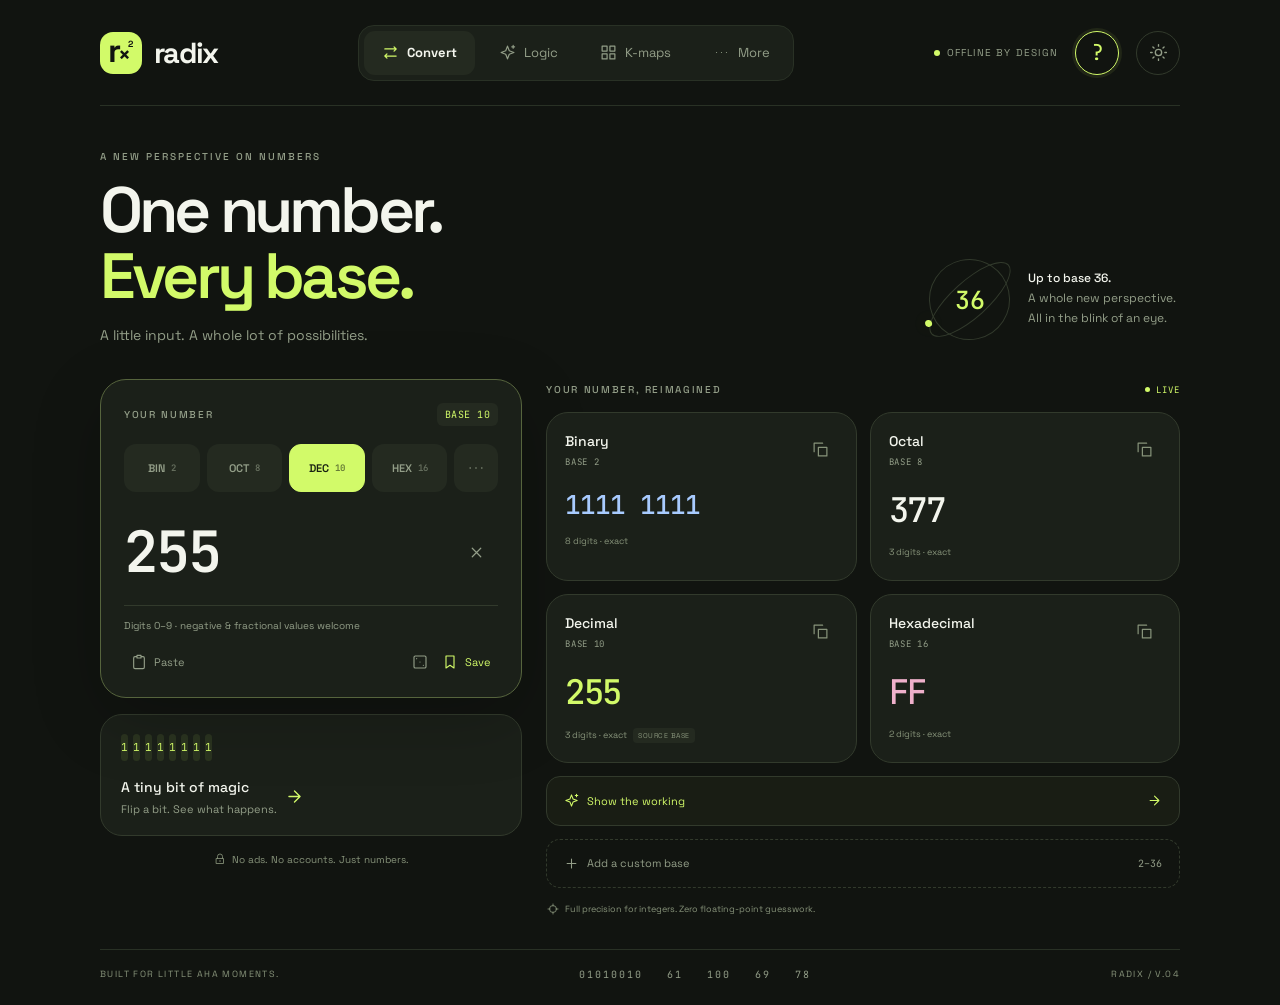
==== web/index.html @ ac9b625f "Radix 6.0.0 (code 6): builder, float lab, XP/leaderboard, live sim, widget, share, Drive sync, ES, 1" ====
<!DOCTYPE html>
<html lang="en" data-theme="dark">
<head>
<meta charset="UTF-8">
<meta name="viewport" content="width=device-width, initial-scale=1, viewport-fit=cover">
<meta name="theme-color" content="#111410">
<meta name="description" content="One number. Every base. Radix is a fast, offline-first converter for bases 2–36, with exact integer arithmetic, saved numbers, and an interactive bit lab.">
<title>Radix — One number. Every base.</title>
<link rel="icon" href="data:image/svg+xml,%3Csvg xmlns='http://www.w3.org/2000/svg' viewBox='0 0 64 64'%3E%3Crect width='64' height='64' rx='18' fill='%23D2FA69'/%3E%3Ctext x='14' y='46' font-family='sans-serif' font-size='38' font-weight='bold' fill='%23111410'%3Er%3C/text%3E%3Ctext x='33' y='46' font-family='sans-serif' font-size='25' fill='%23111410'%3E×%3C/text%3E%3C/svg%3E">
<style>
@font-face{font-family:'Space Grotesk';src:url([data-uri]) format('truetype');font-weight:100 900;font-style:normal;font-display:swap;}
@font-face{font-family:'JetBrains Mono';src:url([data-uri]) format('truetype');font-weight:100 900;font-style:normal;font-display:swap;}
:root { color-scheme:dark; --bg:#111410; --surface:#1b2019; --surface2:#242a20; --line:#323a2c; --line-soft:#293125; --ink:#f3f5ed; --muted:#939e88; --dim:#87937a; --lime:#d2fa69; --accent:#d2fa69; --blue:#a8cbff; --pink:#efb0cb; --error:#ffaaa7; --shadow:0 20px 70px #0003; }
html[data-theme="light"] { color-scheme:light; --bg:#f4f5ed; --surface:#fff; --surface2:#ecefe4; --line:#d9dfce; --line-soft:#e3e8da; --ink:#1a2116; --muted:#67715d; --dim:#68745b; --accent:#52710d; --blue:#355f9c; --pink:#9f3d6a; --error:#b3261e; --shadow:0 20px 70px #23330b0a; }
* { box-sizing:border-box; }
html { scroll-behavior:smooth; }
body { margin:0; background:var(--bg); color:var(--ink); font-family:'Space Grotesk',sans-serif; -webkit-font-smoothing:antialiased; }
button,input { font:inherit; }
button { cursor:pointer; -webkit-tap-highlight-color:transparent; }
button:disabled { cursor:default; opacity:.38; }
button, a, input, summary { outline-offset:4px; }
button:focus-visible,input:focus-visible,summary:focus-visible { outline:2px solid var(--accent); }
button { color:inherit; }
::selection { background:var(--lime); color:#111410; }
svg { width:20px; height:20px; flex-shrink:0; vertical-align:middle; }
.mono { font-family:'JetBrains Mono',monospace; }
.shell { max-width:1160px; margin:auto; padding:0 40px; }
.topbar { min-height:106px; display:flex; align-items:center; justify-content:space-between; gap:24px; border-bottom:1px solid var(--line-soft); }
.brand { display:flex; align-items:center; gap:12px; color:var(--ink); text-decoration:none; border:0; background:none; padding:0; }
.logo { width:42px; height:42px; background:var(--lime); color:#111410; border-radius:13px; display:flex; align-items:center; justify-content:center; position:relative; }
.logo>span { font-weight:700; font-size:33px; line-height:1; letter-spacing:-3px; transform:translate(-2px,-1px); }
.logo small { font-size:21px; letter-spacing:-1px; }
.logo sup { position:absolute; right:9px; top:6px; font-size:9px; font-weight:700; }
.wordmark { font-size:29px; font-weight:700; letter-spacing:-1.7px; }
.topnav { display:flex; gap:6px; padding:5px; background:var(--surface); border:1px solid var(--line-soft); border-radius:16px; }
.nav-btn { min-height:44px; border:0; background:none; color:var(--muted); border-radius:11px; padding:0 18px; display:flex; align-items:center; gap:8px; font-size:13px; }
.nav-btn svg { width:17px; height:17px; }
.nav-btn.active { background:var(--surface2); color:var(--ink); font-weight:700; }
.nav-btn.active svg { color:var(--accent); }
.saved-count { display:none; font-size:9px; line-height:16px; min-width:16px; padding:0 3px; border-radius:5px; background:var(--line); }
.top-actions { display:flex; align-items:center; gap:17px; }
.offline { color:var(--muted); font-size:10px; letter-spacing:1.2px; display:flex; align-items:center; gap:7px; }
.dot { width:6px; height:6px; border-radius:50%; background:var(--accent); flex-shrink:0; }
.icon-btn { display:inline-flex; align-items:center; justify-content:center; width:44px; height:44px; padding:0; border:1px solid var(--line); border-radius:50%; background:none; color:var(--muted); transition:background .15s,color .15s; }
.icon-btn:hover:not(:disabled) { background:var(--surface2); color:var(--ink); }
.icon-btn svg { width:19px; height:19px; }
.hero { display:flex; align-items:flex-end; justify-content:space-between; gap:32px; padding:44px 0 31px; }
.eyebrow { color:var(--muted); font-size:10px; letter-spacing:2px; font-weight:500; margin:0 0 14px; }
h1 { font-size:clamp(44px,5vw,64px); font-weight:600; line-height:1.035; letter-spacing:-3.8px; margin:0; }
h1 .accent { color:var(--accent); }
.hero-copy { font-size:14px; color:var(--muted); line-height:1.65; margin:15px 0 0; }
.hero-side { display:flex; align-items:center; gap:18px; padding:0 4px 8px 0; }
.orbit { width:81px; height:81px; border:1px solid var(--line); border-radius:50%; display:grid; place-items:center; position:relative; transform:rotate(-12deg); }
.orbit:before { content:''; width:102px; height:35px; border:1px solid var(--line); border-radius:50%; position:absolute; transform:rotate(-30deg); }
.orbit:after { content:''; width:7px; height:7px; background:var(--accent); border-radius:50%; position:absolute; left:-9px; top:51px; box-shadow:0 0 20px #d2fa6920; }
.orbit span { font-family:'JetBrains Mono',monospace; font-size:25px; color:var(--accent); font-weight:500; transform:rotate(12deg); }
.hero-side-copy { font-size:12px; color:var(--muted); line-height:1.65; }
.hero-side-copy strong { color:var(--ink); font-weight:500; }
.workspace { display:grid; grid-template-columns: minmax(0,.8fr) minmax(0,1.2fr); gap:24px; align-items:start; }
.source-stack { min-width:0; }
.source-card { background:var(--surface); border:1px solid #56643d; border-radius:26px; padding:23px 23px 13px; box-shadow:var(--shadow); position:relative; overflow:hidden; }
html[data-theme="light"] .source-card { border-color:#b1c879; }
.label-row { display:flex; justify-content:space-between; align-items:center; gap:8px; }
.section-label { font-size:10px; letter-spacing:1.65px; color:var(--muted); font-weight:500; }
.base-label { color:var(--accent); font-family:'JetBrains Mono',monospace; font-size:10px; letter-spacing:.5px; background:var(--surface2); padding:5px 8px; border-radius:6px; }
.base-chips { display:flex; gap:7px; margin-top:18px; }
.base-chip { flex:1; min-width:0; min-height:48px; border:1px solid transparent; background:var(--surface2); border-radius:12px; display:flex; align-items:center; justify-content:center; gap:6px; color:var(--muted); font-size:11px; font-weight:600; }
.base-chip small { font-family:'JetBrains Mono',monospace; font-size:9px; opacity:.6; }
.base-chip:hover { border-color:var(--line); color:var(--ink); }
.base-chip.selected { background:var(--lime); color:#182012; border-color:var(--lime); }
.base-chip.more { flex:0 0 44px; }
.base-chip.more svg { width:20px; }
.input-row { display:flex; align-items:center; gap:10px; min-height:105px; margin-top:8px; }
.number-input { width:100%; min-width:0; border:0; background:none; color:var(--ink); font-family:'JetBrains Mono',monospace; font-size:57px; font-weight:600; letter-spacing:-2px; outline:none; padding:9px 0; line-height:1.2; border-radius:4px; }
.number-input:focus-visible { outline:none; }
.input-row:focus-within { box-shadow:0 1px 0 var(--accent); }
.number-input::placeholder { font-size:25px; letter-spacing:-1px; color:var(--dim); font-weight:400; }
.input-row .icon-btn { border:0; flex-shrink:0; }
.input-row .icon-btn svg { width:17px; }
.editing-results { display:none; gap:8px; overflow-x:auto; padding-top:12px; scrollbar-width:none; }
.quick-result { flex:0 0 128px; min-height:69px; border:0; border-radius:12px; background:var(--surface2); padding:10px; text-align:left; }
.quick-top { display:flex; align-items:center; justify-content:space-between; color:var(--muted); font-family:'JetBrains Mono',monospace; font-size:9px; }
.quick-top svg { width:12px; height:12px; }
.quick-value { display:block; font-family:'JetBrains Mono',monospace; font-size:19px; margin-top:7px; white-space:nowrap; overflow-x:auto; color:var(--ink); }
.quick-result.binary .quick-value { color:var(--blue); }
.quick-result.hex .quick-value { color:var(--pink); }
.quick-result.decimal .quick-value { color:var(--accent); }
.input-help { border-top:1px solid var(--line); padding-top:12px; color:var(--muted); font-size:10px; line-height:1.55; min-height:29px; }
.input-help.error { color:var(--error); }
.source-footer { display:flex; align-items:center; justify-content:space-between; gap:8px; margin-top:6px; }
.quiet-btn { display:inline-flex; align-items:center; justify-content:center; gap:7px; background:none; border:0; border-radius:10px; color:var(--muted); padding:0 7px; min-height:44px; font-size:11px; }
.quiet-btn svg { width:16px; height:16px; }
.quiet-btn:hover:not(:disabled) { color:var(--ink); background:var(--surface2); }
.quiet-btn.primary { color:var(--accent); }
.footer-right { display:flex; align-items:center; }
.teaser { width:100%; border:1px solid var(--line); border-radius:22px; margin-top:16px; padding:19px 20px; background:var(--surface); text-align:left; display:flex; flex-direction:column; gap:17px; transition:border-color .2s,transform .2s; }
.teaser:hover { border-color:var(--accent); transform:translateY(-2px); }
.mini-bits { display:flex; gap:5px; }
.mini-bit { flex:1; height:27px; border-radius:5px; display:grid; place-items:center; color:var(--muted); background:var(--surface2); font-family:'JetBrains Mono',monospace; font-size:11px; }
.mini-bit.on { color:var(--accent); background:color-mix(in srgb,var(--accent) 9%,var(--surface)); }
.teaser-bottom { display:flex; align-items:center; justify-content:space-between; gap:8px; }
.teaser strong { font-size:14px; font-weight:500; display:block; }
.teaser p { margin:6px 0 0; font-size:11px; color:var(--muted); }
.teaser-bottom>svg { width:19px; height:19px; color:var(--accent); }
.trust-note { display:flex; align-items:center; justify-content:center; gap:6px; font-size:10px; color:var(--dim); margin:17px 0 0; }
.trust-note svg { width:12px; height:12px; }
.results-wrap { min-width:0; }
.results-heading { display:flex; align-items:center; justify-content:space-between; gap:8px; margin:2px 0 13px; min-height:18px; }
.live-label { display:flex; align-items:center; gap:6px; color:var(--accent); font-family:'JetBrains Mono',monospace; font-size:9px; letter-spacing:1px; }
.live-label .dot { width:5px; height:5px; }
.live-label.waiting { color:var(--dim); }
.live-label.waiting .dot { background:var(--dim); }
.results-grid { display:grid; grid-template-columns:repeat(2,minmax(0,1fr)); gap:13px; }
.result-card { border:1px solid var(--line); border-radius:22px; background:var(--surface); padding:15px 18px 18px; min-width:0; position:relative; overflow:hidden; min-height:169px; }
.result-card.custom { margin-top:10px; min-height:150px; }
.card-header { display:flex; align-items:center; justify-content:space-between; gap:5px; }
.card-name { font-size:14px; font-weight:500; }
.card-base { font-family:'JetBrains Mono',monospace; font-size:9px; color:var(--muted); letter-spacing:.65px; margin-top:6px; }
.copy-btn { border:0; width:44px; height:44px; border-radius:12px; margin-right:-5px; color:var(--dim); }
.copy-btn svg { width:17px; height:17px; }
.result-number { margin-top:16px; padding-bottom:2px; color:var(--ink); font-family:'JetBrains Mono',monospace; font-size:34px; font-weight:500; letter-spacing:-1.5px; line-height:1.3; white-space:nowrap; overflow-x:auto; scrollbar-width:thin; scrollbar-color:var(--line) transparent; }
.result-number.long { font-size:26px; letter-spacing:-1.1px; }
.result-number.very-long { font-size:23px; }
.binary .result-number { color:var(--blue); }
.decimal .result-number { color:var(--accent); }
.hex .result-number { color:var(--pink); }
.result-meta { font-size:9px; color:var(--dim); margin-top:12px; display:flex; align-items:center; gap:6px; }
.result-meta .approx { color:var(--pink); }
.same-input { font-size:7px; letter-spacing:.5px; padding:3px 5px; background:var(--surface2); border-radius:4px; }
.custom-btn { width:100%; min-height:49px; background:none; border:1px dashed var(--line); border-radius:14px; display:flex; align-items:center; justify-content:space-between; gap:10px; padding:0 17px; color:var(--muted); margin-top:13px; font-size:11px; }
.custom-btn:hover { color:var(--accent); border-color:var(--accent); }
.custom-btn>span:first-child { display:flex; align-items:center; gap:8px; }
.custom-btn svg { width:15px; height:15px; }
.custom-btn .mono { font-size:10px; }
.custom-controls { display:flex; align-items:center; justify-content:space-between; margin-top:6px; }
.custom-controls .quiet-btn { min-height:38px; }
.precision-note { color:var(--dim); font-size:9px; line-height:1.6; margin:14px 1px 0; display:flex; align-items:center; gap:6px; }
.precision-note svg { width:12px; height:12px; }
.page-footer { margin:33px 0 24px; padding-top:18px; border-top:1px solid var(--line-soft); display:flex; justify-content:space-between; align-items:center; color:var(--dim); font-size:9px; letter-spacing:1.4px; gap:20px; }
.page-footer .footer-digits { letter-spacing:2px; font-size:10px; color:var(--muted); }
.mobile-nav { display:none; }
.toast { position:fixed; bottom:25px; left:50%; z-index:30; transform:translate(-50%,16px); max-width:calc(100% - 40px); background:var(--lime); color:#111410; padding:14px 20px; border-radius:15px; font-size:12px; font-weight:500; display:flex; align-items:center; gap:9px; box-shadow:0 10px 40px #0004; opacity:0; pointer-events:none; transition:opacity .18s,transform .18s; }
.toast.show { opacity:1; transform:translate(-50%,0); }
.toast svg { width:17px; height:17px; }
.dialog { background:var(--surface); color:var(--ink); width:min(480px,calc(100% - 32px)); border:1px solid var(--line); border-radius:26px; padding:25px; box-shadow:0 40px 130px #0007; max-height:88dvh; }
.dialog::backdrop { background:#060905b5; backdrop-filter:blur(7px); }
.dialog-head { display:flex; align-items:center; justify-content:space-between; gap:15px; }
.dialog h2 { margin:0; font-size:23px; font-weight:500; letter-spacing:-.6px; }
.dialog-head .icon-btn { flex-shrink:0; border:0; }
.dialog p { color:var(--muted); font-size:12px; line-height:1.6; margin:8px 0 20px; }
.base-grid { display:grid; grid-template-columns:repeat(5,minmax(0,1fr)); gap:8px; overflow-y:auto; max-height:60dvh; padding:4px; margin:-4px; }
.grid-base { background:var(--surface2); border:1px solid transparent; border-radius:12px; min-height:54px; display:flex; flex-direction:column; align-items:center; justify-content:center; gap:3px; }
.grid-base .mono { font-size:16px; }
.grid-base small { color:var(--muted); font-size:8px; }
.grid-base:hover { border-color:var(--accent); }
.grid-base.selected { background:var(--lime); color:#111410; }
.grid-base.selected small { color:#45512b; }
.empty-state { border:1px solid var(--line); border-radius:26px; background:var(--surface); padding:56px 24px; text-align:center; }
.empty-state .empty-icon { width:73px; height:73px; border-radius:22px; background:var(--surface2); color:var(--accent); display:grid; place-items:center; margin:0 auto 22px; }
.empty-icon svg { width:30px; height:30px; }
.empty-state h2 { font-weight:500; font-size:25px; letter-spacing:-1px; margin:0; }
.empty-state p { font-size:13px; line-height:1.7; color:var(--muted); margin:12px 0 24px; }
.solid-btn { display:inline-flex; align-items:center; justify-content:center; gap:10px; min-height:48px; border:0; border-radius:14px; background:var(--lime); color:#111410; padding:0 21px; font-size:12px; font-weight:600; }
.solid-btn svg { width:16px; height:16px; }
.solid-btn:hover { filter:brightness(1.06); }
.saved-list { display:grid; grid-template-columns:repeat(2,minmax(0,1fr)); gap:16px; margin-top:18px; }
.saved-card { background:var(--surface); border:1px solid var(--line); border-radius:22px; padding:19px 22px; min-width:0; }
.saved-card .saved-top { display:flex; align-items:center; justify-content:space-between; }
.saved-card .saved-base { color:var(--accent); font-size:11px; }
.saved-card .saved-value { font-family:'JetBrains Mono',monospace; font-size:29px; overflow:auto; white-space:nowrap; margin:7px 0 14px; }
.saved-card .saved-bottom { display:flex; align-items:center; justify-content:space-between; color:var(--dim); font-size:10px; }
.saved-card .icon-btn { border:0; }
.bit-workspace { display:grid; grid-template-columns:minmax(0,1.15fr) minmax(0,.85fr); gap:22px; }
.bit-panel { background:var(--surface); border:1px solid var(--line); border-radius:26px; padding:26px; }
.bits { display:grid; grid-template-columns:repeat(8,minmax(0,1fr)); gap:7px; margin-top:24px; }
.bit-col { min-width:0; text-align:center; }
.bit-btn { width:100%; min-height:63px; border:1px solid var(--line); border-radius:11px; background:var(--surface2); color:var(--dim); font-family:'JetBrains Mono',monospace; font-size:26px; transition:background .15s,color .15s,transform .12s; }
.bit-btn.on { background:var(--lime); border-color:var(--lime); color:#111410; }
.bit-btn:active { transform:scale(.94); }
.bit-weight { display:block; color:var(--dim); font-family:'JetBrains Mono',monospace; font-size:9px; margin-top:8px; }
.bit-actions { display:flex; justify-content:space-between; border-bottom:1px solid var(--line); margin-top:12px; padding-bottom:6px; }
.bit-answer { display:flex; align-items:flex-end; gap:10px; margin-top:19px; }
.bit-answer .big-number { font-family:'JetBrains Mono',monospace; font-size:76px; font-weight:500; line-height:1.1; letter-spacing:-5px; color:var(--accent); }
.bit-answer .answer-label { font-size:13px; color:var(--muted); padding-bottom:10px; }
.bit-other { margin-left:auto; display:flex; flex-direction:column; gap:8px; padding-bottom:12px; color:var(--muted); font-family:'JetBrains Mono',monospace; font-size:13px; text-align:right; }
.bit-formula { color:var(--muted); font-family:'JetBrains Mono',monospace; font-size:11px; line-height:1.8; margin:17px 0 22px; overflow-wrap:anywhere; }
.bit-panel .solid-btn { width:100%; }
.lessons { padding-top:2px; }
.lessons>.section-label { display:block; padding:0 2px 17px; }
.lesson { background:var(--surface); border:1px solid var(--line); border-radius:19px; padding:0 18px; margin-bottom:12px; }
.lesson summary { display:flex; gap:12px; align-items:center; min-height:76px; cursor:pointer; font-size:13px; list-style:none; }
.lesson summary::-webkit-details-marker { display:none; }
.lesson summary .mono { color:var(--accent); font-size:16px; width:28px; flex-shrink:0; }
.lesson summary .lesson-title { flex:1; }
.lesson summary svg { width:17px; height:17px; color:var(--muted); }
.lesson[open] summary svg { transform:rotate(180deg); }
.lesson p { color:var(--muted); font-size:12px; line-height:1.8; margin:0 0 21px; }
.lesson-tip { padding:7px 4px; color:var(--dim); font-size:11px; line-height:1.8; }
.sr-only { position:absolute; width:1px; height:1px; padding:0; margin:-1px; overflow:hidden; clip:rect(0,0,0,0); white-space:nowrap; border:0; }
@media(min-width:1450px) { .shell { max-width:1280px; } h1 { font-size:72px; } .hero { padding-top:55px; padding-bottom:39px; } .source-card { padding:27px 27px 15px; } .number-input { font-size:65px; } .input-row { min-height:125px; } .result-card { min-height:180px; } }
@media(max-width:900px) { .shell { padding:0 25px; } .top-actions { gap:10px; } .offline { display:none; } .hero { padding-top:33px; } .workspace { gap:18px; grid-template-columns:minmax(0,.9fr) minmax(0,1.1fr); } .source-card { padding:18px 18px 10px; } .base-chips { gap:5px; } .base-chip { font-size:10px; gap:3px; } .base-chip small { display:none; } .result-card { padding:12px 13px 16px; } .card-name { font-size:12px; } .result-number { font-size:28px; } .result-number.long { font-size:21px; } .same-input { display:none; } .bit-workspace { grid-template-columns:1fr; } .bits { gap:10px; } .bit-btn { min-height:74px; } }
@media(max-width:660px) {
 .shell { padding:0 20px; } .topbar { min-height:82px; border:0; } .wordmark { font-size:28px; } .logo { width:38px; height:38px; border-radius:12px; } .logo>span { font-size:29px; } .logo small { font-size:19px; } .logo sup { right:8px; top:5px; }
 .topnav { display:none; } .offline { display:flex; font-size:9px; letter-spacing:0; gap:5px; } .top-actions { gap:12px; } .top-actions .icon-btn { width:44px; height:44px; }
 .hero { padding:17px 0 24px; display:block; } .eyebrow { font-size:9px; letter-spacing:1.6px; margin-bottom:11px; } h1 { font-size:46px; letter-spacing:-2.6px; line-height:1.02; } .hero-copy { font-size:12px; margin-top:12px; } .hero-side { display:none; }
 body.is-editing .hero { display:none; } body.is-editing .workspace { margin-top:17px; } body.is-editing .editing-results { display:flex; }
 .workspace { grid-template-columns:1fr; gap:24px; } .source-card { padding:19px 19px 9px; border-radius:23px; } .base-chips { gap:6px; margin-top:14px; } .base-chip { font-size:11px; } .base-chip small { display:block; font-size:8px; } .base-chip.more { flex-basis:44px; } .input-row { min-height:87px; margin-top:6px; } .number-input { font-size:49px; }
 .teaser { display:none; } .trust-note { display:none; } .results-heading { margin-bottom:12px; } .section-label { font-size:9px; letter-spacing:1.35px; } .results-grid { gap:10px; } .result-card { min-height:154px; border-radius:19px; padding:11px 13px 14px; } .card-name { font-size:12px; } .card-base { font-size:8px; margin-top:4px; } .result-number { font-size:30px; margin-top:14px; } .result-number.long { font-size:21px; letter-spacing:-.8px; } .result-number.very-long { font-size:20px; } .result-meta { font-size:8px; margin-top:11px; } .copy-btn { width:44px; height:44px; margin-right:-8px; } .copy-btn svg { width:15px; height:15px; } .same-input { display:none; }
 .custom-btn { min-height:48px; } .precision-note { font-size:9px; line-height:1.8; } .page-footer { margin:26px 0 104px; font-size:8px; letter-spacing:1px; } .page-footer .footer-digits { display:none; }
 .mobile-nav { display:flex; position:fixed; left:0; right:0; bottom:0; z-index:15; background:var(--bg); border-top:1px solid var(--line); justify-content:space-evenly; gap:5px; padding:9px 14px calc(9px + env(safe-area-inset-bottom)); } .mobile-nav .nav-btn { flex:1; min-height:49px; justify-content:center; padding:0 5px; font-size:11px; border-radius:14px; } .mobile-nav .nav-btn svg { width:18px; height:18px; } .toast { bottom:calc(86px + env(safe-area-inset-bottom)); font-size:11px; padding:13px 16px; }
 .saved-list { grid-template-columns:1fr; } .empty-state { padding:40px 20px; } .empty-state h2 { font-size:22px; } .empty-state p { font-size:12px; } .dialog { padding:20px; } .dialog h2 { font-size:21px; }
 .bit-panel { padding:19px; border-radius:23px; } .bits { grid-template-columns:repeat(4,minmax(0,1fr)); gap:14px 8px; margin-top:20px; } .bit-btn { min-height:57px; font-size:25px; } .bit-weight { margin-top:6px; } .bit-answer .big-number { font-size:66px; letter-spacing:-4px; } .bit-answer .answer-label { font-size:11px; } .bit-other { font-size:11px; } .bit-formula { font-size:10px; } .bit-actions .quiet-btn { font-size:10px; padding:0 2px; } .bit-workspace { gap:24px; } .lesson summary { min-height:68px; }
}
@media(max-width:350px) { .shell { padding:0 14px; } .offline { display:none; } h1 { font-size:42px; } .source-card { padding-left:15px; padding-right:15px; } .base-chip small { display:none; } .result-number.long { font-size:19px; } .result-card { padding-left:11px; } }
@media(prefers-reduced-motion:reduce) { *,*::before,*::after { animation:none!important; transition:none!important; scroll-behavior:auto!important; } }
.student-badge{border:1px solid var(--line);background:var(--surface);border-radius:20px;padding:21px 25px;color:var(--accent);font-size:28px;letter-spacing:-1px;transform:rotate(-5deg)}.student-badge span{display:block;color:var(--muted);font-family:'Space Grotesk',sans-serif;font-size:9px;letter-spacing:2px;margin-top:8px;text-align:center}.kmap-workspace{display:grid;grid-template-columns:minmax(0,1.1fr) minmax(0,.9fr);gap:24px;align-items:start}.kmap-panel{background:var(--surface);border:1px solid var(--line);border-radius:26px;padding:24px;min-width:0}.k-controls{display:flex;gap:13px;justify-content:space-between;margin-top:16px}.k-tabs{display:flex;gap:6px;flex:1}.k-tabs button{flex:1;background:var(--surface2);color:var(--muted);border:1px solid transparent;border-radius:12px;min-height:49px;padding:5px 10px;font-size:16px;font-family:'JetBrains Mono',monospace}.k-tabs button small{display:block;font-size:8px;font-family:'Space Grotesk',sans-serif;margin-top:4px}.k-tabs button.selected{background:var(--lime);color:#111410}.k-tabs.forms{flex:0 0 130px}.k-tabs.forms button{font-family:'Space Grotesk',sans-serif;font-size:11px;font-weight:600}.k-rule{font-size:11px;line-height:1.7;color:var(--muted);margin:14px 0 5px}.k-inputs{border-bottom:1px solid var(--line);padding-bottom:12px}.k-inputs summary{font-size:11px;color:var(--accent);cursor:pointer;list-style:none;min-height:44px;display:flex;align-items:center;justify-content:space-between;gap:8px}.k-inputs summary::-webkit-details-marker{display:none}.k-inputs summary svg{width:16px;height:16px}.k-inputs[open] summary svg{transform:rotate(180deg)}.k-inputs label{display:block;color:var(--muted);font-size:11px;margin:13px 0 8px}.list-input{width:100%;border:1px solid var(--line);background:var(--bg);color:var(--ink);min-height:46px;padding:10px 13px;border-radius:11px;font-size:15px}.k-inputs p{font-size:10px;line-height:1.7;color:var(--muted);margin:10px 0 5px}.k-input-error:empty{display:none}.k-input-error{color:var(--error);font-size:12px;line-height:1.8;padding-top:12px}.k-answer{display:flex;align-items:center;justify-content:space-between;gap:15px;padding:18px 0 4px}.k-answer.paused{color:var(--muted);font-size:13px}.k-answer>div{min-width:0;flex:1}.k-expression{color:var(--accent);font-size:31px;font-weight:500;letter-spacing:-1.3px;white-space:nowrap;overflow-x:auto;padding:9px 0 2px;scrollbar-width:thin}.k-answer .icon-btn{flex-shrink:0;border:0}.k-answer-meta{font-size:9px;color:var(--muted);margin:8px 0 20px}.k-grid-wrap{margin-top:18px}.k-map{display:grid;grid-template-columns:32px repeat(var(--columns),minmax(0,1fr));gap:7px}.k-axis{color:var(--muted);font-family:'JetBrains Mono',monospace;font-size:9px;display:grid;place-items:center}.k-col-label,.k-row-label{font-size:12px;color:var(--muted);display:grid;place-items:center;min-height:28px}.k-cell{min-width:0;min-height:83px;border:1px solid var(--line);border-radius:12px;background:var(--surface2);color:var(--ink);display:flex;align-items:center;flex-direction:column;justify-content:center;gap:4px;position:relative;overflow:hidden;padding:7px 1px}.k-cell:hover:not(:disabled){background:color-mix(in srgb,var(--accent) 8%,var(--surface2))}.k-cell .k-index{font-size:9px;color:var(--muted)}.k-cell strong{font-size:29px;font-weight:500;line-height:1.05}.k-cell.one strong{color:var(--accent)}.k-cell.dc strong{color:var(--pink)}.k-cell .k-members{font-size:8px;color:var(--muted);line-height:12px;min-height:12px}.k-outline{position:absolute;pointer-events:none;border:1.5px solid;border-radius:9px}.k-cell.chosen{border:2px solid var(--accent);background:color-mix(in srgb,var(--accent) 15%,var(--surface2))}.k-map-footer{display:flex;align-items:center;justify-content:space-between;font-size:10px;color:var(--muted);margin:7px 0}.k-tools{display:flex;gap:8px}.k-tools .custom-btn{margin-top:0;justify-content:center;min-width:0;padding:0 6px;border-style:solid}.k-tools .custom-btn svg{width:15px}.k-learning{min-width:0;padding-top:5px}.solution-note{color:var(--muted);font-size:11px;line-height:1.8;margin:12px 0 14px}.group-filter{display:flex;align-items:center;gap:6px;flex-wrap:wrap;margin:0 0 13px}.group-pill{border:1px solid var(--group-color);background:none;color:var(--ink);border-radius:10px;padding:7px 12px;min-height:40px;font-size:11px}.group-pill.selected{background:var(--surface2);border-width:2px}.group-detail{border:1px solid color-mix(in srgb,var(--group-color) 65%,var(--line));background:var(--surface);border-radius:18px;margin:0 0 11px;padding:0 17px}.group-detail summary{display:flex;align-items:center;gap:11px;min-height:65px;cursor:pointer;list-style:none}.group-detail summary::-webkit-details-marker{display:none}.group-detail summary .mono{font-size:17px;flex:1}.group-detail summary svg{width:16px;height:16px;color:var(--muted)}.group-detail[open] summary svg{transform:rotate(180deg)}.group-number{font-family:'JetBrains Mono',monospace;font-size:11px;color:var(--group-color)}.group-detail p{font-size:10px;line-height:1.8;color:var(--muted);margin:0 0 12px}.group-detail ul{padding:0 0 0 16px;margin:8px 0 14px;font-size:12px;line-height:1.9;color:var(--muted)}.group-empty{font-size:12px;color:var(--muted);line-height:1.8;padding:15px 0 22px}.rule-list{font-size:12px;line-height:1.9;color:var(--muted);padding:0 0 15px 18px;margin:0}.exercise-hint{border:1px solid var(--line);background:var(--surface2);border-radius:19px;padding:19px;margin:0 0 21px}.exercise-hint h3{font-size:19px;font-weight:500;letter-spacing:-.5px;margin:10px 0}.exercise-hint p{color:var(--muted);font-size:12px;line-height:1.8;margin:7px 0 0}.exercise-hint .exercise-lesson{color:var(--accent);border-top:1px solid var(--line);padding-top:10px;margin-top:13px}.manual-panel{background:var(--surface2);border-radius:15px;padding:14px;margin-top:12px}.manual-panel p{font-size:11px;line-height:1.8;color:var(--muted);margin:0 0 10px}.manual-panel>div{display:flex;align-items:center;gap:10px}.manual-panel .mono{font-size:11px;flex:1}.manual-panel .solid-btn{min-height:44px;padding:0 13px;font-size:11px}.manual-panel .group-feedback{margin-top:13px}.manual-panel .group-feedback.valid{color:var(--accent)}.manual-panel .group-feedback.invalid{color:var(--error)}.student-table{width:100%;border-collapse:collapse;margin-top:16px;font-size:11px}.student-table td,.student-table th{border-bottom:1px solid var(--line);text-align:left;padding:9px 6px}.student-table th{color:var(--muted);font-size:10px;font-weight:400}.example-list{display:flex;flex-direction:column;gap:8px}.example-list button{border:1px solid var(--line);border-radius:14px;background:var(--surface2);display:flex;align-items:center;gap:14px;text-align:left;min-height:66px;padding:12px}.example-list button:hover{border-color:var(--accent)}.example-number{color:var(--accent);font-size:16px}.example-list button>span:nth-child(2){flex:1}.example-list strong{font-size:12px;font-weight:500;display:block}.example-list small{font-size:9px;color:var(--muted);display:block;margin-top:5px}.example-list svg{width:16px;height:16px;color:var(--muted)}.working-dialog{width:min(760px,calc(100% - 30px));padding:27px}.work-target{display:flex;align-items:center;gap:12px;flex-wrap:wrap;margin-top:13px}.work-target label{font-size:11px;color:var(--muted)}.work-target select{min-height:44px;border:1px solid var(--line);border-radius:11px;background:var(--surface2);color:var(--ink);padding:8px 12px;font-size:12px;max-width:100%}.work-target .quiet-btn{margin-left:auto}.work-answer{border:1px solid var(--line);background:var(--surface2);border-radius:19px;padding:18px 20px;margin-top:17px}.work-answer .mono{font-size:31px;color:var(--accent);white-space:nowrap;overflow-x:auto;letter-spacing:-1px;padding:9px 0}.work-answer small{font-size:11px;color:var(--muted)}.work-section{padding-top:20px}.work-section h3{font-size:19px;letter-spacing:-.5px;font-weight:500;margin:0 0 12px;display:flex;align-items:center;gap:9px}.work-section h3>span{color:var(--accent);font-family:'JetBrains Mono',monospace;font-size:12px;padding-right:4px}.work-section p{font-size:12px;line-height:1.85;color:var(--muted);margin:10px 0 13px;overflow-wrap:anywhere}.work-section p strong{color:var(--ink);font-weight:500}.work-lines{padding:13px;background:var(--surface2);border-radius:12px;overflow-x:auto;font-size:11px;line-height:1.9;color:var(--ink);white-space:nowrap;scrollbar-width:thin}.extra-steps summary{color:var(--accent);cursor:pointer;padding:9px 0}.work-warning{color:var(--pink);font-size:12px;line-height:1.8;padding:16px 0 0}.working-btn{border-style:solid;color:var(--accent);background:color-mix(in srgb,var(--accent) 4%,var(--bg));min-height:50px;margin-top:13px}.student-copy-working{width:100%;justify-content:center;margin:0 0 17px}.k-truth[hidden]{display:none}
@media(max-width:900px){.kmap-workspace{grid-template-columns:minmax(0,1.1fr) minmax(0,.9fr);gap:18px}.kmap-panel{padding:19px}.k-controls{gap:8px;flex-wrap:wrap}.k-tabs.forms{flex:1}.k-tabs button small{font-size:8px}.k-cell{min-height:77px}.topnav .nav-btn{padding-left:12px;padding-right:12px}}
@media(max-width:660px){.student-badge{display:none}.kmap-workspace{grid-template-columns:1fr;gap:23px}.kmap-panel{padding:17px;border-radius:22px}.k-controls{display:block;margin-top:13px}.k-tabs.forms{margin-top:8px}.k-tabs.forms button{min-height:43px}.k-answer-meta{font-size:9px}.k-expression{font-size:27px}.k-map{grid-template-columns:28px repeat(var(--columns),minmax(0,1fr));gap:6px}.k-cell{min-height:76px;border-radius:10px}.k-cell strong{font-size:26px}.k-learning{padding-top:0}.kmap-panel .label-row .section-label{font-size:8px;letter-spacing:.9px}.kmap-panel .label-row .quiet-btn{font-size:10px}.working-dialog{padding:20px}.working-dialog h2{font-size:21px}.work-target{gap:7px}.work-target label{display:none}.work-target .quiet-btn{font-size:10px;padding:0 3px}.work-target select{font-size:11px;flex:1;min-width:0}.work-answer .mono{font-size:27px}.work-section h3{font-size:17px}.work-lines{font-size:10px}.work-section p{font-size:11px}.mobile-nav .nav-btn{flex-direction:column;gap:3px;font-size:9px;min-height:51px}.mobile-nav .nav-btn svg{width:17px;height:17px}.mobile-nav .saved-count{display:none!important}}

.logic-hero{padding-top:29px;padding-bottom:23px}.logic-hero h1{font-size:clamp(37px,4.6vw,59px)}.logic-tabs{display:flex;gap:7px;padding:6px;background:var(--surface);border:1px solid var(--line);border-radius:16px;max-width:620px}.logic-tabs button{flex:1;min-height:48px;border:0;border-radius:11px;color:var(--muted);background:none;font-size:13px;font-weight:500}.logic-tabs button.selected{color:#111410;background:var(--lime)}.logic-picker{margin:17px 0;display:flex;align-items:center;gap:18px}.logic-picker label{font-size:11px;color:var(--muted)}.logic-picker select,.logic-kmap select{min-height:48px;max-width:100%;padding:10px 15px;background:var(--surface);border:1px solid var(--line);border-radius:13px;color:var(--ink);font-size:15px;min-width:220px}.logic-workspace{display:grid;grid-template-columns:minmax(0,1.05fr) minmax(0,.95fr);gap:24px;align-items:start}.logic-board,.logic-table-card{background:var(--surface);border:1px solid var(--line);border-radius:24px;padding:23px;min-width:0}.logic-table-card{margin-bottom:17px}.logic-table-card h2{font-weight:500;letter-spacing:-.7px;font-size:23px;margin:0}.logic-description{font-size:12px;color:var(--muted);line-height:1.8;margin:0 0 15px}.arity-controls{display:flex;gap:7px;margin-bottom:15px}.arity-controls button{flex:1;min-height:48px;border:1px solid var(--line);border-radius:11px;background:var(--surface2);color:var(--muted);font-size:11px}.arity-controls button.selected{border:1px solid var(--accent);color:var(--accent)}.logic-inputs{display:flex;flex-wrap:wrap;gap:8px}.logic-bit{flex:0 0 62px;min-height:67px;padding:9px;border:1px solid var(--line);background:var(--surface2);border-radius:13px;color:var(--ink);display:flex;flex-direction:column;align-items:center;gap:5px}.logic-bit span{font-family:'JetBrains Mono',monospace;font-size:10px}.logic-bit strong{font-family:'JetBrains Mono',monospace;font-weight:500;font-size:27px;line-height:1}.logic-bit.on{background:var(--lime);color:#111410;border-color:var(--lime)}.logic-outputs{display:flex;flex-wrap:wrap;gap:23px;margin:23px 0 6px}.logic-outputs>div{display:flex;flex-direction:column;gap:5px}.logic-outputs span{font-size:10px;font-family:'JetBrains Mono',monospace;color:var(--muted)}.logic-outputs strong{font-family:'JetBrains Mono',monospace;font-size:36px;font-weight:500;color:var(--accent)}.logic-outputs strong.unknown{color:var(--pink)}.diagram-pan{width:100%;max-width:100%;overflow-x:auto;overscroll-behavior:contain;padding:5px 0;margin:10px 0;scrollbar-width:thin;scrollbar-color:var(--line) transparent}.diagram-pan svg{width:min(100%,360px);height:auto;display:block;margin:auto}.diagram-pan.expanded svg{width:auto;max-width:none;margin:0;min-width:100%;height:auto}.diagram-mode{margin-top:10px;min-height:48px}.logic-formula{font-size:13px;line-height:1.9;color:var(--accent);padding-top:13px;border-top:1px solid var(--line);overflow-wrap:anywhere}.logic-explanation p{font-size:12px;color:var(--muted);line-height:1.85;margin:12px 0 0}.logic-subnote{font-size:11px;line-height:1.8;color:var(--muted);margin:11px 0}.logic-error{border:1px solid color-mix(in srgb,var(--error) 40%,var(--line));color:var(--error);background:var(--surface2);border-radius:12px;padding:12px;font-size:12px;line-height:1.8}.clock-controls{padding-top:17px}.clock-controls>.mono{font-size:13px;color:var(--accent)}.clock-controls>.mono span{font-size:10px;color:var(--muted)}.clock-controls>div:last-child{display:flex;gap:7px;margin-top:11px}.clock-controls button{flex:1;min-height:49px;border-radius:12px;border:1px solid var(--line);color:var(--ink);background:var(--surface2);font-size:12px;display:flex;gap:6px;align-items:center;justify-content:center}.clock-controls button svg{width:15px;height:15px}.clock-controls button.pulse{background:var(--lime);color:#111410;border-color:var(--lime)}.clock-controls button:disabled{opacity:.3;cursor:not-allowed}.logic-insights{min-width:0}.logic-table-pan{overflow-x:auto;overscroll-behavior:contain;margin-top:15px;scrollbar-width:thin}.truth-table{border-collapse:collapse;width:100%;font-family:'JetBrains Mono',monospace;white-space:nowrap;text-align:center;font-size:12px}.truth-table td,.truth-table th{padding:10px 12px;border-bottom:1px solid var(--line)}.truth-table th{font-weight:400;font-size:10px;color:var(--muted);padding-top:7px;padding-bottom:11px}.truth-table tr.current td{background:var(--surface2);color:var(--accent)}.truth-table tr.current td:first-child{border-left:2px solid var(--accent)}.table-pager{display:flex;align-items:center;justify-content:space-between;margin-top:7px;gap:9px}.table-pager>.mono{font-size:11px;color:var(--muted)}.copy-table{margin-top:10px;min-height:48px;width:100%;color:var(--accent)}.logic-kmap{border-top:1px solid var(--line);padding-top:7px}.logic-kmap label{font-size:10px;color:var(--muted);margin-right:9px}.logic-kmap select{font-size:11px;min-width:0}.logic-kmap .custom-btn{border-style:solid;justify-content:space-between;font-size:12px}.logic-model-note{font-size:10px;line-height:1.85;color:var(--muted);margin:15px 0 0}.more-grid{display:grid;grid-template-columns:repeat(3,minmax(0,1fr));gap:16px}.more-card{display:flex;align-items:center;gap:18px;min-height:120px;border:1px solid var(--line);border-radius:22px;background:var(--surface);color:var(--ink);padding:23px;text-align:left}.more-card:hover{border-color:var(--accent)}.more-card svg{width:27px;height:27px;color:var(--accent)}.more-card>span{flex:1;display:flex;flex-direction:column;gap:8px}.more-card strong{font-size:16px;font-weight:500}.more-card small{font-size:11px;color:var(--muted);line-height:1.6}.library-back{display:inline-flex;align-items:center;gap:8px;min-height:48px;margin-top:16px;color:var(--accent)}.new-helper{color:var(--accent);border-color:var(--accent);box-shadow:0 0 0 3px color-mix(in srgb,var(--accent) 8%,transparent)}.help-dialog{width:min(780px,calc(100% - 28px))}.start-tour{width:100%;justify-content:center;min-height:51px;margin-bottom:18px}.helper-cards{display:grid;grid-template-columns:1fr 1fr;gap:14px}.helper-card{min-width:0;background:var(--surface2);border:1px solid var(--line);border-radius:18px;padding:18px}.helper-card h3{display:flex;align-items:baseline;gap:9px;font-size:17px;font-weight:500;letter-spacing:-.3px;margin:0 0 10px;line-height:1.45}.helper-card h3 .mono{font-size:11px;color:var(--accent)}.helper-card p{font-size:11px;line-height:1.85;color:var(--muted);margin:8px 0 0}.helper-visual{overflow:hidden;min-height:112px;display:flex;align-items:center;justify-content:center}.helper-visual svg{width:100%;max-height:177px;height:auto}.helper-visual pre{font-size:12px;line-height:1.7;margin:9px 0;color:var(--accent)}.helper-number{font-size:27px;color:var(--accent);display:flex;align-items:center;gap:7px}.helper-number small{font-size:9px;color:var(--muted)}.helper-number span{padding:0 7px;color:var(--muted)}.helper-map{display:grid;grid-template-columns:1fr 1fr;gap:7px;width:180px;padding:10px}.helper-map span{display:grid;place-items:center;min-height:41px;border:1px solid var(--accent);border-radius:9px;color:var(--accent);font-size:23px}.helper-links{display:flex;gap:12px;font-size:14px;color:var(--accent)}.visual-tour{position:fixed;inset:0;z-index:200;touch-action:manipulation}.tour-spotlight{position:fixed;border:2px solid var(--lime);border-radius:15px;box-shadow:0 0 0 9999px #000c;pointer-events:none;transition:none}.tour-card{position:fixed;left:50%;bottom:max(16px,env(safe-area-inset-bottom));transform:translateX(-50%);width:min(480px,calc(100% - 28px));border:1px solid color-mix(in srgb,var(--accent) 65%,var(--line));border-radius:22px;background:var(--surface);padding:21px;box-shadow:0 16px 65px #0006;max-height:calc(100dvh - 90px);overflow-y:auto}.tour-card.above{top:max(65px,env(safe-area-inset-top));bottom:auto}.tour-card .section-label{color:var(--accent);font-size:9px;letter-spacing:1.1px}.tour-card h2{font-size:25px;font-weight:500;letter-spacing:-.7px;line-height:1.2;margin:8px 0 0}.tour-card p{font-size:12px;line-height:1.85;color:var(--muted);margin:13px 0 18px}.tour-progress{display:flex;gap:4px;margin:0 0 17px}.tour-progress span{flex:1;height:3px;background:var(--line);border-radius:3px}.tour-progress span.done{background:var(--accent)}.tour-actions{display:flex;gap:10px}.tour-actions button{flex:1;min-height:48px;border:1px solid var(--line);background:var(--surface2);color:var(--ink);border-radius:12px;font-size:12px}.tour-actions button:last-child{background:var(--lime);color:#111410;border-color:var(--lime)}.tour-actions button:disabled{opacity:.3}.dialog-description,#dialog-description{overflow-wrap:anywhere}
@media(max-width:900px){.logic-workspace{gap:17px}.logic-board,.logic-table-card{padding:18px}.logic-picker{flex-wrap:wrap;gap:7px}.logic-picker label{width:100%}.more-grid{grid-template-columns:1fr}.more-card{min-height:90px;padding:18px}.helper-card{padding:15px}}
@media(max-width:660px){.logic-workspace{grid-template-columns:1fr}.logic-hero{padding-top:23px;padding-bottom:22px}.logic-hero h1{font-size:38px;letter-spacing:-1.8px}.logic-hero .hero-copy{font-size:12px}.logic-tabs{gap:3px;padding:5px}.logic-tabs button{font-size:10px;padding:0 4px;min-height:48px}.logic-picker select{width:100%;font-size:15px;min-width:0}.logic-picker label{font-size:10px}.logic-board,.logic-table-card{padding:16px;border-radius:21px}.logic-inputs{gap:8px}.logic-bit{flex:0 0 calc((100% - 24px)/4);min-width:54px;min-height:64px;padding:9px 3px}.logic-bit strong{font-size:25px}.logic-outputs{gap:22px;margin-top:18px}.logic-outputs strong{font-size:31px}.logic-table-card h2{font-size:21px}.truth-table td,.truth-table th{padding-left:10px;padding-right:10px}.logic-model-note{font-size:10px}.logic-explanation p{font-size:12px}.logic-formula{font-size:12px}.clock-controls button{font-size:11px}.logic-kmap label{display:block;margin-bottom:5px}.logic-kmap select{width:100%}.helper-cards{grid-template-columns:1fr}.help-dialog{padding:19px}.help-dialog h2{font-size:23px}.helper-card{padding:17px}.helper-visual svg{max-height:180px}.top-actions{gap:8px}.top-actions .icon-btn{width:44px;height:44px}.tour-card{padding:17px;max-height:calc(100dvh - 80px)}.tour-card h2{font-size:22px}.tour-card p{font-size:12px;line-height:1.75;margin:10px 0 13px}.tour-card .quiet-btn{font-size:11px;padding:0 4px}.tour-progress{margin-bottom:13px}.tour-card.above{top:58px}.more-card strong{font-size:15px}}
@media(prefers-reduced-motion:reduce){.visual-tour *{transition:none!important}}

/* Radix 4: locally contained, keyboard/touch-friendly study tools. */
.study-workspace{display:grid;grid-template-columns:minmax(0,1fr) minmax(0,1fr);gap:24px;align-items:start}.study-workspace>*,.study-card{min-width:0}.study-card{border:1px solid var(--line);background:var(--surface);border-radius:24px;padding:23px;margin-bottom:20px}.study-card h2{overflow-wrap:anywhere;font-size:20px;letter-spacing:-.5px;line-height:1.3;margin:0 0 17px}.study-card label:not(.study-switch):not(.backup-file){display:block;font-size:11px;color:var(--muted);margin:13px 0 8px}.study-card .list-input{width:100%;max-width:100%;resize:vertical}.study-options,.study-inline,.study-filters,.study-history{display:flex;flex-wrap:wrap;gap:8px;margin:12px 0}.study-options button,.study-inline button,.study-filters button,.study-history button,.expression-keypad button{min-height:48px;border:1px solid var(--line);background:var(--surface2);color:var(--ink);border-radius:12px;padding:10px 13px;font-size:12px;font-family:inherit;cursor:pointer}.study-options button{flex:1;min-width:65px}.study-options button.selected,.study-filters button.selected,.practice-options button.selected{border-color:var(--accent);color:var(--accent)}.study-inline button,.study-history button{flex:1;min-width:115px}.study-history{margin:17px 0}.study-history button{background:var(--surface)}.study-history [data-logic=save-session]{color:var(--accent)}.expression-keypad{display:flex;flex-wrap:wrap;gap:7px;margin:12px 0}.expression-keypad button{min-width:48px;font-family:'JetBrains Mono',monospace}.study-note{font-size:12px;line-height:1.85;color:var(--muted);overflow-wrap:anywhere;margin:12px 0}.study-error{color:var(--pink)!important}.study-value{padding:12px 0;min-width:0}.study-value>span{display:block;font-size:10px;letter-spacing:1px;color:var(--muted);margin-bottom:8px}.study-value strong{display:block;font-size:25px;line-height:1.6;letter-spacing:-.7px;color:var(--accent);overflow-wrap:anywhere;font-weight:500;min-width:0}.study-feedback{font-size:15px;font-weight:600;line-height:1.65;overflow-wrap:anywhere;margin:14px 0}.success{color:var(--accent)}.study-card .solid-btn,.study-card .custom-btn{width:100%;min-height:48px;margin:12px 0 0;font-size:12px}.study-working{font-size:12px;line-height:1.9;color:var(--muted);padding-left:21px;overflow-wrap:anywhere}.study-working li{margin:10px 0}.study-switch{display:flex;align-items:center;gap:15px;min-height:64px;border-bottom:1px solid var(--line);padding:14px 0;margin:12px 0}.study-switch>span{flex:1;min-width:0}.study-switch strong{font-size:13px;line-height:1.6}.study-switch small{display:block;font-size:11px;line-height:1.7;color:var(--muted);margin-top:5px}.study-switch input{accent-color:var(--accent);width:44px;height:44px;flex-shrink:0;cursor:pointer}.practice-prompt{font-size:18px;line-height:1.65;overflow-wrap:anywhere;margin:16px 0}.practice-options{display:flex;flex-direction:column;gap:10px}.practice-options button{text-align:left;min-height:52px;border:1px solid var(--line);border-radius:13px;background:var(--surface2);color:var(--ink);font:inherit;font-size:13px;padding:13px 16px;line-height:1.6;cursor:pointer;overflow-wrap:anywhere}.study-session-grid{display:grid;grid-template-columns:repeat(2,minmax(0,1fr));gap:20px;margin-top:20px}.study-session-grid .study-card{margin:0}.backup-file{position:relative;cursor:pointer;overflow:hidden;display:flex!important;align-items:center;justify-content:center;min-height:48px}.backup-file input{position:absolute;inset:0;opacity:0;cursor:pointer;width:100%;height:100%}[data-large-controls=true] .logic-bit{min-width:64px;min-height:78px}[data-large-controls=true] .study-options button,[data-large-controls=true] .study-inline button,[data-large-controls=true] .study-filters button,[data-large-controls=true] .study-history button,[data-large-controls=true] .expression-keypad button,[data-large-controls=true] .practice-options button,[data-large-controls=true] .study-card .solid-btn,[data-large-controls=true] .study-card .custom-btn{min-height:60px}.study-card textarea{line-height:1.8}button:disabled{cursor:default}#expr-error:empty{display:none}#backup-result .study-note{margin-bottom:12px}@media(max-width:850px){.study-workspace{grid-template-columns:minmax(0,1fr);gap:0}.study-card{padding:20px}.study-session-grid{grid-template-columns:minmax(0,1fr);gap:15px}}@media(max-width:480px){.study-card{padding:16px;border-radius:21px}.study-value strong{font-size:23px}.study-options{gap:6px}.study-options button{padding:10px 9px;font-size:11px}.rep-widths button{min-width:65px;flex:0}.study-filters button{font-size:11px}.study-switch{gap:10px}.study-history button{min-width:100px;font-size:11px}.expression-keypad button{padding:10px 11px}.practice-prompt{font-size:17px}.study-session-grid .study-card{padding:16px}}@media(prefers-reduced-motion:reduce){*,*::before,*::after{animation-duration:.01ms!important;transition-duration:.01ms!important;scroll-behavior:auto!important}}

#dialog-title{overflow-wrap:anywhere}

</style>
</head>
<body>
<div class="shell">
 <header class="topbar">
  <button class="brand" data-action="nav" data-tab="convert" aria-label="Radix home"><span class="logo" aria-hidden="true"><span>r<small>×</small></span><sup>2</sup></span><span class="wordmark">radix</span></button>
  <nav class="topnav" aria-label="Main navigation"><!-- NAV --></nav>
  <div class="top-actions"><span class="offline"><span class="dot"></span> OFFLINE BY DESIGN</span><button class="icon-btn" id="visual-help-button" data-action="help" aria-label="Open visual helper and app tour"><span class="mono" style="font-size:22px">?</span></button><button class="icon-btn" id="theme-toggle" data-action="theme" aria-label="Switch to light theme"><!-- SUN --></button></div>
 </header>
 <main id="content"></main>
 <footer class="page-footer"><span>BUILT FOR LITTLE AHA MOMENTS.</span><span class="footer-digits mono">01010010 &nbsp; 61 &nbsp; 100 &nbsp; 69 &nbsp; 78</span><span>RADIX / V.04</span></footer>
</div>
<nav class="mobile-nav" aria-label="Mobile navigation"><!-- NAV --></nav>
<div class="toast" id="toast" role="status" aria-live="polite"></div>
<dialog class="dialog" id="base-dialog" aria-labelledby="dialog-title" aria-describedby="dialog-description"><div id="dialog-body"></div></dialog>
<noscript><div style="padding:24px;text-align:center">Enable JavaScript to use Radix. All conversions run locally; no network is required.</div></noscript>
<script>/* Radix: exact, bounded, dependency-free base conversion. */
(() => {
  'use strict';
  const DIGITS = '0123456789ABCDEFGHIJKLMNOPQRSTUVWXYZ';
  const MAX_DIGITS = 256;
  const FRACTION_PLACES = 24;
  const gcd = (a, b) => { a = a < 0n ? -a : a; while (b) [a, b] = [b, a % b]; return a; };
  const rational = (n, d = 1n) => { if (d <= 0n) throw new Error('Denominator must be positive'); const g = gcd(n, d); return { n: n / g, d: d / g }; };
  const integer = (s, base) => { let n = 0n; for (const ch of s) n = n * BigInt(base) + BigInt(DIGITS.indexOf(ch)); return n; };
  function parse(raw, base) {
    const fail = message => ({ kind: 'invalid', message });
    if (!Number.isInteger(base) || base < 2 || base > 36) return fail('Choose a base between 2 and 36.');
    if (raw.length > 600) return fail(`Keep your input to ${MAX_DIGITS} digits or fewer.`);
    let text = raw.trim().replace(/[\s_]/g, '').toUpperCase();
    if (!text) return { kind: 'empty' };
    const negative = text[0] === '-';
    if (/^[+-]/.test(text)) text = text.slice(1);
    if (!text) return fail('Add a number after the sign.');
    const prefix = ({ 2: '0B', 8: '0O', 16: '0X' })[base];
    if (prefix && text.startsWith(prefix)) text = text.slice(2);
    if (!text) return fail('Add digits after the base prefix.');
    const match = /^([0-9A-Z]*)(?:\.([0-9A-Z]*)(?:\(([0-9A-Z]+)\))?)?$/.exec(text);
    if (!match) return fail('Use digits, one point, and (parentheses) for repeating digits.');
    const whole = match[1], fraction = match[2] || '', repeat = match[3] || '';
    const digits = whole + fraction + repeat;
    if (!digits) return fail('Enter at least one digit.');
    if (digits.length > MAX_DIGITS) return fail(`Keep your input to ${MAX_DIGITS} digits or fewer.`);
    const invalid = [...digits].find(ch => DIGITS.indexOf(ch) >= base);
    if (invalid) return fail(`${invalid} isn't a base-${base} digit. Use ${base <= 10 ? `0–${DIGITS[base - 1]}` : `0–9 and A–${DIGITS[base - 1]}`}.`);
    const scale = BigInt(base) ** BigInt(fraction.length);
    let n, d;
    if (repeat) {
      const cycle = BigInt(base) ** BigInt(repeat.length) - 1n;
      d = scale * cycle;
      n = integer(whole, base) * d + integer(fraction, base) * cycle + integer(repeat, base);
    } else {
      d = scale;
      n = integer(whole, base) * d + integer(fraction, base);
    }
    return { kind: 'valid', value: rational(negative ? -n : n, d) };
  }
  function format(value, base, places = FRACTION_PLACES) {
    if (!Number.isInteger(base) || base < 2 || base > 36) throw new RangeError('Base must be 2–36');
    if (!Number.isInteger(places) || places < 1 || places > 256) throw new RangeError('Places must be 1–256');
    const abs = value.n < 0n ? -value.n : value.n;
    const sign = value.n < 0n ? '-' : '';
    const whole = (abs / value.d).toString(base).toUpperCase();
    let remainder = abs % value.d;
    const out = (raw, exact, repeating = false) => ({ raw, exact, repeating, display: raw + (exact ? '' : '…') });
    if (!remainder) return out(sign + whole, true);
    let digits = '', repeatIndex;
    const seen = new Map();
    while (remainder && digits.length < places) {
      if (seen.has(remainder)) { repeatIndex = seen.get(remainder); break; }
      seen.set(remainder, digits.length);
      const expanded = remainder * BigInt(base);
      digits += DIGITS[Number(expanded / value.d)];
      remainder = expanded % value.d;
    }
    if (remainder && repeatIndex === undefined && seen.has(remainder)) repeatIndex = seen.get(remainder);
    if (repeatIndex !== undefined) return out(`${sign}${whole}.${digits.slice(0, repeatIndex)}(${digits.slice(repeatIndex)})`, true, true);
    return out(`${sign}${whole}.${digits}`, remainder === 0n);
  }
  function grouped(output, base) {
    if (base !== 2 && base !== 16) return output.display;
    const [whole, ...tail] = output.raw.split('.');
    const negative = whole.startsWith('-');
    const unsigned = negative ? whole.slice(1) : whole;
    const chunks = unsigned.replace(/\B(?=(?:.{4})+$)/g, ' ');
    return (negative ? '-' : '') + chunks + (tail.length ? '.' + tail.join('.') : '') + (output.exact ? '' : '…');
  }
  const name = base => ({ 2: 'Binary', 8: 'Octal', 10: 'Decimal', 16: 'Hexadecimal' })[base] || `Base ${base}`;
  const shortName = base => ({ 2: 'BIN', 8: 'OCT', 10: 'DEC', 16: 'HEX' })[base] || `B${base}`;
  const digitHint = base => base <= 10 ? `Digits 0–${DIGITS[base - 1]}` : `Digits 0–9, A–${DIGITS[base - 1]}`;
  const engine = { parse, format, grouped, rational, name, shortName, digitHint, MAX_DIGITS, FRACTION_PLACES };
  if (typeof module !== 'undefined' && module.exports) module.exports = engine;
  if (typeof window !== 'undefined') window.RadixEngine = engine;
})();
</script>
<script>/* Exact student engines: rational working + exhaustive-cube Karnaugh minimization. */
(() => {
 'use strict';
 const E = typeof module !== 'undefined' && module.exports ? require('./engine.js') : window.RadixEngine;
 const DIGITS = '0123456789ABCDEFGHIJKLMNOPQRSTUVWXYZ';
 const bitCount = n => { let count=0; while(n) { n &= n-1; count++; } return count; };
 const gray = bits => { if(bits!==1&&bits!==2) throw new RangeError('Use 1 or 2 axis bits'); return Array.from({length:1<<bits},(_,i)=>i^(i>>1)); };
 const rowBits = n => { if(!Number.isInteger(n)||n<2||n>4) throw new RangeError('Use 2–4 variables'); return Math.floor(n/2); };
 const columnBits = n => n-rowBits(n);
 const cellAt = (n,r,c) => { const rows=gray(rowBits(n)),columns=gray(columnBits(n)); if(r<0||r>=rows.length||c<0||c>=columns.length) throw new RangeError('Cell outside map'); return (rows[r]<<columnBits(n))|columns[c]; };
 const binary = (i,n) => i.toString(2).padStart(n,'0');
 const names = n => 'ABCD'.slice(0,n);
 const indices = (cube,n) => Array.from({length:1<<n},(_,i)=>i).filter(i=>cube.members&(1<<i));
 const cubes = {};
 for(let n=2;n<=4;n++) {
  cubes[n]=[];
  for(let mask=0;mask<(1<<n);mask++) for(let bits=0;bits<(1<<n);bits++) {
   if((bits&mask)!==bits) continue;
   let members=0; for(let i=0;i<(1<<n);i++) if((i&mask)===bits) members|=1<<i;
   cubes[n].push({mask,bits,members,literals:bitCount(mask)});
  }
  cubes[n].sort((a,b)=>a.literals-b.literals||a.mask-b.mask||a.bits-b.bits);
 }
 const term = (cube,n,form) => {
  const literals=[];
  for(let i=0;i<n;i++) { const bit=1<<(n-1-i); if(!(cube.mask&bit)) continue; const one=!!(cube.bits&bit); literals.push('ABCD'[i]+(((form==='SOP'&&!one)||(form==='POS'&&one))?"'":'')); }
  return form==='SOP' ? literals.join('')||'1' : literals.join(' + ')||'0';
 };
 const wraps = (cube,n) => {
  const rows=gray(rowBits(n)),cols=gray(columnBits(n)),rs=new Set(),cs=new Set();
  rows.forEach((_,r)=>cols.forEach((_,c)=>{if(cube.members&(1<<cellAt(n,r,c))) {rs.add(r);cs.add(c);} }));
  return (rows.length>2&&rs.size<rows.length&&rs.has(0)&&rs.has(rows.length-1))||(cols.length>2&&cs.size<cols.length&&cs.has(0)&&cs.has(cols.length-1));
 };
 function fromLists(n,text,dc,form='SOP') {
  try {
   rowBits(n); if(!['SOP','POS'].includes(form)) throw Error('Choose SOP or POS.');
   const parse=s=>{ if(s.length>256) throw Error('Keep each list to 256 characters or fewer.'); const tokens=s.trim().split(/[,\s]+/).filter(Boolean); return new Set(tokens.map(t=>{ if(!/^\d+$/.test(t)) throw Error('Use comma-separated cell indices, not ranges or expressions.'); const i=Number(t); if(!Number.isInteger(i)||i<0||i>=(1<<n)) throw Error(`Use cell indices 0–${(1<<n)-1}.`); return i; })); };
   const required=parse(text),ignored=parse(dc),overlap=[...required].filter(i=>ignored.has(i)).sort((a,b)=>a-b);
   if(overlap.length) throw Error(`A required cell cannot also be a don't-care: ${overlap.join(', ')}.`);
   const target=form==='SOP'?1:0;
   return {kind:'valid',cells:Array.from({length:1<<n},(_,i)=>ignored.has(i)?2:required.has(i)?target:1-target)};
  } catch(error) { return {kind:'invalid',message:error.message}; }
 }
 function solve(n,cells,form='SOP') {
  rowBits(n); if(!['SOP','POS'].includes(form)||cells.length!==(1<<n)||cells.some(v=>!Number.isInteger(v)||v<0||v>2)) throw Error('Check dimensions and values.');
  const target=form==='SOP'?1:0; let required=0,forbidden=0;
  cells.forEach((v,i)=>{if(v===target) required|=1<<i; if(v===1-target) forbidden|=1<<i;});
  const finish=(expression,groups,primeCount,note)=>({variables:n,form,expression,groups,primeCount,requiredMask:required,literalCount:groups.reduce((a,g)=>a+g.cube.literals,0),note,
   evaluate:i=>{if(!Number.isInteger(i)||i<0||i>=(1<<n)) throw RangeError('Index outside map'); const found=groups.some(g=>g.cube.members&(1<<i)); return form==='SOP'?found:!found;}});
  if(!required) return finish(form==='SOP'?'0':'1',[],0,cells.every(v=>v===2)?`Every cell is unspecified. ${form==='SOP'?'0':'1'} is a valid simplest choice; the other constant is valid too.`:`There are no required ${target}s. The constant ${form==='SOP'?'0':'1'} satisfies every specified cell.`);
  const eligible=cubes[n].filter(c=>!(c.members&forbidden)&&(c.members&required));
  const primes=eligible.filter(c=>!eligible.some(o=>o.members!==c.members&&(o.members&c.members)===c.members));
  const coverage=primes.map(c=>c.members&required);
  const essential=primes.map((_,p)=>p).filter(p=>cells.some((_,i)=>(required&(1<<i))&&(coverage[p]&(1<<i))&&coverage.filter(c=>c&(1<<i)).length===1));
  let start=0; essential.forEach(p=>start|=coverage[p]);
  let best=null,bestLiterals=Infinity; const visited=new Map();
  function search(covered,chosen,literals) {
   if(covered===required) {
    const sorted=[...chosen].sort((a,b)=>a-b);
    if(!best||sorted.length<best.length||(sorted.length===best.length&&(literals<bestLiterals||(literals===bestLiterals&&sorted.join(',')<best.join(','))))) {best=sorted;bestLiterals=literals;}
    return;
   }
   if(best&&chosen.length>=best.length) return;
   const old=visited.get(covered); if(old&&(old[0]<chosen.length||(old[0]===chosen.length&&old[1]<=literals))) return;
   visited.set(covered,[chosen.length,literals]); const remaining=required&~covered;
   let options=[],fewest=Infinity;
   for(let i=0;i<cells.length;i++) if(remaining&(1<<i)) { const p=coverage.map((_,j)=>j).filter(j=>coverage[j]&(1<<i)); if(p.length<fewest) {fewest=p.length;options=p;} }
   options.sort((a,b)=>bitCount(coverage[b]&remaining)-bitCount(coverage[a]&remaining)||primes[a].literals-primes[b].literals||a-b).forEach(p=>search(covered|coverage[p],[...chosen,p],literals+primes[p].literals));
  }
  search(start,essential,essential.reduce((a,p)=>a+primes[p].literals,0));
  if(!best) throw Error('Cover could not be found');
  const groups=best.map(p=>{const cube=primes[p];return {cube,term:term(cube,n,form),essential:essential.includes(p),wraps:wraps(cube,n),explanation:Array.from({length:n},(_,i)=>{
   const bit=1<<(n-1-i),letter='ABCD'[i]; if(!(cube.mask&bit)) return `${letter} changes inside the group → remove it.`;
   const fixed=(cube.bits&bit)?1:0,literal=letter+(((form==='SOP'&&fixed===0)||(form==='POS'&&fixed===1))?"'":''); return `${letter} stays ${fixed} → ${literal}.`;
  })};}).sort((a,b)=>a.term<b.term?-1:a.term>b.term?1:0);
  const expression=form==='SOP'?groups.map(g=>g.term).join(' + '):groups.some(g=>g.term==='0')?'0':groups.map(g=>`(${g.term})`).join('');
  return finish(expression,groups,primes.length,`Exact minimum: fewest ${form==='SOP'?'product terms':'sum clauses'}, then fewest literals. Other equally minimal covers may exist.`);
 }
 function checkGroup(n,cells,list,form='SOP') {
  if(!Number.isInteger(n)||n<2||n>4||cells.length!==(1<<n)||cells.some(v=>!Number.isInteger(v)||v<0||v>2)) return {valid:false,message:'Check the map dimensions and values.'};
  const selected=[...new Set(list)],target=form==='SOP'?1:0;
  if(!selected.length) return {valid:false,message:'Select at least one cell.'};
  if(selected.some(i=>!Number.isInteger(i)||i<0||i>=cells.length)) return {valid:false,message:'A selected index is outside this map.'};
  if(selected.length&(selected.length-1)) return {valid:false,message:'Groups must have a power-of-two size: 1, 2, 4, 8 or 16.'};
  if(selected.some(i=>cells[i]===1-target)) return {valid:false,message:`${form} groups cannot contain a ${1-target}.`};
  if(!selected.some(i=>cells[i]===target)) return {valid:false,message:`A useful group must cover a required ${target}, not only don't-cares.`};
  const members=selected.reduce((a,i)=>a|(1<<i),0),cube=cubes[n].find(c=>c.members===members);
  if(!cube) return {valid:false,message:'Use adjacent Gray-code rectangles. Diagonal-only groups are not valid; opposite edges can touch.'};
  const canGrow=cubes[n].some(c=>c.members!==members&&(c.members&members)===members&&indices(c,n).every(i=>cells[i]!==1-target));
  return {valid:true,cube,message:`Valid ${selected.length}-cell group → ${form==='POS'?'('+term(cube,n,form)+')':term(cube,n,form)}. ${wraps(cube,n)?'Opposite edges are adjacent. ':''}${canGrow?'It can grow into a larger valid group.':'It is already a maximal group.'}`};
 }
 const ex=(id,title,n,ones,dc=[],form='SOP',hint='',lesson='')=>({id,title,variables:n,ones,dc,form,hint,lesson,cells:()=>Array.from({length:1<<n},(_,i)=>dc.includes(i)?2:ones.includes(i)?1:0)});
 const range=(a,b)=>Array.from({length:b-a+1},(_,i)=>a+i);
 const exercises=[
  ex('or','Overlapping pairs',2,[1,2,3],[],'SOP','Pairs may share a cell. Cover every 1.','Overlap is allowed; m3 belongs to both useful pairs.'),
  ex('and','One isolated 1',2,[3],[],'SOP','A group of one is legal when it cannot expand.','Both variables stay 1, giving AB.'),
  ex('xor','Do not group diagonals',2,[1,2],[],'SOP','The two 1s differ in two bits.','Diagonal cells do not touch. Keep two one-cell terms.'),
  ex('xnor','The other diagonal',2,[0,3],[],'SOP','Corners in a 2×2 map are not all mutually adjacent.','A two-cell diagonal is not a Gray-code rectangle.'),
  ex('pair','Drop a changing variable',2,[0,1],[],'SOP','A stays 0; B changes.','The changing B disappears; A=0 contributes A\'.'),
  ex('all-one','The constant-one map',2,[0,1,2,3],[],'SOP','Use the whole map as one group.','All variables change, leaving F=1.'),
  ex('all-zero','No required 1s',2,[],[],'SOP','A SOP needs no products when there are no 1s.','The simplest function is F=0.'),
  ex('dc-pair','Use a helpful don\'t-care',2,[1],[3],'SOP','An X can enlarge the group, but need not be used.','The pair m1,m3 simplifies to B.'),
  ex('wrap-three','Three-variable edge wrap',3,[0,2],[],'SOP','Columns 00 and 10 are neighbors across the edge.','The outer pair gives A\'C\'.'),
  ex('row-three','A whole row',3,[0,1,2,3],[],'SOP','B and C both vary within this row.','Only A=0 remains: A\'.'),
  ex('column-three','An odd-index pattern',3,[1,3,5,7],[],'SOP','Read binary indices; C is the least significant bit.','C stays 1, so the answer is C.'),
  ex('three-ones','Three is not a group size',3,[0,1,3],[],'SOP','Cover three 1s using overlapping power-of-two groups.','Use two pairs; never draw a group of three.'),
  ex('parity','No adjacent 1s',3,[1,2,4,7],[],'SOP','Every possible pair would include a 0.','Four isolated cells need four product terms.'),
  ex('dc-four','Grow to four with Xs',3,[1,3],[5,7],'SOP','The two Xs can complete the C=1 group.','C alone covers the required 1s without covering any required 0.'),
  ex('corners','Four corners are adjacent',4,[0,2,8,10],[],'SOP','Wrap horizontally and vertically at the same time.','The four corners give B\'D\', not four separate terms.'),
  ex('octet','An eight-cell group',4,range(0,7),[],'SOP','Three variables change; A stays 0.','The largest group is eight cells, giving A\'.'),
  ex('row-four','Read Gray-code rows',4,[4,5,6,7],[],'SOP','Row AB=01 contains these four minterms.','CD vary; AB=01 leaves A\'B.'),
  ex('column-four','Four Gray-code rows',4,[1,5,9,13],[],'SOP','Column CD=01 spans all rows.','A and B vanish, leaving C\'D.'),
  ex('overlap-four','Three overlapping groups',4,[0,1,2,3,4,5,8,9],[],'SOP','A cell may be used in several maximal groups.','Overlapping four-cell groups cover all 1s with three terms.'),
  ex('dc-octet','An X-assisted octet',4,[1,3,7,11,15],[5,9,13],'SOP','Don\'t-cares complete all odd-index cells.','Use the eight-cell D=1 group.'),
  ex('pos-or','POS groups zeroes',2,[1,2,3],[],'POS','Group the lone 0, not the three 1s.','A=0 and B=0 produce the sum clause (A+B).'),
  ex('pos-complement','POS complement rule',2,[0,2],[],'POS','B stays 1 in the zero group.','For POS, fixed 1 becomes complemented: (B\').'),
  ex('pos-corners','POS corner wrapping',4,range(0,15).filter(i=>![0,2,8,10].includes(i)),[],'POS','The zeroes are the four corners; B and D stay 0.','Fixed 0 is uncomplemented in POS: (B+D).'),
  ex('all-x','All don\'t-cares',2,[],range(0,3),'SOP','No input combination imposes a required output.','Either constant is valid; the SOP solver chooses 0 and POS chooses 1.')
 ];
 function working(raw,from,to) {
  const p=E.parse(raw,from); if(p.kind!=='valid') throw Error(p.message||'Enter a number first.');
  if(!Number.isInteger(to)||to<2||to>36) throw Error('Choose a target base from 2 to 36.');
  const value=p.value; let text=raw.trim().replace(/[\s_]/g,'').toUpperCase().replace(/^[+-]/,'');
  const prefix=({2:'0B',8:'0O',16:'0X'})[from]; if(prefix&&text.startsWith(prefix)) text=text.slice(2);
  const match=/^([0-9A-Z]*)(?:\.([0-9A-Z]*)(?:\(([0-9A-Z]+)\))?)?$/.exec(text),whole=match[1]||'0',fraction=match[2]||'',repeat=match[3]||'';
  const b=BigInt(from),t=BigInt(to),number=s=>[...s].reduce((a,c)=>a*b+BigInt(DIGITS.indexOf(c)),0n);
  const places=[];
  [...whole].forEach((digit,i)=>{const digitValue=DIGITS.indexOf(digit),exponent=whole.length-1-i; places.push({digit,digitValue,exponent,n:BigInt(digitValue)*b**BigInt(exponent),d:1n});});
  [...fraction].forEach((digit,i)=>places.push({digit,digitValue:DIGITS.indexOf(digit),exponent:-(i+1),n:BigInt(DIGITS.indexOf(digit)),d:b**BigInt(i+1)}));
  const repeatContribution=repeat?E.rational(number(repeat),b**BigInt(fraction.length)*(b**BigInt(repeat.length)-1n)):null;
  const repeatFormula=repeatContribution?`${repeat} (base ${from}) / [${from}^${fraction.length} × (${from}^${repeat.length} − 1)] = ${repeatContribution.n}/${repeatContribution.d}`:null;
  const abs=value.n<0n?-value.n:value.n,integer=abs/value.d,divisions=[]; let current=integer;
  do {const q=current/t,r=Number(current%t);divisions.push({dividend:current,base:to,quotient:q,remainder:r,digit:DIGITS[r]});current=q;} while(current);
  const multiplications=[],seen=new Map(); let remainder=abs%value.d;
  while(remainder&&multiplications.length<24&&!seen.has(remainder)) {seen.set(remainder,multiplications.length);const expanded=remainder*t,q=Number(expanded/value.d),after=expanded%value.d; multiplications.push({before:remainder,denominator:value.d,base:to,digitValue:q,digit:DIGITS[q],after});remainder=after;}
  const cycleStart=remainder&&seen.has(remainder)?seen.get(remainder):null,shortcut=[];
  if(!repeat&&from===2&&[8,16].includes(to)) {
   const width=to===8?3:4,padded=whole.padStart(Math.ceil(whole.length/width)*width,'0');
   shortcut.push(`Binary shortcut: group ${width} bits at a time around the point. Pad the INTEGER on the LEFT; pad the FRACTION on the RIGHT.`);
   for(let i=0;i<padded.length;i+=width) {const g=padded.slice(i,i+width);shortcut.push(`Integer ${g} → ${DIGITS[parseInt(g,2)]}`);}
   const f=fraction.padEnd(Math.ceil(fraction.length/width)*width,'0');for(let i=0;i<f.length;i+=width) {const g=f.slice(i,i+width);shortcut.push(`Fraction ${g} → ${DIGITS[parseInt(g,2)]}`);}
  } else if(!repeat&&[8,16].includes(from)&&to===2) {
   const width=from===8?3:4;shortcut.push(`Binary shortcut: each base-${from} digit represents exactly ${width} bits. Keep the point in place.`);
   [...whole].forEach(c=>shortcut.push(`Integer ${c} → ${DIGITS.indexOf(c).toString(2).padStart(width,'0')}`)); [...fraction].forEach(c=>shortcut.push(`Fraction ${c} → ${DIGITS.indexOf(c).toString(2).padStart(width,'0')}`));
  }
  const report={input:raw,from,to,value,places,repeatContribution,repeatFormula,integer,divisions,multiplications,cycleStart,remaining:remainder,result:E.format(value,to),shortcut,
   negative:value.n<0n,ratio:value.d===1n?String(value.n):`${value.n}/${value.d}`,reversedRemainders:[...divisions].reverse().map(s=>s.digit).join(''),fractionalDigits:multiplications.map(s=>s.digit).join('')};
  report.text=()=>[
   `${raw} (base ${from}) → ${report.result.display} (base ${to})`,
   '1. Expand the source place values (work on the magnitude).',
   ...places.map(s=>`${s.digit} (${s.digitValue}) × ${from}^${s.exponent} = ${s.d===1n?s.n:s.n+'/'+s.d}`),
   ...(repeatFormula?['Repeating tail: '+repeatFormula]:[]),`Exact value: ${report.ratio}; decimal: ${E.format(value,10).display}`,
   `2. Divide the integer part by ${to}. Read remainders BOTTOM TO TOP.`,
   ...divisions.map(s=>`${s.dividend} ÷ ${to} = ${s.quotient}, remainder ${s.remainder} (${s.digit})`),`Integer digits: ${report.reversedRemainders}`,
   ...(multiplications.length?[`3. Multiply the fractional remainder by ${to}. Read digits TOP TO BOTTOM.`,...multiplications.map((s,i)=>`${i+1}. ${s.before}/${s.denominator} × ${to} = ${s.digitValue} + ${s.after}/${s.denominator} → ${s.digit}`),cycleStart!==null?`The remainder repeats: the cycle starts at fractional step ${cycleStart+1}. Put those digits in parentheses.`:remainder?'Stopped at 24 fractional places. The ellipsis means truncated/approximate, not exact.':'The remainder is zero: the fraction terminates exactly.']:[]),
   ...(report.negative?["Restore the minus sign. This is signed-magnitude notation, NOT two's complement."]:[]),...shortcut,
   `Answer: ${report.result.display} (base ${to}) — ${report.result.exact?'exact':'approximate'}`
  ].join('\n'); return report;
 }
 const K={solve,fromLists,checkGroup,gray,rowBits,columnBits,cellAt,binary,names,term,indices,exercises,bitCount};
 if(typeof module!=='undefined'&&module.exports) module.exports={K,working};
 if(typeof window!=='undefined') {window.RadixKMap=K;window.RadixWorking=working;}
})();
</script>
<script>/* Generated by tools/build-logic-catalog.py. */
(()=>{const catalog={"gates":[{"id":"AND","title":"AND","description":"All inputs must be 1.","formula":"Y = A \u00b7 B","lesson":"An AND gate only outputs 1 when every input is 1."},{"id":"OR","title":"OR","description":"At least one input is 1.","formula":"Y = A + B","lesson":"OR is inclusive: both inputs at 1 still produce 1."},{"id":"NOT","title":"NOT","description":"Reverse one input.","formula":"Y = A\u2032","lesson":"The small output bubble means inversion. NOT has exactly one input."},{"id":"NAND","title":"NAND","description":"Invert the AND result.","formula":"Y = (A \u00b7 B)\u2032","lesson":"NAND is universal: combinations of NAND gates can implement any Boolean function."},{"id":"NOR","title":"NOR","description":"Invert the OR result.","formula":"Y = (A + B)\u2032","lesson":"NOR is universal. Its output is 1 only when all inputs are 0."},{"id":"XOR","title":"XOR","description":"An odd number of inputs is 1.","formula":"Y = A \u2295 B","lesson":"For two inputs XOR means different. With 3 or 4 inputs, it means ODD parity\u2014not exactly one 1."},{"id":"XNOR","title":"XNOR","description":"An even number of inputs is 1.","formula":"Y = A \u2299 B","lesson":"For two inputs XNOR means equal. With 3 or 4 inputs, it means EVEN parity\u2014not that all inputs are equal."},{"id":"BUFFER","title":"BUFFER","description":"Keep the input unchanged.","formula":"Y = A","lesson":"A buffer has one input. It preserves the logic value; electrical drive strength is not modeled."}],"circuits":[{"id":"half-adder","title":"Half adder","inputs":["A","B"],"outputs":{"Sum":"s","Carry":"c"},"nodes":[{"id":"s","gate":"XOR","refs":["A","B"]},{"id":"c","gate":"AND","refs":["A","B"]}],"formula":["Sum = A \u2295 B","Carry = A \u00b7 B"],"lesson":["Adds two one-bit values. It has no carry-in.","Read Carry:Sum as a two-bit number; 1 + 1 = 10\u2082, not a single output of 2."]},{"id":"full-adder","title":"Full adder","inputs":["A","B","Cin"],"outputs":{"Sum":"s","Cout":"c"},"nodes":[{"id":"x","gate":"XOR","refs":["A","B"]},{"id":"s","gate":"XOR","refs":["x","Cin"]},{"id":"a","gate":"AND","refs":["A","B"]},{"id":"b","gate":"AND","refs":["x","Cin"]},{"id":"c","gate":"OR","refs":["a","b"]}],"formula":["Sum = A \u2295 B \u2295 Cin","Cout = AB + Cin(A \u2295 B)"],"lesson":["Includes a carry-in, so three one-bit values are added.","Cout:Sum represents A + B + Cin. Connect Cout to the next stage\u2019s Cin for a ripple adder."]},{"id":"half-subtractor","title":"Half subtractor","inputs":["A","B"],"outputs":{"Diff":"d","Borrow":"b"},"nodes":[{"id":"n","gate":"NOT","refs":["A"]},{"id":"d","gate":"XOR","refs":["A","B"]},{"id":"b","gate":"AND","refs":["n","B"]}],"formula":["Diff = A \u2295 B","Borrow = A\u2032B"],"lesson":["Subtracts B from A. Operand order matters.","When A=0 and B=1, Diff=1 with Borrow=1. This is binary subtraction, not an ordinary negative output bit."]},{"id":"full-subtractor","title":"Full subtractor","inputs":["A","B","Bin"],"outputs":{"Diff":"d","Bout":"b"},"nodes":[{"id":"x","gate":"XOR","refs":["A","B"]},{"id":"d","gate":"XOR","refs":["x","Bin"]},{"id":"na","gate":"NOT","refs":["A"]},{"id":"nx","gate":"NOT","refs":["x"]},{"id":"p","gate":"AND","refs":["na","B"]},{"id":"q","gate":"AND","refs":["nx","Bin"]},{"id":"b","gate":"OR","refs":["p","q"]}],"formula":["Diff = A \u2295 B \u2295 Bin","Bout = A\u2032B + (A \u2295 B)\u2032Bin"],"lesson":["Computes A \u2212 B \u2212 Bin.","Bout indicates that the next higher stage must supply a borrow; Diff = (A \u2212 B \u2212 Bin) mod 2."]},{"id":"mux-2","title":"2:1 multiplexer","inputs":["D0","D1","S"],"outputs":{"Y":"y"},"nodes":[{"id":"ns","gate":"NOT","refs":["S"]},{"id":"a","gate":"AND","refs":["D0","ns"]},{"id":"b","gate":"AND","refs":["D1","S"]},{"id":"y","gate":"OR","refs":["a","b"]}],"formula":["Y = S\u2032D0 + SD1"],"lesson":["A multiplexer selects one data input, not one output.","S=0 selects D0; S=1 selects D1. Changing an unselected input does not affect Y."]},{"id":"mux-4","title":"4:1 multiplexer","inputs":["D0","D1","D2","D3","S1","S0"],"outputs":{"Y":"y"},"nodes":[{"id":"n1","gate":"NOT","refs":["S1"]},{"id":"n0","gate":"NOT","refs":["S0"]},{"id":"p0","gate":"AND","refs":["D0","n1","n0"]},{"id":"p1","gate":"AND","refs":["D1","n1","S0"]},{"id":"p2","gate":"AND","refs":["D2","S1","n0"]},{"id":"p3","gate":"AND","refs":["D3","S1","S0"]},{"id":"y","gate":"OR","refs":["p0","p1","p2","p3"]}],"formula":["Y = D[2S1 + S0]"],"lesson":["S1 is the most significant select bit. 00/01/10/11 select D0/D1/D2/D3.","There are six independent inputs, so the full truth table has 64 rows."]},{"id":"demux-2","title":"1:2 demultiplexer","inputs":["D","S"],"outputs":{"Y0":"a","Y1":"b"},"nodes":[{"id":"ns","gate":"NOT","refs":["S"]},{"id":"a","gate":"AND","refs":["D","ns"]},{"id":"b","gate":"AND","refs":["D","S"]}],"formula":["Y0 = DS\u2032","Y1 = DS"],"lesson":["Routes one data input to one selected output.","The unselected output is 0. It is not a multiplexer with reversed labels."]},{"id":"decoder-2","title":"2:4 decoder + enable","inputs":["A","B","EN"],"outputs":{"Y0":"p0","Y1":"p1","Y2":"p2","Y3":"p3"},"nodes":[{"id":"na","gate":"NOT","refs":["A"]},{"id":"nb","gate":"NOT","refs":["B"]},{"id":"p0","gate":"AND","refs":["EN","na","nb"]},{"id":"p1","gate":"AND","refs":["EN","na","B"]},{"id":"p2","gate":"AND","refs":["EN","A","nb"]},{"id":"p3","gate":"AND","refs":["EN","A","B"]}],"formula":["EN=0: all outputs 0","EN=1: Y[2A + B] = 1"],"lesson":["Active-high one-hot outputs. A is the MSB.","When disabled no output is asserted; this differs from a decoder without an enable input."]},{"id":"encoder-4","title":"4:2 priority encoder","inputs":["D3","D2","D1","D0"],"outputs":{"Y1":"y1","Y0":"y0","Valid":"v"},"nodes":[{"id":"n2","gate":"NOT","refs":["D2"]},{"id":"p","gate":"AND","refs":["D1","n2"]},{"id":"y1","gate":"OR","refs":["D3","D2"]},{"id":"y0","gate":"OR","refs":["D3","p"]},{"id":"v","gate":"OR","refs":["D3","D2","D1","D0"]}],"formula":["D3 > D2 > D1 > D0","Y1Y0 = highest asserted input index"],"lesson":["Unlike a basic one-hot encoder, multiple active inputs are allowed: the highest index wins.","Valid distinguishes D0=1 (code 00) from no active input (code 00, Valid=0)."]},{"id":"compare-1","title":"1-bit magnitude comparator","inputs":["A","B"],"outputs":{"LT":"l","EQ":"e","GT":"g"},"nodes":[{"id":"na","gate":"NOT","refs":["A"]},{"id":"nb","gate":"NOT","refs":["B"]},{"id":"l","gate":"AND","refs":["na","B"]},{"id":"e","gate":"XNOR","refs":["A","B"]},{"id":"g","gate":"AND","refs":["A","nb"]}],"formula":["LT = A\u2032B","EQ = A \u2299 B","GT = AB\u2032"],"lesson":["Compares unsigned one-bit values.","Exactly one of LT/EQ/GT is 1 for every valid input."]},{"id":"compare-2","title":"2-bit magnitude comparator","inputs":["A1","A0","B1","B0"],"outputs":{"LT":"l","EQ":"e","GT":"g"},"nodes":[{"id":"e1","gate":"XNOR","refs":["A1","B1"]},{"id":"e0","gate":"XNOR","refs":["A0","B0"]},{"id":"na1","gate":"NOT","refs":["A1"]},{"id":"nb1","gate":"NOT","refs":["B1"]},{"id":"na0","gate":"NOT","refs":["A0"]},{"id":"nb0","gate":"NOT","refs":["B0"]},{"id":"lp","gate":"AND","refs":["na1","B1"]},{"id":"lq","gate":"AND","refs":["e1","na0","B0"]},{"id":"gp","gate":"AND","refs":["A1","nb1"]},{"id":"gq","gate":"AND","refs":["e1","A0","nb0"]},{"id":"l","gate":"OR","refs":["lp","lq"]},{"id":"g","gate":"OR","refs":["gp","gq"]},{"id":"e","gate":"AND","refs":["e1","e0"]}],"formula":["Compare A1 vs B1 first","If equal, compare A0 vs B0"],"lesson":["Unsigned values A=2A1+A0 and B=2B1+B0.","The least-significant comparison only matters when the most-significant bits match."]},{"id":"ripple-4","title":"4-bit ripple-carry adder","inputs":["A3","A2","A1","A0","B3","B2","B1","B0","Cin"],"outputs":{"S3":"s3","S2":"s2","S1":"s1","S0":"s0","Cout":"c3"},"nodes":[{"id":"x0","gate":"XOR","refs":["A0","B0"]},{"id":"s0","gate":"XOR","refs":["x0","Cin"]},{"id":"a0","gate":"AND","refs":["A0","B0"]},{"id":"b0","gate":"AND","refs":["x0","Cin"]},{"id":"c0","gate":"OR","refs":["a0","b0"]},{"id":"x1","gate":"XOR","refs":["A1","B1"]},{"id":"s1","gate":"XOR","refs":["x1","c0"]},{"id":"a1","gate":"AND","refs":["A1","B1"]},{"id":"b1","gate":"AND","refs":["x1","c0"]},{"id":"c1","gate":"OR","refs":["a1","b1"]},{"id":"x2","gate":"XOR","refs":["A2","B2"]},{"id":"s2","gate":"XOR","refs":["x2","c1"]},{"id":"a2","gate":"AND","refs":["A2","B2"]},{"id":"b2","gate":"AND","refs":["x2","c1"]},{"id":"c2","gate":"OR","refs":["a2","b2"]},{"id":"x3","gate":"XOR","refs":["A3","B3"]},{"id":"s3","gate":"XOR","refs":["x3","c2"]},{"id":"a3","gate":"AND","refs":["A3","B3"]},{"id":"b3","gate":"AND","refs":["x3","c2"]},{"id":"c3","gate":"OR","refs":["a3","b3"]}],"formula":["Cout:S3S2S1S0 = A + B + Cin"],"lesson":["Four full-adder stages carry from bit 0 toward bit 3.","A3/B3 are the MSBs. S3\u2026S0 is the low four-bit sum; Cout is the fifth bit.","This ideal model has no propagation-delay simulation. The 512-row truth table is paginated."]}],"sequential":[{"id":"SR_NOR","title":"SR latch \u00b7 NOR","inputs":["S","R"],"width":1,"clocked":false,"rule":"10 set \u00b7 01 reset \u00b7 00 hold \u00b7 11 forbidden","lesson":["Active-high, level-sensitive, cross-coupled NOR gates.","During S=R=1, both physical outputs are 0. Releasing to 00 leaves memory indeterminate until a valid set/reset."]},{"id":"SR_NAND","title":"SR latch \u00b7 NAND","inputs":["nS","nR"],"width":1,"clocked":false,"rule":"01 set \u00b7 10 reset \u00b7 11 hold \u00b7 00 forbidden","lesson":["Inputs nS/nR are active-low. A leading n means inversion.","During nS=nR=0 both physical outputs are 1; after release the stored state is indeterminate."]},{"id":"D_LATCH","title":"D latch \u00b7 enable","inputs":["D","EN"],"width":1,"clocked":false,"rule":"EN=1: Q follows D \u00b7 EN=0: hold","lesson":["A transparent latch is NOT an edge-triggered flip-flop.","While EN is high, changing D changes Q immediately. Lower EN to hold the last value."]},{"id":"D_FF","title":"D flip-flop","inputs":["D"],"width":1,"clocked":true,"rule":"On \u2191CLK: Q(next) = D","lesson":["A rising-edge flip-flop samples only a 0\u21921 clock edge.","Changing D while CLK remains high does not update Q. Falling edges do not capture D."]},{"id":"SR_FF","title":"SR flip-flop","inputs":["S","R"],"width":1,"clocked":true,"rule":"On \u2191CLK: set / reset / hold; 11 forbidden","lesson":["The SR inputs are sampled on rising edges, not continuously.","S=R=1 at a rising edge is forbidden; use a valid set/reset to recover."]},{"id":"JK_FF","title":"JK flip-flop","inputs":["J","K"],"width":1,"clocked":true,"rule":"00 hold \u00b7 01 reset \u00b7 10 set \u00b7 11 toggle","lesson":["JK allows the 11 case: it toggles the stored bit.","Q(next) = JQ\u2032 + K\u2032Q on a rising edge. This ideal edge model does not simulate race-around."]},{"id":"T_FF","title":"T flip-flop","inputs":["T"],"width":1,"clocked":true,"rule":"On \u2191CLK: T=0 hold \u00b7 T=1 toggle","lesson":["Q(next) = T \u2295 Q on a rising edge.","Holding CLK high does not repeatedly toggle Q."]},{"id":"COUNTER_3","title":"3-bit up counter","inputs":["EN","RESET"],"width":3,"clocked":true,"rule":"On \u2191CLK: RESET wins; EN counts mod 8","lesson":["Synchronous active-high RESET takes effect only at a rising edge.","EN=0 holds the count. After 111 the count wraps to 000."]},{"id":"SHIFT_4","title":"4-bit shift register","inputs":["D","EN","RESET"],"width":4,"clocked":true,"rule":"On \u2191CLK: RESET wins; EN shifts D into Q0","lesson":["Shift direction is toward Q3: Q3\u2190Q2\u2190Q1\u2190Q0\u2190D.","The earliest serial bit moves toward the MSB. RESET is synchronous, not asynchronous."]},{"id":"RING_4","title":"4-bit ring counter","inputs":["EN","RESET"],"width":4,"clocked":true,"rule":"On \u2191CLK: rotate left \u00b7 RESET loads 0001","lesson":["Starting from 0001: 0001 \u2192 0010 \u2192 0100 \u2192 1000 \u2192 0001.","This demonstration starts and resets one-hot. A real all-zero ring cannot start without initialization."]},{"id":"JOHNSON_4","title":"4-bit Johnson counter","inputs":["EN","RESET"],"width":4,"clocked":true,"rule":"On \u2191CLK: shift inverted Q3 into Q0","lesson":["Starting from 0000: 0000 \u2192 0001 \u2192 0011 \u2192 0111 \u2192 1111 \u2192 1110 \u2192 1100 \u2192 1000 \u2192 0000.","The four-bit twisted-ring counter has eight states in its initialized cycle. RESET is synchronous."]}]};if(typeof module!=="undefined"&&module.exports)module.exports=catalog;if(typeof window!=="undefined")window.RadixLogicCatalog=catalog;})();
</script>
<script>/* Ideal Boolean/edge models; no propagation delay, analog voltage or metastability. */
(()=>{'use strict';
 const catalog=typeof module!=='undefined'&&module.exports?require('./logic-catalog.js'):window.RadixLogicCatalog;
 const need=(condition,text)=>{if(!condition)throw Error(text);};
 function gate(kind,inputs){need(catalog.gates.some(g=>g.id===kind),'Unknown gate');need(Array.isArray(inputs)&&inputs.every(x=>typeof x==='boolean')&&inputs.length>=1&&inputs.length<=4&&(['NOT','BUFFER'].includes(kind)===(inputs.length===1)),'NOT/BUFFER need one input; other gates need 2–4');switch(kind){case 'AND':return inputs.every(Boolean);case 'OR':return inputs.some(Boolean);case 'NOT':return !inputs[0];case 'BUFFER':return inputs[0];case 'NAND':return !inputs.every(Boolean);case 'NOR':return !inputs.some(Boolean);case 'XOR':return inputs.filter(Boolean).length%2===1;case 'XNOR':return inputs.filter(Boolean).length%2===0;}}
 function bits(code,width){need(Number.isInteger(width)&&width>=1&&width<=9&&Number.isInteger(code)&&code>=0&&code<(1<<width),'Invalid bit vector');return Array.from({length:width},(_,i)=>!!(code&(1<<(width-i-1))));}
 const code=inputs=>inputs.reduce((a,b)=>(a<<1)|Number(b),0);
 const binary=(value,width)=>value===null?'X'.repeat(width):value.toString(2).padStart(width,'0');
 function evaluate(circuit,values){need(values.length===circuit.inputs.length&&values.every(x=>typeof x==='boolean'),'Input dimension/type');need(new Set(circuit.inputs).size===circuit.inputs.length,'Duplicate inputs');const signals=Object.fromEntries(circuit.inputs.map((name,i)=>[name,values[i]]));for(const node of circuit.nodes){need(!(node.id in signals),'Duplicate net');const v=node.refs.map(ref=>{need(ref in signals,'Undefined/forward net '+ref);return signals[ref];});signals[node.id]=gate(node.gate,v);}const outputs=Object.fromEntries(Object.entries(circuit.outputs).map(([name,ref])=>{need(ref in signals,'Undefined output');return [name,signals[ref]];}));return {signals,outputs};}
 function initial(s){return {bits:s.id==='RING_4'?1:0,clock:false};}
 function defaultInputs(s){switch(s.id){case 'SR_NAND':case 'JK_FF':return [true,true];case 'D_LATCH':return [true,false];case 'D_FF':case 'T_FF':return [true];case 'COUNTER_3':case 'RING_4':case 'JOHNSON_4':return [true,false];case 'SHIFT_4':return [true,true,false];default:return Array(s.inputs.length).fill(false);}}
 const forbidden=(s,i)=>['SR_NOR','SR_FF'].includes(s.id)?i[0]&&i[1]:s.id==='SR_NAND'?!i[0]&&!i[1]:false;
 function update(s,previous,inputs,clock){need(catalog.sequential.some(x=>x.id===s.id),'Unknown sequential model');need(inputs.length===s.inputs.length&&inputs.every(x=>typeof x==='boolean'),'Input dimension/type');need(previous.bits===null||(Number.isInteger(previous.bits)&&previous.bits>=0&&previous.bits<(1<<s.width)),'State outside width');need(typeof clock==='boolean'&&typeof previous.clock==='boolean','Clock must be Boolean');const nextClock=s.clocked?clock:false;if(s.clocked&&(previous.clock||!clock))return {...previous,clock:nextClock};const q=previous.bits,a=inputs[0],b=inputs[1]||false;const sr=(set,reset)=>set&&reset?null:set?1:reset?0:q;let next=q;switch(s.id){case 'SR_NOR':case 'SR_FF':next=sr(a,b);break;case 'SR_NAND':next=sr(!a,!b);break;case 'D_LATCH':next=b?Number(a):q;break;case 'D_FF':next=Number(a);break;case 'JK_FF':next=a&&b?(q===null?null:q^1):a?1:b?0:q;break;case 'T_FF':next=a?(q===null?null:q^1):q;break;case 'COUNTER_3':next=b?0:a?(q===null?null:(q+1)&7):q;break;case 'SHIFT_4':next=inputs[2]?0:b?(q===null?null:((q<<1)|Number(a))&15):q;break;case 'RING_4':next=b?1:a?(q===null?null:((q<<1)|(q>>3))&15):q;break;case 'JOHNSON_4':next=b?0:a?(q===null?null:((q<<1)|((q>>3)^1))&15):q;break;}return {bits:next,clock:nextClock};}
 function outputs(s,state,inputs){if(s.id==='SR_NOR'&&forbidden(s,inputs))return [0,0];if(s.id==='SR_NAND'&&forbidden(s,inputs))return [1,1];if(s.width===1)return [state.bits,state.bits===null?null:state.bits^1];return Array.from({length:s.width},(_,i)=>state.bits===null?null:(state.bits>>(s.width-1-i))&1);}
 function nextRows(s){return Array.from({length:1<<s.inputs.length},(_,c)=>bits(c,s.inputs.length)).flatMap(inputs=>Array.from({length:1<<s.width},(_,before)=>({inputs,before,after:update(s,{bits:before,clock:false},inputs,true).bits,forbidden:forbidden(s,inputs)})));}
 const api={catalog,gate,bits,code,binary,evaluate,initial,defaultInputs,forbidden,update,outputs,nextRows};if(typeof module!=='undefined'&&module.exports)module.exports=api;if(typeof window!=='undefined')window.RadixLogic=api;
})();
</script>
<script>/* Offline SVG schematics. Pin junctions have dots; crossing wires without dots do not connect. */
(()=>{'use strict';
 const esc=s=>String(s).replace(/[&<>"']/g,c=>({'&':'&amp;','<':'&lt;','>':'&gt;','"':'&quot;',"'":'&#39;'}[c]));
 const tone=v=>v===null?'var(--pink)':v?'var(--accent)':'var(--dim)';
 const text=(x,y,s,size=11,color='var(--muted)',anchor='start')=>`<text x="${x}" y="${y}" fill="${color}" font-family="JetBrains Mono,monospace" font-size="${size}" text-anchor="${anchor}">${esc(s)}</text>`;
 const line=(x1,y1,x2,y2,v)=>`<path d="M${x1} ${y1} H${(x1+x2)/2} V${y2} H${x2}" fill="none" stroke="${tone(v)}" stroke-width="2" ${v===null?'stroke-dasharray="4 3"':''}/>`;
 const dot=(x,y,v)=>`<circle cx="${x}" cy="${y}" r="3" fill="${tone(v)}"/>`;
 function symbol(kind,x,y){const inverted=['NOT','NAND','NOR','XNOR'].includes(kind),family=kind==='NAND'?'AND':['NOR','XOR','XNOR'].includes(kind)?'OR':kind==='NOT'?'BUFFER':kind;let d=family==='AND'?'M0 0 H26 A26 26 0 0 1 26 52 H0 Z':family==='OR'?'M0 0 Q18 26 0 52 Q38 52 60 26 Q38 0 0 0 Z':'M0 0 L52 26 L0 52 Z';return `<g transform="translate(${x} ${y})" fill="var(--surface2)" stroke="var(--ink)" stroke-width="1.8"><path d="${d}"/>${['XOR','XNOR'].includes(kind)?'<path d="M-6 0 Q12 26 -6 52" fill="none"/>':''}${inverted?`<path d="M${family==='OR'?60:52} 26 h2"/><circle cx="${family==='OR'?66:58}" cy="26" r="4" fill="var(--surface)"/>`:''}</g>`;}
 const outX=kind=>['NOR','XNOR'].includes(kind)?70:['NOT','NAND'].includes(kind)?62:kind==='AND'||kind==='BUFFER'?52:60;
 function shell(w,h,title,body,desc='High wires are highlighted; low wires are muted.'){return `<svg xmlns="http://www.w3.org/2000/svg" viewBox="0 0 ${w} ${h}" width="${w}" height="${h}" role="img" aria-label="${esc(title)}"><title>${esc(title)}</title><desc>${esc(desc)}</desc>${body}</svg>`;}
 function gate(kind,values,out){const h=190,n=values.length,x=140,y=68;let s='';values.forEach((v,i)=>{const iy=35+i*(120/Math.max(1,n-1)),py=y+(i+1)*52/(n+1);s+=text(14,iy+4,String.fromCharCode(65+i)) + text(48,iy+4,Number(v),14,tone(v))+line(63,iy,x+(['OR','NOR','XOR','XNOR'].includes(kind)?7:0),py,v);});s+=symbol(kind,x,y)+text(x+24,y+76,kind,10,'var(--muted)','middle');const ox=x+outX(kind);s+=line(ox,y+26,260,y+26,out)+dot(ox,y+26,out)+text(270,y+31,'Y='+Number(out),16,tone(out));return shell(320,h,kind+' gate diagram',s);}
 function layout(c){const depths=Object.fromEntries(c.inputs.map(n=>[n,0]));for(const n of c.nodes)depths[n.id]=1+Math.max(...n.refs.map(r=>depths[r]));const depth=Math.max(...Object.values(depths)),counts={};for(const n of c.nodes)counts[depths[n.id]]=(counts[depths[n.id]]||0)+1;const h=Math.max(240,c.inputs.length*42+30,...Object.values(counts).map(n=>n*88+30)),w=(depth+1)*150+80;const positions={};c.inputs.forEach((n,i)=>positions[n]={x:50,y:30+(i+.5)*(h-60)/c.inputs.length});const used={};for(const n of c.nodes){const d=depths[n.id],i=used[d]||0;used[d]=i+1;positions[n.id]={x:50+d*150,y:30+(i+.5)*(h-60)/counts[d],kind:n.gate};}return {w,h,positions};}
 function circuit(c,result,expanded=false){if(!expanded)return block(c.title,c.inputs,Object.keys(c.outputs),c.inputs.map(n=>Number(result.signals[n])),Object.values(result.outputs).map(Number),false);const {w,h,positions}=layout(c);let wires='',s='';c.nodes.forEach(n=>{const p=positions[n.id];n.refs.forEach((ref,i)=>{const from=positions[ref],fx=from.kind?from.x+outX(from.kind):from.x;const targetY=p.y-26+(i+1)*52/(n.refs.length+1);wires+=line(fx,from.y,p.x+(['OR','NOR','XOR','XNOR'].includes(n.gate)?7:0),targetY,result.signals[ref])+dot(fx,from.y,result.signals[ref]);});s+=symbol(n.gate,p.x,p.y-26)+text(p.x+26,p.y+45,n.gate+' · '+n.id,10,'var(--muted)','middle');});c.inputs.forEach(n=>{const p=positions[n];s+=text(8,p.y+4,n)+text(48,p.y-9,Number(result.signals[n]),11,tone(result.signals[n]));});Object.entries(c.outputs).forEach(([name,ref],i)=>{const from=positions[ref],y=35+(i+.5)*(h-70)/Object.keys(c.outputs).length;wires+=line(from.kind?from.x+outX(from.kind):from.x,from.y,w-60,y,result.outputs[name]);s+=text(w-52,y+4,name+'='+Number(result.outputs[name]),11,tone(result.outputs[name]));});return shell(w,h,c.title+' gate-level circuit',wires+s,'Gate-level implementation. Sweep horizontally to inspect every gate. Only dotted junctions connect crossing wires.');}
 function block(title,ins,outs,ivals,ovals,clocked,clock=false){const w=320,h=Math.max(200,Math.max(ins.length,outs.length+(clocked?1:0))*32+60),top=38,bottom=h-30;let s=`<rect x="122" y="24" width="91" height="${h-49}" rx="12" fill="var(--surface2)" stroke="var(--line)" stroke-width="1.5"/>`;const label=title.replace(' · enable','').replace(' · NOR','').replace(' · NAND','').split(' ');label.reduce((y,word)=>{s+=text(166,y,word,10,'var(--ink)','middle');return y+15;},Math.max(55,h/2-label.length*7));ins.forEach((n,i)=>{const y=top+(i+.5)*(bottom-top-(clocked?40:0))/ins.length;s+=text(10,y+4,n,10)+text(65,y-7,ivals[i]===null?'X':ivals[i],10,tone(ivals[i]))+line(73,y,122,y,ivals[i]);});outs.forEach((n,i)=>{const y=top+(i+.5)*(bottom-top)/outs.length;s+=line(213,y,252,y,ovals[i])+text(260,y+4,n+'='+ (ovals[i]===null?'X':ovals[i]),10,tone(ovals[i]));});if(clocked)s+=line(78,h-49,122,h-49,Number(clock))+`<path d="M122 ${h-55} l9 6 -9 6" stroke="var(--ink)" fill="none" stroke-width="1.5"/>`+text(77,h-45,'CLK↑',9);return shell(w,h,title+' block diagram',s);}
 function sequential(spec,state,inputs,outputs,expanded=false){const labels=spec.width===1?['Q',"Q'"]:Array.from({length:spec.width},(_,i)=>'Q'+(spec.width-1-i));if(expanded&&['SR_NOR','SR_NAND'].includes(spec.id)){const nand=spec.id==='SR_NAND',kind=nand?'NAND':'NOR',topName=nand?'nS':'R',lowName=nand?'nR':'S',topVal=inputs[nand?0:1],lowVal=inputs[nand?1:0];let s='';s+=line(65,52,145+(nand?0:7),48+52/3,topVal)+line(65,164,145+(nand?0:7),160+52/3,lowVal);s+=text(10,56,topName)+text(10,168,lowName);s+=symbol(kind,145,48)+symbol(kind,145,160);const ox=145+outX(kind);s+=`<path d="M${ox} 74 H290 V${160+104/3} H${145+(nand?0:7)}" fill="none" stroke="${tone(outputs[0])}" stroke-width="2"/><path d="M${ox} 186 H310 V${48+104/3} H${145+(nand?0:7)}" fill="none" stroke="${tone(outputs[1])}" stroke-width="2"/>`;s+=line(ox,74,257,74,outputs[0])+line(ox,186,257,186,outputs[1])+dot(ox,74,outputs[0])+dot(ox,186,outputs[1])+text(240,59,'Q='+ (outputs[0]===null?'X':outputs[0]),11,tone(outputs[0]))+text(240,213,"Q'="+(outputs[1]===null?'X':outputs[1]),11,tone(outputs[1]));return shell(330,250,spec.title+' cross-coupled diagram',s,'NOR Q gate is driven by R; NAND Q gate is driven by nS. Feedback wires connect only at dotted junctions.');}return block(spec.title,spec.inputs,labels,inputs.map(Number),outputs,spec.clocked,state.clock);}
 function timing(spec,history){const samples=history.slice(-12),labels=[...(spec.clocked?['CLK']:[]),...spec.inputs,...(spec.width===1?['Q',"Q'"]:Array.from({length:spec.width},(_,i)=>'Q'+(spec.width-i-1)))],w=Math.max(320,60+samples.length*42),h=40+labels.length*42;let s='';for(let r=0;r<labels.length;r++){const name=labels[r],base=40+r*42;s+=text(8,base,name,10);let prev=null;samples.forEach((sample,i)=>{let v;if(name==='CLK')v=Number(sample.clock);else if(spec.inputs.includes(name))v=Number(sample.inputs[spec.inputs.indexOf(name)]);else v=sample.outputs[name==="Q'"?1:name==='Q'?0:spec.width-1-Number(name.slice(1))];const x=53+i*42,y=v===null?base-5:v?base-15:base+4;if(i>0&&prev!==null&&v!==null)s+=`<path d="M${x} ${prev} V${y}" stroke="${tone(v)}" stroke-width="1.6"/>`;s+=`<path d="M${x} ${y} h42" stroke="${tone(v)}" stroke-width="1.8" ${v===null?'stroke-dasharray="3 3"':''}/>`;if(v===null)s+=text(x+15,y-3,'X',9,'var(--pink)');prev=v===null?null:y;if(r===0)s+=text(x+19,15,sample.tick,9,'var(--dim)','middle');});}return shell(w,h,'Discrete timing trace',s,'Each column is an action sample, not real time. Rising clock edges capture flip-flop inputs; X is unknown.');}
 const api={gate,circuit,sequential,timing,layout,symbol,block};if(typeof module!=='undefined'&&module.exports)module.exports=api;if(typeof window!=='undefined')window.RadixDiagrams=api;
})();
</script>
<script>(()=>{const data=[{"id":"gate-and","category":"Gates","tier":0,"title":"Every input matters","prompt":"AND: A=1, B=0. What is Y?","choices":["0","1"],"answer":0,"hint":"AND needs all inputs high.","explanation":"One input is 0, so A·B is 0."},{"id":"gate-or","category":"Gates","tier":0,"title":"At least one","prompt":"OR: A=0, B=0. What is Y?","choices":["1","0"],"answer":1,"hint":"OR needs at least one 1.","explanation":"Neither input is 1, so Y=0."},{"id":"gate-not","category":"Gates","tier":0,"title":"Flip the value","prompt":"NOT: A=1. What is Y?","choices":["0","1"],"answer":0,"hint":"An output bubble means inversion.","explanation":"NOT reverses 1 to 0."},{"id":"gate-nand","category":"Gates","tier":0,"title":"AND, then invert","prompt":"NAND: A=1, B=1. What is Y?","choices":["1","0"],"answer":1,"hint":"First evaluate AND.","explanation":"AND produces 1; NAND inverts it to 0."},{"id":"gate-nor","category":"Gates","tier":0,"title":"OR, then invert","prompt":"NOR: A=0, B=0. What is Y?","choices":["0","1"],"answer":1,"hint":"First evaluate OR.","explanation":"OR produces 0; NOR inverts it to 1."},{"id":"gate-xor","category":"Gates","tier":1,"title":"Odd means one","prompt":"Three-input XOR: A=B=C=1. What is Y?","choices":["0","1"],"answer":1,"hint":"Count the number of 1s, not whether exactly one is high.","explanation":"Three 1s is odd parity, so Y=1. Multi-input XOR is not an exactly-one detector."},{"id":"gate-xnor","category":"Gates","tier":1,"title":"Even means one","prompt":"Four-input XNOR: all four inputs are 1. What is Y?","choices":["1","0"],"answer":0,"hint":"XNOR is the complement of XOR.","explanation":"Four 1s is even parity, so XNOR produces 1."},{"id":"gate-buffer","category":"Gates","tier":0,"title":"Pass it through","prompt":"BUFFER: A=0. What is Y?","choices":["1","0"],"answer":1,"hint":"A buffer does not invert.","explanation":"The output follows its one input: Y=0."},{"id":"comb-half-add","category":"Circuits","tier":0,"title":"Two ones make two","prompt":"Half adder: A=1, B=1. Give Sum, Carry.","choices":["1, 0","0, 1","1, 1","0, 0"],"answer":1,"hint":"Write decimal 2 as a two-bit result.","explanation":"1+1=2=10₂. Sum is the low bit 0; Carry is the high bit 1."},{"id":"comb-full-add","category":"Circuits","tier":1,"title":"Remember carry-in","prompt":"Full adder: A=B=Cin=1. Give Sum, Cout.","choices":["0, 1","1, 0","1, 1","0, 0"],"answer":2,"hint":"The total is 3, not 2.","explanation":"1+1+1=3=11₂: Sum=1 and Cout=1."},{"id":"comb-half-sub","category":"Circuits","tier":1,"title":"Borrow one","prompt":"Half subtractor: A=0, B=1. Give Difference, Borrow.","choices":["1, 1","1, 0","0, 1","0, 0"],"answer":0,"hint":"0−1 needs a borrow from the next position.","explanation":"After borrowing 2, 2−1=1; Difference=1 and Borrow=1."},{"id":"comb-full-sub","category":"Circuits","tier":2,"title":"Borrow-in counts too","prompt":"Full subtractor: A=0, B=1, Bin=1. Give Difference, Bout.","choices":["1, 1","0, 0","1, 0","0, 1"],"answer":3,"hint":"Compute A−B−Bin.","explanation":"0−1−1=−2. At one bit, Difference=0 and Borrow=1."},{"id":"comb-mux","category":"Circuits","tier":1,"title":"Read the selector","prompt":"4:1 MUX: D0=0, D1=0, D2=1, D3=0; S1S0=10. Y?","choices":["0","1"],"answer":1,"hint":"10₂ selects input number 2.","explanation":"The MUX routes D2, which is 1. It does not OR all data inputs."},{"id":"comb-encoder","category":"Circuits","tier":2,"title":"The highest input wins","prompt":"Priority encoder: D3=D2=D1=D0=1. Give Y1Y0 and Valid.","choices":["00 / 1","11 / 1","11 / 0","00 / 0"],"answer":1,"hint":"Priority is D3 > D2 > D1 > D0.","explanation":"D3 wins, so its index is 11₂; at least one input is high, so Valid=1."},{"id":"comb-ripple","category":"Circuits","tier":1,"title":"Keep the fifth bit","prompt":"4-bit adder: 1111 + 0001, Cin=0. Give S3S2S1S0 and Cout.","choices":["1111 / 0","0001 / 1","0000 / 1","0000 / 0"],"answer":2,"hint":"15+1=16 needs five bits.","explanation":"The result is 10000₂. The low four sum bits are 0000 and Cout=1."},{"id":"comb-compare","category":"Circuits","tier":1,"title":"Start at the MSB","prompt":"2-bit comparator: A=10, B=01. Which relation is true?","choices":["A < B","A = B","A > B"],"answer":2,"hint":"10₂ is decimal 2, not decimal ten.","explanation":"A=2 and B=1, so only A>B is high."},{"id":"memory-d-hold","category":"Memory","tier":1,"title":"High is not an edge","prompt":"D flip-flop: Q=1, CLK stays high, D changes to 0. Q next?","choices":["0","1","X"],"answer":1,"hint":"Capture needs a 0→1 transition.","explanation":"No new rising edge occurs. Q holds 1 even though D is now 0."},{"id":"memory-latch","category":"Memory","tier":0,"title":"A latch follows a level","prompt":"D latch: Q=0, EN=1, D becomes 1. Q next?","choices":["0","1","X"],"answer":1,"hint":"An enabled D latch is transparent.","explanation":"EN=1 lets Q follow D immediately. No clock edge is required."},{"id":"memory-jk","category":"Memory","tier":1,"title":"Toggle, do not set","prompt":"JK flip-flop: Q=1, J=K=1 at a rising edge. Q next?","choices":["1","0","X"],"answer":1,"hint":"Both high means toggle.","explanation":"JK=11 toggles Q from 1 to 0. It is valid in this ideal edge model."},{"id":"memory-t","category":"Memory","tier":1,"title":"No second capture","prompt":"T flip-flop: Q=1, T=1, CLK stays high. Q next?","choices":["0","X","1"],"answer":2,"hint":"A high level is not another rising edge.","explanation":"Q remains 1. T toggles only at each new rising edge."},{"id":"memory-sr-nor","category":"Memory","tier":1,"title":"Forbidden does not mean complementary","prompt":"NOR SR latch: S=R=1. What happens?","choices":["Q=1, Q′=0","Q=0, Q′=1","Q=0, Q′=0; memory X","Q=1, Q′=1; memory X"],"answer":2,"hint":"NOR outputs are forced low by a high reset/set input.","explanation":"Both physical outputs are 0; stored memory is indeterminate. Simultaneous release to hold keeps X until valid recovery."},{"id":"memory-sr-nand","category":"Memory","tier":2,"title":"Active-low changes the rule","prompt":"NAND SR latch: nS=nR=0. What happens?","choices":["Q=0, Q′=0; memory X","Q=1, Q′=1; memory X","Q=1, Q′=0","Q=0, Q′=1"],"answer":1,"hint":"A 0 on either NAND input forces its output to 1.","explanation":"Both physical outputs are 1 and stored memory is indeterminate. The active-low hold combination is 11."},{"id":"memory-counter","category":"Memory","tier":1,"title":"Wrap at the width","prompt":"3-bit counter: Q=111, EN=1, RESET=0. After one rising edge?","choices":["000","111","100","X"],"answer":0,"hint":"There are eight states, 0 through 7.","explanation":"The next count is (7+1) mod 8 = 0, so Q=000."},{"id":"memory-shift","category":"Memory","tier":1,"title":"Insert at Q0","prompt":"Shift register: Q3Q2Q1Q0=0110, D=1, EN=1, RESET=0. Next edge?","choices":["1011","1101","0011","0111"],"answer":1,"hint":"Move each bit toward Q3; D enters Q0.","explanation":"Q3←Q2, Q2←Q1, Q1←Q0, Q0←D produces 1101."},{"id":"memory-sr-ff","category":"Memory","tier":2,"title":"Clocked forbidden state","prompt":"SR flip-flop: Q=1, S=R=1 at a rising edge. Q next?","choices":["1","0","X"],"answer":2,"hint":"The forbidden combination is captured on the edge.","explanation":"This ideal SR flip-flop stores unknown X after capturing 11. A valid set/reset edge recovers a known state."},{"id":"memory-ring","category":"Memory","tier":1,"title":"Circulate the one","prompt":"Ring counter: Q=1000, EN=1, RESET=0. Next rising edge?","choices":["0000","0001","0010","1111"],"answer":1,"hint":"The old Q3 bit wraps around to Q0.","explanation":"Rotate 1000 left: the high bit re-enters at Q0, giving 0001."},{"id":"memory-johnson","category":"Memory","tier":2,"title":"Invert the feedback","prompt":"Johnson counter: Q=1111, EN=1, RESET=0. Next rising edge?","choices":["1110","0000","0111","0001"],"answer":0,"hint":"The complemented old Q3 enters Q0.","explanation":"Shift left and insert NOT old Q3 = 0: the next state is 1110."},{"id":"memory-reset","category":"Memory","tier":1,"title":"Reset wins over enable","prompt":"3-bit counter: Q=101, EN=0, RESET=1. After a rising edge?","choices":["101","110","000","X"],"answer":2,"hint":"RESET is synchronous and takes priority over EN.","explanation":"At the edge, RESET=1 clears Q to 000 even though EN=0. Before the edge it would still hold 101."},{"id":"rep-negative","category":"Representations","tier":1,"title":"Not signed magnitude","prompt":"Encode −13 in 8-bit two’s complement.","choices":["10001101","11110010","11110011","00001101"],"answer":2,"hint":"Encode +13, invert every bit, then add 1.","explanation":"+13=00001101; invert→11110010; add 1→11110011. Signed magnitude 10001101 is a different representation."},{"id":"rep-range","category":"Representations","tier":0,"title":"The upper endpoint","prompt":"Largest unsigned 8-bit integer?","choices":["127","128","255","256"],"answer":2,"hint":"There are 2^8 possible words, starting at zero.","explanation":"The range is 0 through 2^8−1 = 255. Signed two’s complement instead ends at 127."},{"id":"rep-gray","category":"Representations","tier":1,"title":"Neighboring codes","prompt":"Gray code for the 4-bit binary word 0100?","choices":["0100","0110","1100","0010"],"answer":1,"hint":"XOR binary with itself shifted right one bit.","explanation":"0100 XOR 0010 = 0110. Gray code is not positional binary."},{"id":"rep-bcd","category":"Representations","tier":0,"title":"One nibble per digit","prompt":"BCD encoding of decimal 12?","choices":["0001 0010","0000 1100","1100 0000","0010 0001"],"answer":0,"hint":"Encode the decimal digits 1 and 2 separately.","explanation":"BCD is 0001 0010. Ordinary binary for decimal 12 is 1100; these are different encodings."},{"id":"expr-demorgan","category":"Expressions","tier":1,"title":"Invert the whole product","prompt":"Which expression equals NOT (A AND B)?","choices":["A′ AND B′","A′ OR B′","A OR B","A AND B"],"answer":1,"hint":"De Morgan changes AND to OR when distributing NOT.","explanation":"NOT (A·B)=A′+B′. Inverting only the variables but keeping AND is incorrect."},{"id":"expr-precedence","category":"Expressions","tier":1,"title":"Multiplication first","prompt":"In A + BC, which operation happens first?","choices":["A OR B","B AND C","A AND B","All are left-to-right"],"answer":1,"hint":"Adjacency is AND and binds more tightly than OR.","explanation":"A + BC means A OR (B AND C), not (A OR B) AND C."},{"id":"expr-xor","category":"Expressions","tier":1,"title":"Different inputs","prompt":"Which equals A XOR B?","choices":["AB + A′B′","A′B + AB′","A+B","AB"],"answer":1,"hint":"XOR is true when the two inputs differ.","explanation":"A′B + AB′ covers 01 and 10 only. AB + A′B′ is XNOR instead."},{"id":"expr-constant","category":"Expressions","tier":0,"title":"One dominates OR","prompt":"Simplify 1 OR (A AND B).","choices":["AB","0","1","A+B"],"answer":2,"hint":"OR with 1 is always high.","explanation":"Every truth-table row is 1. Both SOP and POS reduce to constant 1."},{"id":"base-place","category":"Number bases","tier":0,"title":"Weights, not digits","prompt":"Binary 1011 equals which decimal?","choices":["11","13","10","7"],"answer":0,"hint":"Add the weights 8, 4, 2, 1 where bits are 1.","explanation":"1×8 + 0×4 + 1×2 + 1×1 = 11."},{"id":"base-hex-digit","category":"Number bases","tier":0,"title":"Letters are digits too","prompt":"Hex digit C equals which decimal?","choices":["12","13","11","14"],"answer":0,"hint":"A=10, B=11, C=12.","explanation":"C is the third letter-digit: 12."},{"id":"base-oct-group","category":"Number bases","tier":1,"title":"Three bits at a time","prompt":"Binary 101110 equals which octal?","choices":["56","46","35","72"],"answer":0,"hint":"Group from the right: 101 110.","explanation":"101₂=5 and 110₂=6, so the answer is 56₈."},{"id":"base-hex-group","category":"Number bases","tier":1,"title":"Four bits at a time","prompt":"Binary 1111011 equals which hex?","choices":["7B","FB","3D","E7"],"answer":0,"hint":"Pad left to full nibbles: 0111 1011.","explanation":"0111₂=7 and 1011₂=B, so the answer is 7B₁₆."},{"id":"base-frac","category":"Number bases","tier":2,"title":"Halves, quarters, eighths","prompt":"Binary 0.101 equals which decimal?","choices":["0.625","0.5","0.101","0.75"],"answer":0,"hint":"Fraction weights are 1/2, 1/4, 1/8.","explanation":"0.5 + 0 + 0.125 = 0.625."},{"id":"gh-market","category":"Number bases","tier":0,"title":"Oranges at Makola","prompt":"Adwoa sells 12 oranges at 2 cedis each. The total in binary is?","choices":["11000","10100","11100","10010"],"answer":0,"hint":"First multiply in decimal: 12 × 2.","explanation":"24₁₀ = 16 + 8 = 11000₂."},{"id":"gh-trotro","category":"Number bases","tier":1,"title":"Free seats","prompt":"A trotro has 18 seats and 9 are taken. Free seats in octal?","choices":["11","9","21","10"],"answer":0,"hint":"18 − 9 free seats, then convert.","explanation":"9₁₀ = 1×8 + 1 = 11₈."},{"id":"base-den-hex","category":"Number bases","tier":1,"title":"The byte boundary","prompt":"Decimal 255 in hexadecimal?","choices":["FF","FE","100","EE"],"answer":0,"hint":"Divide by 16: quotient and remainder.","explanation":"255 = 15×16 + 15, so FF₁₆."},{"id":"base-why-hex","category":"Number bases","tier":0,"title":"Why hex exists","prompt":"Why do programmers write FF instead of 11111111?","choices":["Shorter, same bits","Different value","It is decimal","It is text"],"answer":0,"hint":"Count the bits each form carries.","explanation":"One hex digit packs exactly 4 bits, so FF is 11111111 written compactly."},{"id":"exam-base-table","category":"Number bases","tier":2,"title":"Spot the wrong row","prompt":"Which DEC/OCT/HEX row is wrong?","choices":["15 / 17 / F","16 / 20 / 10","9 / 11 / 9","12 / 14 / D"],"answer":3,"hint":"Check each row: 12 decimal is C, not D, in hex.","explanation":"12₁₀ = 14₈ but C₁₆. D₁₆ is 13₁₀, so the last row is wrong."},{"id":"arith-add-bin","category":"Arithmetic","tier":0,"title":"Carry the one","prompt":"1011₂ + 0111₂ = ?","choices":["10010","10001","10100","10000"],"answer":0,"hint":"11 + 7 in decimal, then convert.","explanation":"18₁₀ = 10010₂. The leftmost 1 is the final carry."},{"id":"arith-sub-bin","category":"Arithmetic","tier":1,"title":"Borrow with care","prompt":"1011₂ − 0111₂ = ?","choices":["0100","0011","0101","1000"],"answer":0,"hint":"11 − 7 in decimal, then convert.","explanation":"4₁₀ = 0100₂."},{"id":"arith-add-hex","category":"Arithmetic","tier":1,"title":"Letters add too","prompt":"2A₁₆ + 15₁₆ = ?","choices":["3F","3E","45","40"],"answer":0,"hint":"A=10: 2A is 42, 15 is 21.","explanation":"42 + 21 = 63 = 3F₁₆."},{"id":"arith-sub-oct","category":"Arithmetic","tier":1,"title":"Borrow an eight","prompt":"52₈ − 27₈ = ?","choices":["23","25","31","20"],"answer":0,"hint":"Convert: 42 − 23 in decimal.","explanation":"19₁₀ = 23₈."},{"id":"arith-mul-bin","category":"Arithmetic","tier":2,"title":"Shift and add","prompt":"101₂ × 11₂ = ?","choices":["1111","1011","1101","1110"],"answer":0,"hint":"5 × 3 in decimal, then convert.","explanation":"15₁₀ = 1111₂."},{"id":"arith-div-bin","category":"Arithmetic","tier":2,"title":"Divide the magnitudes","prompt":"1100₂ ÷ 100₂ = ?","choices":["11 rem 0","10 rem 0","11 rem 1","100 rem 0"],"answer":0,"hint":"12 ÷ 4 in decimal.","explanation":"3₁₀ = 11₂ with remainder 0."},{"id":"gh-money-arith","category":"Arithmetic","tier":1,"title":"Change in binary","prompt":"Kwame pays 45 cedis with 18 cedis spent. Change in binary?","choices":["11011","11001","11101","10111"],"answer":0,"hint":"45 − 18 in decimal first.","explanation":"27₁₀ = 16+8+2+1 = 11011₂."},{"id":"arith-carry","category":"Arithmetic","tier":0,"title":"One plus one","prompt":"1 + 1 in binary = ?","choices":["10","1","11","0"],"answer":0,"hint":"Binary has no digit 2.","explanation":"1 + 1 = 10₂: write 0, carry 1."},{"id":"exam-arith-hex","category":"Arithmetic","tier":2,"title":"The famous overflow","prompt":"FF₁₆ + 1 = ?","choices":["100","FF0","FE","1000"],"answer":0,"hint":"255 + 1 needs one more digit.","explanation":"256₁₀ = 100₁₆."},{"id":"arith-borrow","category":"Arithmetic","tier":1,"title":"Borrow across zeros","prompt":"1000₂ − 0001₂ = ?","choices":["0111","0110","1001","1111"],"answer":0,"hint":"8 − 1 in decimal.","explanation":"7₁₀ = 0111₂."},{"id":"law-identity","category":"Laws","tier":0,"title":"Add nothing","prompt":"A + 0 = ?","choices":["A","0","1","A′"],"answer":0,"hint":"OR with 0 never forces a 1.","explanation":"Identity: A + 0 = A."},{"id":"law-null","category":"Laws","tier":0,"title":"Multiply by nothing","prompt":"A · 0 = ?","choices":["0","A","1","A′"],"answer":0,"hint":"AND with 0 never allows a 1.","explanation":"Null law: A · 0 = 0."},{"id":"law-idem","category":"Laws","tier":0,"title":"Same twice","prompt":"A + A = ?","choices":["A","1","0","2A"],"answer":0,"hint":"Repeating an OR term adds no new 1s.","explanation":"Idempotent: A + A = A."},{"id":"law-complement","category":"Laws","tier":1,"title":"Cover everything","prompt":"A + A′ = ?","choices":["1","A","0","A′"],"answer":0,"hint":"One of A, A′ is always 1.","explanation":"Complement: A + A′ = 1."},{"id":"law-absorption","category":"Laws","tier":1,"title":"The vanishing term","prompt":"A + AB = ?","choices":["A","B","A+B","1"],"answer":0,"hint":"Factor: A(1 + B).","explanation":"Absorption: A + AB = A."},{"id":"law-absorption2","category":"Laws","tier":2,"title":"Absorb the other way","prompt":"A(A + B) = ?","choices":["A","AB","A+B","B"],"answer":0,"hint":"Distribute, then absorb.","explanation":"AA + AB = A + AB = A."},{"id":"law-demorgan-or","category":"Laws","tier":1,"title":"Break the bar","prompt":"(A + B)′ = ?","choices":["A′B′","A′+B′","AB","A+B"],"answer":0,"hint":"De Morgan flips OR to AND.","explanation":"(A + B)′ = A′ · B′."},{"id":"law-demorgan-and","category":"Laws","tier":1,"title":"Break the other bar","prompt":"(AB)′ = ?","choices":["A′+B′","A′B′","A+B","AB"],"answer":0,"hint":"De Morgan flips AND to OR.","explanation":"(AB)′ = A′ + B′."},{"id":"law-distributive","category":"Laws","tier":2,"title":"Factor like algebra","prompt":"A(B + C) = ?","choices":["AB+AC","(A+B)(A+C)","A+BC","ABC"],"answer":0,"hint":"AND distributes over OR.","explanation":"A(B + C) = AB + AC."},{"id":"exam-law-simplify","category":"Laws","tier":2,"title":"Factor, then collapse","prompt":"Simplify A′B + AB.","choices":["B","A","A′","1"],"answer":0,"hint":"Factor out B first.","explanation":"B(A′ + A) = B · 1 = B."},{"id":"kmap-gray","category":"K-maps","tier":0,"title":"Neighbors differ once","prompt":"Correct 2-bit Gray order?","choices":["00, 01, 11, 10","00, 01, 10, 11","00, 11, 01, 10","00, 10, 01, 11"],"answer":0,"hint":"Only one bit may change per step.","explanation":"00→01→11→10 changes one bit each step."},{"id":"kmap-group-size","category":"K-maps","tier":0,"title":"Powers of two","prompt":"Legal K-map group sizes?","choices":["1, 2, 4, 8, 16","Any even count","Multiples of 3","Any count"],"answer":0,"hint":"Groups must be powers of two.","explanation":"Only 1, 2, 4, 8 or 16 cells form a valid group."},{"id":"kmap-edges","category":"K-maps","tier":1,"title":"The map is a torus","prompt":"Left and right edges of a K-map…","choices":["touch (wrap around)","never touch","touch only in POS","touch only in 4-var"],"answer":0,"hint":"Gray code makes the edges adjacent.","explanation":"Opposite edges are neighbors, so groups may wrap around."},{"id":"kmap-sop-term","category":"K-maps","tier":1,"title":"Keep the fixed literal","prompt":"SOP group of four with B=1 fixed, rest varying. Term?","choices":["B","B′","1","A"],"answer":0,"hint":"Fixed 1 becomes the plain literal.","explanation":"Only B stays 1 everywhere in the group: term = B."},{"id":"kmap-pos-term","category":"K-maps","tier":2,"title":"POS flips the rule","prompt":"POS group of two zeroes with A=0 fixed. Clause?","choices":["A","A′","0","A+B"],"answer":0,"hint":"In POS, fixed 0 becomes the plain literal.","explanation":"Only A stays 0 on the zeroes: clause = (A)."},{"id":"kmap-xor2","category":"K-maps","tier":1,"title":"The checkerboard","prompt":"2-var map with 1s at m1, m2 simplifies to?","choices":["A⊕B","A⊙B","A+B","AB"],"answer":0,"hint":"The 1s sit on 01 and 10.","explanation":"A′B + AB′ = A ⊕ B."},{"id":"kmap-dontcare","category":"K-maps","tier":1,"title":"Xs are helpers","prompt":"Don’t-care cells…","choices":["may join groups but need no cover","must all be covered","always mean 0","are forbidden"],"answer":0,"hint":"Xs impose no output requirement.","explanation":"Use Xs to enlarge groups; uncovered Xs are fine."},{"id":"exam-kmap-essential","category":"K-maps","tier":2,"title":"Why this group stays","prompt":"A group is essential when…","choices":["it alone covers some required cell","it is the largest","it wraps an edge","it contains no Xs"],"answer":0,"hint":"Remove it: does some 1 lose cover?","explanation":"Essential groups cover a required cell no other maximal group covers."},{"id":"rep-ones","category":"Representations","tier":1,"title":"Flip, do not add","prompt":"One’s complement of 00001101 (8-bit)?","choices":["11110010","11110011","00001101","10001101"],"answer":0,"hint":"Invert every bit; no +1 step.","explanation":"Flipping all bits gives 11110010. Adding 1 would make two’s complement."},{"id":"rep-ones-zero","category":"Representations","tier":2,"title":"Two zeroes","prompt":"8-bit one’s complement: what is 11111111 worth?","choices":["-0","-1","-255","+255"],"answer":0,"hint":"Invert it back to read the magnitude.","explanation":"Inverting gives 00000000 with the sign bit set: negative zero, −0."},{"id":"rep-ones-vs-twos","category":"Representations","tier":1,"title":"Spot the +1","prompt":"One’s vs two’s complement of +5 (4-bit)?","choices":["1010 vs 1011","1011 vs 1010","0101 vs 1010","They match"],"answer":0,"hint":"+5 is 0101; flip for one’s, then +1 for two’s.","explanation":"One’s: 1010. Two’s: 1010 + 1 = 1011."},{"id":"gh-phone-bits","category":"Representations","tier":0,"title":"Bars on a phone","prompt":"Signal bars 0–3 stored in 2 bits. How many patterns?","choices":["4","3","2","8"],"answer":0,"hint":"Two bits count 00 to 11.","explanation":"2 bits hold 2² = 4 patterns: 00, 01, 10, 11."},{"id":"exam-rep-range","category":"Representations","tier":2,"title":"Signed limits","prompt":"8-bit two’s complement range?","choices":["−128…+127","−127…+128","0…255","−255…+255"],"answer":0,"hint":"Half the 256 words go negative.","explanation":"−2⁷ … +(2⁷−1) = −128 … +127."},{"id":"gh-traffic-nand","category":"Gates","tier":1,"title":"Sensors at the junction","prompt":"NAND with A=1, B=0 (traffic sensors). Y?","choices":["1","0","X","Z"],"answer":0,"hint":"AND first, then invert.","explanation":"AND gives 0; NAND inverts to 1."},{"id":"exam-mux-enable","category":"Circuits","tier":2,"title":"Build XOR from a MUX","prompt":"2:1 MUX for F=A′B+AB′. Choose S, D0, D1.","choices":["S=A, D0=B, D1=B′","S=B, D0=A, D1=A′","S=A, D0=A, D1=B","Impossible"],"answer":0,"hint":"F = S′D0 + SD1 must match A′B + AB′.","explanation":"With S=A: A′B + AB′ needs D0=B and D1=B′."},{"id":"exam-counter-states","category":"Memory","tier":1,"title":"Count the states","prompt":"How many states in a 3-bit binary counter?","choices":["8","6","7","3"],"answer":0,"hint":"Three bits count 000 to 111.","explanation":"2³ = 8 states."},{"id":"exam-jk-toggle","category":"Memory","tier":2,"title":"Set, not toggle","prompt":"JK: Q=0, J=1, K=0 at a rising edge. Q next?","choices":["1","0","X","Toggles"],"answer":0,"hint":"J=1, K=0 is the set combination.","explanation":"JK=10 sets Q to 1."},{"id":"exam-expr-nor","category":"Expressions","tier":2,"title":"Count the ones","prompt":"F=(A+B)′ has how many 1s in its 2-var table?","choices":["1","3","2","0"],"answer":0,"hint":"NOR is 1 only when both inputs are 0.","explanation":"Only row 00 gives 1: a single one."},{"id":"float-parts","category":"Floats","tier":0,"title":"Three fields","prompt":"A 32-bit float splits into sign, exponent and fraction. How many bits each?","choices":["1, 8, 23","1, 11, 52","8, 8, 16","1, 7, 24"],"answer":0,"hint":"They must add to 32; the exponent takes 8.","explanation":"Sign 1 + exponent 8 + fraction 23 = 32 bits. (1, 11, 52) is the 64-bit double."},{"id":"float-zero","category":"Floats","tier":0,"title":"All quiet","prompt":"All 32 bits of a float are 0. The value is?","choices":["+0","1.0","NaN","−1.0"],"answer":0,"hint":"Zero exponent plus zero fraction is the zero pattern.","explanation":"All-zero bits mean +0.0."},{"id":"float-sign-bit","category":"Floats","tier":0,"title":"The first bit","prompt":"A float whose sign bit is 1 is…?","choices":["negative","positive","always NaN","always zero"],"answer":0,"hint":"Bit 31 is the sign, not the magnitude.","explanation":"Sign 1 means negative (or −0)."},{"id":"sim-delay","category":"Builder","tier":0,"title":"Nothing is instant","prompt":"Propagation delay means…?","choices":["outputs change a little after inputs","outputs change before inputs","clocks run backwards","wires store charge"],"answer":0,"hint":"Gates need nanoseconds to switch.","explanation":"Every gate output follows its inputs after a small delay."},{"id":"builder-wire","category":"Builder","tier":0,"title":"One driver","prompt":"In the builder, a wire connects…?","choices":["one output to input pins","two outputs together","two probes","inputs to inputs"],"answer":0,"hint":"Signals flow from outputs to inputs.","explanation":"Each wire carries one output signal into input pins; the probe only observes."},{"id":"gh-score","category":"Arithmetic","tier":0,"title":"Derby goals","prompt":"Hearts score 2, Kotoko score 1. Total goals in binary?","choices":["11","10","101","3"],"answer":0,"hint":"2 + 1 goals, then convert.","explanation":"3₁₀ = 11₂."},{"id":"kmap-cells-3var","category":"K-maps","tier":0,"title":"Count the cells","prompt":"A 3-variable K-map has how many cells?","choices":["8","6","4","16"],"answer":0,"hint":"One cell per input combination.","explanation":"2³ = 8 cells."},{"id":"rep-nibble","category":"Representations","tier":0,"title":"Half a byte","prompt":"A nibble is…?","choices":["4 bits","2 bits","8 bits","10 bits"],"answer":0,"hint":"Two nibbles make a byte.","explanation":"A nibble is 4 bits — exactly one hex digit."},{"id":"float-bias","category":"Floats","tier":1,"title":"Shifted by 127","prompt":"Single-precision exponent bias is…?","choices":["127","128","1023","255"],"answer":0,"hint":"Half of 254, rounded down.","explanation":"Bias 127 centers the 1…254 range around 2^0."},{"id":"float-inf","category":"Floats","tier":1,"title":"All ones, empty tail","prompt":"Exponent all 1s, fraction all 0s means…?","choices":["Infinity","The largest normal","Zero","NaN"],"answer":0,"hint":"Zero fraction keeps it infinite; nonzero would be NaN.","explanation":"That pattern is ±Infinity (the sign bit picks which)."},{"id":"float-nan","category":"Floats","tier":1,"title":"All ones, busy tail","prompt":"Exponent all 1s, fraction nonzero means…?","choices":["NaN","Infinity","−0","The smallest normal"],"answer":0,"hint":"A nonzero tail breaks the infinity pattern.","explanation":"That pattern is NaN — the result of 0.0/0.0 or ∞−∞."},{"id":"float-hex-one","category":"Floats","tier":1,"title":"One, exactly","prompt":"1.0 as single-precision hex is…?","choices":["3F800000","3F000000","40000000","00000001"],"answer":0,"hint":"Sign 0, exponent 127, zero fraction.","explanation":"0 01111111 000…0 = 0x3F800000."},{"id":"float-double-bias","category":"Floats","tier":1,"title":"Bigger bias","prompt":"Double-precision (64-bit) exponent bias is…?","choices":["1023","127","2047","511"],"answer":0,"hint":"Half of 2046.","explanation":"Bias 1023 centers the 11-bit exponent range."},{"id":"sim-glitch","category":"Builder","tier":1,"title":"A flicker of wrong","prompt":"A glitch is…?","choices":["a brief wrong pulse from uneven path delays","a broken gate","a slow clock","a floating input"],"answer":0,"hint":"Two paths to one gate can arrive at different times.","explanation":"When paths disagree briefly, the output flickers before settling."},{"id":"builder-nand","category":"Circuits","tier":1,"title":"One gate to rule","prompt":"NAND is called universal because…?","choices":["NOT, AND and OR can all be built from NANDs","it has the most inputs","it never glitches","it needs no power"],"answer":0,"hint":"Tie NAND inputs together and watch.","explanation":"NOT, AND and OR each have a NAND-only construction."},{"id":"builder-xor-set","category":"Builder","tier":1,"title":"What builds XOR?","prompt":"Which gate set can build an XOR?","choices":["AND, OR and NOT","AND gates only","OR gates only","BUFFERs only"],"answer":0,"hint":"XOR needs both AND-shaped and OR-shaped work.","explanation":"A′B + AB′ uses AND, OR and NOT — e.g. the 4-NAND build."},{"id":"gh-kmap-row","category":"K-maps","tier":1,"title":"Kofi shades four","prompt":"Kofi shades 4 cells in a straight row on a 4-var map. How many literals stay?","choices":["2","4","3","1"],"answer":0,"hint":"A group of 4 = 2² kills 2 variables.","explanation":"4 variables − 2 eliminated = a 2-literal term."},{"id":"gh-trotro-change","category":"Arithmetic","tier":1,"title":"Keep the change","prompt":"Trotro fare is 15 cedis; Ama pays 20. Change in binary?","choices":["101","111","1010","100"],"answer":0,"hint":"20 − 15 in decimal first.","explanation":"5₁₀ = 101₂."},{"id":"gh-data-float","category":"Floats","tier":1,"title":"Ama checks 0.1 + 0.2","prompt":"Ama’s phone shows 0.1 + 0.2 = 0.30000000000000004. Why?","choices":["binary floats round 0.1 and 0.2","her phone is broken","addition is broken in binary","0.1 + 0.2 really equals that"],"answer":0,"hint":"0.1 repeats forever in binary.","explanation":"0.1 and 0.2 are stored as nearest floats; their sum shows the rounding."},{"id":"exam-float-01","category":"Floats","tier":2,"title":"The famous comparison","prompt":"In floating point, is 0.1 + 0.2 == 0.3?","choices":["No — rounding breaks it","Yes, always","Only in doubles","Only in singles"],"answer":0,"hint":"Neither 0.1 nor 0.2 is exact in binary.","explanation":"Both round on input, so the sum differs from the rounded 0.3."},{"id":"exam-sim-race","category":"Builder","tier":2,"title":"Neck and neck","prompt":"A race condition means…?","choices":["the result depends on which signal arrives first","two clocks with the same speed","a very fast glitch","two gates sharing one wire"],"answer":0,"hint":"Order of arrival decides the outcome.","explanation":"If the answer changes with arrival order, the circuit has a race."},{"id":"exam-kmap8","category":"K-maps","tier":2,"title":"Eight cells, one literal","prompt":"A group of 8 on a 4-variable map eliminates…?","choices":["3 variables","2 variables","4 variables","8 variables"],"answer":0,"hint":"8 = 2³: three variables vary across the group.","explanation":"Three varying variables drop out, leaving a single literal."},{"id":"exam-twos-overflow","category":"Arithmetic","tier":2,"title":"Seven plus one","prompt":"4-bit two’s complement: 0111 + 0001 = ?","choices":["1000 — that is −8, overflow!","1000 — that is +8","0111 — unchanged","0000 with carry"],"answer":0,"hint":"Positive + positive must stay positive.","explanation":"Bit result 1000 reads as −8: adding positives gave a negative, so it overflowed."},{"id":"exam-setup","category":"Memory","tier":2,"title":"Stable before the edge","prompt":"Setup time means data must be stable…?","choices":["before the clock edge","after the clock edge","only during reset","never — edges fix all"],"answer":0,"hint":"The flip-flop photographs D at the edge.","explanation":"D must hold still for the setup window before the capturing edge."}];if(typeof module!=="undefined"&&module.exports)module.exports=data;if(typeof window!=="undefined")window.RadixPractice=data;})();
</script>
<script>/* Radix 4 pure learning engines. Offline, bounded parsing, BigInt representations, no eval. */
(()=>{'use strict';
const K=typeof window!=='undefined'?window.RadixKMap:require('./student-engines.js').K;
const L=typeof window!=='undefined'?window.RadixLogic:require('./logic-engine.js');
const E=typeof window!=='undefined'?window.RadixEngine:require('./engine.js');
const Q=typeof window!=='undefined'?window.RadixPractice:require('./practice-catalog.js');
const need=(ok,msg)=>{if(!ok)throw Error(msg);};
function parse(source,n){need([2,3,4].includes(n),'Choose 2, 3 or 4 variables.');need(typeof source==='string'&&source.length<=256,'Keep expressions within 256 characters.');need(source.trim(),'Enter an expression using A–D and 0/1.');
 const s=source.toUpperCase(),words=['XNOR','NAND','XOR','NOR','NOT','AND','OR'],ts=[];let at=0;
 const fail=(message,p)=>{throw Error(message+' · position '+(p+1));};
 while(at<s.length){const c=s[at];if(/\s/.test(c)){at++;continue;}const word=words.find(w=>s.startsWith(w,at));let t;if(word)t=word;else if(/[ABCD01()']/.test(c))t=c;else if(c==='′'||c==='’')t="'";else if(c==='!'||c==='~'||c==='¬')t='NOT';else if(c==='+'||c==='|'||c==='∨')t='OR';else if(['*','.','·','&','∧'].includes(c))t='AND';else if(c==='^'||c==='⊕')t='XOR';else if(c==='⊙')t='XNOR';else fail('Use A–D, 0/1, parentheses and Boolean operators',at);ts.push({t,p:at});at+=word?word.length:['&','|'].includes(c)&&s[at+1]===c?2:1;}
 ts.push({t:'END',p:s.length});let i=0,depth=0;
 const token=()=>ts[i],take=()=>ts[i++].t;
 const constant=value=>({kind:'c',evaluate:()=>value,display:()=>value?'1':'0'});
 const variable=index=>({kind:'v',evaluate:code=>!!(code&(1<<(n-index-1))),display:()=>String.fromCharCode(65+index)});
 const not=e=>({kind:'n',evaluate:code=>!e.evaluate(code),display:()=>(e.kind==='c'||e.kind==='v')?e.display()+'′':'('+e.display()+')′'});
 const binary=(op,a,b)=>({kind:'b',evaluate:code=>{const x=a.evaluate(code),y=b.evaluate(code);return op==='AND'?x&&y:op==='NAND'?!(x&&y):op==='OR'?x||y:op==='NOR'?!(x||y):op==='XOR'?x!==y:x===y;},display:()=>op==='AND'?`(${a.display()}·${b.display()})`:op==='OR'?`(${a.display()}+${b.display()})`:op==='XOR'?`(${a.display()}⊕${b.display()})`:op==='XNOR'?`(${a.display()}⊙${b.display()})`:op==='NAND'?`(${a.display()}·${b.display()})′`:`(${a.display()}+${b.display()})′`});
 function primary(){const t=token();if(['0','1'].includes(t.t)){take();return constant(t.t==='1');}if(['A','B','C','D'].includes(t.t)){take();const j=t.t.charCodeAt(0)-65;if(j>=n)fail(`${t.t} needs at least ${j+1} variables`,t.p);return variable(j);}if(t.t==='('){take();const e=or();if(token().t!==')')fail('Close the parenthesis',token().p);take();return e;}fail('Expected a variable, 0/1 or parenthesis',t.p);}
 function unary(){if(++depth>32)fail('Nesting is too deep; use at most 32 levels',token().p);let e;if(token().t==='NOT'){take();e=not(unary());}else e=primary();while(token().t==="'"){take();e=not(e);}depth--;return e;}
 function and(){let e=unary();while(['AND','NAND','A','B','C','D','0','1','(','NOT'].includes(token().t)){const op=['AND','NAND'].includes(token().t)?take():'AND';e=binary(op,e,unary());}return e;}
 function xor(){let e=and();while(['XOR','XNOR'].includes(token().t)){const op=take();e=binary(op,e,and());}return e;}
 function or(){let e=xor();while(['OR','NOR'].includes(token().t)){const op=take();e=binary(op,e,xor());}return e;}
 const ast=or();if(token().t!=='END')fail('Unexpected '+token().t+'; check operators/parentheses',token().p);return ast;
}
const Expression={parse,report:(source,n)=>{const e=parse(source,n),cells=Array.from({length:1<<n},(_,c)=>Number(e.evaluate(c)));return {normalized:e.display(),cells,sop:K.solve(n,cells,'SOP').expression,pos:K.solve(n,cells,'POS').expression};},compare:(left,right,n)=>{const a=parse(left,n),b=parse(right,n),mismatches=Array.from({length:1<<n},(_,c)=>c).filter(c=>a.evaluate(c)!==b.evaluate(c));return {equivalent:mismatches.length===0,mismatches};}};
const widths=[4,8,16,32,64];
const grayEncode=v=>{need(v>=0n,'Use a non-negative word.');return v^(v>>1n);};
const grayDecode=g=>{need(g>=0n&&g<1n<<64n,'Use a Gray word of at most 64 bits.');let out=0n;while(g){out^=g;g>>=1n;}return out;};
const bcd=v=>{need(v>=0n,'BCD needs non-negative decimal digits.');return String(v).split('').map(c=>Number(c).toString(2).padStart(4,'0')).join(' ');};
const Representation={widths,grayEncode,grayDecode,bcd,report:(input,width,signedMode,mode='decimal')=>{
 need(widths.includes(width),'Choose 4, 8, 16, 32 or 64 bits.');need(typeof input==='string'&&input.length<=128,'Keep input within 128 characters.');need(typeof signedMode==='boolean','Choose signed or unsigned.');const text=input.trim(),mod=1n<<BigInt(width),sign=mod>>1n,min=signedMode?-sign:0n,max=signedMode?sign-1n:mod-1n,range=`${min} to ${max}`,steps=[];let v;
 if(mode==='decimal'){need(/^[+-]?[0-9]+$/.test(text),'Enter a whole decimal integer, not a fraction or base prefix.');const d=BigInt(text);need(d>=min&&d<=max,`Out of range: ${width}-bit ${signedMode?'two’s-complement':'unsigned'} values are ${range}. No wrapping was applied.`);v=d<0n?mod+d:d;if(d<0n){const mag=(-d).toString(2).padStart(width,'0');steps.push('Magnitude: '+mag,'Invert every bit: '+mag.split('').map(c=>c==='1'?'0':'1').join(''),'Add 1 at this width: '+v.toString(2).padStart(width,'0'),`Equivalent arithmetic: 2^${width} + (${d}) = ${v}.`);}else steps.push(`Convert ${d} to binary and zero-pad on the left to ${width} bits.`);}
 else if(['bits','gray'].includes(mode)){const digits=text.replace(/[ _]/g,'');need(/^[01]+$/.test(digits),'Use only binary 0/1; spaces and underscores may group digits.');need(digits.length<=width,`The word has ${digits.length} bits; choose a width of at least that size.`);v=BigInt('0b'+digits);if(mode==='gray')v=grayDecode(v);if(digits.length<width)steps.push('Short words are ZERO-padded on the left, not sign-extended. Choose the original width when reading a negative word.');if(mode==='gray')steps.push('Decode Gray with cumulative XOR from the most significant bit. Gray is a code, not positional binary.');}
 else throw Error('Choose Decimal, Binary word or Gray code.');
 const signed=v>=sign?v-mod:v,word=v.toString(2).padStart(width,'0'),selected=signedMode?signed:v,ones=(mod-1n-v).toString(2).padStart(width,'0'),onesSigned=word[0]==='0'?String(v):v===mod-1n?'-0':'-'+String(mod-1n-v);steps.push(`Unsigned: sum the enabled bit weights = ${v}.`,`Two’s complement: ${word[0]==='1'?`MSB is 1: ${v} − 2^${width} = ${signed}`:`MSB is 0: ${signed}`}.`,`One’s complement: invert every bit: ${word} → ${ones}, which reads as ${onesSigned} in one’s complement.${onesSigned==='-0'?' One’s complement has two zeroes: +0 and −0.':''}`,'Gray code = binary XOR (binary shifted right by one).',selected<0n?'BCD here represents non-negative decimal digits only; a negative value has no BCD word in this model.':'BCD gives EACH decimal digit its own 4-bit nibble; it is not ordinary binary.');
 return {width,word,unsigned:String(v),signed:String(signed),hex:v.toString(16).toUpperCase().padStart(Math.ceil(width/4),'0'),gray:grayEncode(v).toString(2).padStart(width,'0'),bcd:selected>=0n?bcd(selected):null,ones,onesSigned,range,steps};
}};
class History{constructor(limit=32){need(Number.isInteger(limit)&&limit>=1&&limit<=128,'Invalid history limit.');this.limit=limit;this.past=[];this.future=[];}get canUndo(){return !!this.past.length;}get canRedo(){return !!this.future.length;}record(before,after){if(JSON.stringify(before)===JSON.stringify(after))return;this.past.push(structClone(before));this.past=this.past.slice(-this.limit);this.future=[];}undo(current){if(!this.canUndo)return null;this.future.push(structClone(current));return this.past.pop();}redo(current){if(!this.canRedo)return null;this.past.push(structClone(current));this.past=this.past.slice(-this.limit);return this.future.pop();}clear(){this.past=[];this.future=[];}}
const structClone=v=>JSON.parse(JSON.stringify(v));
// Parse bounded JSON with duplicate-key detection so Android/browser accept the same envelope.
function readJson(text){need(typeof text==='string'&&new TextEncoder().encode(text).length<=262144,'Backup exceeds 256 KiB.');let i=0,nodes=0;const error=msg=>{throw Error('Invalid backup JSON: '+msg+' at '+(i+1)+'.');},ws=()=>{while(/[ \r\n\t]/.test(text[i]||'~'))i++;};
 function string(){const start=i++;while(i<text.length){const c=text[i++];if(c==='"'){try{return JSON.parse(text.slice(start,i));}catch(_){error('invalid string');}}if(c==='\\'){if(i>=text.length)error('incomplete escape');i++;}else if(c.charCodeAt(0)<32)error('control character in string');}error('unclosed string');}
 function value(depth){need(depth<=16,'Backup JSON is nested too deeply.');need(++nodes<=20000,'Backup JSON has too many values.');ws();const c=text[i];if(c==='"')return string();if(c==='{'){i++;ws();const out=Object.create(null);if(text[i]==='}'){i++;return out;}while(true){ws();if(text[i]!=='"')error('expected object key');const key=string();ws();if(text[i++]!==':')error('expected colon');if(Object.prototype.hasOwnProperty.call(out,key))error('duplicate key');out[key]=value(depth+1);ws();const end=text[i++];if(end==='}')return out;if(end!==',')error('expected comma or closing brace');}}if(c==='['){i++;ws();const out=[];if(text[i]===']'){i++;return out;}while(true){out.push(value(depth+1));ws();const end=text[i++];if(end===']')return out;if(end!==',')error('expected comma or closing bracket');}}for(const [word,val] of [['true',true],['false',false],['null',null]])if(text.startsWith(word,i)){i+=word.length;return val;}const match=text.slice(i).match(/^-?(?:0|[1-9][0-9]*)(?:\.[0-9]+)?(?:[eE][+-]?[0-9]+)?/);if(!match)error('unexpected character');i+=match[0].length;const number=Number(match[0]);if(!Number.isFinite(number))error('number out of range');return number;}
 ws();const out=value(0);ws();if(i!==text.length)error('unexpected trailing text');return out;
}
const obj=(v,name)=>{need(v!==null&&typeof v==='object'&&!Array.isArray(v),name+' must be an object.');return v;};
const list=(v,name,max)=>{need(Array.isArray(v),name+' must be a list.');need(v.length<=max,`${name} has too many entries (maximum ${max}).`);return v;};
const str=(v,name,max)=>{need(typeof v==='string',name+' must be text.');need(v.length<=max,name+' is too long.');return v;};
const bool=(v,name)=>{need(typeof v==='boolean',name+' must be true or false.');return v;};
const int=(v,name,min,max)=>{need(Number.isSafeInteger(v)&&v>=min&&v<=max,name+' is out of range or not an exact integer.');return v;};
const unique=(rows,key,name)=>need(new Set(rows.map(key)).size===rows.length,'Duplicate '+name+'.');
function session(value){const o=obj(value,'Session'),id=str(o.id,'Session ID',64),name=str(o.name,'Session name',40),kind=str(o.kind,'Session kind',16),model=str(o.model,'Session model',32),width=int(o.width,'Session width',1,9),inputs=list(o.inputs,'Session inputs',9).map(v=>bool(v,'Input')),bits=o.bits==null?null:int(o.bits,'Stored state',0,15),clock=bool(o.clock,'Clock');need(/^[A-Za-z0-9_-]{1,64}$/.test(id),'Invalid session ID.');need(name.trim()&&!/[\x00-\x1f]/.test(name),'Give the session a name without control characters.');
 if(kind==='gates'){need(L.catalog.gates.some(g=>g.id===model),'Unknown gate.');need(['NOT','BUFFER'].includes(model)?width===1:[2,3,4].includes(width),'Invalid gate width.');need(inputs.length===width&&bits===null&&!clock,'Invalid gate session state.');}
 else if(kind==='combinational'){const c=L.catalog.circuits.find(c=>c.id===model);need(c,'Unknown circuit.');need(width===c.inputs.length&&inputs.length===c.inputs.length&&bits===null&&!clock,'Invalid combinational session state.');}
 else if(kind==='sequential'){const s=L.catalog.sequential.find(s=>s.id===model);need(s,'Unknown sequential model.');need(width===s.width&&inputs.length===s.inputs.length&&(bits===null||bits<(1<<width))&&(s.clocked||!clock),'Invalid sequential session state.');need(s.clocked||!L.forbidden(s,inputs)||bits===null,'Forbidden latch inputs must have unknown stored memory.');}
 else throw Error('Unknown session kind.');return {id,name,kind,model,width,inputs,bits,clock};
}
function sessions(text){const out=list(readJson(text),'Sessions',24).map(session);unique(out,s=>s.id,'session IDs');return out;}
function progress(text){const ids=list(readJson(text),'Progress',Q.length).map(v=>str(v,'Question ID',64)),allowed=new Set(Q.map(q=>q.id));need(ids.every(id=>allowed.has(id))&&new Set(ids).size===ids.length,'Unknown or duplicate practice question ID.');return ids;}
function decode(text){const o=obj(readJson(text),'Backup');need(o.format==='radix-study'&&int(o.version,'Backup version',1,100)===1,'Unsupported backup format/version. Use a Radix study backup version 1.');const saved=list(o.saved,'Saved conversions',50).map(row=>{const x=obj(row,'Saved conversion'),id=int(x.id,'Save ID',1,Number.MAX_SAFE_INTEGER),input=str(x.input,'Saved input',600),base=int(x.base,'Saved base',2,36);need(E.parse(input,base).kind==='valid','A saved conversion is invalid for its source base.');return {id,input,base};});unique(saved,s=>s.id,'conversion IDs');const ss=list(o.sessions,'Sessions',24).map(session);unique(ss,s=>s.id,'session IDs');const pg=progress(JSON.stringify(o.progress));
 const k=obj(o.kmap,'K-map'),n=int(k.variables,'Variables',2,4),cells=list(k.cells,'Cells',16).map(v=>int(v,'Cell',0,2)),form=str(k.form,'Form',3);need(cells.length===(1<<n)&&['SOP','POS'].includes(form),'Invalid K-map dimensions/form.');
 const ex=obj(o.expression,'Expression lab'),expression={variables:int(ex.variables,'Expression variables',2,4),left:str(ex.left,'Expression',256),right:str(ex.right,'Comparison expression',256)};
 const r=obj(o.representation,'Representation lab'),width=int(r.width,'Bit width',4,64),mode=str(r.mode,'Input mode',16);need(widths.includes(width)&&['decimal','bits','gray'].includes(mode),'Invalid representation width/mode.');const representation={width,signed:bool(r.signed,'Signed mode'),mode,input:str(r.input,'Representation input',128)};
 const st=obj(o.settings,'Settings'),settings={haptics:bool(st.haptics,'Haptics'),largeControls:bool(st.largeControls,'Large controls')};
 const c=obj(o.converter,'Converter'),converter={number:str(c.number,'Current number',600),base:int(c.base,'Source base',2,36),custom:c.custom==null?null:int(c.custom,'Custom base',2,36),bits:int(c.bits,'Bit lab value',0,255),dark:bool(c.dark,'Theme')};
 return {saved,sessions:ss,progress:pg,kmap:{variables:n,cells,form},expression,representation,settings,converter};
}
const Backup={readJson,session,sessions,progress,decode,encode:data=>JSON.stringify({format:'radix-study',version:1,appVersion:'5.0.0',...data},null,2)};
const api={Expression,Representation,History,Backup,clone:structClone};if(typeof module!=='undefined'&&module.exports)module.exports=api;if(typeof window!=='undefined')window.RadixStudy=api;
})();
</script>
<script>(() => {
 'use strict';
 window.RadixStudentUI = function({dialog,icon,esc,toast,manualCopy}) {
  const K=window.RadixKMap,E=window.RadixEngine,W=window.RadixWorking;
  const colors=['#8ab9f4','#eda5c5','#b3d852','#bfa6f2','#e7ba76','#75c7b9','#b7c9f0','#e49d85'];
  const initial={variables:2,cells:[0,1,1,1],form:'SOP'};
  let saved={};try{saved=JSON.parse(localStorage.getItem('radix-kmap-v2')||'{}')||{};}catch(_){}
  const s={...initial,...saved,error:null,terms:'',dc:'',highlight:-1,manual:false,selected:[],check:null,exercise:null,revealed:true};
  if(![2,3,4].includes(s.variables)||!Array.isArray(s.cells)||s.cells.length!==(1<<s.variables)||s.cells.some(v=>![0,1,2].includes(v)))Object.assign(s,initial);
  if(!['SOP','POS'].includes(s.form))s.form='SOP';
  const undo=new window.RadixStudy.History();
  const snapshot=()=>({variables:s.variables,cells:[...s.cells],form:s.form,terms:s.terms,dc:s.dc,error:s.error});
  const apply=v=>{Object.assign(s,v,{manual:false,selected:[],check:null,highlight:-1,exercise:null,revealed:true});persist();};
  let active=false,work=null,workTarget=16;
  function persist(){try{localStorage.setItem('radix-kmap-v2',JSON.stringify({variables:s.variables,cells:s.cells,form:s.form}));}catch(_){}}
  function sync(){s.terms=s.cells.map((v,i)=>v===(s.form==='SOP'?1:0)?i:null).filter(i=>i!==null).join(', ');s.dc=s.cells.map((v,i)=>v===2?i:null).filter(i=>i!==null).join(', ');s.error=null;persist();}
  sync();
  async function copy(text,message){let ok=false;try{await navigator.clipboard.writeText(text);ok=true;}catch(_){const t=document.createElement('textarea');t.value=text;Object.assign(t.style,{position:'fixed',opacity:'0',width:'1px',height:'1px',top:'0',left:'0'});document.body.appendChild(t);t.select();try{ok=document.execCommand('copy');}catch(_){}t.remove();}if(ok)toast(message);else manualCopy(text);}
  function heading(first,second,eyebrow,subtitle){return `<section class="hero student-hero"><div><p class="eyebrow">${eyebrow}</p><h1>${first}<br><span class="accent">${second}</span></h1><p class="hero-copy">${subtitle}</p></div><div class="student-badge mono">2 / 3 / 4<span>VARIABLES</span></div></section>`;}
  function renderKmap(container){
   active=true;document.body.classList.remove('is-editing');
   container.innerHTML=heading('Make logic.','Look simple.','KARNAUGH MAPS, MADE FRIENDLY','Gray-code neighbors. Bigger groups. Smaller expressions.')+`
   <div class="study-history"><button data-student="undo">↶ Undo</button><button data-student="redo">↷ Redo</button></div><div class="kmap-workspace"><section class="kmap-panel">
    <div class="label-row"><span class="section-label">YOUR LOGIC PLAYGROUND</span><button class="quiet-btn primary" data-student="examples">${icon('sparkle')}24 examples</button></div>
    <div class="k-controls"><div class="k-tabs" aria-label="Variable count">${[2,3,4].map(n=>`<button data-student="variables" data-n="${n}" class="${s.variables===n?'selected':''}" aria-pressed="${s.variables===n}">${n}<small>variables</small></button>`).join('')}</div><div class="k-tabs forms" aria-label="Expression form">${['SOP','POS'].map(f=>`<button data-student="form" data-form="${f}" class="${s.form===f?'selected':''}" aria-pressed="${s.form===f}">${f}</button>`).join('')}</div></div>
    <div class="k-rule" id="k-rule"></div>
    <details class="k-inputs"><summary>Edit ${s.form==='SOP'?'minterms (1s)':'maxterms (0s)'} and don't-cares ${icon('down')}</summary><label for="k-terms">${s.form==='SOP'?'Minterms Σm (required 1s)':'Maxterms ΠM (required 0s)'}</label><input id="k-terms" class="list-input mono" value="${esc(s.terms)}" placeholder="e.g. 1, 2, 3" inputmode="text" autocomplete="off" maxlength="256"><label for="k-dc">Don't-cares d (optional Xs)</label><input id="k-dc" class="list-input mono" value="${esc(s.dc)}" placeholder="e.g. 0, 4" inputmode="text" autocomplete="off" maxlength="256"><p>Indices 0–${(1<<s.variables)-1}. A is the most significant bit. Duplicates are ignored; ranges are not supported.</p></details>
    <div id="k-input-error" class="k-input-error" role="status"></div>
    <div id="k-answer"></div><div id="k-grid" class="k-grid-wrap"></div>
    <div class="k-map-footer"><span>Tap: 0 → 1 → X → 0</span><button class="quiet-btn" data-student="reset">Reset to 0</button></div>
    <div class="k-tools"><button class="custom-btn" data-student="manual">${icon('precision')}<span id="manual-label">Check your own group</span></button><button class="custom-btn" data-student="truth">${icon('grid')}Truth table</button></div>
    <div id="k-manual"></div><div id="k-truth" hidden></div>
   </section><aside class="k-learning"><div id="k-exercise"></div><div id="k-groups"></div><details class="lesson" open><summary><span class="mono">01</span><span class="lesson-title">The five grouping rules</span>${icon('down')}</summary><ol class="rule-list"><li>Use Gray order: 00, 01, 11, 10.</li><li>Group 1, 2, 4, 8 or 16 cells, never 3 or 6.</li><li>Groups are rectangles. No diagonal-only pairs.</li><li>Opposite edges touch. Four corners can make one group.</li><li>Groups may overlap. Xs are optional, not required outputs.</li></ol></details><p class="lesson-tip">SOP: fixed 0 → A', fixed 1 → A.<br>POS: fixed 0 → A, fixed 1 → A'.<br>+ means OR, adjacency means AND, ' means NOT.</p></aside></div>`;
   ['k-terms','k-dc'].forEach(id=>document.getElementById(id).addEventListener('input',()=>{
    const before=snapshot();s.terms=document.getElementById('k-terms').value;s.dc=document.getElementById('k-dc').value;
    const p=K.fromLists(s.variables,s.terms,s.dc,s.form);s.error=p.kind==='invalid'?p.message:null;
    if(p.kind==='valid'){s.cells=p.cells;persist();}s.exercise=null;s.revealed=true;s.selected=[];s.check=null;s.highlight=-1;undo.record(before,snapshot());updateKmap();
   }));updateKmap();
  }
  function updateKmap(){
   document.querySelector('[data-student="undo"]').disabled=!undo.canUndo;document.querySelector('[data-student="redo"]').disabled=!undo.canRedo;
   const solution=s.error?null:K.solve(s.variables,s.cells,s.form),visible=solution&&s.revealed;
   document.getElementById('k-rule').innerHTML=`${s.form==='SOP'?'Group 1s for a sum of products.':'Group 0s for a product of sums.'} Xs may enlarge groups. Switching form keeps the truth table unchanged.`;
   document.getElementById('k-input-error').textContent=s.error?`Fix the lists before solving: ${s.error}`:'';
   document.getElementById('k-answer').innerHTML=!solution?`<div class="k-answer paused">Results paused · invalid input</div>`:!s.revealed?`<div class="k-answer"><span class="section-label">TRY THE GROUPS FIRST</span><button class="solid-btn" data-student="reveal">Reveal worked solution${icon('arrow')}</button></div>`:`<div class="k-answer"><div><span class="section-label">F(${K.names(s.variables).split('').join(', ')}) · ${s.form}</span><div class="k-expression mono" id="k-expression">${esc(solution.expression)}</div></div><button class="icon-btn" data-student="copy-expression" aria-label="Copy simplified expression">${icon('copy')}</button></div><div class="k-answer-meta">${solution.groups.length} ${s.form==='SOP'?'product terms':'sum clauses'} · ${solution.literalCount} literals · exact minimum</div>`;
   const rows=K.gray(K.rowBits(s.variables)),cols=K.gray(K.columnBits(s.variables)),rowLabel=K.names(s.variables).slice(0,K.rowBits(s.variables)),colLabel=K.names(s.variables).slice(K.rowBits(s.variables));
   let grid=`<div class="k-map" style="--columns:${cols.length}"><div class="k-axis">${rowLabel} / ${colLabel}</div>${cols.map(c=>`<div class="k-col-label mono">${K.binary(c,K.columnBits(s.variables))}</div>`).join('')}`;
   rows.forEach((r,ri)=>{grid+=`<div class="k-row-label mono">${K.binary(r,K.rowBits(s.variables))}</div>`;cols.forEach((_,ci)=>{
    const index=K.cellAt(s.variables,ri,ci),value=s.cells[index],members=visible?solution.groups.map((g,i)=>(g.cube.members&(1<<index))?i:null).filter(i=>i!==null&& (s.highlight<0||s.highlight===i)):[];
    const outlines=s.manual?'':members.slice(0,4).map((g,i)=>`<span class="k-outline" style="inset:${2+i*3}px;border-color:${colors[g%colors.length]}" aria-hidden="true"></span>`).join('');
    grid+=`<button class="k-cell ${value===1?'one':value===2?'dc':''} ${s.selected.includes(index)?'chosen':''}" data-student="cell" data-index="${index}" ${s.error?'disabled':''} aria-label="Cell ${index}, ${K.names(s.variables).split('').map((v,i)=>v+'='+K.binary(index,s.variables)[i]).join(', ')}, output ${value===2?'don\'t-care':value}. ${s.manual?'Select group cell.':'Tap to cycle.'}">${outlines}<span class="k-index mono">${index}</span><strong class="mono">${value===2?'X':value}</strong><span class="k-members">${members.length&&!s.manual?members.map(i=>'G'+(i+1)).join(' '):K.binary(index,s.variables)}</span></button>`;
   });});grid+='</div>';document.getElementById('k-grid').innerHTML=grid;
   document.getElementById('manual-label').textContent=s.manual?'Exit group-check mode':'Check your own group';
   document.getElementById('k-manual').innerHTML=s.manual?`<div class="manual-panel"><p>Tap cells to select a group. Values do not change in this mode.</p><div><span class="mono">${s.selected.length} selected</span><button class="quiet-btn" data-student="clear-selection">Clear</button><button class="solid-btn" data-student="check-group">Check group</button></div>${s.check?`<p class="group-feedback ${s.check.valid?'valid':'invalid'}" role="status">${esc(s.check.message)}</p>`:''}</div>`:'';
   document.getElementById('k-exercise').innerHTML=s.exercise?`<div class="exercise-hint"><span class="section-label">BEGINNER CHALLENGE · ${s.exercise.variables} VARIABLES</span><h3>${esc(s.exercise.title)}</h3><p>${esc(s.exercise.hint)}</p>${s.revealed?`<p class="exercise-lesson">${esc(s.exercise.lesson)}</p>`:''}</div>`:'';
   document.getElementById('k-groups').innerHTML=!visible?'<div class="group-empty">The worked grouping appears here after the answer is revealed.</div>':`<div class="label-row"><span class="section-label">WHY THIS ANSWER WORKS</span><button class="quiet-btn primary" data-student="copy-kmap" aria-label="Copy all K-map working">${icon('copy')}Copy working</button></div><p class="solution-note">${esc(solution.note)}</p>${solution.groups.length?`<div class="group-filter"><button class="quiet-btn ${s.highlight<0?'primary':''}" data-student="highlight" data-group="-1">All groups</button>${solution.groups.map((g,i)=>`<button class="group-pill ${s.highlight===i?'selected':''}" data-student="highlight" data-group="${i}" style="--group-color:${colors[i%colors.length]}">G${i+1}</button>`).join('')}</div>${solution.groups.map((g,i)=>`<details class="group-detail" ${s.highlight===i?'open':''} style="--group-color:${colors[i%colors.length]}"><summary><span class="group-number">G${i+1}</span><span class="mono">${esc(s.form==='POS'?'('+g.term+')':g.term)}</span>${icon('down')}</summary><p>Cells ${K.indices(g.cube,s.variables).join(', ')} · ${K.bitCount(g.cube.members)} cells${g.wraps?' · wraps across an edge':''}${g.essential?' · essential':''}</p><ul>${g.explanation.map(x=>`<li>${esc(x)}</li>`).join('')}</ul><p>${g.essential?'At least one required cell has no other maximal covering group.':'Chosen to complete a minimum cover; overlap is allowed.'}</p></details>`).join('')}`:'<div class="group-empty">No required groups are needed for this constant function.</div>'}`;
   if(!document.getElementById('k-truth').hidden)updateTruth(solution);
  }
  function updateTruth(solution){document.getElementById('k-truth').innerHTML=`<table class="student-table"><thead><tr><th>${K.names(s.variables)}</th><th>Index</th><th>Input F</th><th>Simplified F</th></tr></thead><tbody>${s.cells.map((v,i)=>`<tr><td class="mono">${K.binary(i,s.variables)}</td><td>${i}</td><td>${v===2?'X':v}</td><td>${solution&&s.revealed?Number(solution.evaluate(i)):'—'}${v===2&&solution&&s.revealed?' (optional)':''}</td></tr>`).join('')}</tbody></table><p class="precision-note">Only 0/1 cells must match; X cells impose no output requirement.</p>`;}
  function examples(){document.getElementById('dialog-body').innerHTML=`<div class="dialog-head"><h2 id="dialog-title">Little aha moments.</h2><button class="icon-btn" data-action="close-dialog" aria-label="Close examples">${icon('close')}</button></div><p id="dialog-description">24 beginner cases. Try the groups, then reveal the worked solution.</p><div class="example-list">${K.exercises.map((e,i)=>`<button data-student="exercise" data-index="${i}"><span class="example-number mono">${String(i+1).padStart(2,'0')}</span><span><strong>${esc(e.title)}</strong><small>${e.variables} variables · ${e.form}${e.dc.length?' · don\'t-cares':''}</small></span>${icon('arrow')}</button>`).join('')}</div>`;dialog.classList.remove('working-dialog');dialog.scrollTop=0;if(!dialog.open)dialog.showModal();}
  function showWorking(input,from,target=16){active=false;work={input,from};workTarget=target;renderWorking();dialog.classList.add('working-dialog');dialog.scrollTop=0;if(!dialog.open)dialog.showModal();}
  function renderWorking(){
   const r=W(work.input,work.from,workTarget),limited=(items,fn)=>items.length<=24?items.map(fn).join(''):`${items.slice(0,12).map(fn).join('')}<details class="extra-steps"><summary>${items.length-24} middle steps · show all</summary>${items.slice(12,-12).map(fn).join('')}</details>${items.slice(-12).map(fn).join('')}`;
   document.getElementById('dialog-body').innerHTML=`<div class="dialog-head"><h2 id="dialog-title">Don't just get it. Get why.</h2><button class="icon-btn" data-action="close-dialog" aria-label="Close working">${icon('close')}</button></div><p id="dialog-description">${esc(work.input)} in base ${work.from}. Every step uses exact rational arithmetic.</p><div class="work-target"><label for="work-target">Show working to</label><select id="work-target">${Array.from({length:35},(_,i)=>i+2).map(b=>`<option value="${b}" ${b===workTarget?'selected':''}>${E.name(b)} · base ${b}</option>`).join('')}</select><button class="quiet-btn primary" data-student="copy-working">${icon('copy')}Copy working</button></div><div class="work-answer"><span class="section-label">THE ANSWER · BASE ${workTarget}</span><div class="mono">${esc(r.result.display)}</div><small>${r.result.exact?'Exact':'Truncated at 24 fractional places · approximate'}</small></div><section class="work-section"><h3><span>01</span>Expand the place values</h3><p>Read positions from the point: … 2, 1, 0, −1, −2 … . Letters A–Z represent 10–35. Work on the magnitude first.</p><div class="work-lines">${limited(r.places,p=>`<div class="mono">${esc(`${p.digit} (${p.digitValue}) × ${r.from}^${p.exponent} = ${p.d===1n?p.n:p.n+'/'+p.d}`)}</div>`)}</div>${r.repeatFormula?`<p>Repeating tails use a geometric series, not a rounded decimal:</p><div class="work-lines mono">${esc(r.repeatFormula)}</div>`:''}<p><strong>Exact value: <span class="mono">${esc(r.ratio)}</span></strong><br>Decimal: <span class="mono">${esc(E.format(r.value,10).display)}</span></p></section><section class="work-section"><h3><span>02</span>Divide the integer part</h3><p>Keep dividing the quotient by ${workTarget}. Read the remainders <strong>bottom to top</strong>.</p><div class="work-lines">${limited(r.divisions,d=>`<div class="mono">${esc(`${d.dividend} ÷ ${d.base} = ${d.quotient}, remainder ${d.remainder} (${d.digit})`)}</div>`)}</div><p class="mono">Integer digits: ${esc(r.reversedRemainders)}</p></section>${r.multiplications.length?`<section class="work-section"><h3><span>03</span>Multiply the fractional part</h3><p>Multiply each remainder by ${workTarget}. Keep its integer digit; carry the fractional remainder. Read digits <strong>top to bottom</strong>—do not reverse them.</p><div class="work-lines">${r.multiplications.map((m,i)=>`<div class="mono">${esc(`${i+1}. ${m.before}/${m.denominator} × ${m.base} = ${m.digitValue} + ${m.after}/${m.denominator} → ${m.digit}`)}</div>`).join('')}</div><p>${r.cycleStart!==null?`The remainder repeats. The cycle starts at fractional step ${r.cycleStart+1}; those digits belong in parentheses.`:r.remaining?'The remainder has not reached zero or a known cycle after 24 places. The ellipsis marks a truncated approximation.':'Remainder zero: the fraction terminates exactly.'}</p></section>`:''}${r.negative?`<div class="work-warning">Restore the minus sign. Negative binary here is signed magnitude, not fixed-width two's complement.</div>`:''}${r.shortcut.length?`<section class="work-section"><h3>${icon('sparkle')}The bit-grouping shortcut</h3><div class="work-lines">${r.shortcut.map(x=>`<div class="mono">${esc(x)}</div>`).join('')}</div></section>`:''}`;
   document.getElementById('work-target').addEventListener('change',e=>{workTarget=Number(e.target.value);renderWorking();});
  }
  document.addEventListener('click',event=>{
   const button=event.target.closest('button[data-student]');if(!button||button.disabled)return;
   const action=button.dataset.student;
   if(action==='copy-working'){const r=W(work.input,work.from,workTarget);copy(r.text(),'Working copied.');return;}
   if(!active&&action!=='exercise')return;
   const before=['variables','form','reset','exercise'].includes(action)||action==='cell'&&!s.manual?snapshot():null;
   switch(action){
    case 'undo':{const v=undo.undo(snapshot());if(v){apply(v);renderKmap(document.getElementById('content'));}break;}
    case 'redo':{const v=undo.redo(snapshot());if(v){apply(v);renderKmap(document.getElementById('content'));}break;}
    case 'variables':s.manual=false;s.variables=Number(button.dataset.n);s.cells=Array(1<<s.variables).fill(0);s.exercise=null;s.revealed=true;s.selected=[];s.check=null;s.highlight=-1;sync();renderKmap(document.getElementById('content'));break;
    case 'form':s.form=button.dataset.form;s.exercise=null;s.revealed=true;s.manual=false;s.highlight=-1;s.selected=[];s.check=null;sync();renderKmap(document.getElementById('content'));break;
    case 'cell':{const i=Number(button.dataset.index);if(s.manual){s.selected=s.selected.includes(i)?s.selected.filter(x=>x!==i):[...s.selected,i];s.check=null;}else{s.cells[i]=(s.cells[i]+1)%3;s.highlight=-1;s.exercise=null;s.revealed=true;sync();document.getElementById('k-terms').value=s.terms;document.getElementById('k-dc').value=s.dc;}updateKmap();break;}
    case 'reset':s.manual=false;s.cells=Array(1<<s.variables).fill(0);s.selected=[];s.check=null;s.exercise=null;s.revealed=true;s.highlight=-1;sync();renderKmap(document.getElementById('content'));break;
    case 'manual':s.manual=!s.manual;s.selected=[];s.check=null;updateKmap();break;
    case 'clear-selection':s.selected=[];s.check=null;updateKmap();break;
    case 'check-group':s.check=K.checkGroup(s.variables,s.cells,s.selected,s.form);updateKmap();break;
    case 'highlight':s.highlight=Number(button.dataset.group);updateKmap();break;
    case 'truth':{const el=document.getElementById('k-truth');el.hidden=!el.hidden;if(!el.hidden)updateTruth(s.error?null:K.solve(s.variables,s.cells,s.form));break;}
    case 'copy-kmap':if(!s.error&&s.revealed){const q=K.solve(s.variables,s.cells,s.form);const text=[`F(${K.names(s.variables)}) = ${q.expression} · ${s.form}`,`Gray order: 00, 01, 11, 10. A is the MSB.`,`Required ${s.form==='SOP'?'1s':'0s'}: ${s.terms}; don't-cares: ${s.dc}`,...q.groups.flatMap((g,i)=>[`G${i+1}: cells ${K.indices(g.cube,s.variables).join(', ')} → ${g.term}${g.wraps?' (edge wrap)':''}`,...g.explanation]),q.note,'Truth table: inputs / F / simplified',...s.cells.map((v,i)=>`${K.binary(i,s.variables)} / ${v===2?'X':v} / ${Number(q.evaluate(i))}${v===2?' (optional)':''}`)].join('\n');copy(text,'K-map working copied.');}break;
    case 'copy-expression':if(!s.error&&s.revealed)copy(K.solve(s.variables,s.cells,s.form).expression,'Simplified expression copied.');break;
    case 'examples':examples();break;
    case 'exercise':{const e=K.exercises[Number(button.dataset.index)];if(!e)return;Object.assign(s,{variables:e.variables,cells:e.cells(),form:e.form,exercise:e,revealed:false,manual:false,selected:[],check:null,highlight:-1});sync();dialog.close();renderKmap(document.getElementById('content'));break;}
    case 'reveal':s.revealed=true;updateKmap();break;
   }if(before){undo.record(before,snapshot());document.querySelector('[data-student="undo"]').disabled=!undo.canUndo;document.querySelector('[data-student="redo"]').disabled=!undo.canRedo;}
  });
  dialog.addEventListener('close',()=>dialog.classList.remove('working-dialog'));
  return {getMap:()=>({variables:s.variables,cells:[...s.cells],form:s.form}),restoreMap:value=>{Object.assign(s,value,{manual:false,selected:[],check:null,highlight:-1,exercise:null,revealed:true});sync();undo.clear();},renderKmap,showWorking,loadTruth:(variables,cells,form='SOP')=>{if(![2,3,4].includes(variables)||cells.length!==(1<<variables)||cells.some(v=>![0,1].includes(v))||!['SOP','POS'].includes(form))throw Error('Invalid truth table bridge');const before=snapshot();Object.assign(s,{variables,cells:[...cells],form,manual:false,selected:[],check:null,highlight:-1,exercise:null,revealed:true});sync();undo.record(before,snapshot());},deactivate:()=>{active=false;}};
 };
})();
</script>
<script>(()=>{'use strict';
 window.RadixLogicUI=function({icon,esc,toast,manualCopy,onKmap,onSaveSession,onFeedback}){
  const L=window.RadixLogic,D=window.RadixDiagrams,C=L.catalog;
  let saved={};try{saved=JSON.parse(localStorage.getItem('radix-logic-v3')||'{}')||{};}catch(_){}
  const s={section:['gates','combinational','sequential'].includes(saved.section)?saved.section:'gates',gate:C.gates.some(g=>g.id===saved.gate)?saved.gate:'AND',width:[2,3,4].includes(saved.width)?saved.width:2,circuit:C.circuits.some(c=>c.id===saved.circuit)?saved.circuit:'full-adder',seq:C.sequential.some(c=>c.id===saved.seq)?saved.seq:'D_FF',page:0,expanded:false,output:null};
  const unary=()=>['NOT','BUFFER'].includes(s.gate);s.gateInputs=Array(unary()?1:s.width).fill(true);s.combInputs=Array(C.circuits.find(c=>c.id===s.circuit).inputs.length).fill(false);
  const undo=new window.RadixStudy.History();
  const snapshot=()=>({...window.RadixStudy.clone(s),savedTick:tick});
  const apply=v=>{tick=v.savedTick;delete v.savedTick;Object.assign(s,v);persist();};
  let active=false,tick=0;const cache=new Map();
  function persist(){try{localStorage.setItem('radix-logic-v3',JSON.stringify({section:s.section,gate:s.gate,width:s.width,circuit:s.circuit,seq:s.seq}));}catch(_){}}
  const spec=()=>C.sequential.find(c=>c.id===s.seq);
  function reset(){const c=spec();s.seqInputs=L.defaultInputs(c);s.memory=L.initial(c);tick=0;s.history=[{tick:0,clock:false,inputs:[...s.seqInputs],outputs:L.outputs(c,s.memory,s.seqInputs)}];}
  reset();
  function record(){s.history=[...s.history,{tick:++tick,clock:s.memory.clock,inputs:[...s.seqInputs],outputs:L.outputs(spec(),s.memory,s.seqInputs)}].slice(-12);}
  function setClock(clock){s.memory=L.update(spec(),s.memory,s.seqInputs,clock);record();}
  async function copy(text){let ok=false;try{await navigator.clipboard.writeText(text);ok=true;}catch(_){const t=document.createElement('textarea');t.value=text;Object.assign(t.style,{position:'fixed',opacity:'0',top:0,left:0});document.body.appendChild(t);t.select();try{ok=document.execCommand('copy');}catch(_){}t.remove();}if(ok)toast('Complete truth/state table copied.');else manualCopy(text);}
  const tableText=(name,table)=>name+'\n'+table.headers.join('\t')+'\n'+table.rows.map(r=>r.join('\t')).join('\n');
  function table(){const key=s.section==='gates'?s.gate+'-'+s.gateInputs.length:s.section==='combinational'?s.circuit:s.seq;if(cache.has(key))return cache.get(key);let headers,rows;
   if(s.section==='gates'){const n=s.gateInputs.length;headers=Array.from({length:n},(_,i)=>String.fromCharCode(65+i)).concat('Y');rows=Array.from({length:1<<n},(_,c)=>{const i=L.bits(c,n);return i.map(Number).concat(Number(L.gate(s.gate,i)));});}
   else if(s.section==='combinational'){const c=C.circuits.find(c=>c.id===s.circuit);headers=c.inputs.concat(Object.keys(c.outputs));rows=Array.from({length:1<<c.inputs.length},(_,code)=>{const i=L.bits(code,c.inputs.length);return i.map(Number).concat(Object.values(L.evaluate(c,i).outputs).map(Number));});}
   else{const c=spec();headers=c.inputs.concat(['Q(now)','Q(next)','Status']);rows=L.nextRows(c).map(r=>r.inputs.map(Number).concat([L.binary(r.before,c.width),L.binary(r.after,c.width),r.forbidden?'forbidden':'valid']));}
   const t={headers,rows};cache.set(key,t);return t;
  }
  function inputButtons(names,values){return `<div class="logic-inputs" id="logic-inputs" role="group" aria-label="Toggle circuit inputs">${names.map((name,i)=>`<button class="logic-bit ${values[i]?'on':''}" data-logic="input" data-index="${i}" aria-pressed="${values[i]}" aria-label="Input ${esc(name)}, ${Number(values[i])}. Tap to toggle"><span>${esc(name)}</span><strong>${Number(values[i])}</strong></button>`).join('')}</div>`;}
  function outputTags(names,values){return `<div class="logic-outputs" id="logic-outputs" aria-live="polite">${names.map((name,i)=>`<div><span>${esc(name)}</span><strong class="${values[i]===null?'unknown':''}">${values[i]===null?'X':values[i]}</strong></div>`).join('')}</div>`;}
  function renderLogic(container){active=true;document.body.classList.remove('is-editing');persist();container.innerHTML=`<section class="hero logic-hero"><div><p class="eyebrow">THE DIGITAL LOGIC STUDIO</p><h1>Small circuits.<br><span class="accent">Big ideas.</span></h1><p class="hero-copy">Tap an input. Follow a wire. Understand the output.</p></div><div class="student-badge mono">0 → 1<span>LITTLE AHA MOMENTS</span></div></section><div class="logic-tabs" id="logic-tabs" role="group" aria-label="Learning section">${[['gates','Gates'],['combinational','Combinational'],['sequential','Sequential']].map(([key,label])=>`<button data-logic="section" data-section="${key}" class="${s.section===key?'selected':''}" aria-pressed="${s.section===key}">${label}</button>`).join('')}</div><div class="logic-picker" id="logic-choice"><label for="logic-choice-select">${s.section==='gates'?'Choose a gate':s.section==='combinational'?'Choose a combinational circuit':'Choose a sequential circuit'}</label><select id="logic-choice-select">${(s.section==='gates'?C.gates:s.section==='combinational'?C.circuits:C.sequential).map(c=>`<option value="${c.id}" ${c.id===(s.section==='gates'?s.gate:s.section==='combinational'?s.circuit:s.seq)?'selected':''}>${esc(c.title)}</option>`).join('')}</select></div><div class="study-history" id="logic-history"><button data-logic="undo">↶ Undo</button><button data-logic="redo">↷ Redo</button><button data-logic="save-session">Save session</button></div><div id="logic-stage"></div><p class="logic-model-note">Ideal digital models only. No analog voltage, propagation delay, real-time clock, setup/hold violations or metastability simulation.</p>`;update();}
  function update(){if(!active)return;document.querySelector('[data-logic="undo"]').disabled=!undo.canUndo;document.querySelector('[data-logic="redo"]').disabled=!undo.canRedo;const t=table();s.page=Math.max(0,Math.min(s.page,Math.ceil(t.rows.length/16)-1));let names,values,outputs,outNames,diagram,description,formula,lesson,controls='',hint='',current=-1,extra='';
   if(s.section==='gates'){const g=C.gates.find(g=>g.id===s.gate),n=s.gateInputs.length;names=Array.from({length:n},(_,i)=>String.fromCharCode(65+i));values=s.gateInputs;outputs=[Number(L.gate(s.gate,values))];outNames=['Y'];description=g.description;formula=[n<=2?g.formula:['XOR','XNOR'].includes(s.gate)?'Y = '+(s.gate==='XNOR'?'(':'')+names.join(' ⊕ ')+(s.gate==='XNOR'?')\'':''):`${s.gate} applied to ${n} inputs`];lesson=[g.lesson,'An output bubble means inversion; the extra input curve identifies XOR/XNOR.'];diagram=D.gate(s.gate,values,!!outputs[0]);current=L.code(values);controls=unary()?`<p class="logic-subnote">Exactly one input for ${s.gate}.</p>`:`<div class="arity-controls" aria-label="Gate input count">${[2,3,4].map(n=>`<button data-logic="arity" data-n="${n}" class="${n===s.width?'selected':''}">${n} inputs</button>`).join('')}</div>`;
   }else if(s.section==='combinational'){const c=C.circuits.find(c=>c.id===s.circuit);names=c.inputs;values=s.combInputs;const r=L.evaluate(c,values);outNames=Object.keys(c.outputs);outputs=Object.values(r.outputs).map(Number);description='No memory: outputs follow the current inputs.';formula=c.formula;lesson=c.lesson;diagram=D.circuit(c,r,s.expanded);current=L.code(values);controls=`<button class="quiet-btn primary diagram-mode" data-logic="diagram">${icon('grid')}${s.expanded?'Phone-friendly block view':'Explore gate-level view'}</button>`;if(s.expanded)hint='Swipe ↔ to follow all gates. Crossing wires connect only at dotted pin junctions.';
   }else{const c=spec();names=c.inputs;values=s.seqInputs;outputs=L.outputs(c,s.memory,values);outNames=c.width===1?['Q',"Q'"]:Array.from({length:c.width},(_,i)=>'Q'+(c.width-1-i));description=c.clocked?'EDGE-TRIGGERED · ↑CLK':'LEVEL-SENSITIVE · NO CLOCK';formula=[c.rule];lesson=c.lesson;diagram=D.sequential(c,s.memory,values,outputs,s.expanded);current=s.memory.bits===null?-1:L.code(values)*(1<<c.width)+s.memory.bits;
    controls=c.clocked?`<div class="clock-controls" id="logic-clock"><div class="mono">CLK = ${Number(s.memory.clock)} <span>· memory ${L.binary(s.memory.bits,c.width)}</span></div><div><button data-logic="rise" ${s.memory.clock?'disabled':''}>↑ Rise</button><button data-logic="fall" ${!s.memory.clock?'disabled':''}>↓ Fall</button><button data-logic="pulse" class="pulse">Pulse${icon('arrow')}</button></div></div>`:'';
    if(['SR_NOR','SR_NAND'].includes(c.id))controls+=`<button class="quiet-btn primary diagram-mode" data-logic="diagram">${s.expanded?'Block view':'See cross-coupled gates'}</button><button class="custom-btn" data-logic="release">Release both to hold</button><p class="logic-subnote">Models simultaneous release. Changing only one input first can recover a known set/reset state.</p>`;
    if(s.memory.bits===null)extra=`<p class="logic-error" role="status">${!c.clocked&&L.forbidden(c,values)?'Forbidden inputs force equal physical outputs. Stored memory is indeterminate; a valid set/reset recovers it.':'Stored memory is indeterminate (X). Capture a known D or use a valid set/reset to recover.'}</p>`;
    else if(c.clocked&&L.forbidden(c,values))extra='<p class="logic-error">This SR input combination will be forbidden if captured on the next rising edge.</p>';
    extra+=`<button class="quiet-btn primary" data-logic="reset">${icon('swap')}Initialize simulation</button><p class="logic-subnote">Initialization chooses a known teaching state. It does not model real hardware power-up.</p>`;
   }
   const pages=Math.ceil(t.rows.length/16),tableHTML=`<section class="logic-table-card" id="logic-table"><div class="label-row"><h2>${s.section==='sequential'?'Next-state table':'Truth table'}</h2><span class="base-label">${t.rows.length} ROWS</span></div>${s.section==='sequential'?`<p class="logic-subnote">${spec().clocked?'Q(next) applies only on a rising edge; at other times Q holds.':'Level-sensitive: enabled inputs can update Q immediately.'}</p>`:''}<div class="logic-table-pan"><table class="truth-table"><thead><tr>${t.headers.map(h=>`<th>${esc(h)}</th>`).join('')}</tr></thead><tbody>${t.rows.slice(s.page*16,s.page*16+16).map((r,i)=>`<tr class="${current===s.page*16+i?'current':''}" ${current===s.page*16+i?'aria-current="true"':''}>${r.map(v=>`<td>${esc(v)}</td>`).join('')}</tr>`).join('')}</tbody></table></div>${pages>1?`<div class="table-pager"><button class="quiet-btn" data-logic="previous" ${s.page===0?'disabled':''}>← Previous</button><span class="mono">${s.page+1}/${pages}</span><button class="quiet-btn" data-logic="next" ${s.page===pages-1?'disabled':''}>Next →</button></div>`:''}${current>=0&&Math.floor(current/16)!==s.page?'<button class="quiet-btn primary" data-logic="current">Show current row</button>':''}<button class="quiet-btn primary copy-table" data-logic="copy">${icon('copy')}Copy complete table</button>${kmapTools(names,outNames,t)}</section>`;
   const timing=s.section==='sequential'?`<section class="logic-table-card timing-card" id="logic-timing"><h2>See memory over time</h2><p class="logic-subnote">Each column is an action sample, not elapsed time. Swipe for your latest 12 samples. X is unknown.</p><div class="diagram-pan expanded">${D.timing(spec(),s.history)}</div></section>`:'';
   document.getElementById('logic-stage').innerHTML=`<div class="logic-workspace"><section class="logic-board"><p class="logic-description">${esc(description)}</p>${s.section==='gates'?controls:''}${inputButtons(names,values)}${outputTags(outNames,outputs)}${s.section!=='gates'?controls:''}<div class="diagram-pan ${s.expanded?'expanded':''}" id="logic-diagram">${diagram}</div>${hint?`<p class="logic-subnote">${hint}</p>`:''}${extra}<div class="logic-formula mono">${formula.map(x=>`<div>${esc(x)}</div>`).join('')}</div><div class="logic-explanation">${lesson.map(x=>`<p>${esc(x)}</p>`).join('')}</div></section><aside class="logic-insights">${timing}${tableHTML}</aside></div>`;
  }
  function kmapTools(names,outNames){if(s.section==='sequential')return '';if(names.length<2||names.length>4)return `<p class="logic-subnote">K-maps require 2–4 variables; this model has ${names.length} inputs.</p>`;s.output=outNames.includes(s.output)?s.output:outNames[0];return `<div class="logic-kmap"><p class="logic-subnote">K-map variables: ${names.map((n,i)=>String.fromCharCode(65+i)+'='+n).map(esc).join(', ')}</p>${outNames.length>1?`<label for="logic-output-select">Output to simplify</label><select id="logic-output-select">${outNames.map(n=>`<option ${n===s.output?'selected':''}>${esc(n)}</option>`).join('')}</select>`:''}<button class="custom-btn" data-logic="kmap">Open ${esc(s.output)} in K-maps${icon('arrow')}</button></div>`;}
  document.addEventListener('change',event=>{if(!active)return;const el=event.target;if(el.id==='logic-choice-select'){const before=snapshot();if(s.section==='gates'){s.gate=el.value;s.gateInputs=Array(unary()?1:s.width).fill(true);}else if(s.section==='combinational'){s.circuit=el.value;s.combInputs=Array(C.circuits.find(c=>c.id===s.circuit).inputs.length).fill(false);}else{s.seq=el.value;reset();}s.page=0;s.expanded=false;s.output=null;persist();undo.record(before,snapshot());update();}else if(el.id==='logic-output-select'){s.output=el.value;update();}});
  document.addEventListener('click',event=>{const b=event.target.closest('button[data-logic]');if(!active||!b||b.disabled)return;const action=b.dataset.logic,before=['arity','input','rise','fall','pulse','release','reset'].includes(action)?snapshot():null;if(before||['undo','redo'].includes(action))onFeedback?.();switch(action){
   case 'undo':{const prev=undo.undo(snapshot());if(prev){apply(prev);renderLogic(document.getElementById('content'));}break;}
   case 'redo':{const next=undo.redo(snapshot());if(next){apply(next);renderLogic(document.getElementById('content'));}break;}
   case 'save-session':onSaveSession();break;
   case 'section':s.section=b.dataset.section;s.expanded=false;s.page=0;s.output=null;renderLogic(document.getElementById('content'));break;
   case 'arity':s.width=Number(b.dataset.n);s.gateInputs=Array(s.width).fill(false);s.page=0;persist();update();break;
   case 'input':{const i=Number(b.dataset.index),a=s.section==='gates'?s.gateInputs:s.section==='combinational'?s.combInputs:s.seqInputs;a[i]=!a[i];if(s.section==='sequential'){s.memory=L.update(spec(),s.memory,a,s.memory.clock);record();}else s.page=Math.floor(L.code(a)/16);update();break;}
   case 'diagram':s.expanded=!s.expanded;update();break;
   case 'rise':setClock(true);update();break;case 'fall':setClock(false);update();break;
   case 'pulse':if(s.memory.clock)setClock(false);setClock(true);setClock(false);update();break;
   case 'release':s.seqInputs=Array(2).fill(s.seq==='SR_NAND');s.memory=L.update(spec(),s.memory,s.seqInputs,false);record();update();break;
   case 'reset':reset();update();break;
   case 'previous':s.page--;update();break;case 'next':s.page++;update();break;
   case 'current':s.page=Math.floor((s.section==='gates'?L.code(s.gateInputs):s.section==='combinational'?L.code(s.combInputs):L.code(s.seqInputs)*(1<<spec().width)+s.memory.bits)/16);update();break;
   case 'copy':copy(tableText(s.section==='gates'?s.gate:s.section==='combinational'?s.circuit:s.seq,table()));break;
   case 'kmap':{const names=s.section==='gates'?Array.from({length:s.gateInputs.length},(_,i)=>String.fromCharCode(65+i)):C.circuits.find(c=>c.id===s.circuit).inputs;const t=table(),index=t.headers.indexOf(s.output);onKmap(names.length,t.rows.map(r=>Number(r[index])));break;}
  }if(before){undo.record(before,snapshot());document.querySelector('[data-logic="undo"]').disabled=!undo.canUndo;document.querySelector('[data-logic="redo"]').disabled=!undo.canRedo;}});
  return {captureSession:(name,id)=>window.RadixStudy.Backup.session({id,name,kind:s.section,model:s.section==='gates'?s.gate:s.section==='combinational'?s.circuit:s.seq,width:s.section==='gates'?s.gateInputs.length:s.section==='combinational'?s.combInputs.length:spec().width,inputs:[...(s.section==='gates'?s.gateInputs:s.section==='combinational'?s.combInputs:s.seqInputs)],bits:s.section==='sequential'?s.memory.bits:null,clock:s.section==='sequential'?s.memory.clock:false}),restoreSession:session=>{const v=window.RadixStudy.Backup.session(session),before=snapshot();s.section=v.kind;s.expanded=false;s.page=0;s.output=null;if(v.kind==='gates'){s.gate=v.model;s.width=v.width===1?2:v.width;s.gateInputs=[...v.inputs];}else if(v.kind==='combinational'){s.circuit=v.model;s.combInputs=[...v.inputs];}else{s.seq=v.model;s.seqInputs=[...v.inputs];s.memory={bits:v.bits,clock:v.clock};tick=0;s.history=[{tick:0,clock:v.clock,inputs:[...v.inputs],outputs:L.outputs(spec(),s.memory,v.inputs)}];}persist();undo.record(before,snapshot());},clearHistory:()=>undo.clear(),renderLogic,deactivate:()=>{active=false;},goSection:section=>{s.section=section;s.page=0;s.expanded=false;s.output=null;renderLogic(document.getElementById('content'));},restoreSection:section=>{s.section=section;persist();},getSection:()=>s.section};
 };
})();
</script>
<script>(()=>{'use strict';
 window.RadixVisualHelp=function({dialog,navigate,logic,icon,esc,getTab}){
  const D=window.RadixDiagrams,L=window.RadixLogic;
  const steps=[
   ['convert',null,'#number-input','One number is all it takes.','Use Next to follow the highlights, then try the controls. Enter a signed integer, fraction or repeating number; results update instantly.'],
   ['convert',null,'.base-chips','Choose what the digits mean.','Select the source base before reading the result. Changing it reinterprets the same text. More offers every base 2–36.'],
   ['convert',null,'#show-working','Get the answer and the why.','Open Show the working for powers, division and fractional multiplication. Choose a target base and copy every step.'],
   ['kmap',null,'#k-grid','Make a bigger group.','Tap cells through 0 → 1 → X. Gray-code neighbors include opposite edges. Use powers of two; diagonal-only pairs are not groups.'],
   ['logic','gates','#logic-choice','Meet every standard gate.','Choose AND, OR, NOT, NAND, NOR, XOR, XNOR or BUFFER. Multi-input gates support 2–4 inputs.'],
   ['logic','gates','#logic-inputs','Your finger is the switch.','Tap a labeled input to flip 0/1. Highlighted wires carry 1; the output and truth table follow immediately.'],
   ['logic','gates','#logic-table','A table tells the whole story.','Every input combination is listed. The current row is highlighted. Copy the complete table or send a 2–4-input function to K-maps.'],
   ['logic','combinational','#logic-diagram','Build ideas from gates.','Explore adders, subtractors, selectors, encoders and comparators. Block view fits phones; gate-level view scrolls locally to keep labels readable.'],
   ['logic','sequential','#logic-outputs','Now, give the circuit memory.','Latches respond to levels; flip-flops capture on rising edges. Q is stored state. X means unknown, not a disguised zero.'],
   ['logic','sequential','#logic-clock','A rising edge is the moment.','Clocked models have Rise, Fall and Pulse controls. A pulse captures once. Holding CLK high is not another rising edge. Latches have no clock controls.'],
   ['logic','sequential','#logic-timing','See the past, not just now.','The waveform records your latest actions, not real elapsed time. Follow CLK, inputs and Q; X marks indeterminate memory.'],
   ['more',null,'#more-help','Come back any time.','More keeps the expression/representation labs, practice, checkpoints, preferences, Saved, Bit Lab and this helper. Replay this tour whenever you need it. Everything works offline.']
  ];
  let index=-1,previousTab='convert',previousSection='gates',overlay=null,token=0;
  let seen=false;try{seen=localStorage.getItem('radix-tour-v3')==='seen';}catch(_){}
  const button=document.getElementById('visual-help-button');button.classList.toggle('new-helper',!seen);
  function mark(){seen=true;button.classList.remove('new-helper');try{localStorage.setItem('radix-tour-v3','seen');}catch(_){}}
  const card=(n,title,body,visual)=>`<section class="helper-card"><h3><span class="mono">${n}</span>${title}</h3><div class="helper-visual">${visual}</div><p>${body}</p></section>`;
  function open(){if(overlay)finish();const c=L.catalog.circuits.find(c=>c.id==='full-adder');document.getElementById('dialog-body').innerHTML=`<div class="dialog-head"><h2 id="dialog-title">A little help. A lot of aha.</h2><button class="icon-btn" data-action="close-dialog" aria-label="Close visual helper">${icon('close')}</button></div><p id="dialog-description">See how to use every part of Radix. Built-in guidance—not an online chat or network service.</p><button class="solid-btn start-tour" data-guide="start">${icon('sparkle')}Start the visual app tour${icon('arrow')}</button><div class="helper-cards">${card('01','Convert without waiting','Choose a source base, type your number, then read or copy a result. Try decimal 255 → hexadecimal FF.','<div class="helper-number mono">255<small>DEC</small><span>→</span>FF<small>HEX</small></div>')}${card('02','Show the working','Open the sheet below the results. Integer remainders read bottom-to-top; fraction digits stay top-to-bottom.','<pre class="mono">13 ÷ 2 = 6, r1\n 6 ÷ 2 = 3, r0\n 3 ÷ 2 = 1, r1\n 1 ÷ 2 = 0, r1\n↑ read upward → 1101₂</pre>')}${card('03','K-maps are neighbor puzzles','Choose 2/3/4 variables and SOP/POS. X is optional. Check a group, then try a challenge and reveal its explanation.','<div class="helper-map mono"><span>0</span><span>1</span><span>1</span><span>1</span></div>')}${card('04','Gates are switches with rules','Open Logic → Gates. Tap an input; follow colored wires and the highlighted truth-table row. Output bubbles invert the result.',D.gate('AND',[true,false],false))}${card('05','Combine gates into useful circuits','Choose Combinational. Current inputs determine outputs; there is no stored memory. Use block view on phones, or swipe the gate-level implementation.',D.circuit(c,L.evaluate(c,[true,true,true]),false))}${card('06','Give logic a memory','Choose Sequential. Latches follow levels; flip-flops capture ↑CLK. Try Rise/Fall/Pulse and follow the action trace. A forbidden SR state is indeterminate—not zero.',D.block('D flip-flop',['D'],['Q',"Q'"],[1],[0,1],true))}${card('07','Keep, replay and explore','More opens Saved, the Bit Lab and this helper. Everything stays local; traces are teaching sessions, not real hardware measurements.','<div class="helper-links"><span>Saved</span><span>Bit Lab</span><span>Help</span></div>')}${card('08','Write logic, then prove it','More → Boolean expression lab accepts A–D, 0/1 and Boolean operators. Inspect all rows, compare another expression and send SOP or POS to K-maps.',"<pre class=\"mono\">A′B + AB′ ≡ A XOR B\n00→0  01→1  10→1  11→0</pre>")}${card('09','A width changes the meaning','More → Number representations is separate from ordinary magnitude-first conversion. Pick a width, input code and signed interpretation. Gray and BCD are codes, not positional binary.',"<pre class=\"mono\">−13 at 8 bits\n00001101 → invert → +1\n11110011 = unsigned 243</pre>")}${card('10','Try, hint, check, understand','More → Logic practice has 36 cards. Check an answer, use a hint or reveal the explanation. Correct checks save mastery; revealing does not. No streak or penalty.','<div class="helper-links"><span>Try</span><span>→ Hint</span><span>→ Check</span></div>')}${card('11','Keep a safe checkpoint','Logic has Undo/Redo and Save session. More → Circuit checkpoints restores inputs, clock and memory with a fresh trace. Preferences & backup validates local JSON before replacing data; keys/passwords are excluded.','<pre class="mono">Undo ↶  •  Save  •  Restore ↷\nExport → Validate → Confirm</pre>')}</div>`;dialog.classList.remove('working-dialog');dialog.classList.add('help-dialog');dialog.scrollTop=0;if(!dialog.open)dialog.showModal();}
  function inert(value){document.querySelector('.shell').inert=value;document.querySelector('.mobile-nav').inert=value;}
  async function show(){const my=++token;const step=steps[index];navigate(step[0]);if(step[1])logic.goSection(step[1]);await new Promise(r=>requestAnimationFrame(()=>requestAnimationFrame(r)));if(my!==token)return;let target=document.querySelector(step[2]);if(!target&&step[2]==='#logic-clock')target=document.getElementById('logic-choice');if(target)target.scrollIntoView({block:'center',behavior:'instant'});await new Promise(r=>requestAnimationFrame(r));if(my!==token)return;overlay.innerHTML=`<div class="tour-spotlight" aria-hidden="true"></div><section class="tour-card" role="dialog" aria-modal="true" aria-labelledby="tour-title" aria-describedby="tour-text"><div class="label-row"><span class="section-label">VISUAL HELPER · ${index+1}/${steps.length}</span><button class="quiet-btn" data-guide="skip">Skip</button></div><h2 id="tour-title">${step[3]}</h2><p id="tour-text">${step[4]}</p><div class="tour-progress" aria-hidden="true">${steps.map((_,i)=>`<span class="${i<=index?'done':''}"></span>`).join('')}</div><div class="tour-actions"><button data-guide="back" ${index===0?'disabled':''}>Back</button><button data-guide="next">${index===steps.length-1?"Let's explore":'Next →'}</button></div></section>`;position();overlay.querySelector('[data-guide="next"]').focus({preventScroll:true});}
  function position(){if(!overlay||index<0)return;const step=steps[index],target=document.querySelector(step[2])||document.getElementById('logic-choice'),spot=overlay.querySelector('.tour-spotlight'),card=overlay.querySelector('.tour-card');if(!spot||!card)return;let r=target?target.getBoundingClientRect():{left:15,top:85,width:innerWidth-30,height:80};const x=Math.max(8,r.left-6),y=Math.max(12,Math.min(r.top-6,innerHeight-80)),w=Math.max(10,Math.min(r.width+12,innerWidth-x-8)),h=Math.max(30,Math.min(r.height+12,innerHeight*.39,innerHeight-y-20));Object.assign(spot.style,{left:x+'px',top:y+'px',width:w+'px',height:h+'px'});card.classList.toggle('above',y>innerHeight*.49);}
  function start(){if(dialog.open)dialog.close();mark();previousTab=getTab();previousSection=logic.getSection();index=0;overlay=document.createElement('div');overlay.className='visual-tour';document.body.appendChild(overlay);inert(true);show();}
  function finish(){if(!overlay)return;token++;overlay.remove();overlay=null;index=-1;inert(false);logic.restoreSection(previousSection);navigate(previousTab);document.getElementById('visual-help-button').focus({preventScroll:true});}
  document.addEventListener('click',e=>{const b=e.target.closest('button[data-guide]');if(!b||b.disabled)return;switch(b.dataset.guide){case 'start':start();break;case 'skip':finish();break;case 'back':if(index>0){index--;show();}break;case 'next':if(index===steps.length-1)finish();else{index++;show();}break;}});
  document.addEventListener('keydown',e=>{if(!overlay)return;if(e.key==='Escape'){e.preventDefault();finish();}if(e.key==='Tab'){const list=[...overlay.querySelectorAll('button:not(:disabled)')],first=list[0],last=list.at(-1);if(e.shiftKey&&document.activeElement===first){e.preventDefault();last.focus();}else if(!e.shiftKey&&document.activeElement===last){e.preventDefault();first.focus();}}});
  window.addEventListener('resize',position);window.addEventListener('scroll',position,{passive:true});dialog.addEventListener('close',()=>dialog.classList.remove('help-dialog'));
  return {open,start,close:finish};
 };
})();
</script>
<script>/* Radix 4 study tools: expression/representation/practice/checkpoints/local backups. */
(()=>{'use strict';
window.RadixStudyUI=function({dialog,icon,esc,toast,manualCopy,navigate,student,logic,getConverter,applyConverter}){
 const S=window.RadixStudy,Q=window.RadixPractice;
 const defaults={expression:{variables:2,left:"A'B + AB'",right:'A XOR B'},representation:{width:8,signed:true,mode:'decimal',input:'-13'},settings:{haptics:true,largeControls:false},sessions:[],progress:[],question:0};let stored={};try{stored=JSON.parse(localStorage.getItem('radix-study-v4')||'{}')||{};}catch(_){}
 const state=S.clone(defaults);
 try{if(stored.expression&&[2,3,4].includes(stored.expression.variables)&&typeof stored.expression.left==='string'&&typeof stored.expression.right==='string')state.expression={variables:stored.expression.variables,left:stored.expression.left.slice(0,256),right:stored.expression.right.slice(0,256)};if(stored.representation&&S.Representation.widths.includes(stored.representation.width)&&typeof stored.representation.signed==='boolean'&&['decimal','bits','gray'].includes(stored.representation.mode)&&typeof stored.representation.input==='string')state.representation={...stored.representation,input:stored.representation.input.slice(0,128)};if(stored.settings&&typeof stored.settings.haptics==='boolean'&&typeof stored.settings.largeControls==='boolean')state.settings={haptics:stored.settings.haptics,largeControls:stored.settings.largeControls};if(stored.sessions)state.sessions=S.Backup.sessions(JSON.stringify(stored.sessions));if(stored.progress)state.progress=S.Backup.progress(JSON.stringify(stored.progress));if(Number.isInteger(stored.question))state.question=Math.max(0,Math.min(Q.length-1,stored.question));}catch(_){}
 let active=null,exprBits=[true,false],practiceFilter='All',practiceTier=0,choice=null,checked=false,hint=false,revealed=false,validated=null,backupDraft='',backupError='';
 let storageWarned=false;
 function persist(){try{localStorage.setItem('radix-study-v4',JSON.stringify(state));return true;}catch(_){if(!storageWarned){storageWarned=true;toast("Device storage unavailable. Changes last this session; export a backup to keep them.");}return false;}}
 function feedback(){if(state.settings.haptics&&typeof navigator.vibrate==='function')try{navigator.vibrate(8);}catch(_){}}
 function settings(){document.documentElement.dataset.largeControls=String(state.settings.largeControls);}settings();
 function hero(first,second,eyebrow,subtitle){return `<button class="quiet-btn library-back" data-action="nav" data-tab="more">← More</button><section class="hero student-hero"><div><p class="eyebrow">${eyebrow}</p><h1>${first}<br><span class="accent">${second}</span></h1><p class="hero-copy">${subtitle}</p></div><div class="student-badge mono">LEARN<span>OFFLINE BY DESIGN</span></div></section>`;}
 const card=(title,body)=>`<section class="study-card">${title?`<h2>${esc(title)}</h2>`:''}${body}</section>`;
 const note=(text,error=false)=>`<p class="study-note ${error?'study-error':''}" ${error?'role="status"':''}>${esc(text)}</p>`;
 const value=(label,val)=>`<div class="study-value"><span>${esc(label)}</span><strong class="mono">${esc(val)}</strong></div>`;
 async function copy(text,message){let ok=false;try{await navigator.clipboard.writeText(text);ok=true;}catch(_){const t=document.createElement('textarea');t.value=text;Object.assign(t.style,{position:'fixed',opacity:0,top:0,left:0});document.body.append(t);t.select();try{ok=document.execCommand('copy');}catch(_){}t.remove();}if(ok){feedback();toast(message);}else manualCopy(text);}
 function renderExpression(container){active='expression';const s=state.expression;if(exprBits.length!==s.variables)exprBits=Array.from({length:s.variables},(_,i)=>i===0);
  container.innerHTML=hero('Write logic.','Prove the idea.','THE BOOLEAN EXPRESSION LAB','Real truth tables. Both forms. No guesswork.')+`<div class="study-workspace"><div>${card('Your expression',`<div class="study-options" aria-label="Variable count">${[2,3,4].map(n=>`<button data-study="expr-vars" data-n="${n}" class="${n===s.variables?'selected':''}" aria-pressed="${n===s.variables}">${n} variables</button>`).join('')}</div><label for="expr-left">Expression F</label><textarea id="expr-left" class="list-input mono" rows="2" maxlength="256" spellcheck="false" autocapitalize="characters">${esc(s.left)}</textarea><div class="expression-keypad">${['A','B','C','D',"'",' + ',' · ',' XOR ','(',')','0','1'].map(t=>`<button data-study="expr-token" data-token="${esc(t)}" ${['C','D'].includes(t)&&t.charCodeAt(0)-65>=s.variables?'disabled':''}>${esc(t.trim())}</button>`).join('')}</div>${note("NOT / ' first; AND (including adjacency) next; XOR next; OR last. NAND/NOR/XNOR use the corresponding level and associate left-to-right.")}<div class="study-inline"><button data-study="expr-example" data-example="xor">XOR</button><button data-study="expr-example" data-example="demorgan">De Morgan</button><button data-study="expr-example" data-example="distribute">Distribute</button><button data-study="expr-clear">Clear</button></div><div id="expr-error" role="status"></div>`)}${card('Compare another expression',`<label for="expr-right">Expression G · optional</label><textarea id="expr-right" class="list-input mono" rows="2" maxlength="256" spellcheck="false" autocapitalize="characters">${esc(s.right)}</textarea><div id="expr-comparison" aria-live="polite"></div>${note('Compare every selected input combination, not just the current switches. A–D and constants 0/1 only; no scripting is executed.')}`)}</div><aside id="expr-results"></aside></div>`;
  document.getElementById('expr-left').addEventListener('input',e=>{state.expression.left=e.target.value;persist();updateExpression();});document.getElementById('expr-right').addEventListener('input',e=>{state.expression.right=e.target.value;persist();updateExpression();});updateExpression();
 }
 function exprReport(){return S.Expression.report(state.expression.left,state.expression.variables);}
 function updateExpression(){const s=state.expression;let report=null;try{report=exprReport();document.getElementById('expr-error').textContent='';}catch(e){document.getElementById('expr-error').innerHTML=note(e.message,true);}
  document.getElementById('expr-results').innerHTML=report?card('Follow the live function',`<div class="logic-inputs" aria-label="Expression inputs">${exprBits.map((v,i)=>`<button class="logic-bit ${v?'on':''}" data-study="expr-bit" data-index="${i}" aria-pressed="${v}"><span>${String.fromCharCode(65+i)}</span><strong>${Number(v)}</strong></button>`).join('')}</div><div id="expr-live" aria-live="polite">${value('F · CURRENT OUTPUT',report.cells[window.RadixLogic.code(exprBits)])}</div>${note('Parsed as '+report.normalized)}${value('MINIMUM SOP',report.sop)}${value('MINIMUM POS',report.pos)}<div class="study-inline"><button data-study="expr-kmap" data-form="SOP">SOP K-map →</button><button data-study="expr-kmap" data-form="POS">POS K-map →</button></div>`)+card('Complete truth table',`<div class="logic-table-pan"><table class="truth-table" id="expr-truth"><thead><tr>${Array.from({length:s.variables},(_,i)=>`<th>${String.fromCharCode(65+i)}</th>`).join('')}<th>F</th></tr></thead><tbody>${report.cells.map((v,c)=>`<tr class="${c===window.RadixLogic.code(exprBits)?'current':''}">${window.RadixLogic.bits(c,s.variables).map(b=>`<td>${Number(b)}</td>`).join('')}<td>${v}</td></tr>`).join('')}</tbody></table></div><button class="custom-btn" data-study="expr-copy">${icon('copy')}Copy expression + complete table</button>`):'';
  let comparison='';if(s.right.trim()&&report){try{const c=S.Expression.compare(s.left,s.right,s.variables);comparison=`<p class="study-feedback ${c.equivalent?'success':'study-error'}">${c.equivalent?'✓ Equivalent in EVERY row':`Not equivalent · ${c.mismatches.length} different rows`}</p>${c.equivalent?'':note('Counterexamples: '+c.mismatches.map(i=>window.RadixLogic.binary(i,s.variables)).join(', '))}`;}catch(e){comparison=note(e.message,true);}}document.getElementById('expr-comparison').innerHTML=comparison;
 }
 function renderRepresentation(container){active='representation';const s=state.representation;
  container.innerHTML=hero('Same bits.','Different meaning.','THE NUMBER REPRESENTATION LAB','Choose a width. Read the value. Understand the sign.')+`<div class="study-workspace"><div>${card('Encode or decode',`<div class="study-options rep-widths" aria-label="Bit width">${S.Representation.widths.map(w=>`<button data-study="rep-width" data-width="${w}" class="${w===s.width?'selected':''}" aria-pressed="${w===s.width}">${w} bits</button>`).join('')}</div><div class="study-options rep-modes">${[['decimal','Decimal'],['bits','Binary word'],['gray','Gray code']].map(([key,label])=>`<button data-study="rep-mode" data-mode="${key}" class="${key===s.mode?'selected':''}">${label}</button>`).join('')}</div><label class="study-switch"><span><strong>Two’s-complement interpretation</strong><small>Off = unsigned decimal input/range</small></span><input type="checkbox" id="rep-signed" ${s.signed?'checked':''}></label><label for="rep-input">${s.mode==='decimal'?'Whole decimal integer':s.mode==='gray'?'Gray-code word':'Binary word'}</label><input id="rep-input" class="list-input mono" value="${esc(s.input)}" maxlength="128" autocomplete="off" spellcheck="false"><div id="rep-error" role="status"></div>`)}${note('This lab is fixed-width. The original Convert tab uses signed magnitude for negative values; it does not automatically mean two’s complement.')}</div><aside id="rep-results"></aside></div>`;
  document.getElementById('rep-input').addEventListener('input',e=>{s.input=e.target.value;persist();updateRepresentation();});document.getElementById('rep-signed').addEventListener('change',e=>{s.signed=e.target.checked;persist();updateRepresentation();});updateRepresentation();
 }
 function repReport(){const s=state.representation;return S.Representation.report(s.input,s.width,s.signed,s.mode);}
 function updateRepresentation(){let r;try{r=repReport();document.getElementById('rep-error').textContent='';}catch(e){document.getElementById('rep-error').innerHTML=note(e.message,true);document.getElementById('rep-results').innerHTML='';return;}
  const groups=word=>word.match(/.{1,4}/g).join(' ');
  document.getElementById('rep-results').innerHTML=card('One word, two interpretations',value(r.width+'-BIT BINARY WORD',groups(r.word))+value('UNSIGNED',r.unsigned)+value('TWO’S COMPLEMENT',r.signed)+value('HEX · SAME WORD',r.hex)+note('Selected decimal range: '+r.range+'. No overflowing value is wrapped or silently truncated.'))+card('One’s complement · invert every bit',value('INVERTED WORD',groups(r.ones))+value('ONE’S-COMPLEMENT VALUE',r.onesSigned)+note('One’s complement negates by flipping bits only — no +1. So zero has two faces: all-0s (+0) and all-1s (−0).'))+card('Codes are not the same as binary',value('GRAY CODE OF THIS WORD',groups(r.gray))+value('BCD OF THE SELECTED DECIMAL VALUE',r.bcd===null?'Not defined for negative values':r.bcd)+note('Gray changes one bit between consecutive non-negative counts. BCD encodes each decimal digit separately; nibbles 1010–1111 are not decimal digits.'))+card('Show the working',`<ol class="study-working">${r.steps.map(s=>`<li>${esc(s)}</li>`).join('')}</ol><button class="custom-btn" data-study="rep-copy">${icon('copy')}Copy complete working</button>`);
 }
 function practiceQuestion(){return Q[state.question];}
 function selectQuestion(index){state.question=index;choice=null;checked=false;hint=false;revealed=false;persist();}
 function renderPractice(container){active='practice';const q=practiceQuestion(),filtered=Q.filter(q=>(practiceTier===0||q.tier===practiceTier-1)&&(practiceFilter==='All'||q.category===practiceFilter));
  container.innerHTML=hero('Try the idea.','Keep the lesson.','YOUR LOGIC PRACTICE HUB','Hints before answers. Understanding before scores.')+`<div class="study-workspace"><div>${card(`${state.progress.length} of ${Q.length} mastered`,`<p class="study-note">A correct check counts as mastered. Revealing does not. No streaks, penalties or account.</p><div class="study-filters">${['All',...new Set(Q.map(q=>q.category))].map(c=>`<button data-study="practice-filter" data-category="${c}" class="${c===practiceFilter?'selected':''}">${c}</button>`).join('')}</div><div class="study-filters">${['All levels','Easy','Intermediate','Advanced'].map((t,i)=>`<button data-study="practice-tier" data-tier="${i}" class="${i===practiceTier?'selected':''}">${t}</button>`).join('')}</div><label for="practice-question">Choose study card · ${state.question+1}/${Q.length}</label><select id="practice-question" class="list-input">${filtered.map(question=>`<option value="${Q.indexOf(question)}" ${question.id===q.id?'selected':''}>${state.progress.includes(question.id)?'✓ ':''}${esc(question.title)}</option>`).join('')}</select>`)}<button class="quiet-btn" data-study="practice-reset">Reset practice progress</button></div><aside>${card(q.title,`<span class="section-label">${q.category.toUpperCase()} · ${['EASY','INTERMEDIATE','ADVANCED'][q.tier]}</span><p class="practice-prompt">${esc(q.prompt)}</p><div class="practice-options">${q.choices.map((a,i)=>`<button data-study="practice-choice" data-index="${i}" class="${choice===i?'selected':''}" aria-pressed="${choice===i}" ${revealed?'disabled':''}>${esc(a)}</button>`).join('')}</div><button class="solid-btn" data-study="practice-check" ${choice===null||revealed?'disabled':''}>Check my answer${icon('check')}</button>${checked?`<p class="study-feedback ${choice===q.answer?'success':'study-error'}" role="status">${choice===q.answer?'✓ Correct. Here’s why.':'Not yet. Try the hint and check again.'}</p>`:''}${checked&&choice===q.answer||revealed?note(q.explanation):''}<div class="study-inline"><button data-study="practice-hint">${hint?'Hide hint':'Show a hint'}</button><button data-study="practice-reveal">Reveal & explain</button></div>${hint?note(q.hint):''}${revealed?`<p class="study-feedback success">Answer: ${esc(q.choices[q.answer])}</p>`:''}<div class="study-inline"><button data-study="practice-previous">← Previous</button><button data-study="practice-next">Next idea →</button></div>`)}</aside></div>`;
  document.getElementById('practice-question').addEventListener('change',e=>{selectQuestion(Number(e.target.value));renderPractice(container);});
 }
 function renderSessions(container){active='sessions';container.innerHTML=hero('Save the state.','Return to the idea.','YOUR CIRCUIT CHECKPOINTS','Named, offline and ready when you are.')+note('Save a checkpoint from Logic. It restores the model, inputs, clock and memory; timing starts fresh. Up to 24 sessions stay on this device.')+`<div class="study-session-grid">${state.sessions.length?state.sessions.map(s=>card(s.name,note(`${s.model} · ${s.kind} · inputs ${s.inputs.map(Number).join('')}${s.kind==='sequential'?` · Q=${window.RadixLogic.binary(s.bits,s.width)} · CLK=${Number(s.clock)}`:''}`)+`<div class="study-inline"><button data-study="session-restore" data-id="${s.id}">Restore →</button><button data-study="session-delete" data-id="${s.id}">Delete</button></div>`)).join(''):card('Your first checkpoint awaits',note('Open Logic, explore a circuit, then tap Save session.')+'<button class="solid-btn" data-action="nav" data-tab="logic">Open Logic →</button>')}</div>`;}
 function backupText(){return S.Backup.encode({saved:getConverter().saved,sessions:state.sessions,progress:[...state.progress].sort(),kmap:student.getMap(),expression:state.expression,representation:state.representation,settings:state.settings,converter:getConverter().converter});}
 function restoreBackup(data){const b=S.Backup.decode(S.Backup.encode(data));state.sessions=b.sessions;state.progress=b.progress;state.expression=b.expression;state.representation=b.representation;state.settings=b.settings;student.restoreMap(b.kmap);logic.clearHistory();applyConverter(b);persist();settings();choice=null;checked=false;hint=false;revealed=false;}
 function renderPreferences(container){active='preferences';container.innerHTML=hero('Make it yours.','Keep it safe.','PREFERENCES & OFFLINE BACKUP','No cloud. No account. Your study data stays yours.')+`<div class="study-workspace"><div>${card('Comfort controls',`<label class="study-switch"><span><strong>Haptic feedback</strong><small>Allow short feedback where the browser supports it</small></span><input type="checkbox" id="pref-haptics" ${state.settings.haptics?'checked':''}></label><label class="study-switch"><span><strong>Larger learning controls</strong><small>More room for circuit inputs and study actions</small></span><input type="checkbox" id="pref-large" ${state.settings.largeControls?'checked':''}></label>`)}${card('Create a portable backup',note('Includes saved conversions, circuit checkpoints, mastery, the current K-map/lab drafts and preferences. Traces and signing keys/passwords are excluded. JSON is NOT encrypted; store it privately.')+'<button class="solid-btn" data-study="backup-download">Save backup file →</button><button class="custom-btn" data-study="backup-copy">'+icon('copy')+'Copy backup text</button>')}</div><aside>${card('Validate, then restore',`<label class="backup-file custom-btn">Choose backup file<input type="file" id="backup-file" accept="application/json,text/plain,.json"></label><label for="backup-text">Or paste backup JSON · maximum 256 KiB</label><textarea id="backup-text" class="list-input mono" rows="6" maxlength="262144" spellcheck="false">${esc(backupDraft)}</textarea><button class="solid-btn" data-study="backup-validate" ${!backupDraft.trim()?'disabled':''}>Validate backup${icon('check')}</button><div id="backup-result" role="status"></div>`)}</aside></div>`;
  document.getElementById('pref-haptics').addEventListener('change',e=>{state.settings.haptics=e.target.checked;persist();});document.getElementById('pref-large').addEventListener('change',e=>{state.settings.largeControls=e.target.checked;settings();persist();});document.getElementById('backup-text').addEventListener('input',e=>{backupDraft=e.target.value;validated=null;backupError='';document.querySelector('[data-study="backup-validate"]').disabled=!backupDraft.trim();updateBackup();});document.getElementById('backup-file').addEventListener('change',async e=>{const file=e.target.files[0];if(!file)return;validated=null;backupError='';try{if(file.size>262144)throw Error('Backup exceeds 256 KiB.');backupDraft=await file.text();document.getElementById('backup-text').value=backupDraft;document.querySelector('[data-study="backup-validate"]').disabled=false;toast('Backup loaded. Validate before restoring.');}catch(error){backupError=error.message;}updateBackup();});updateBackup();
 }
 function updateBackup(){const el=document.getElementById('backup-result');if(!el)return;el.innerHTML=backupError?note(backupError,true):validated?note(`✓ Valid: ${validated.saved.length} conversions · ${validated.sessions.length} sessions · ${validated.progress.length} mastered cards · ${validated.kmap.variables}-variable ${validated.kmap.form} map.`)+'<button class="custom-btn" data-study="backup-review">Review replacement & restore</button>':'';}
 function modal(title,description,body){document.getElementById('dialog-body').innerHTML=`<div class="dialog-head"><h2 id="dialog-title">${esc(title)}</h2><button class="icon-btn" data-action="close-dialog" aria-label="Close dialog">${icon('close')}</button></div><p id="dialog-description">${esc(description)}</p>${body}`;dialog.classList.remove('working-dialog');dialog.scrollTop=0;if(!dialog.open)dialog.showModal();}
 function saveCurrentSession(){if(state.sessions.length>=24){toast('Session library is full (24). Back up/delete an older checkpoint first.');return;}const sample=logic.captureSession('New checkpoint','preview');modal('Save a circuit checkpoint','Current inputs, clock and memory are kept. The trace starts fresh on restore.',`<label for="session-name">Session name · up to 40 characters</label><input id="session-name" class="list-input" value="${esc(sample.model)}" maxlength="40"><p id="session-error" class="study-error" role="status"></p><button class="solid-btn" data-study="session-save">Save session${icon('bookmark')}</button>`);document.getElementById('session-name').focus();}
 function render(route,container){if(route==='expression')renderExpression(container);else if(route==='representation')renderRepresentation(container);else if(route==='practice')renderPractice(container);else if(route==='sessions')renderSessions(container);else renderPreferences(container);}
 document.addEventListener('click',event=>{const b=event.target.closest('button[data-study]');if(!b||b.disabled)return;const action=b.dataset.study,container=document.getElementById('content');if(['expr-bit','expr-vars','rep-width','rep-mode','practice-choice','practice-check'].includes(action))feedback();
  if(action==='session-save'){try{const name=document.getElementById('session-name').value.trim();if(state.sessions.length>=24)throw Error('The library is full.');const id=Date.now().toString(36)+'-'+Math.random().toString(36).slice(2,10);state.sessions.unshift(logic.captureSession(name,id));const saved=persist();dialog.close();toast(saved?'Circuit checkpoint saved.':'Saved for this session only. Export a backup to keep it.');}catch(e){document.getElementById('session-error').textContent=e.message;}return;}
  if(action==='session-confirm-delete'){state.sessions=state.sessions.filter(s=>s.id!==b.dataset.id);persist();dialog.close();renderSessions(container);return;}
  if(action==='practice-confirm-reset'){state.progress=[];persist();dialog.close();renderPractice(container);return;}
  if(action==='backup-confirm'){if(!validated)return;restoreBackup(validated);validated=null;backupError='';dialog.close();renderPreferences(container);toast('Validated study data restored.');return;}
  if(!active)return;
  switch(action){
   case 'expr-vars':state.expression.variables=Number(b.dataset.n);exprBits=Array.from({length:state.expression.variables},(_,i)=>i===0);persist();renderExpression(container);break;
   case 'expr-token':{const field=document.getElementById('expr-left'),start=field.selectionStart,end=field.selectionEnd,next=field.value.slice(0,start)+b.dataset.token+field.value.slice(end);state.expression.left=next.slice(0,256);field.value=state.expression.left;field.focus();field.setSelectionRange(start+b.dataset.token.length,start+b.dataset.token.length);persist();updateExpression();break;}
   case 'expr-example':{const examples={xor:["A'B + AB'",'A XOR B'],demorgan:['!(A B)',"A'+B'"],distribute:['A(B+C)','AB+AC']};[state.expression.left,state.expression.right]=examples[b.dataset.example];if(b.dataset.example==='distribute')state.expression.variables=Math.max(3,state.expression.variables);persist();renderExpression(container);break;}
   case 'expr-clear':state.expression.left='';persist();renderExpression(container);break;
   case 'expr-bit':exprBits[Number(b.dataset.index)]=!exprBits[Number(b.dataset.index)];updateExpression();break;
   case 'expr-kmap':{const r=exprReport();student.loadTruth(state.expression.variables,r.cells,b.dataset.form);navigate('kmap');toast(b.dataset.form+' truth table opened in K-maps.');break;}
   case 'expr-copy':{const r=exprReport(),n=state.expression.variables;copy(`F = ${state.expression.left}\nParsed: ${r.normalized}\nSOP: ${r.sop}\nPOS: ${r.pos}\n`+Array.from({length:n},(_,i)=>String.fromCharCode(65+i)).concat('F').join('\t')+'\n'+r.cells.map((v,c)=>window.RadixLogic.bits(c,n).map(Number).concat(v).join('\t')).join('\n'),'Expression report copied.');break;}
   case 'rep-width':state.representation.width=Number(b.dataset.width);persist();renderRepresentation(container);break;
   case 'rep-mode':{const key=b.dataset.mode;state.representation.mode=key;state.representation.input=key==='decimal'?'-13':key==='bits'?'11110011':'0110';state.representation.width=Math.max(8,state.representation.width);persist();renderRepresentation(container);break;}
   case 'rep-copy':{const r=repReport();copy(`${r.width}-bit representations\nInput: ${state.representation.input} (${state.representation.mode})\nWord: ${r.word}\nUnsigned: ${r.unsigned}\nTwo’s complement: ${r.signed}\nHex: ${r.hex}\nGray: ${r.gray}\nBCD: ${r.bcd===null?'not defined':r.bcd}\nRange: ${r.range}\n`+r.steps.join('\n'),'Representation working copied.');break;}
   case 'practice-filter':practiceFilter=b.dataset.category;{const ti=Q.findIndex(q=>(practiceTier===0||q.tier===practiceTier-1)&&(practiceFilter==='All'||q.category===practiceFilter));if(ti>=0)selectQuestion(ti);}renderPractice(container);break;
   case 'practice-tier':practiceTier=Number(b.dataset.tier);{const ti=Q.findIndex(q=>(practiceTier===0||q.tier===practiceTier-1)&&(practiceFilter==='All'||q.category===practiceFilter));if(ti>=0)selectQuestion(ti);}renderPractice(container);break;
   case 'practice-choice':choice=Number(b.dataset.index);checked=false;renderPractice(container);break;
   case 'practice-check':checked=true;if(choice===practiceQuestion().answer&&!revealed&&!state.progress.includes(practiceQuestion().id)){state.progress.push(practiceQuestion().id);persist();}renderPractice(container);break;
   case 'practice-hint':hint=!hint;renderPractice(container);break;
   case 'practice-reveal':revealed=true;renderPractice(container);break;
   case 'practice-previous':case 'practice-next':{const list=Q.filter(q=>practiceFilter==='All'||q.category===practiceFilter),index=list.indexOf(practiceQuestion()),next=(index+(action==='practice-next'?1:-1)+list.length)%list.length;selectQuestion(Q.indexOf(list[next]));renderPractice(container);break;}
   case 'practice-reset':modal('Reset mastered cards?','Only practice progress is cleared. Circuits, conversions and K-maps stay unchanged.','<button class="solid-btn" data-study="practice-confirm-reset">Reset progress</button>');break;
   case 'session-restore':{const session=state.sessions.find(s=>s.id===b.dataset.id);if(session){logic.restoreSession(session);navigate('logic');toast('Session restored; fresh timing trace.');}break;}
   case 'session-delete':{const session=state.sessions.find(s=>s.id===b.dataset.id);if(session)modal('Delete '+session.name+'?','This removes the saved checkpoint, not the current circuit. Export a backup first if you want a copy.',`<button class="solid-btn" data-study="session-confirm-delete" data-id="${session.id}">Delete checkpoint</button>`);break;}
   case 'backup-download':{const text=backupText();backupDraft=text;validated=null;backupError='';document.getElementById('backup-text').value=text;document.querySelector('[data-study="backup-validate"]').disabled=false;updateBackup();if(window.self!==window.top){toast('Preview downloads may be blocked. Copy the backup text below.');break;}const blob=new Blob([text],{type:'application/json'}),url=URL.createObjectURL(blob),a=document.createElement('a');a.href=url;a.download='Radix-study-backup.json';document.body.append(a);a.click();a.remove();setTimeout(()=>URL.revokeObjectURL(url),2000);toast('Offline backup ready. Store it privately.');break;}
   case 'backup-copy':{backupDraft=backupText();validated=null;backupError='';document.getElementById('backup-text').value=backupDraft;document.querySelector('[data-study="backup-validate"]').disabled=false;updateBackup();copy(backupDraft,'Backup text copied; store it privately.');break;}
   case 'backup-validate':try{validated=S.Backup.decode(backupDraft);backupError='';}catch(e){validated=null;backupError=e.message;}updateBackup();break;
   case 'backup-review':if(validated)modal('Replace local study data?','The validated backup REPLACES your saved conversions, sessions, mastery, K-map, lab drafts and preferences. Export a backup first. The active circuit is not changed.','<button class="solid-btn" data-study="backup-confirm">Replace & restore</button>');break;
  }
 });
 return {render,deactivate:()=>{active=null;},saveCurrentSession,feedback,haptics:()=>state.settings.haptics,sessionCount:()=>state.sessions.length,progressCount:()=>state.progress.length};
};
})();
</script>
<script>(() => {
 'use strict';
 const E = window.RadixEngine;
 const paths = {
  sun:'M16 12a4 4 0 1 1-8 0 4 4 0 0 1 8 0M12 2v2m0 16v2M2 12h2m16 0h2M4.93 4.93l1.41 1.41m11.32 11.32 1.41 1.41M4.93 19.07l1.41-1.41M17.66 6.34l1.41-1.41',
  moon:'M20.9 13A9 9 0 0 1 11 3.1 9 9 0 1 0 20.9 13Z',
  swap:'M4 7h16m-3-3 3 3-3 3M20 17H4m3-3-3 3 3 3',
  bookmark:'M6 3h12v18l-6-4-6 4Z',
  grid:'M3 3h7v7H3zm11 0h7v7h-7zM3 14h7v7H3zm11 0h7v7h-7z',
  arrow:'M5 12h14m-7-7 7 7-7 7',
  lock:'M7 11V7a5 5 0 0 1 10 0v4M5 11h14v10H5zm7 4v2',
  more:'M5 12h.01M12 12h.01M19 12h.01',
  close:'m6 6 12 12M18 6 6 18',
  paste:'M9 4H6a2 2 0 0 0-2 2v14a2 2 0 0 0 2 2h12a2 2 0 0 0 2-2V6a2 2 0 0 0-2-2h-3M9 2h6v4H9Z',
  dice:'M5 3h14a2 2 0 0 1 2 2v14a2 2 0 0 1-2 2H5a2 2 0 0 1-2-2V5a2 2 0 0 1 2-2ZM7 7h.01M12 12h.01M17 17h.01',
  copy:'M9 9h12v12H9ZM15 3H3v12',
  add:'M12 5v14M5 12h14',
  sparkle:'m12 3 2.5 6.5L21 12l-6.5 2.5L12 21l-2.5-6.5L3 12l6.5-2.5ZM20 2v4m-2-2h4',
  delete:'M3 6h18M8 6V3h8v3M5 6l1 15h12l1-15M10 10v7m4-7v7',
  down:'m6 9 6 6 6-6',
  check:'m5 12 4 4L19 6',
  precision:'M12 2v4m0 12v4M2 12h4m12 0h4M19 12a7 7 0 1 1-14 0 7 7 0 0 1 14 0Z',
 };
 const icon = name => `<svg viewBox="0 0 24 24" fill="none" stroke="currentColor" stroke-width="1.7" stroke-linecap="round" stroke-linejoin="round" aria-hidden="true"><path d="${paths[name] || paths.arrow}"/></svg>`;
 const esc = s => String(s).replace(/[&<>"']/g, c => ({'&':'&amp;','<':'&lt;','>':'&gt;','"':'&quot;',"'":'&#39;'}[c]));
 const defaults = { number:'255', base:10, custom:null, theme:'dark', saved:[], bits:42 };
 let stored = {};
 try { stored = JSON.parse(localStorage.getItem('radix-v1') || '{}') || {}; } catch (_) {}
 const state = { ...defaults, ...stored, tab:'convert', workingMode:false };
 state.number = typeof state.number === 'string' ? state.number.slice(0,600) : '255';
 state.base = Number.isInteger(state.base) && state.base >= 2 && state.base <= 36 ? state.base : 10;
 state.custom = Number.isInteger(state.custom) && state.custom >= 2 && state.custom <= 36 ? state.custom : null;
 state.theme = state.theme === 'light' ? 'light' : 'dark';
 state.bits = Number.isInteger(state.bits) ? Math.max(0,Math.min(255,state.bits)) : 42;
 state.saved = Array.isArray(state.saved) ? state.saved.filter(item => item && typeof item.input === 'string' && Number.isFinite(item.id) && E.parse(item.input,item.base).kind === 'valid').slice(0,50) : [];
 const content = document.getElementById('content');
 const dialog = document.getElementById('base-dialog');
 const student = window.RadixStudentUI({dialog,icon,esc,toast,manualCopy});
 const logic = window.RadixLogicUI({icon,esc,toast,manualCopy,onSaveSession:()=>study.saveCurrentSession(),onFeedback:()=>study.feedback(),onKmap:(n,cells)=>{student.loadTruth(n,cells);navigate('kmap');toast('Truth table opened in K-maps.');}});
 const study = window.RadixStudyUI({dialog,icon,esc,toast,manualCopy,navigate,student,logic,getConverter:()=>({saved:state.saved,converter:{number:state.number,base:state.base,custom:state.custom,bits:state.bits,dark:state.theme==='dark'}}),applyConverter:data=>{state.saved=data.saved;const c=data.converter;state.number=c.number;state.base=c.base;state.custom=c.custom;state.bits=c.bits;state.theme=c.dark?'dark':'light';persist();theme();}});
 const visualHelp = window.RadixVisualHelp({dialog,navigate,logic,icon,esc,getTab:()=>state.tab});
 let pickerType = 'source', outputs = new Map(), toastTimer;
 function persist() {
  try { const {tab,workingMode,...data} = state; localStorage.setItem('radix-v1',JSON.stringify(data)); return true; } catch (_) { return false; }
 }
 function toast(message) {
  const el = document.getElementById('toast');
  el.innerHTML = icon('check') + `<span>${esc(message)}</span>`;
  el.classList.add('show'); clearTimeout(toastTimer);
  toastTimer = setTimeout(() => el.classList.remove('show'),3200);
 }
 function theme() {
  document.documentElement.dataset.theme = state.theme;
  const el = document.getElementById('theme-toggle');
  el.innerHTML = icon(state.theme === 'dark' ? 'sun' : 'moon');
  el.setAttribute('aria-label',`Switch to ${state.theme === 'dark' ? 'light' : 'dark'} theme`);
  document.querySelector('meta[name="theme-color"]').content = state.theme === 'dark' ? '#111410' : '#f4f5ed';
 }
 function nav() {
  const activeTab = ['saved','lab','expression','representation','practice','sessions','preferences'].includes(state.tab) ? 'more' : state.tab;
  const html = [['convert','swap','Convert'],['logic','sparkle','Logic'],['kmap','grid','K-maps'],['more','more','More']].map(([tab,ic,label]) =>
   `<button class="nav-btn ${activeTab === tab ? 'active' : ''}" data-action="nav" data-tab="${tab}" ${activeTab === tab ? 'aria-current="page"' : ''}>${icon(ic)}<span>${label}</span>${tab === 'saved' ? `<span class="saved-count" ${state.saved.length ? 'style="display:inline-block"' : ''}>${state.saved.length}</span>` : ''}</button>`).join('');
  document.querySelectorAll('.topnav,.mobile-nav').forEach(el => el.innerHTML = html);
 }
 function hero(first,second,eyebrow,copy,side = true) {
  return `<section class="hero"><div><p class="eyebrow">${eyebrow}</p><h1 id="main-heading">${first}<br><span class="accent">${second}</span></h1><p class="hero-copy">${copy}</p></div>${side ? `<div class="hero-side" aria-hidden="true"><div class="orbit"><span>36</span></div><div class="hero-side-copy"><strong>Up to base 36.</strong><br>A whole new perspective.<br>All in the blink of an eye.</div></div>` : ''}</section>`;
 }
 function renderConvert() {
  student.deactivate();
  document.body.classList.toggle('is-editing',state.workingMode);
  content.innerHTML = hero('One number.','Every base.','A NEW PERSPECTIVE ON NUMBERS','A little input. A whole lot of possibilities.') + `
  <div class="workspace">
   <div class="source-stack">
    <section class="source-card" aria-label="Number input">
     <div class="label-row"><label class="section-label" for="number-input">YOUR NUMBER</label><span class="base-label">BASE ${state.base}</span></div>
     <div class="base-chips" role="group" aria-label="Source base">
      ${[2,8,10,16].map(base => `<button class="base-chip ${state.base === base ? 'selected' : ''}" data-action="source-base" data-base="${base}" aria-pressed="${state.base === base}" title="Read your input as ${E.name(base)}"><span>${E.shortName(base)}</span><small>${base}</small></button>`).join('')}
      <button class="base-chip more ${![2,8,10,16].includes(state.base) ? 'selected' : ''}" data-action="picker" data-kind="source" aria-label="Choose any source base from 2 to 36">${![2,8,10,16].includes(state.base) ? `<span class="mono">${state.base}</span>` : icon('more')}</button>
     </div>
     <div class="input-row"><input class="number-input" id="number-input" type="text" inputmode="text" value="${esc(state.number)}" maxlength="600" autocomplete="off" autocapitalize="characters" spellcheck="false" aria-describedby="input-help" placeholder="Enter a number"><button class="icon-btn" data-action="clear" aria-label="Clear number">${icon('close')}</button></div>
     <div class="editing-results" id="editing-results" aria-label="Quick conversions while editing"></div>
     <div class="input-help" id="input-help"></div>
     <div class="source-footer"><button class="quiet-btn" data-action="paste">${icon('paste')}Paste</button><div class="footer-right"><button class="quiet-btn" data-action="surprise" title="Try a different example" aria-label="Try a different example">${icon('dice')}</button><button class="quiet-btn primary" data-action="save" id="save-number">${icon('bookmark')}Save</button></div></div>
    </section>
    <button class="teaser" data-action="open-lab"><span class="mini-bits" id="mini-bits" aria-hidden="true"></span><span class="teaser-bottom"><span><strong>A tiny bit of magic</strong><p>Flip a bit. See what happens.</p></span>${icon('arrow')}</span></button>
    <p class="trust-note">${icon('lock')}No ads. No accounts. Just numbers.</p>
   </div>
   <section class="results-wrap" aria-label="Live conversion results">
    <div class="results-heading"><span class="section-label">YOUR NUMBER, REIMAGINED</span><span class="live-label" id="live-label"><span class="dot"></span>LIVE</span></div>
    <div class="results-grid" id="result-cards"></div>
    <button class="custom-btn working-btn" data-action="working" id="show-working"><span>${icon('sparkle')}Show the working</span>${icon('arrow')}</button>
    <div id="custom-result"></div>
    <p class="precision-note" id="precision-note"></p>
   </section>
  </div>`;
  document.getElementById('number-input').addEventListener('focus', () => { state.workingMode = true; document.body.classList.add('is-editing'); });
  document.getElementById('number-input').addEventListener('input', event => {
   state.number = event.target.value; persist(); updateConversions();
  });
  updateConversions();
 }
 function resultCard(base, output, custom = false) {
  const text = output ? E.grouped(output,base) : '—';
  const cls = ({2:'binary',10:'decimal',16:'hex'})[base] || '';
  const longClass = text.length > 13 ? 'very-long' : text.length > 7 ? 'long' : '';
  const meta = !output ? 'Waiting for a number' : !output.exact ? '<span class="approx">≈ 24 places · approximate</span>' : output.repeating ? 'Repeating · exact' : output.raw.includes('.') ? 'Exact conversion' : `${output.raw.replace('-','').length} ${output.raw.replace('-','').length === 1 ? 'digit' : 'digits'} · exact`;
  return `<article class="result-card ${cls} ${custom ? 'custom' : ''}" aria-label="${E.name(base)} result"><div class="card-header"><div><div class="card-name">${E.name(base)}</div><div class="card-base">BASE ${base}</div></div><button class="icon-btn copy-btn" data-action="copy" data-base="${base}" aria-label="Copy ${E.name(base)} result" ${output ? '' : 'disabled'}>${icon('copy')}</button></div><div class="result-number ${longClass}" id="result-${custom ? 'custom-' : ''}${base}" tabindex="0" aria-label="${esc(E.name(base) + ': ' + (output ? output.display : 'no result'))}">${esc(text)}</div><div class="result-meta">${meta}${output && state.base === base ? '<span class="same-input">SOURCE BASE</span>' : ''}</div></article>`;
 }
 function updateConversions() {
  const parsed = E.parse(state.number,state.base);
  const help = document.getElementById('input-help');
  help.classList.toggle('error',parsed.kind === 'invalid');
  help.textContent = parsed.kind === 'invalid' ? parsed.message : parsed.kind === 'empty' ? 'Type a number to see it in every base.' : `${E.digitHint(state.base)} · negative & fractional values welcome`;
  const field = document.getElementById('number-input');
  field.setAttribute('aria-invalid',String(parsed.kind === 'invalid'));
  field.style.fontSize = state.number.length > 14 ? '29px' : state.number.length > 7 ? '38px' : '';
  document.getElementById('save-number').disabled = parsed.kind !== 'valid';
  const live = document.getElementById('live-label');
  live.classList.toggle('waiting',parsed.kind !== 'valid');
  live.innerHTML = '<span class="dot"></span>' + (parsed.kind === 'valid' ? 'LIVE' : 'READY');
  outputs = new Map();
  const bases = [...new Set([2,8,10,16,...(state.custom ? [state.custom] : [])])];
  for (const base of bases) outputs.set(base,parsed.kind === 'valid' ? E.format(parsed.value,base) : null);
  document.getElementById('editing-results').innerHTML = [2,16,8,10].map(base => {
   const o = outputs.get(base), cls = ({2:'binary',16:'hex',10:'decimal'})[base] || '';
   return `<button class="quick-result ${cls}" data-action="quick-copy" data-base="${base}" aria-label="Copy ${E.name(base)} quick result" ${o ? '' : 'disabled'}><span class="quick-top">${E.shortName(base)} ${base}${icon('copy')}</span><span class="quick-value">${esc(o ? E.grouped(o,base) : '—')}</span></button>`;
  }).join('');
  document.getElementById('result-cards').innerHTML = [2,8,10,16].map(base => resultCard(base,outputs.get(base))).join('');
  document.getElementById('show-working').disabled = parsed.kind !== 'valid';
  document.getElementById('custom-result').innerHTML = state.custom ? `<div class="custom-controls"><button class="quiet-btn primary" data-action="picker" data-kind="output">Custom base ${state.custom} · change${icon('down')}</button><button class="quiet-btn" data-action="remove-custom" aria-label="Remove custom output base">${icon('close')}</button></div>${resultCard(state.custom,outputs.get(state.custom),true)}` : `<button class="custom-btn" data-action="picker" data-kind="output"><span>${icon('add')}Add a custom base</span><span class="mono">2–36</span></button>`;
  document.getElementById('precision-note').innerHTML = icon('precision') + (parsed.kind === 'valid' && parsed.value.d !== 1n ? '<span>( ) = repeating digits &nbsp;·&nbsp; … = truncated at 24 places</span>' : '<span>Full precision for integers. Zero floating-point guesswork.</span>');
  let mini = state.bits;
  if (parsed.kind === 'valid' && parsed.value.d === 1n && parsed.value.n >= 0n && parsed.value.n <= 255n) mini = Number(parsed.value.n);
  document.getElementById('mini-bits').innerHTML = mini.toString(2).padStart(8,'0').split('').map(bit => `<span class="mini-bit ${bit === '1' ? 'on' : ''}">${bit}</span>`).join('');
 }
 function renderSaved() {
  content.innerHTML = `<button class="quiet-btn library-back" data-action="nav" data-tab="more">← More</button>` + hero('Good numbers.','Worth keeping.','YOUR PERSONAL NUMBER COLLECTION','Saved on your device. Ready when you are.') + (state.saved.length ? `<div class="section-label">${state.saved.length} SAVED · UP TO 50</div><div class="saved-list">${state.saved.map(item => `<article class="saved-card"><div class="saved-top"><span class="saved-base">${E.name(item.base)} · base ${item.base}</span><button class="icon-btn" data-action="delete" data-id="${item.id}" aria-label="Delete saved conversion ${esc(item.input)}">${icon('delete')}</button></div><div class="saved-value">${esc(item.input)}</div><div class="saved-bottom"><span>${esc(new Date(item.id).toLocaleDateString(undefined,{year:'numeric',month:'short',day:'numeric'}))}</span><button class="quiet-btn primary" data-action="restore" data-id="${item.id}">Open conversion${icon('arrow')}</button></div></article>`).join('')}</div>` : `<section class="empty-state"><div class="empty-icon">${icon('bookmark')}</div><h2>Nothing saved. Yet.</h2><p>Tap Save on a conversion to keep it here.<br>Your collection stays completely offline.</p><button class="solid-btn" data-action="nav" data-tab="convert">Make a conversion${icon('arrow')}</button></section>`);
 }
 function renderLab() {
  content.innerHTML = `<button class="quiet-btn library-back" data-action="nav" data-tab="more">← More</button>` + hero('A little bit.','A lot of magic.','THE 8-BIT PLAYGROUND','Tap a bit. Watch every number change.') + `<div class="bit-workspace"><section class="bit-panel" aria-label="Interactive 8-bit lab"><div class="label-row"><span class="section-label">BUILD YOUR BYTE</span><span class="base-label">0–255</span></div><div class="bits" id="bit-buttons"></div><div class="bit-actions"><button class="quiet-btn" data-action="bits-off">All off</button><button class="quiet-btn" data-action="bits-on">All on</button><button class="quiet-btn" data-action="bits-random">${icon('dice')}Surprise me</button></div><div class="bit-answer"><span class="big-number" id="bit-decimal"></span><span class="answer-label">decimal</span><div class="bit-other"><span id="bit-hex"></span><span id="bit-octal"></span></div></div><p class="bit-formula" id="bit-formula"></p><button class="solid-btn" data-action="use-bits">Take it to the converter${icon('arrow')}</button></section><aside class="lessons"><span class="section-label">THE IDEA BEHIND THE DIGITS</span>${lesson('01','Binary is just yes or no.','Each bit is a switch: 0 is off and 1 is on. From right to left, the positions are worth 1, 2, 4, 8, 16, 32, 64 and 128. Add the positions that are switched on.',true)}${lesson('FF','Hex makes binary bite-size.','One hexadecimal digit represents four bits. 1111 in binary is F in hex, so 1111 1111 becomes FF. The digits are 0–9 followed by A–F.')}${lesson('10','The base changes the place.','In any base, each position is worth a power of that base. 10 in binary means 2 in decimal. 10 in hexadecimal means 16. Same digits, different perspective.')}<p class="lesson-tip">One byte. Eight switches. 256 possibilities.<br>The smallest ideas can open up a whole new world.</p></aside></div>`;
  updateBits();
 }
 function lesson(symbol,title,body,open = false) { return `<details class="lesson" ${open ? 'open' : ''}><summary><span class="mono">${symbol}</span><span class="lesson-title">${title}</span>${icon('down')}</summary><p>${body}</p></details>`; }
 function updateBits() {
  document.getElementById('bit-buttons').innerHTML = Array.from({length:8},(_,i) => 7-i).map(bit => {
   const on = !!(state.bits & (1 << bit));
   return `<div class="bit-col"><button class="bit-btn ${on ? 'on' : ''}" id="bit-${bit}" data-action="bit" data-bit="${bit}" aria-label="Toggle bit ${bit}, weight ${1 << bit}" aria-pressed="${on}">${on ? 1 : 0}</button><span class="bit-weight">${1 << bit}</span></div>`;
  }).join('');
  document.getElementById('bit-decimal').textContent = state.bits;
  document.getElementById('bit-hex').textContent = state.bits.toString(16).toUpperCase() + ' HEX';
  document.getElementById('bit-octal').textContent = state.bits.toString(8) + ' OCT';
  const weights = Array.from({length:8},(_,i) => 7-i).filter(bit => state.bits & (1 << bit)).map(bit => 1 << bit);
  document.getElementById('bit-formula').textContent = (weights.length ? weights.join(' + ') : '0') + ' = ' + state.bits;
 }
 function renderMore() {
  const cards=[['expression','grid','Boolean expression lab','Truth tables, SOP/POS and equivalence.'],['representation','precision','Number representations','Two’s complement, widths, Gray and BCD.'],['practice','sparkle','Logic practice hub',`36 hints/check/reveal cards · ${study.progressCount()} mastered`],['sessions','bookmark','Circuit checkpoints',`${study.sessionCount()} named inputs/clock/memory sessions`],['saved','bookmark','Saved conversions',`${state.saved.length} saved · local to your device`],['lab','dice','The 8-bit playground','Build a byte, one switch at a time.'],['preferences','lock','Preferences & offline backup','Comfort controls and portable study data.']];
  content.innerHTML = hero('A little extra.','A lot to explore.','YOUR LEARNING TOOLBOX','Everything offline. Everything within a tap.',false) + `<div class="more-grid">${cards.map(([tab,image,title,body])=>`<button class="more-card" data-action="nav" data-tab="${tab}">${icon(image)}<span><strong>${title}</strong><small>${body}</small></span>${icon('arrow')}</button>`).join('')}<button class="more-card" data-action="help" id="more-help">${icon('sparkle')}<span><strong>Visual helper & app tour</strong><small>Illustrated lessons and replayable highlights.</small></span>${icon('arrow')}</button></div>`;
 }
 function render() { nav(); student.deactivate(); logic.deactivate(); study.deactivate(); if (state.tab === 'saved') renderSaved(); else if (state.tab === 'lab') renderLab(); else if (state.tab === 'kmap') student.renderKmap(content); else if (state.tab === 'logic') logic.renderLogic(content); else if (state.tab === 'more') renderMore(); else if (['expression','representation','practice','sessions','preferences'].includes(state.tab)) study.render(state.tab,content); else renderConvert(); }
 function navigate(tab) { if (!['convert','saved','lab','kmap','logic','more','expression','representation','practice','sessions','preferences'].includes(tab)) return; if (tab !== state.tab) state.workingMode = false; document.body.classList.remove('is-editing'); state.tab = tab; render(); window.scrollTo({top:0,behavior:'instant'}); }
 function showPicker(kind) {
  pickerType = kind === 'output' ? 'output' : 'source';
  const selected = pickerType === 'source' ? state.base : (state.custom || 12);
  document.getElementById('dialog-body').innerHTML = `<div class="dialog-head"><h2 id="dialog-title">${pickerType === 'source' ? 'Choose your source base.' : 'A different perspective.'}</h2><button class="icon-btn" data-action="close-dialog" aria-label="Close base chooser">${icon('close')}</button></div><p id="dialog-description">${pickerType === 'source' ? 'Changing the base reinterprets your current input.' : 'Add any base from 2 to 36 to your results.'}</p><div class="base-grid">${Array.from({length:35},(_,i) => i+2).map(base => `<button class="grid-base ${selected === base ? 'selected' : ''}" data-action="choose-base" data-base="${base}" aria-label="Base ${base}${[2,8,10,16].includes(base) ? ', ' + E.name(base) : ''}" aria-pressed="${selected === base}"><span class="mono">${base}</span>${[2,8,10,16].includes(base) ? `<small>${E.shortName(base)}</small>` : ''}</button>`).join('')}</div>`;
  dialog.classList.remove('working-dialog'); dialog.scrollTop = 0; dialog.showModal();
 }
 function manualCopy(raw) {
  const multiline = raw.includes('\n');
  document.getElementById('dialog-body').innerHTML = `<div class="dialog-head"><h2 id="dialog-title">${multiline ? 'Copy your working.' : 'Copy your number.'}</h2><button class="icon-btn" data-action="close-dialog" aria-label="Close copy dialog">${icon('close')}</button></div><p id="dialog-description">Clipboard access is blocked in this preview. Select this text and copy it manually.</p>${multiline ? `<textarea id="manual-copy" class="list-input mono" rows="12" readonly aria-label="Full working to copy">${esc(raw)}</textarea>` : `<input id="manual-copy" class="number-input" style="font-size:20px" value="${esc(raw)}" readonly aria-label="Ungrouped result to copy">`}`;
  dialog.classList.toggle('working-dialog',multiline); dialog.scrollTop = 0;
  if (!dialog.open) dialog.showModal(); const input = document.getElementById('manual-copy'); input.focus(); input.select();
 }
 async function copy(base) {
  const output = outputs.get(base); if (!output) return;
  let copied = false;
  try { await navigator.clipboard.writeText(output.raw); copied = true; } catch (_) {
   const el = document.createElement('textarea'); el.value = output.raw;
   Object.assign(el.style,{position:'fixed',left:'0',top:'0',width:'1px',height:'1px',opacity:'0'});
   document.body.appendChild(el); el.select();
   try { copied = document.execCommand('copy'); } catch (_) {} el.remove();
  }
  if (copied) { toast(output.exact ? `${E.name(base)} copied. Nice.` : 'Approximate value copied · 24 fractional places.'); study.feedback(); }
  else manualCopy(output.raw);
 }
 document.addEventListener('click',async event => {
  const button = event.target.closest('button[data-action]'); if (!button || button.disabled) return;
  const action = button.dataset.action;
  switch (action) {
   case 'nav': navigate(button.dataset.tab); break;
   case 'help': visualHelp.open(); break;
   case 'working': if (E.parse(state.number,state.base).kind === 'valid') student.showWorking(state.number,state.base,2); break;
   case 'open-lab': {
    const p = E.parse(state.number,state.base);
    if (p.kind === 'valid' && p.value.d === 1n && p.value.n >= 0n && p.value.n <= 255n) state.bits = Number(p.value.n);
    persist(); navigate('lab'); break;
   }
   case 'theme': state.theme = state.theme === 'dark' ? 'light' : 'dark'; theme(); persist(); break;
   case 'source-base': state.base = Number(button.dataset.base); persist(); renderConvert(); break;
   case 'picker': showPicker(button.dataset.kind); break;
   case 'close-dialog': dialog.close(); break;
   case 'choose-base': {
    const base = Number(button.dataset.base); if (!Number.isInteger(base) || base < 2 || base > 36) return;
    if (pickerType === 'source') state.base = base; else state.custom = base;
    persist(); dialog.close(); renderConvert(); break;
   }
   case 'remove-custom': state.custom = null; persist(); updateConversions(); break;
   case 'clear': state.number = ''; persist(); document.getElementById('number-input').value = ''; updateConversions(); document.getElementById('number-input').focus(); break;
   case 'paste': {
    try {
     const text = await navigator.clipboard.readText();
     if (!text) { toast('Your clipboard is empty.'); break; }
     state.number = text.slice(0,600); persist(); document.getElementById('number-input').value = state.number; updateConversions();
    } catch (_) { document.getElementById('number-input').focus(); toast('Use your keyboard or long-press to paste here.'); }
    break;
   }
   case 'surprise': {
    const choices = [42,255,1024,1337,65535].map(n => n.toString(state.base).toUpperCase()).filter(n => n !== state.number);
    state.number = choices[Math.floor(Math.random()*choices.length)]; persist(); document.getElementById('number-input').value = state.number; updateConversions(); break;
   }
   case 'save': {
    if (E.parse(state.number,state.base).kind !== 'valid') break;
    const input = state.number.trim(), previous = state.saved.find(item => item.input === input && item.base === state.base);
    const item = {id:previous ? previous.id : Date.now(),input,base:state.base};
    state.saved = [item,...state.saved.filter(n => n.id !== item.id)].slice(0,50);
    const saved = persist(); nav(); toast(saved ? 'Saved. A good number to keep.' : 'Saved for this preview session.'); break;
   }
   case 'delete': state.saved = state.saved.filter(item => item.id !== Number(button.dataset.id)); persist(); render(); toast('Removed from saved numbers.'); break;
   case 'restore': {
    const item = state.saved.find(n => n.id === Number(button.dataset.id));
    if (item) { state.number = item.input; state.base = item.base; persist(); navigate('convert'); } break;
   }
   case 'quick-copy':
   case 'copy': await copy(Number(button.dataset.base)); break;
   case 'bit': {
    const bit = Number(button.dataset.bit); state.bits ^= (1 << bit); updateBits(); persist(); document.getElementById(`bit-${bit}`).focus({preventScroll:true}); break;
   }
   case 'bits-off': state.bits = 0; updateBits(); persist(); break;
   case 'bits-on': state.bits = 255; updateBits(); persist(); break;
   case 'bits-random': state.bits = Math.floor(Math.random()*256); updateBits(); persist(); break;
   case 'use-bits': state.number = String(state.bits); state.base = 10; persist(); navigate('convert'); break;
  }
 });
 dialog.addEventListener('click',event => { if (event.target === dialog) { const r = dialog.getBoundingClientRect(); if (event.clientX < r.left || event.clientX > r.right || event.clientY < r.top || event.clientY > r.bottom) dialog.close(); } });
 document.addEventListener('keydown',event => { if ((event.ctrlKey || event.metaKey) && event.key.toLowerCase() === 'k') { event.preventDefault(); if (state.tab !== 'convert') navigate('convert'); document.getElementById('number-input').focus(); document.getElementById('number-input').select(); } });
 theme(); render();
})();
</script>

</body>
</html>
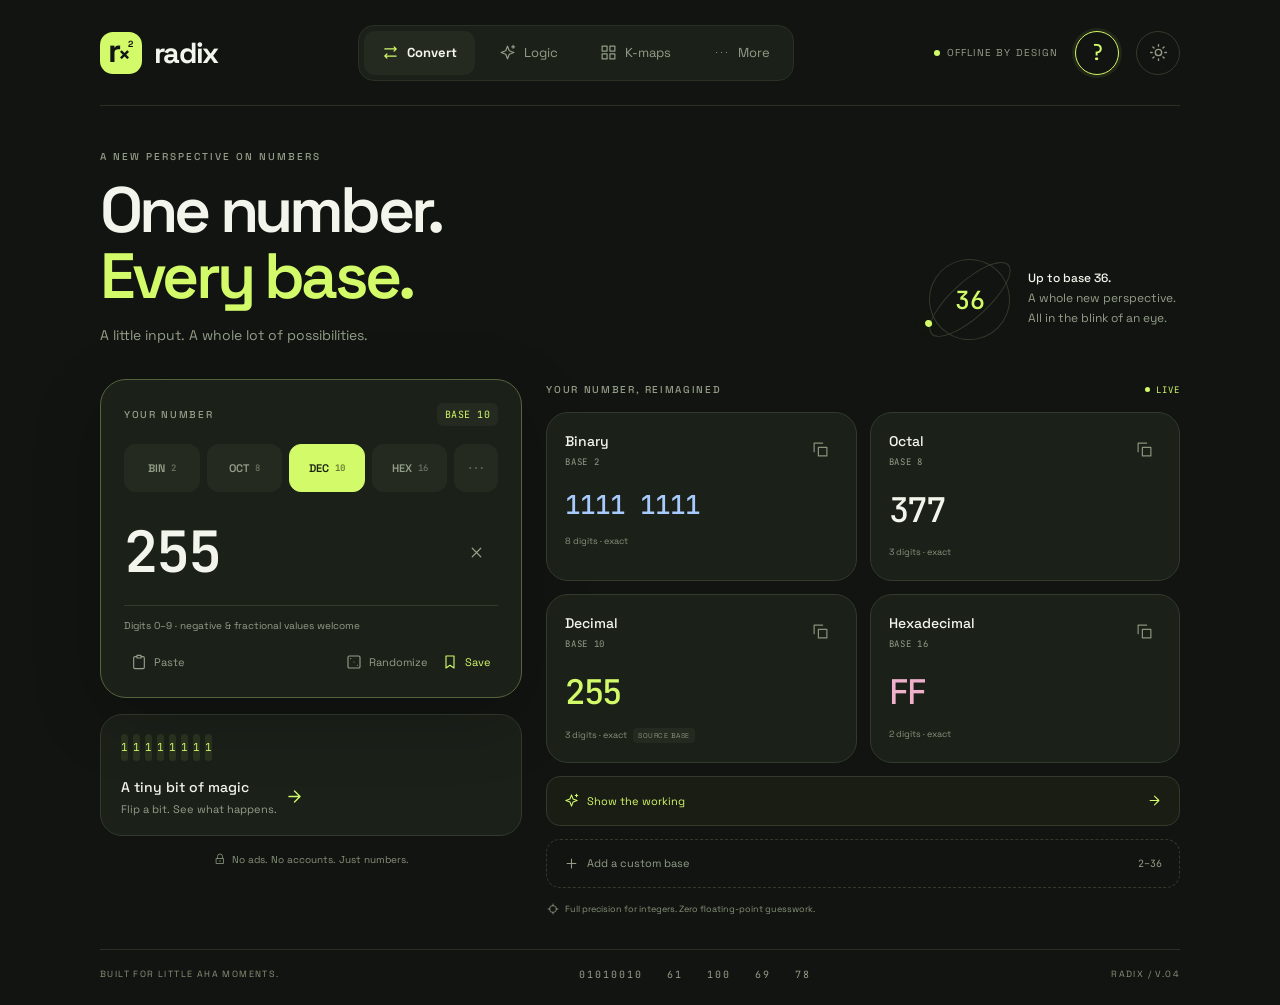
==== commit eef23310: "feat: expand Radix learning and K-map workspaces Co-authored-by: arena-agent <297053741+arena-agent@" ====
--- a/web/index.html
+++ b/web/index.html
@@ -213,7 +213,7 @@
 }
 @media(max-width:350px) { .shell { padding:0 14px; } .offline { display:none; } h1 { font-size:42px; } .source-card { padding-left:15px; padding-right:15px; } .base-chip small { display:none; } .result-number.long { font-size:19px; } .result-card { padding-left:11px; } }
 @media(prefers-reduced-motion:reduce) { *,*::before,*::after { animation:none!important; transition:none!important; scroll-behavior:auto!important; } }
-.student-badge{border:1px solid var(--line);background:var(--surface);border-radius:20px;padding:21px 25px;color:var(--accent);font-size:28px;letter-spacing:-1px;transform:rotate(-5deg)}.student-badge span{display:block;color:var(--muted);font-family:'Space Grotesk',sans-serif;font-size:9px;letter-spacing:2px;margin-top:8px;text-align:center}.kmap-workspace{display:grid;grid-template-columns:minmax(0,1.1fr) minmax(0,.9fr);gap:24px;align-items:start}.kmap-panel{background:var(--surface);border:1px solid var(--line);border-radius:26px;padding:24px;min-width:0}.k-controls{display:flex;gap:13px;justify-content:space-between;margin-top:16px}.k-tabs{display:flex;gap:6px;flex:1}.k-tabs button{flex:1;background:var(--surface2);color:var(--muted);border:1px solid transparent;border-radius:12px;min-height:49px;padding:5px 10px;font-size:16px;font-family:'JetBrains Mono',monospace}.k-tabs button small{display:block;font-size:8px;font-family:'Space Grotesk',sans-serif;margin-top:4px}.k-tabs button.selected{background:var(--lime);color:#111410}.k-tabs.forms{flex:0 0 130px}.k-tabs.forms button{font-family:'Space Grotesk',sans-serif;font-size:11px;font-weight:600}.k-rule{font-size:11px;line-height:1.7;color:var(--muted);margin:14px 0 5px}.k-inputs{border-bottom:1px solid var(--line);padding-bottom:12px}.k-inputs summary{font-size:11px;color:var(--accent);cursor:pointer;list-style:none;min-height:44px;display:flex;align-items:center;justify-content:space-between;gap:8px}.k-inputs summary::-webkit-details-marker{display:none}.k-inputs summary svg{width:16px;height:16px}.k-inputs[open] summary svg{transform:rotate(180deg)}.k-inputs label{display:block;color:var(--muted);font-size:11px;margin:13px 0 8px}.list-input{width:100%;border:1px solid var(--line);background:var(--bg);color:var(--ink);min-height:46px;padding:10px 13px;border-radius:11px;font-size:15px}.k-inputs p{font-size:10px;line-height:1.7;color:var(--muted);margin:10px 0 5px}.k-input-error:empty{display:none}.k-input-error{color:var(--error);font-size:12px;line-height:1.8;padding-top:12px}.k-answer{display:flex;align-items:center;justify-content:space-between;gap:15px;padding:18px 0 4px}.k-answer.paused{color:var(--muted);font-size:13px}.k-answer>div{min-width:0;flex:1}.k-expression{color:var(--accent);font-size:31px;font-weight:500;letter-spacing:-1.3px;white-space:nowrap;overflow-x:auto;padding:9px 0 2px;scrollbar-width:thin}.k-answer .icon-btn{flex-shrink:0;border:0}.k-answer-meta{font-size:9px;color:var(--muted);margin:8px 0 20px}.k-grid-wrap{margin-top:18px}.k-map{display:grid;grid-template-columns:32px repeat(var(--columns),minmax(0,1fr));gap:7px}.k-axis{color:var(--muted);font-family:'JetBrains Mono',monospace;font-size:9px;display:grid;place-items:center}.k-col-label,.k-row-label{font-size:12px;color:var(--muted);display:grid;place-items:center;min-height:28px}.k-cell{min-width:0;min-height:83px;border:1px solid var(--line);border-radius:12px;background:var(--surface2);color:var(--ink);display:flex;align-items:center;flex-direction:column;justify-content:center;gap:4px;position:relative;overflow:hidden;padding:7px 1px}.k-cell:hover:not(:disabled){background:color-mix(in srgb,var(--accent) 8%,var(--surface2))}.k-cell .k-index{font-size:9px;color:var(--muted)}.k-cell strong{font-size:29px;font-weight:500;line-height:1.05}.k-cell.one strong{color:var(--accent)}.k-cell.dc strong{color:var(--pink)}.k-cell .k-members{font-size:8px;color:var(--muted);line-height:12px;min-height:12px}.k-outline{position:absolute;pointer-events:none;border:1.5px solid;border-radius:9px}.k-cell.chosen{border:2px solid var(--accent);background:color-mix(in srgb,var(--accent) 15%,var(--surface2))}.k-map-footer{display:flex;align-items:center;justify-content:space-between;font-size:10px;color:var(--muted);margin:7px 0}.k-tools{display:flex;gap:8px}.k-tools .custom-btn{margin-top:0;justify-content:center;min-width:0;padding:0 6px;border-style:solid}.k-tools .custom-btn svg{width:15px}.k-learning{min-width:0;padding-top:5px}.solution-note{color:var(--muted);font-size:11px;line-height:1.8;margin:12px 0 14px}.group-filter{display:flex;align-items:center;gap:6px;flex-wrap:wrap;margin:0 0 13px}.group-pill{border:1px solid var(--group-color);background:none;color:var(--ink);border-radius:10px;padding:7px 12px;min-height:40px;font-size:11px}.group-pill.selected{background:var(--surface2);border-width:2px}.group-detail{border:1px solid color-mix(in srgb,var(--group-color) 65%,var(--line));background:var(--surface);border-radius:18px;margin:0 0 11px;padding:0 17px}.group-detail summary{display:flex;align-items:center;gap:11px;min-height:65px;cursor:pointer;list-style:none}.group-detail summary::-webkit-details-marker{display:none}.group-detail summary .mono{font-size:17px;flex:1}.group-detail summary svg{width:16px;height:16px;color:var(--muted)}.group-detail[open] summary svg{transform:rotate(180deg)}.group-number{font-family:'JetBrains Mono',monospace;font-size:11px;color:var(--group-color)}.group-detail p{font-size:10px;line-height:1.8;color:var(--muted);margin:0 0 12px}.group-detail ul{padding:0 0 0 16px;margin:8px 0 14px;font-size:12px;line-height:1.9;color:var(--muted)}.group-empty{font-size:12px;color:var(--muted);line-height:1.8;padding:15px 0 22px}.rule-list{font-size:12px;line-height:1.9;color:var(--muted);padding:0 0 15px 18px;margin:0}.exercise-hint{border:1px solid var(--line);background:var(--surface2);border-radius:19px;padding:19px;margin:0 0 21px}.exercise-hint h3{font-size:19px;font-weight:500;letter-spacing:-.5px;margin:10px 0}.exercise-hint p{color:var(--muted);font-size:12px;line-height:1.8;margin:7px 0 0}.exercise-hint .exercise-lesson{color:var(--accent);border-top:1px solid var(--line);padding-top:10px;margin-top:13px}.manual-panel{background:var(--surface2);border-radius:15px;padding:14px;margin-top:12px}.manual-panel p{font-size:11px;line-height:1.8;color:var(--muted);margin:0 0 10px}.manual-panel>div{display:flex;align-items:center;gap:10px}.manual-panel .mono{font-size:11px;flex:1}.manual-panel .solid-btn{min-height:44px;padding:0 13px;font-size:11px}.manual-panel .group-feedback{margin-top:13px}.manual-panel .group-feedback.valid{color:var(--accent)}.manual-panel .group-feedback.invalid{color:var(--error)}.student-table{width:100%;border-collapse:collapse;margin-top:16px;font-size:11px}.student-table td,.student-table th{border-bottom:1px solid var(--line);text-align:left;padding:9px 6px}.student-table th{color:var(--muted);font-size:10px;font-weight:400}.example-list{display:flex;flex-direction:column;gap:8px}.example-list button{border:1px solid var(--line);border-radius:14px;background:var(--surface2);display:flex;align-items:center;gap:14px;text-align:left;min-height:66px;padding:12px}.example-list button:hover{border-color:var(--accent)}.example-number{color:var(--accent);font-size:16px}.example-list button>span:nth-child(2){flex:1}.example-list strong{font-size:12px;font-weight:500;display:block}.example-list small{font-size:9px;color:var(--muted);display:block;margin-top:5px}.example-list svg{width:16px;height:16px;color:var(--muted)}.working-dialog{width:min(760px,calc(100% - 30px));padding:27px}.work-target{display:flex;align-items:center;gap:12px;flex-wrap:wrap;margin-top:13px}.work-target label{font-size:11px;color:var(--muted)}.work-target select{min-height:44px;border:1px solid var(--line);border-radius:11px;background:var(--surface2);color:var(--ink);padding:8px 12px;font-size:12px;max-width:100%}.work-target .quiet-btn{margin-left:auto}.work-answer{border:1px solid var(--line);background:var(--surface2);border-radius:19px;padding:18px 20px;margin-top:17px}.work-answer .mono{font-size:31px;color:var(--accent);white-space:nowrap;overflow-x:auto;letter-spacing:-1px;padding:9px 0}.work-answer small{font-size:11px;color:var(--muted)}.work-section{padding-top:20px}.work-section h3{font-size:19px;letter-spacing:-.5px;font-weight:500;margin:0 0 12px;display:flex;align-items:center;gap:9px}.work-section h3>span{color:var(--accent);font-family:'JetBrains Mono',monospace;font-size:12px;padding-right:4px}.work-section p{font-size:12px;line-height:1.85;color:var(--muted);margin:10px 0 13px;overflow-wrap:anywhere}.work-section p strong{color:var(--ink);font-weight:500}.work-lines{padding:13px;background:var(--surface2);border-radius:12px;overflow-x:auto;font-size:11px;line-height:1.9;color:var(--ink);white-space:nowrap;scrollbar-width:thin}.extra-steps summary{color:var(--accent);cursor:pointer;padding:9px 0}.work-warning{color:var(--pink);font-size:12px;line-height:1.8;padding:16px 0 0}.working-btn{border-style:solid;color:var(--accent);background:color-mix(in srgb,var(--accent) 4%,var(--bg));min-height:50px;margin-top:13px}.student-copy-working{width:100%;justify-content:center;margin:0 0 17px}.k-truth[hidden]{display:none}
+.student-badge{border:1px solid var(--line);background:var(--surface);border-radius:20px;padding:21px 25px;color:var(--accent);font-size:28px;letter-spacing:-1px;transform:rotate(-5deg)}.student-badge span{display:block;color:var(--muted);font-family:'Space Grotesk',sans-serif;font-size:9px;letter-spacing:2px;margin-top:8px;text-align:center}.kmap-workspace{display:grid;grid-template-columns:minmax(0,1.1fr) minmax(0,.9fr);gap:24px;align-items:start}.kmap-panel{background:var(--surface);border:1px solid var(--line);border-radius:26px;padding:24px;min-width:0}.k-notation-row{display:flex;align-items:center;gap:8px}.k-notation-row .list-input{min-width:0;flex:1}.k-notation-row .quiet-btn{min-height:46px;flex-shrink:0}.k-grid-wrap{overflow-x:auto;overscroll-behavior:contain}.k-map.wide{min-width:520px}.k-controls{display:flex;gap:13px;justify-content:space-between;margin-top:16px}.k-tabs{display:flex;gap:6px;flex:1}.k-tabs button{flex:1;background:var(--surface2);color:var(--muted);border:1px solid transparent;border-radius:12px;min-height:49px;padding:5px 10px;font-size:16px;font-family:'JetBrains Mono',monospace}.k-tabs button small{display:block;font-size:8px;font-family:'Space Grotesk',sans-serif;margin-top:4px}.k-tabs button.selected{background:var(--lime);color:#111410}.k-tabs.forms{flex:0 0 130px}.k-tabs.forms button{font-family:'Space Grotesk',sans-serif;font-size:11px;font-weight:600}.k-rule{font-size:11px;line-height:1.7;color:var(--muted);margin:14px 0 5px}.k-inputs{border-bottom:1px solid var(--line);padding-bottom:12px}.k-inputs summary{font-size:11px;color:var(--accent);cursor:pointer;list-style:none;min-height:44px;display:flex;align-items:center;justify-content:space-between;gap:8px}.k-inputs summary::-webkit-details-marker{display:none}.k-inputs summary svg{width:16px;height:16px}.k-inputs[open] summary svg{transform:rotate(180deg)}.k-inputs label{display:block;color:var(--muted);font-size:11px;margin:13px 0 8px}.list-input{width:100%;border:1px solid var(--line);background:var(--bg);color:var(--ink);min-height:46px;padding:10px 13px;border-radius:11px;font-size:15px}.k-inputs p{font-size:10px;line-height:1.7;color:var(--muted);margin:10px 0 5px}.k-input-error:empty{display:none}.k-input-error{color:var(--error);font-size:12px;line-height:1.8;padding-top:12px}.k-answer{display:flex;align-items:center;justify-content:space-between;gap:15px;padding:18px 0 4px}.k-answer.paused{color:var(--muted);font-size:13px}.k-answer>div{min-width:0;flex:1}.k-expression{color:var(--accent);font-size:31px;font-weight:500;letter-spacing:-1.3px;white-space:nowrap;overflow-x:auto;padding:9px 0 2px;scrollbar-width:thin}.k-answer .icon-btn{flex-shrink:0;border:0}.k-answer-meta{font-size:9px;color:var(--muted);margin:8px 0 20px}.k-grid-wrap{margin-top:18px}.k-map{display:grid;grid-template-columns:32px repeat(var(--columns),minmax(0,1fr));gap:7px}.k-axis{color:var(--muted);font-family:'JetBrains Mono',monospace;font-size:9px;display:grid;place-items:center}.k-col-label,.k-row-label{font-size:12px;color:var(--muted);display:grid;place-items:center;min-height:28px}.k-cell{min-width:0;min-height:83px;border:1px solid var(--line);border-radius:12px;background:var(--surface2);color:var(--ink);display:flex;align-items:center;flex-direction:column;justify-content:center;gap:4px;position:relative;overflow:hidden;padding:7px 1px}.k-cell:hover:not(:disabled){background:color-mix(in srgb,var(--accent) 8%,var(--surface2))}.k-cell .k-index{font-size:9px;color:var(--muted)}.k-cell strong{font-size:29px;font-weight:500;line-height:1.05}.k-cell.one strong{color:var(--accent)}.k-cell.dc strong{color:var(--pink)}.k-cell .k-members{font-size:8px;color:var(--muted);line-height:12px;min-height:12px}.k-outline{position:absolute;pointer-events:none;border:1.5px solid;border-radius:9px}.k-cell.chosen{border:2px solid var(--accent);background:color-mix(in srgb,var(--accent) 15%,var(--surface2))}.k-map-footer{display:flex;align-items:center;justify-content:space-between;font-size:10px;color:var(--muted);margin:7px 0}.k-tools{display:flex;gap:8px}.k-tools .custom-btn{margin-top:0;justify-content:center;min-width:0;padding:0 6px;border-style:solid}.k-tools .custom-btn svg{width:15px}.k-visibility-tools{margin-top:8px;flex-wrap:wrap}.k-visibility-tools .custom-btn{flex:1;min-width:112px}.k-group-actions{gap:7px;flex-wrap:wrap}.k-group-actions .section-label{flex:1 1 100%}.k-group-actions .quiet-btn{font-size:10px;flex-shrink:0;padding:0 4px}.prime-heading{margin-top:12px}.group-pill{white-space:nowrap}.k-learning{min-width:0;padding-top:5px}.solution-note{color:var(--muted);font-size:11px;line-height:1.8;margin:12px 0 14px}.group-filter{display:flex;align-items:center;gap:6px;flex-wrap:wrap;margin:0 0 13px}.group-pill{border:1px solid var(--group-color);background:none;color:var(--ink);border-radius:10px;padding:7px 12px;min-height:40px;font-size:11px}.group-pill.selected{background:var(--surface2);border-width:2px}.group-detail{border:1px solid color-mix(in srgb,var(--group-color) 65%,var(--line));background:var(--surface);border-radius:18px;margin:0 0 11px;padding:0 17px}.group-detail summary{display:flex;align-items:center;gap:11px;min-height:65px;cursor:pointer;list-style:none}.group-detail summary::-webkit-details-marker{display:none}.group-detail summary .mono{font-size:17px;flex:1}.group-detail summary svg{width:16px;height:16px;color:var(--muted)}.group-detail[open] summary svg{transform:rotate(180deg)}.group-number{font-family:'JetBrains Mono',monospace;font-size:11px;color:var(--group-color)}.group-detail p{font-size:10px;line-height:1.8;color:var(--muted);margin:0 0 12px}.group-detail ul{padding:0 0 0 16px;margin:8px 0 14px;font-size:12px;line-height:1.9;color:var(--muted)}.group-empty{font-size:12px;color:var(--muted);line-height:1.8;padding:15px 0 22px}.rule-list{font-size:12px;line-height:1.9;color:var(--muted);padding:0 0 15px 18px;margin:0}.exercise-hint{border:1px solid var(--line);background:var(--surface2);border-radius:19px;padding:19px;margin:0 0 21px}.exercise-hint h3{font-size:19px;font-weight:500;letter-spacing:-.5px;margin:10px 0}.exercise-hint p{color:var(--muted);font-size:12px;line-height:1.8;margin:7px 0 0}.exercise-hint .exercise-lesson{color:var(--accent);border-top:1px solid var(--line);padding-top:10px;margin-top:13px}.manual-panel{background:var(--surface2);border-radius:15px;padding:14px;margin-top:12px}.manual-panel p{font-size:11px;line-height:1.8;color:var(--muted);margin:0 0 10px}.manual-panel>div{display:flex;align-items:center;gap:10px}.manual-panel .mono{font-size:11px;flex:1}.manual-panel .solid-btn{min-height:44px;padding:0 13px;font-size:11px}.manual-panel .group-feedback{margin-top:13px}.manual-panel .group-feedback.valid{color:var(--accent)}.manual-panel .group-feedback.invalid{color:var(--error)}.student-table{width:100%;border-collapse:collapse;margin-top:16px;font-size:11px}.student-table td,.student-table th{border-bottom:1px solid var(--line);text-align:left;padding:9px 6px}.student-table th{color:var(--muted);font-size:10px;font-weight:400}.example-list{display:flex;flex-direction:column;gap:8px}.example-list button{border:1px solid var(--line);border-radius:14px;background:var(--surface2);display:flex;align-items:center;gap:14px;text-align:left;min-height:66px;padding:12px}.example-list button:hover{border-color:var(--accent)}.example-number{color:var(--accent);font-size:16px}.example-list button>span:nth-child(2){flex:1}.example-list strong{font-size:12px;font-weight:500;display:block}.example-list small{font-size:9px;color:var(--muted);display:block;margin-top:5px}.example-list svg{width:16px;height:16px;color:var(--muted)}.working-dialog{width:min(760px,calc(100% - 30px));padding:27px}.work-target{display:flex;align-items:center;gap:12px;flex-wrap:wrap;margin-top:13px}.work-target label{font-size:11px;color:var(--muted)}.work-target select{min-height:44px;border:1px solid var(--line);border-radius:11px;background:var(--surface2);color:var(--ink);padding:8px 12px;font-size:12px;max-width:100%}.work-target .quiet-btn{margin-left:auto}.work-answer{border:1px solid var(--line);background:var(--surface2);border-radius:19px;padding:18px 20px;margin-top:17px}.work-answer .mono{font-size:31px;color:var(--accent);white-space:nowrap;overflow-x:auto;letter-spacing:-1px;padding:9px 0}.work-answer small{font-size:11px;color:var(--muted)}.work-section{padding-top:20px}.work-section h3{font-size:19px;letter-spacing:-.5px;font-weight:500;margin:0 0 12px;display:flex;align-items:center;gap:9px}.work-section h3>span{color:var(--accent);font-family:'JetBrains Mono',monospace;font-size:12px;padding-right:4px}.work-section p{font-size:12px;line-height:1.85;color:var(--muted);margin:10px 0 13px;overflow-wrap:anywhere}.work-section p strong{color:var(--ink);font-weight:500}.work-lines{padding:13px;background:var(--surface2);border-radius:12px;overflow-x:auto;font-size:11px;line-height:1.9;color:var(--ink);white-space:nowrap;scrollbar-width:thin}.extra-steps summary{color:var(--accent);cursor:pointer;padding:9px 0}.work-warning{color:var(--pink);font-size:12px;line-height:1.8;padding:16px 0 0}.working-btn{border-style:solid;color:var(--accent);background:color-mix(in srgb,var(--accent) 4%,var(--bg));min-height:50px;margin-top:13px}.student-copy-working{width:100%;justify-content:center;margin:0 0 17px}.k-truth[hidden]{display:none}
 @media(max-width:900px){.kmap-workspace{grid-template-columns:minmax(0,1.1fr) minmax(0,.9fr);gap:18px}.kmap-panel{padding:19px}.k-controls{gap:8px;flex-wrap:wrap}.k-tabs.forms{flex:1}.k-tabs button small{font-size:8px}.k-cell{min-height:77px}.topnav .nav-btn{padding-left:12px;padding-right:12px}}
 @media(max-width:660px){.student-badge{display:none}.kmap-workspace{grid-template-columns:1fr;gap:23px}.kmap-panel{padding:17px;border-radius:22px}.k-controls{display:block;margin-top:13px}.k-tabs.forms{margin-top:8px}.k-tabs.forms button{min-height:43px}.k-answer-meta{font-size:9px}.k-expression{font-size:27px}.k-map{grid-template-columns:28px repeat(var(--columns),minmax(0,1fr));gap:6px}.k-cell{min-height:76px;border-radius:10px}.k-cell strong{font-size:26px}.k-learning{padding-top:0}.kmap-panel .label-row .section-label{font-size:8px;letter-spacing:.9px}.kmap-panel .label-row .quiet-btn{font-size:10px}.working-dialog{padding:20px}.working-dialog h2{font-size:21px}.work-target{gap:7px}.work-target label{display:none}.work-target .quiet-btn{font-size:10px;padding:0 3px}.work-target select{font-size:11px;flex:1;min-width:0}.work-answer .mono{font-size:27px}.work-section h3{font-size:17px}.work-lines{font-size:10px}.work-section p{font-size:11px}.mobile-nav .nav-btn{flex-direction:column;gap:3px;font-size:9px;min-height:51px}.mobile-nav .nav-btn svg{width:17px;height:17px}.mobile-nav .saved-count{display:none!important}}
 
@@ -222,7 +222,7 @@
 @media(max-width:660px){.logic-workspace{grid-template-columns:1fr}.logic-hero{padding-top:23px;padding-bottom:22px}.logic-hero h1{font-size:38px;letter-spacing:-1.8px}.logic-hero .hero-copy{font-size:12px}.logic-tabs{gap:3px;padding:5px}.logic-tabs button{font-size:10px;padding:0 4px;min-height:48px}.logic-picker select{width:100%;font-size:15px;min-width:0}.logic-picker label{font-size:10px}.logic-board,.logic-table-card{padding:16px;border-radius:21px}.logic-inputs{gap:8px}.logic-bit{flex:0 0 calc((100% - 24px)/4);min-width:54px;min-height:64px;padding:9px 3px}.logic-bit strong{font-size:25px}.logic-outputs{gap:22px;margin-top:18px}.logic-outputs strong{font-size:31px}.logic-table-card h2{font-size:21px}.truth-table td,.truth-table th{padding-left:10px;padding-right:10px}.logic-model-note{font-size:10px}.logic-explanation p{font-size:12px}.logic-formula{font-size:12px}.clock-controls button{font-size:11px}.logic-kmap label{display:block;margin-bottom:5px}.logic-kmap select{width:100%}.helper-cards{grid-template-columns:1fr}.help-dialog{padding:19px}.help-dialog h2{font-size:23px}.helper-card{padding:17px}.helper-visual svg{max-height:180px}.top-actions{gap:8px}.top-actions .icon-btn{width:44px;height:44px}.tour-card{padding:17px;max-height:calc(100dvh - 80px)}.tour-card h2{font-size:22px}.tour-card p{font-size:12px;line-height:1.75;margin:10px 0 13px}.tour-card .quiet-btn{font-size:11px;padding:0 4px}.tour-progress{margin-bottom:13px}.tour-card.above{top:58px}.more-card strong{font-size:15px}}
 @media(prefers-reduced-motion:reduce){.visual-tour *{transition:none!important}}
 
-/* Radix 4: locally contained, keyboard/touch-friendly study tools. */
+/* Radix 7: locally contained, keyboard/touch-friendly study tools. */
 .study-workspace{display:grid;grid-template-columns:minmax(0,1fr) minmax(0,1fr);gap:24px;align-items:start}.study-workspace>*,.study-card{min-width:0}.study-card{border:1px solid var(--line);background:var(--surface);border-radius:24px;padding:23px;margin-bottom:20px}.study-card h2{overflow-wrap:anywhere;font-size:20px;letter-spacing:-.5px;line-height:1.3;margin:0 0 17px}.study-card label:not(.study-switch):not(.backup-file){display:block;font-size:11px;color:var(--muted);margin:13px 0 8px}.study-card .list-input{width:100%;max-width:100%;resize:vertical}.study-options,.study-inline,.study-filters,.study-history{display:flex;flex-wrap:wrap;gap:8px;margin:12px 0}.study-options button,.study-inline button,.study-filters button,.study-history button,.expression-keypad button{min-height:48px;border:1px solid var(--line);background:var(--surface2);color:var(--ink);border-radius:12px;padding:10px 13px;font-size:12px;font-family:inherit;cursor:pointer}.study-options button{flex:1;min-width:65px}.study-options button.selected,.study-filters button.selected,.practice-options button.selected{border-color:var(--accent);color:var(--accent)}.study-inline button,.study-history button{flex:1;min-width:115px}.study-history{margin:17px 0}.study-history button{background:var(--surface)}.study-history [data-logic=save-session]{color:var(--accent)}.expression-keypad{display:flex;flex-wrap:wrap;gap:7px;margin:12px 0}.expression-keypad button{min-width:48px;font-family:'JetBrains Mono',monospace}.study-note{font-size:12px;line-height:1.85;color:var(--muted);overflow-wrap:anywhere;margin:12px 0}.study-error{color:var(--pink)!important}.study-value{padding:12px 0;min-width:0}.study-value>span{display:block;font-size:10px;letter-spacing:1px;color:var(--muted);margin-bottom:8px}.study-value strong{display:block;font-size:25px;line-height:1.6;letter-spacing:-.7px;color:var(--accent);overflow-wrap:anywhere;font-weight:500;min-width:0}.study-feedback{font-size:15px;font-weight:600;line-height:1.65;overflow-wrap:anywhere;margin:14px 0}.success{color:var(--accent)}.study-card .solid-btn,.study-card .custom-btn{width:100%;min-height:48px;margin:12px 0 0;font-size:12px}.study-working{font-size:12px;line-height:1.9;color:var(--muted);padding-left:21px;overflow-wrap:anywhere}.study-working li{margin:10px 0}.study-switch{display:flex;align-items:center;gap:15px;min-height:64px;border-bottom:1px solid var(--line);padding:14px 0;margin:12px 0}.study-switch>span{flex:1;min-width:0}.study-switch strong{font-size:13px;line-height:1.6}.study-switch small{display:block;font-size:11px;line-height:1.7;color:var(--muted);margin-top:5px}.study-switch input{accent-color:var(--accent);width:44px;height:44px;flex-shrink:0;cursor:pointer}.practice-prompt{font-size:18px;line-height:1.65;overflow-wrap:anywhere;margin:16px 0}.practice-options{display:flex;flex-direction:column;gap:10px}.practice-options button{text-align:left;min-height:52px;border:1px solid var(--line);border-radius:13px;background:var(--surface2);color:var(--ink);font:inherit;font-size:13px;padding:13px 16px;line-height:1.6;cursor:pointer;overflow-wrap:anywhere}.study-session-grid{display:grid;grid-template-columns:repeat(2,minmax(0,1fr));gap:20px;margin-top:20px}.study-session-grid .study-card{margin:0}.backup-file{position:relative;cursor:pointer;overflow:hidden;display:flex!important;align-items:center;justify-content:center;min-height:48px}.backup-file input{position:absolute;inset:0;opacity:0;cursor:pointer;width:100%;height:100%}[data-large-controls=true] .logic-bit{min-width:64px;min-height:78px}[data-large-controls=true] .study-options button,[data-large-controls=true] .study-inline button,[data-large-controls=true] .study-filters button,[data-large-controls=true] .study-history button,[data-large-controls=true] .expression-keypad button,[data-large-controls=true] .practice-options button,[data-large-controls=true] .study-card .solid-btn,[data-large-controls=true] .study-card .custom-btn{min-height:60px}.study-card textarea{line-height:1.8}button:disabled{cursor:default}#expr-error:empty{display:none}#backup-result .study-note{margin-bottom:12px}@media(max-width:850px){.study-workspace{grid-template-columns:minmax(0,1fr);gap:0}.study-card{padding:20px}.study-session-grid{grid-template-columns:minmax(0,1fr);gap:15px}}@media(max-width:480px){.study-card{padding:16px;border-radius:21px}.study-value strong{font-size:23px}.study-options{gap:6px}.study-options button{padding:10px 9px;font-size:11px}.rep-widths button{min-width:65px;flex:0}.study-filters button{font-size:11px}.study-switch{gap:10px}.study-history button{min-width:100px;font-size:11px}.expression-keypad button{padding:10px 11px}.practice-prompt{font-size:17px}.study-session-grid .study-card{padding:16px}}@media(prefers-reduced-motion:reduce){*,*::before,*::after{animation-duration:.01ms!important;transition-duration:.01ms!important;scroll-behavior:auto!important}}
 
 #dialog-title{overflow-wrap:anywhere}
@@ -327,32 +327,35 @@
  'use strict';
  const E = typeof module !== 'undefined' && module.exports ? require('./engine.js') : window.RadixEngine;
  const DIGITS = '0123456789ABCDEFGHIJKLMNOPQRSTUVWXYZ';
- const bitCount = n => { let count=0; while(n) { n &= n-1; count++; } return count; };
- const gray = bits => { if(bits!==1&&bits!==2) throw new RangeError('Use 1 or 2 axis bits'); return Array.from({length:1<<bits},(_,i)=>i^(i>>1)); };
- const rowBits = n => { if(!Number.isInteger(n)||n<2||n>4) throw new RangeError('Use 2–4 variables'); return Math.floor(n/2); };
+ const bitCount = n => { let count=0;if(typeof n==='bigint'){while(n){n&=n-1n;count++;}}else{while(n){n&=n-1;count++;}}return count; };
+ const gray = bits => { if(!Number.isInteger(bits)||bits<1||bits>3) throw new RangeError('Use 1–3 axis bits'); return Array.from({length:1<<bits},(_,i)=>i^(i>>1)); };
+ const rowBits = n => { if(!Number.isInteger(n)||n<2||n>6) throw new RangeError('Use 2–6 variables'); return Math.floor(n/2); };
  const columnBits = n => n-rowBits(n);
  const cellAt = (n,r,c) => { const rows=gray(rowBits(n)),columns=gray(columnBits(n)); if(r<0||r>=rows.length||c<0||c>=columns.length) throw new RangeError('Cell outside map'); return (rows[r]<<columnBits(n))|columns[c]; };
  const binary = (i,n) => i.toString(2).padStart(n,'0');
- const names = n => 'ABCD'.slice(0,n);
- const indices = (cube,n) => Array.from({length:1<<n},(_,i)=>i).filter(i=>cube.members&(1<<i));
+ const names = n => 'ABCDEF'.slice(0,n);
+ const hasCell = (members,index) => (members&(1n<<BigInt(index)))!==0n;
+ const indices = (cube,n) => Array.from({length:1<<n},(_,i)=>i).filter(i=>hasCell(cube.members,i));
  const cubes = {};
- for(let n=2;n<=4;n++) {
+ for(let n=2;n<=6;n++) {
   cubes[n]=[];
   for(let mask=0;mask<(1<<n);mask++) for(let bits=0;bits<(1<<n);bits++) {
    if((bits&mask)!==bits) continue;
-   let members=0; for(let i=0;i<(1<<n);i++) if((i&mask)===bits) members|=1<<i;
+   let members=0n; for(let i=0;i<(1<<n);i++) if((i&mask)===bits) members|=1n<<BigInt(i);
    cubes[n].push({mask,bits,members,literals:bitCount(mask)});
   }
   cubes[n].sort((a,b)=>a.literals-b.literals||a.mask-b.mask||a.bits-b.bits);
  }
- const term = (cube,n,form) => {
+ const labelsValid=(n,labels)=>typeof labels==='string'&&labels.length===n&&/^[A-Z]+$/.test(labels)&&new Set(labels).size===n;
+ const term = (cube,n,form,labels=names(n)) => {
+  if(!labelsValid(n,labels))throw Error('Use distinct uppercase variable labels.');
   const literals=[];
-  for(let i=0;i<n;i++) { const bit=1<<(n-1-i); if(!(cube.mask&bit)) continue; const one=!!(cube.bits&bit); literals.push('ABCD'[i]+(((form==='SOP'&&!one)||(form==='POS'&&one))?"'":'')); }
+  for(let i=0;i<n;i++) { const bit=1<<(n-1-i); if(!(cube.mask&bit)) continue; const one=!!(cube.bits&bit); literals.push(labels[i]+(((form==='SOP'&&!one)||(form==='POS'&&one))?"'":'')); }
   return form==='SOP' ? literals.join('')||'1' : literals.join(' + ')||'0';
  };
  const wraps = (cube,n) => {
   const rows=gray(rowBits(n)),cols=gray(columnBits(n)),rs=new Set(),cs=new Set();
-  rows.forEach((_,r)=>cols.forEach((_,c)=>{if(cube.members&(1<<cellAt(n,r,c))) {rs.add(r);cs.add(c);} }));
+  rows.forEach((_,r)=>cols.forEach((_,c)=>{if(hasCell(cube.members,cellAt(n,r,c))) {rs.add(r);cs.add(c);} }));
   return (rows.length>2&&rs.size<rows.length&&rs.has(0)&&rs.has(rows.length-1))||(cols.length>2&&cs.size<cols.length&&cs.has(0)&&cs.has(cols.length-1));
  };
  function fromLists(n,text,dc,form='SOP') {
@@ -365,18 +368,26 @@
    return {kind:'valid',cells:Array.from({length:1<<n},(_,i)=>ignored.has(i)?2:required.has(i)?target:1-target)};
   } catch(error) { return {kind:'invalid',message:error.message}; }
  }
- function solve(n,cells,form='SOP') {
-  rowBits(n); if(!['SOP','POS'].includes(form)||cells.length!==(1<<n)||cells.some(v=>!Number.isInteger(v)||v<0||v>2)) throw Error('Check dimensions and values.');
-  const target=form==='SOP'?1:0; let required=0,forbidden=0;
-  cells.forEach((v,i)=>{if(v===target) required|=1<<i; if(v===1-target) forbidden|=1<<i;});
+ function fromNotation(source) {
+  if(typeof source!=='string'||source.length>512)throw Error('Keep function notation within 512 characters.');
+  const normalized=source.trim().toUpperCase(),match=/^F\s*\(\s*([A-Z](?:\s*[,·.]\s*[A-Z]){1,5})\s*\)\s*=\s*([Σ∑Π])\s*([MM])\s*\(\s*([^()]*)\s*\)$/.exec(normalized);
+  if(!match)throw Error('Use F(A.B.C)=Σm(1,3,5) or F(A,B,C)=ΠM(0,2). Use 2–6 distinct A–Z labels in input significance order.');
+  const variables=match[1].split(/[,·.\s]+/).join('');if(variables.length<2||variables.length>6||new Set(variables).size!==variables.length)throw Error('List 2–6 different variables in significance order.');
+  const form=match[2]==='Π'?'POS':'SOP',parsed=fromLists(variables.length,match[4],'',form);if(parsed.kind==='invalid')throw Error(parsed.message);
+  return {variables:variables.length,names:variables,form,cells:parsed.cells};
+ }
+ function solve(n,cells,form='SOP',labels=names(n)) {
+  rowBits(n); if(!['SOP','POS'].includes(form)||cells.length!==(1<<n)||cells.some(v=>!Number.isInteger(v)||v<0||v>2)||!labelsValid(n,labels)) throw Error('Check dimensions, labels and values.')
+  const target=form==='SOP'?1:0; let required=0n,forbidden=0n;
+  cells.forEach((v,i)=>{const bit=1n<<BigInt(i);if(v===target) required|=bit; if(v===1-target) forbidden|=bit;});
   const finish=(expression,groups,primeCount,note)=>({variables:n,form,expression,groups,primeCount,requiredMask:required,literalCount:groups.reduce((a,g)=>a+g.cube.literals,0),note,
-   evaluate:i=>{if(!Number.isInteger(i)||i<0||i>=(1<<n)) throw RangeError('Index outside map'); const found=groups.some(g=>g.cube.members&(1<<i)); return form==='SOP'?found:!found;}});
-  if(!required) return finish(form==='SOP'?'0':'1',[],0,cells.every(v=>v===2)?`Every cell is unspecified. ${form==='SOP'?'0':'1'} is a valid simplest choice; the other constant is valid too.`:`There are no required ${target}s. The constant ${form==='SOP'?'0':'1'} satisfies every specified cell.`);
-  const eligible=cubes[n].filter(c=>!(c.members&forbidden)&&(c.members&required));
+   evaluate:i=>{if(!Number.isInteger(i)||i<0||i>=(1<<n)) throw RangeError('Index outside map'); const found=groups.some(g=>hasCell(g.cube.members,i)); return form==='SOP'?found:!found;}});
+  if(required===0n) return finish(form==='SOP'?'0':'1',[],0,cells.every(v=>v===2)?`Every cell is unspecified. ${form==='SOP'?'0':'1'} is a valid simplest choice; the other constant is valid too.`:`There are no required ${target}s. The constant ${form==='SOP'?'0':'1'} satisfies every specified cell.`);
+  const eligible=cubes[n].filter(c=>(c.members&forbidden)===0n&&(c.members&required)!==0n);
   const primes=eligible.filter(c=>!eligible.some(o=>o.members!==c.members&&(o.members&c.members)===c.members));
   const coverage=primes.map(c=>c.members&required);
-  const essential=primes.map((_,p)=>p).filter(p=>cells.some((_,i)=>(required&(1<<i))&&(coverage[p]&(1<<i))&&coverage.filter(c=>c&(1<<i)).length===1));
-  let start=0; essential.forEach(p=>start|=coverage[p]);
+  const essential=primes.map((_,p)=>p).filter(p=>cells.some((_,i)=>{const bit=1n<<BigInt(i);return (required&bit)!==0n&&(coverage[p]&bit)!==0n&&coverage.filter(c=>(c&bit)!==0n).length===1;}));
+  let start=0n; essential.forEach(p=>start|=coverage[p]);
   let best=null,bestLiterals=Infinity; const visited=new Map();
   function search(covered,chosen,literals) {
    if(covered===required) {
@@ -388,30 +399,30 @@
    const old=visited.get(covered); if(old&&(old[0]<chosen.length||(old[0]===chosen.length&&old[1]<=literals))) return;
    visited.set(covered,[chosen.length,literals]); const remaining=required&~covered;
    let options=[],fewest=Infinity;
-   for(let i=0;i<cells.length;i++) if(remaining&(1<<i)) { const p=coverage.map((_,j)=>j).filter(j=>coverage[j]&(1<<i)); if(p.length<fewest) {fewest=p.length;options=p;} }
+   for(let i=0;i<cells.length;i++) if((remaining&(1n<<BigInt(i)))!==0n) { const bit=1n<<BigInt(i),p=coverage.map((_,j)=>j).filter(j=>(coverage[j]&bit)!==0n); if(p.length<fewest) {fewest=p.length;options=p;} }
    options.sort((a,b)=>bitCount(coverage[b]&remaining)-bitCount(coverage[a]&remaining)||primes[a].literals-primes[b].literals||a-b).forEach(p=>search(covered|coverage[p],[...chosen,p],literals+primes[p].literals));
   }
   search(start,essential,essential.reduce((a,p)=>a+primes[p].literals,0));
   if(!best) throw Error('Cover could not be found');
-  const groups=best.map(p=>{const cube=primes[p];return {cube,term:term(cube,n,form),essential:essential.includes(p),wraps:wraps(cube,n),explanation:Array.from({length:n},(_,i)=>{
-   const bit=1<<(n-1-i),letter='ABCD'[i]; if(!(cube.mask&bit)) return `${letter} changes inside the group → remove it.`;
+  const groups=best.map(p=>{const cube=primes[p];return {cube,term:term(cube,n,form,labels),essential:essential.includes(p),wraps:wraps(cube,n),explanation:Array.from({length:n},(_,i)=>{
+   const bit=1<<(n-1-i),letter=labels[i]; if(!(cube.mask&bit)) return `${letter} changes inside the group → remove it.`;
    const fixed=(cube.bits&bit)?1:0,literal=letter+(((form==='SOP'&&fixed===0)||(form==='POS'&&fixed===1))?"'":''); return `${letter} stays ${fixed} → ${literal}.`;
   })};}).sort((a,b)=>a.term<b.term?-1:a.term>b.term?1:0);
   const expression=form==='SOP'?groups.map(g=>g.term).join(' + '):groups.some(g=>g.term==='0')?'0':groups.map(g=>`(${g.term})`).join('');
   return finish(expression,groups,primes.length,`Exact minimum: fewest ${form==='SOP'?'product terms':'sum clauses'}, then fewest literals. Other equally minimal covers may exist.`);
  }
- function checkGroup(n,cells,list,form='SOP') {
-  if(!Number.isInteger(n)||n<2||n>4||cells.length!==(1<<n)||cells.some(v=>!Number.isInteger(v)||v<0||v>2)) return {valid:false,message:'Check the map dimensions and values.'};
+ function checkGroup(n,cells,list,form='SOP',labels=names(n)) {
+  if(!Number.isInteger(n)||n<2||n>6||cells.length!==(1<<n)||cells.some(v=>!Number.isInteger(v)||v<0||v>2)||!['SOP','POS'].includes(form)||!labelsValid(n,labels)) return {valid:false,message:'Check the map dimensions, labels, form and values.'};
   const selected=[...new Set(list)],target=form==='SOP'?1:0;
   if(!selected.length) return {valid:false,message:'Select at least one cell.'};
   if(selected.some(i=>!Number.isInteger(i)||i<0||i>=cells.length)) return {valid:false,message:'A selected index is outside this map.'};
-  if(selected.length&(selected.length-1)) return {valid:false,message:'Groups must have a power-of-two size: 1, 2, 4, 8 or 16.'};
+  if(selected.length&(selected.length-1)) return {valid:false,message:'Groups must have a power-of-two size: 1, 2, 4, 8, 16, 32 or 64.'};
   if(selected.some(i=>cells[i]===1-target)) return {valid:false,message:`${form} groups cannot contain a ${1-target}.`};
   if(!selected.some(i=>cells[i]===target)) return {valid:false,message:`A useful group must cover a required ${target}, not only don't-cares.`};
-  const members=selected.reduce((a,i)=>a|(1<<i),0),cube=cubes[n].find(c=>c.members===members);
+  const members=selected.reduce((a,i)=>a|(1n<<BigInt(i)),0n),cube=cubes[n].find(c=>c.members===members);
   if(!cube) return {valid:false,message:'Use adjacent Gray-code rectangles. Diagonal-only groups are not valid; opposite edges can touch.'};
   const canGrow=cubes[n].some(c=>c.members!==members&&(c.members&members)===members&&indices(c,n).every(i=>cells[i]!==1-target));
-  return {valid:true,cube,message:`Valid ${selected.length}-cell group → ${form==='POS'?'('+term(cube,n,form)+')':term(cube,n,form)}. ${wraps(cube,n)?'Opposite edges are adjacent. ':''}${canGrow?'It can grow into a larger valid group.':'It is already a maximal group.'}`};
+  return {valid:true,cube,message:`Valid ${selected.length}-cell group → ${form==='POS'?'('+term(cube,n,form,labels)+')':term(cube,n,form,labels)}. ${wraps(cube,n)?'Opposite edges are adjacent. ':''}${canGrow?'It can grow into a larger valid group.':'It is already a maximal group.'}`};
  }
  const ex=(id,title,n,ones,dc=[],form='SOP',hint='',lesson='')=>({id,title,variables:n,ones,dc,form,hint,lesson,cells:()=>Array.from({length:1<<n},(_,i)=>dc.includes(i)?2:ones.includes(i)?1:0)});
  const range=(a,b)=>Array.from({length:b-a+1},(_,i)=>a+i);
@@ -481,20 +492,20 @@
    `Answer: ${report.result.display} (base ${to}) — ${report.result.exact?'exact':'approximate'}`
   ].join('\n'); return report;
  }
- const K={solve,fromLists,checkGroup,gray,rowBits,columnBits,cellAt,binary,names,term,indices,exercises,bitCount};
+ const K={solve,fromLists,fromNotation,checkGroup,gray,rowBits,columnBits,cellAt,binary,names,term,indices,hasCell,exercises,bitCount};
  if(typeof module!=='undefined'&&module.exports) module.exports={K,working};
  if(typeof window!=='undefined') {window.RadixKMap=K;window.RadixWorking=working;}
 })();
 </script>
 <script>/* Generated by tools/build-logic-catalog.py. */
-(()=>{const catalog={"gates":[{"id":"AND","title":"AND","description":"All inputs must be 1.","formula":"Y = A \u00b7 B","lesson":"An AND gate only outputs 1 when every input is 1."},{"id":"OR","title":"OR","description":"At least one input is 1.","formula":"Y = A + B","lesson":"OR is inclusive: both inputs at 1 still produce 1."},{"id":"NOT","title":"NOT","description":"Reverse one input.","formula":"Y = A\u2032","lesson":"The small output bubble means inversion. NOT has exactly one input."},{"id":"NAND","title":"NAND","description":"Invert the AND result.","formula":"Y = (A \u00b7 B)\u2032","lesson":"NAND is universal: combinations of NAND gates can implement any Boolean function."},{"id":"NOR","title":"NOR","description":"Invert the OR result.","formula":"Y = (A + B)\u2032","lesson":"NOR is universal. Its output is 1 only when all inputs are 0."},{"id":"XOR","title":"XOR","description":"An odd number of inputs is 1.","formula":"Y = A \u2295 B","lesson":"For two inputs XOR means different. With 3 or 4 inputs, it means ODD parity\u2014not exactly one 1."},{"id":"XNOR","title":"XNOR","description":"An even number of inputs is 1.","formula":"Y = A \u2299 B","lesson":"For two inputs XNOR means equal. With 3 or 4 inputs, it means EVEN parity\u2014not that all inputs are equal."},{"id":"BUFFER","title":"BUFFER","description":"Keep the input unchanged.","formula":"Y = A","lesson":"A buffer has one input. It preserves the logic value; electrical drive strength is not modeled."}],"circuits":[{"id":"half-adder","title":"Half adder","inputs":["A","B"],"outputs":{"Sum":"s","Carry":"c"},"nodes":[{"id":"s","gate":"XOR","refs":["A","B"]},{"id":"c","gate":"AND","refs":["A","B"]}],"formula":["Sum = A \u2295 B","Carry = A \u00b7 B"],"lesson":["Adds two one-bit values. It has no carry-in.","Read Carry:Sum as a two-bit number; 1 + 1 = 10\u2082, not a single output of 2."]},{"id":"full-adder","title":"Full adder","inputs":["A","B","Cin"],"outputs":{"Sum":"s","Cout":"c"},"nodes":[{"id":"x","gate":"XOR","refs":["A","B"]},{"id":"s","gate":"XOR","refs":["x","Cin"]},{"id":"a","gate":"AND","refs":["A","B"]},{"id":"b","gate":"AND","refs":["x","Cin"]},{"id":"c","gate":"OR","refs":["a","b"]}],"formula":["Sum = A \u2295 B \u2295 Cin","Cout = AB + Cin(A \u2295 B)"],"lesson":["Includes a carry-in, so three one-bit values are added.","Cout:Sum represents A + B + Cin. Connect Cout to the next stage\u2019s Cin for a ripple adder."]},{"id":"half-subtractor","title":"Half subtractor","inputs":["A","B"],"outputs":{"Diff":"d","Borrow":"b"},"nodes":[{"id":"n","gate":"NOT","refs":["A"]},{"id":"d","gate":"XOR","refs":["A","B"]},{"id":"b","gate":"AND","refs":["n","B"]}],"formula":["Diff = A \u2295 B","Borrow = A\u2032B"],"lesson":["Subtracts B from A. Operand order matters.","When A=0 and B=1, Diff=1 with Borrow=1. This is binary subtraction, not an ordinary negative output bit."]},{"id":"full-subtractor","title":"Full subtractor","inputs":["A","B","Bin"],"outputs":{"Diff":"d","Bout":"b"},"nodes":[{"id":"x","gate":"XOR","refs":["A","B"]},{"id":"d","gate":"XOR","refs":["x","Bin"]},{"id":"na","gate":"NOT","refs":["A"]},{"id":"nx","gate":"NOT","refs":["x"]},{"id":"p","gate":"AND","refs":["na","B"]},{"id":"q","gate":"AND","refs":["nx","Bin"]},{"id":"b","gate":"OR","refs":["p","q"]}],"formula":["Diff = A \u2295 B \u2295 Bin","Bout = A\u2032B + (A \u2295 B)\u2032Bin"],"lesson":["Computes A \u2212 B \u2212 Bin.","Bout indicates that the next higher stage must supply a borrow; Diff = (A \u2212 B \u2212 Bin) mod 2."]},{"id":"mux-2","title":"2:1 multiplexer","inputs":["D0","D1","S"],"outputs":{"Y":"y"},"nodes":[{"id":"ns","gate":"NOT","refs":["S"]},{"id":"a","gate":"AND","refs":["D0","ns"]},{"id":"b","gate":"AND","refs":["D1","S"]},{"id":"y","gate":"OR","refs":["a","b"]}],"formula":["Y = S\u2032D0 + SD1"],"lesson":["A multiplexer selects one data input, not one output.","S=0 selects D0; S=1 selects D1. Changing an unselected input does not affect Y."]},{"id":"mux-4","title":"4:1 multiplexer","inputs":["D0","D1","D2","D3","S1","S0"],"outputs":{"Y":"y"},"nodes":[{"id":"n1","gate":"NOT","refs":["S1"]},{"id":"n0","gate":"NOT","refs":["S0"]},{"id":"p0","gate":"AND","refs":["D0","n1","n0"]},{"id":"p1","gate":"AND","refs":["D1","n1","S0"]},{"id":"p2","gate":"AND","refs":["D2","S1","n0"]},{"id":"p3","gate":"AND","refs":["D3","S1","S0"]},{"id":"y","gate":"OR","refs":["p0","p1","p2","p3"]}],"formula":["Y = D[2S1 + S0]"],"lesson":["S1 is the most significant select bit. 00/01/10/11 select D0/D1/D2/D3.","There are six independent inputs, so the full truth table has 64 rows."]},{"id":"demux-2","title":"1:2 demultiplexer","inputs":["D","S"],"outputs":{"Y0":"a","Y1":"b"},"nodes":[{"id":"ns","gate":"NOT","refs":["S"]},{"id":"a","gate":"AND","refs":["D","ns"]},{"id":"b","gate":"AND","refs":["D","S"]}],"formula":["Y0 = DS\u2032","Y1 = DS"],"lesson":["Routes one data input to one selected output.","The unselected output is 0. It is not a multiplexer with reversed labels."]},{"id":"decoder-2","title":"2:4 decoder + enable","inputs":["A","B","EN"],"outputs":{"Y0":"p0","Y1":"p1","Y2":"p2","Y3":"p3"},"nodes":[{"id":"na","gate":"NOT","refs":["A"]},{"id":"nb","gate":"NOT","refs":["B"]},{"id":"p0","gate":"AND","refs":["EN","na","nb"]},{"id":"p1","gate":"AND","refs":["EN","na","B"]},{"id":"p2","gate":"AND","refs":["EN","A","nb"]},{"id":"p3","gate":"AND","refs":["EN","A","B"]}],"formula":["EN=0: all outputs 0","EN=1: Y[2A + B] = 1"],"lesson":["Active-high one-hot outputs. A is the MSB.","When disabled no output is asserted; this differs from a decoder without an enable input."]},{"id":"encoder-4","title":"4:2 priority encoder","inputs":["D3","D2","D1","D0"],"outputs":{"Y1":"y1","Y0":"y0","Valid":"v"},"nodes":[{"id":"n2","gate":"NOT","refs":["D2"]},{"id":"p","gate":"AND","refs":["D1","n2"]},{"id":"y1","gate":"OR","refs":["D3","D2"]},{"id":"y0","gate":"OR","refs":["D3","p"]},{"id":"v","gate":"OR","refs":["D3","D2","D1","D0"]}],"formula":["D3 > D2 > D1 > D0","Y1Y0 = highest asserted input index"],"lesson":["Unlike a basic one-hot encoder, multiple active inputs are allowed: the highest index wins.","Valid distinguishes D0=1 (code 00) from no active input (code 00, Valid=0)."]},{"id":"compare-1","title":"1-bit magnitude comparator","inputs":["A","B"],"outputs":{"LT":"l","EQ":"e","GT":"g"},"nodes":[{"id":"na","gate":"NOT","refs":["A"]},{"id":"nb","gate":"NOT","refs":["B"]},{"id":"l","gate":"AND","refs":["na","B"]},{"id":"e","gate":"XNOR","refs":["A","B"]},{"id":"g","gate":"AND","refs":["A","nb"]}],"formula":["LT = A\u2032B","EQ = A \u2299 B","GT = AB\u2032"],"lesson":["Compares unsigned one-bit values.","Exactly one of LT/EQ/GT is 1 for every valid input."]},{"id":"compare-2","title":"2-bit magnitude comparator","inputs":["A1","A0","B1","B0"],"outputs":{"LT":"l","EQ":"e","GT":"g"},"nodes":[{"id":"e1","gate":"XNOR","refs":["A1","B1"]},{"id":"e0","gate":"XNOR","refs":["A0","B0"]},{"id":"na1","gate":"NOT","refs":["A1"]},{"id":"nb1","gate":"NOT","refs":["B1"]},{"id":"na0","gate":"NOT","refs":["A0"]},{"id":"nb0","gate":"NOT","refs":["B0"]},{"id":"lp","gate":"AND","refs":["na1","B1"]},{"id":"lq","gate":"AND","refs":["e1","na0","B0"]},{"id":"gp","gate":"AND","refs":["A1","nb1"]},{"id":"gq","gate":"AND","refs":["e1","A0","nb0"]},{"id":"l","gate":"OR","refs":["lp","lq"]},{"id":"g","gate":"OR","refs":["gp","gq"]},{"id":"e","gate":"AND","refs":["e1","e0"]}],"formula":["Compare A1 vs B1 first","If equal, compare A0 vs B0"],"lesson":["Unsigned values A=2A1+A0 and B=2B1+B0.","The least-significant comparison only matters when the most-significant bits match."]},{"id":"ripple-4","title":"4-bit ripple-carry adder","inputs":["A3","A2","A1","A0","B3","B2","B1","B0","Cin"],"outputs":{"S3":"s3","S2":"s2","S1":"s1","S0":"s0","Cout":"c3"},"nodes":[{"id":"x0","gate":"XOR","refs":["A0","B0"]},{"id":"s0","gate":"XOR","refs":["x0","Cin"]},{"id":"a0","gate":"AND","refs":["A0","B0"]},{"id":"b0","gate":"AND","refs":["x0","Cin"]},{"id":"c0","gate":"OR","refs":["a0","b0"]},{"id":"x1","gate":"XOR","refs":["A1","B1"]},{"id":"s1","gate":"XOR","refs":["x1","c0"]},{"id":"a1","gate":"AND","refs":["A1","B1"]},{"id":"b1","gate":"AND","refs":["x1","c0"]},{"id":"c1","gate":"OR","refs":["a1","b1"]},{"id":"x2","gate":"XOR","refs":["A2","B2"]},{"id":"s2","gate":"XOR","refs":["x2","c1"]},{"id":"a2","gate":"AND","refs":["A2","B2"]},{"id":"b2","gate":"AND","refs":["x2","c1"]},{"id":"c2","gate":"OR","refs":["a2","b2"]},{"id":"x3","gate":"XOR","refs":["A3","B3"]},{"id":"s3","gate":"XOR","refs":["x3","c2"]},{"id":"a3","gate":"AND","refs":["A3","B3"]},{"id":"b3","gate":"AND","refs":["x3","c2"]},{"id":"c3","gate":"OR","refs":["a3","b3"]}],"formula":["Cout:S3S2S1S0 = A + B + Cin"],"lesson":["Four full-adder stages carry from bit 0 toward bit 3.","A3/B3 are the MSBs. S3\u2026S0 is the low four-bit sum; Cout is the fifth bit.","This ideal model has no propagation-delay simulation. The 512-row truth table is paginated."]}],"sequential":[{"id":"SR_NOR","title":"SR latch \u00b7 NOR","inputs":["S","R"],"width":1,"clocked":false,"rule":"10 set \u00b7 01 reset \u00b7 00 hold \u00b7 11 forbidden","lesson":["Active-high, level-sensitive, cross-coupled NOR gates.","During S=R=1, both physical outputs are 0. Releasing to 00 leaves memory indeterminate until a valid set/reset."]},{"id":"SR_NAND","title":"SR latch \u00b7 NAND","inputs":["nS","nR"],"width":1,"clocked":false,"rule":"01 set \u00b7 10 reset \u00b7 11 hold \u00b7 00 forbidden","lesson":["Inputs nS/nR are active-low. A leading n means inversion.","During nS=nR=0 both physical outputs are 1; after release the stored state is indeterminate."]},{"id":"D_LATCH","title":"D latch \u00b7 enable","inputs":["D","EN"],"width":1,"clocked":false,"rule":"EN=1: Q follows D \u00b7 EN=0: hold","lesson":["A transparent latch is NOT an edge-triggered flip-flop.","While EN is high, changing D changes Q immediately. Lower EN to hold the last value."]},{"id":"D_FF","title":"D flip-flop","inputs":["D"],"width":1,"clocked":true,"rule":"On \u2191CLK: Q(next) = D","lesson":["A rising-edge flip-flop samples only a 0\u21921 clock edge.","Changing D while CLK remains high does not update Q. Falling edges do not capture D."]},{"id":"SR_FF","title":"SR flip-flop","inputs":["S","R"],"width":1,"clocked":true,"rule":"On \u2191CLK: set / reset / hold; 11 forbidden","lesson":["The SR inputs are sampled on rising edges, not continuously.","S=R=1 at a rising edge is forbidden; use a valid set/reset to recover."]},{"id":"JK_FF","title":"JK flip-flop","inputs":["J","K"],"width":1,"clocked":true,"rule":"00 hold \u00b7 01 reset \u00b7 10 set \u00b7 11 toggle","lesson":["JK allows the 11 case: it toggles the stored bit.","Q(next) = JQ\u2032 + K\u2032Q on a rising edge. This ideal edge model does not simulate race-around."]},{"id":"T_FF","title":"T flip-flop","inputs":["T"],"width":1,"clocked":true,"rule":"On \u2191CLK: T=0 hold \u00b7 T=1 toggle","lesson":["Q(next) = T \u2295 Q on a rising edge.","Holding CLK high does not repeatedly toggle Q."]},{"id":"COUNTER_3","title":"3-bit up counter","inputs":["EN","RESET"],"width":3,"clocked":true,"rule":"On \u2191CLK: RESET wins; EN counts mod 8","lesson":["Synchronous active-high RESET takes effect only at a rising edge.","EN=0 holds the count. After 111 the count wraps to 000."]},{"id":"SHIFT_4","title":"4-bit shift register","inputs":["D","EN","RESET"],"width":4,"clocked":true,"rule":"On \u2191CLK: RESET wins; EN shifts D into Q0","lesson":["Shift direction is toward Q3: Q3\u2190Q2\u2190Q1\u2190Q0\u2190D.","The earliest serial bit moves toward the MSB. RESET is synchronous, not asynchronous."]},{"id":"RING_4","title":"4-bit ring counter","inputs":["EN","RESET"],"width":4,"clocked":true,"rule":"On \u2191CLK: rotate left \u00b7 RESET loads 0001","lesson":["Starting from 0001: 0001 \u2192 0010 \u2192 0100 \u2192 1000 \u2192 0001.","This demonstration starts and resets one-hot. A real all-zero ring cannot start without initialization."]},{"id":"JOHNSON_4","title":"4-bit Johnson counter","inputs":["EN","RESET"],"width":4,"clocked":true,"rule":"On \u2191CLK: shift inverted Q3 into Q0","lesson":["Starting from 0000: 0000 \u2192 0001 \u2192 0011 \u2192 0111 \u2192 1111 \u2192 1110 \u2192 1100 \u2192 1000 \u2192 0000.","The four-bit twisted-ring counter has eight states in its initialized cycle. RESET is synchronous."]}]};if(typeof module!=="undefined"&&module.exports)module.exports=catalog;if(typeof window!=="undefined")window.RadixLogicCatalog=catalog;})();
+(()=>{const catalog={"gates":[{"id":"AND","title":"AND","description":"All inputs must be 1.","formula":"Y = A \u00b7 B","lesson":"An AND gate only outputs 1 when every input is 1."},{"id":"OR","title":"OR","description":"At least one input is 1.","formula":"Y = A + B","lesson":"OR is inclusive: both inputs at 1 still produce 1."},{"id":"NOT","title":"NOT","description":"Reverse one input.","formula":"Y = A\u2032","lesson":"The small output bubble means inversion. NOT has exactly one input."},{"id":"NAND","title":"NAND","description":"Invert the AND result.","formula":"Y = (A \u00b7 B)\u2032","lesson":"NAND is universal: combinations of NAND gates can implement any Boolean function."},{"id":"NOR","title":"NOR","description":"Invert the OR result.","formula":"Y = (A + B)\u2032","lesson":"NOR is universal. Its output is 1 only when all inputs are 0."},{"id":"XOR","title":"XOR","description":"An odd number of inputs is 1.","formula":"Y = A \u2295 B","lesson":"For two inputs XOR means different. With 3 or 4 inputs, it means ODD parity\u2014not exactly one 1."},{"id":"XNOR","title":"XNOR","description":"An even number of inputs is 1.","formula":"Y = A \u2299 B","lesson":"For two inputs XNOR means equal. With 3 or 4 inputs, it means EVEN parity\u2014not that all inputs are equal."},{"id":"BUFFER","title":"BUFFER","description":"Keep the input unchanged.","formula":"Y = A","lesson":"A buffer has one input. It preserves the logic value; electrical drive strength is not modeled."}],"circuits":[{"id":"half-adder","title":"Half adder","inputs":["A","B"],"outputs":{"Sum":"s","Carry":"c"},"nodes":[{"id":"s","gate":"XOR","refs":["A","B"]},{"id":"c","gate":"AND","refs":["A","B"]}],"formula":["Sum = A \u2295 B","Carry = A \u00b7 B"],"lesson":["Adds two one-bit values. It has no carry-in.","Read Carry:Sum as a two-bit number; 1 + 1 = 10\u2082, not a single output of 2."]},{"id":"full-adder","title":"Full adder","inputs":["A","B","Cin"],"outputs":{"Sum":"s","Cout":"c"},"nodes":[{"id":"x","gate":"XOR","refs":["A","B"]},{"id":"s","gate":"XOR","refs":["x","Cin"]},{"id":"a","gate":"AND","refs":["A","B"]},{"id":"b","gate":"AND","refs":["x","Cin"]},{"id":"c","gate":"OR","refs":["a","b"]}],"formula":["Sum = A \u2295 B \u2295 Cin","Cout = AB + Cin(A \u2295 B)"],"lesson":["Includes a carry-in, so three one-bit values are added.","Cout:Sum represents A + B + Cin. Connect Cout to the next stage\u2019s Cin for a ripple adder."]},{"id":"half-subtractor","title":"Half subtractor","inputs":["A","B"],"outputs":{"Diff":"d","Borrow":"b"},"nodes":[{"id":"n","gate":"NOT","refs":["A"]},{"id":"d","gate":"XOR","refs":["A","B"]},{"id":"b","gate":"AND","refs":["n","B"]}],"formula":["Diff = A \u2295 B","Borrow = A\u2032B"],"lesson":["Subtracts B from A. Operand order matters.","When A=0 and B=1, Diff=1 with Borrow=1. This is binary subtraction, not an ordinary negative output bit."]},{"id":"full-subtractor","title":"Full subtractor","inputs":["A","B","Bin"],"outputs":{"Diff":"d","Bout":"b"},"nodes":[{"id":"x","gate":"XOR","refs":["A","B"]},{"id":"d","gate":"XOR","refs":["x","Bin"]},{"id":"na","gate":"NOT","refs":["A"]},{"id":"nx","gate":"NOT","refs":["x"]},{"id":"p","gate":"AND","refs":["na","B"]},{"id":"q","gate":"AND","refs":["nx","Bin"]},{"id":"b","gate":"OR","refs":["p","q"]}],"formula":["Diff = A \u2295 B \u2295 Bin","Bout = A\u2032B + (A \u2295 B)\u2032Bin"],"lesson":["Computes A \u2212 B \u2212 Bin.","Bout indicates that the next higher stage must supply a borrow; Diff = (A \u2212 B \u2212 Bin) mod 2."]},{"id":"mux-2","title":"2:1 multiplexer","inputs":["D0","D1","S"],"outputs":{"Y":"y"},"nodes":[{"id":"ns","gate":"NOT","refs":["S"]},{"id":"a","gate":"AND","refs":["D0","ns"]},{"id":"b","gate":"AND","refs":["D1","S"]},{"id":"y","gate":"OR","refs":["a","b"]}],"formula":["Y = S\u2032D0 + SD1"],"lesson":["A multiplexer selects one data input, not one output.","S=0 selects D0; S=1 selects D1. Changing an unselected input does not affect Y."]},{"id":"mux-4","title":"4:1 multiplexer","inputs":["D0","D1","D2","D3","S1","S0"],"outputs":{"Y":"y"},"nodes":[{"id":"n1","gate":"NOT","refs":["S1"]},{"id":"n0","gate":"NOT","refs":["S0"]},{"id":"p0","gate":"AND","refs":["D0","n1","n0"]},{"id":"p1","gate":"AND","refs":["D1","n1","S0"]},{"id":"p2","gate":"AND","refs":["D2","S1","n0"]},{"id":"p3","gate":"AND","refs":["D3","S1","S0"]},{"id":"y","gate":"OR","refs":["p0","p1","p2","p3"]}],"formula":["Y = D[2S1 + S0]"],"lesson":["S1 is the most significant select bit. 00/01/10/11 select D0/D1/D2/D3.","There are six independent inputs, so the full truth table has 64 rows."]},{"id":"demux-2","title":"1:2 demultiplexer","inputs":["D","S"],"outputs":{"Y0":"a","Y1":"b"},"nodes":[{"id":"ns","gate":"NOT","refs":["S"]},{"id":"a","gate":"AND","refs":["D","ns"]},{"id":"b","gate":"AND","refs":["D","S"]}],"formula":["Y0 = DS\u2032","Y1 = DS"],"lesson":["Routes one data input to one selected output.","The unselected output is 0. It is not a multiplexer with reversed labels."]},{"id":"decoder-2","title":"2:4 decoder + enable","inputs":["A","B","EN"],"outputs":{"Y0":"p0","Y1":"p1","Y2":"p2","Y3":"p3"},"nodes":[{"id":"na","gate":"NOT","refs":["A"]},{"id":"nb","gate":"NOT","refs":["B"]},{"id":"p0","gate":"AND","refs":["EN","na","nb"]},{"id":"p1","gate":"AND","refs":["EN","na","B"]},{"id":"p2","gate":"AND","refs":["EN","A","nb"]},{"id":"p3","gate":"AND","refs":["EN","A","B"]}],"formula":["EN=0: all outputs 0","EN=1: Y[2A + B] = 1"],"lesson":["Active-high one-hot outputs. A is the MSB.","When disabled no output is asserted; this differs from a decoder without an enable input."]},{"id":"encoder-4","title":"4:2 priority encoder","inputs":["D3","D2","D1","D0"],"outputs":{"Y1":"y1","Y0":"y0","Valid":"v"},"nodes":[{"id":"n2","gate":"NOT","refs":["D2"]},{"id":"p","gate":"AND","refs":["D1","n2"]},{"id":"y1","gate":"OR","refs":["D3","D2"]},{"id":"y0","gate":"OR","refs":["D3","p"]},{"id":"v","gate":"OR","refs":["D3","D2","D1","D0"]}],"formula":["D3 > D2 > D1 > D0","Y1Y0 = highest asserted input index"],"lesson":["Unlike a basic one-hot encoder, multiple active inputs are allowed: the highest index wins.","Valid distinguishes D0=1 (code 00) from no active input (code 00, Valid=0)."]},{"id":"compare-1","title":"1-bit magnitude comparator","inputs":["A","B"],"outputs":{"LT":"l","EQ":"e","GT":"g"},"nodes":[{"id":"na","gate":"NOT","refs":["A"]},{"id":"nb","gate":"NOT","refs":["B"]},{"id":"l","gate":"AND","refs":["na","B"]},{"id":"e","gate":"XNOR","refs":["A","B"]},{"id":"g","gate":"AND","refs":["A","nb"]}],"formula":["LT = A\u2032B","EQ = A \u2299 B","GT = AB\u2032"],"lesson":["Compares unsigned one-bit values.","Exactly one of LT/EQ/GT is 1 for every valid input."]},{"id":"compare-2","title":"2-bit magnitude comparator","inputs":["A1","A0","B1","B0"],"outputs":{"LT":"l","EQ":"e","GT":"g"},"nodes":[{"id":"e1","gate":"XNOR","refs":["A1","B1"]},{"id":"e0","gate":"XNOR","refs":["A0","B0"]},{"id":"na1","gate":"NOT","refs":["A1"]},{"id":"nb1","gate":"NOT","refs":["B1"]},{"id":"na0","gate":"NOT","refs":["A0"]},{"id":"nb0","gate":"NOT","refs":["B0"]},{"id":"lp","gate":"AND","refs":["na1","B1"]},{"id":"lq","gate":"AND","refs":["e1","na0","B0"]},{"id":"gp","gate":"AND","refs":["A1","nb1"]},{"id":"gq","gate":"AND","refs":["e1","A0","nb0"]},{"id":"l","gate":"OR","refs":["lp","lq"]},{"id":"g","gate":"OR","refs":["gp","gq"]},{"id":"e","gate":"AND","refs":["e1","e0"]}],"formula":["Compare A1 vs B1 first","If equal, compare A0 vs B0"],"lesson":["Unsigned values A=2A1+A0 and B=2B1+B0.","The least-significant comparison only matters when the most-significant bits match."]},{"id":"ripple-4","title":"4-bit ripple-carry adder","inputs":["A3","A2","A1","A0","B3","B2","B1","B0","Cin"],"outputs":{"S3":"s3","S2":"s2","S1":"s1","S0":"s0","Cout":"c3"},"nodes":[{"id":"x0","gate":"XOR","refs":["A0","B0"]},{"id":"s0","gate":"XOR","refs":["x0","Cin"]},{"id":"a0","gate":"AND","refs":["A0","B0"]},{"id":"b0","gate":"AND","refs":["x0","Cin"]},{"id":"c0","gate":"OR","refs":["a0","b0"]},{"id":"x1","gate":"XOR","refs":["A1","B1"]},{"id":"s1","gate":"XOR","refs":["x1","c0"]},{"id":"a1","gate":"AND","refs":["A1","B1"]},{"id":"b1","gate":"AND","refs":["x1","c0"]},{"id":"c1","gate":"OR","refs":["a1","b1"]},{"id":"x2","gate":"XOR","refs":["A2","B2"]},{"id":"s2","gate":"XOR","refs":["x2","c1"]},{"id":"a2","gate":"AND","refs":["A2","B2"]},{"id":"b2","gate":"AND","refs":["x2","c1"]},{"id":"c2","gate":"OR","refs":["a2","b2"]},{"id":"x3","gate":"XOR","refs":["A3","B3"]},{"id":"s3","gate":"XOR","refs":["x3","c2"]},{"id":"a3","gate":"AND","refs":["A3","B3"]},{"id":"b3","gate":"AND","refs":["x3","c2"]},{"id":"c3","gate":"OR","refs":["a3","b3"]}],"formula":["Cout:S3S2S1S0 = A + B + Cin"],"lesson":["Four full-adder stages carry from bit 0 toward bit 3.","A3/B3 are the MSBs. S3\u2026S0 is the low four-bit sum; Cout is the fifth bit.","This ideal model has no propagation-delay simulation. The 512-row truth table is paginated."]},{"id":"mux-8","title":"8:1 multiplexer","inputs":["D0","D1","D2","D3","D4","D5","D6","D7","S2","S1","S0"],"outputs":{"Y":"mux-or_13"},"nodes":[{"id":"nS2","gate":"NOT","refs":["S2"]},{"id":"nS1","gate":"NOT","refs":["S1"]},{"id":"nS0","gate":"NOT","refs":["S0"]},{"id":"m0","gate":"AND","refs":["D0","nS2","nS1","nS0"]},{"id":"m1","gate":"AND","refs":["D1","nS2","nS1","S0"]},{"id":"m2","gate":"AND","refs":["D2","nS2","S1","nS0"]},{"id":"m3","gate":"AND","refs":["D3","nS2","S1","S0"]},{"id":"m4","gate":"AND","refs":["D4","S2","nS1","nS0"]},{"id":"m5","gate":"AND","refs":["D5","S2","nS1","S0"]},{"id":"m6","gate":"AND","refs":["D6","S2","S1","nS0"]},{"id":"m7","gate":"AND","refs":["D7","S2","S1","S0"]},{"id":"mux-or_11","gate":"OR","refs":["m0","m1","m2","m3"]},{"id":"mux-or_12","gate":"OR","refs":["m4","m5","m6","m7"]},{"id":"mux-or_13","gate":"OR","refs":["mux-or_11","mux-or_12"]}],"formula":["Y = D[base-2 index selected by S2, S1, S0]"],"lesson":["3 select bits choose exactly one of 8 data inputs.","Select inputs are ordered most-significant first; 0\u2026 selects D0\u2026D7.","A full table has 2^11 rows and is paginated on demand."]},{"id":"mux-16","title":"16:1 multiplexer","inputs":["D0","D1","D2","D3","D4","D5","D6","D7","D8","D9","D10","D11","D12","D13","D14","D15","S3","S2","S1","S0"],"outputs":{"Y":"mux-or_32"},"nodes":[{"id":"nS3","gate":"NOT","refs":["S3"]},{"id":"nS2","gate":"NOT","refs":["S2"]},{"id":"nS1","gate":"NOT","refs":["S1"]},{"id":"nS0","gate":"NOT","refs":["S0"]},{"id":"hi0","gate":"AND","refs":["nS3","nS2"]},{"id":"hi1","gate":"AND","refs":["nS3","S2"]},{"id":"hi2","gate":"AND","refs":["S3","nS2"]},{"id":"hi3","gate":"AND","refs":["S3","S2"]},{"id":"lo0","gate":"AND","refs":["nS1","nS0"]},{"id":"lo1","gate":"AND","refs":["nS1","S0"]},{"id":"lo2","gate":"AND","refs":["S1","nS0"]},{"id":"lo3","gate":"AND","refs":["S1","S0"]},{"id":"m0","gate":"AND","refs":["D0","hi0","lo0"]},{"id":"m1","gate":"AND","refs":["D1","hi0","lo1"]},{"id":"m2","gate":"AND","refs":["D2","hi0","lo2"]},{"id":"m3","gate":"AND","refs":["D3","hi0","lo3"]},{"id":"m4","gate":"AND","refs":["D4","hi1","lo0"]},{"id":"m5","gate":"AND","refs":["D5","hi1","lo1"]},{"id":"m6","gate":"AND","refs":["D6","hi1","lo2"]},{"id":"m7","gate":"AND","refs":["D7","hi1","lo3"]},{"id":"m8","gate":"AND","refs":["D8","hi2","lo0"]},{"id":"m9","gate":"AND","refs":["D9","hi2","lo1"]},{"id":"m10","gate":"AND","refs":["D10","hi2","lo2"]},{"id":"m11","gate":"AND","refs":["D11","hi2","lo3"]},{"id":"m12","gate":"AND","refs":["D12","hi3","lo0"]},{"id":"m13","gate":"AND","refs":["D13","hi3","lo1"]},{"id":"m14","gate":"AND","refs":["D14","hi3","lo2"]},{"id":"m15","gate":"AND","refs":["D15","hi3","lo3"]},{"id":"mux-or_28","gate":"OR","refs":["m0","m1","m2","m3"]},{"id":"mux-or_29","gate":"OR","refs":["m4","m5","m6","m7"]},{"id":"mux-or_30","gate":"OR","refs":["m8","m9","m10","m11"]},{"id":"mux-or_31","gate":"OR","refs":["m12","m13","m14","m15"]},{"id":"mux-or_32","gate":"OR","refs":["mux-or_28","mux-or_29","mux-or_30","mux-or_31"]}],"formula":["Y = D[base-2 index selected by S3, S2, S1, S0]"],"lesson":["4 select bits choose exactly one of 16 data inputs.","Select inputs are ordered most-significant first; 0\u2026 selects D0\u2026D15.","A full table has 2^20 rows and is paginated on demand."]},{"id":"demux-4","title":"1:4 demultiplexer","inputs":["D","S1","S0"],"outputs":{"Y0":"y0","Y1":"y1","Y2":"y2","Y3":"y3"},"nodes":[{"id":"nS1","gate":"NOT","refs":["S1"]},{"id":"nS0","gate":"NOT","refs":["S0"]},{"id":"y0","gate":"AND","refs":["D","nS1","nS0"]},{"id":"y1","gate":"AND","refs":["D","nS1","S0"]},{"id":"y2","gate":"AND","refs":["D","S1","nS0"]},{"id":"y3","gate":"AND","refs":["D","S1","S0"]}],"formula":["Y0 = D \u00b7 minterm(S) for select 00","Y1 = D \u00b7 minterm(S) for select 01","Y2 = D \u00b7 minterm(S) for select 10","Y3 = D \u00b7 minterm(S) for select 11"],"lesson":["Routes one data input to the output selected by the binary select word.","Select inputs are most-significant first. With D=0 every output is 0.","A full table has 2^3 rows and is paginated on demand."]},{"id":"demux-8","title":"1:8 demultiplexer","inputs":["D","S2","S1","S0"],"outputs":{"Y0":"y0","Y1":"y1","Y2":"y2","Y3":"y3","Y4":"y4","Y5":"y5","Y6":"y6","Y7":"y7"},"nodes":[{"id":"nS2","gate":"NOT","refs":["S2"]},{"id":"nS1","gate":"NOT","refs":["S1"]},{"id":"nS0","gate":"NOT","refs":["S0"]},{"id":"y0","gate":"AND","refs":["D","nS2","nS1","nS0"]},{"id":"y1","gate":"AND","refs":["D","nS2","nS1","S0"]},{"id":"y2","gate":"AND","refs":["D","nS2","S1","nS0"]},{"id":"y3","gate":"AND","refs":["D","nS2","S1","S0"]},{"id":"y4","gate":"AND","refs":["D","S2","nS1","nS0"]},{"id":"y5","gate":"AND","refs":["D","S2","nS1","S0"]},{"id":"y6","gate":"AND","refs":["D","S2","S1","nS0"]},{"id":"y7","gate":"AND","refs":["D","S2","S1","S0"]}],"formula":["Y[i] = D when select = i; all other outputs are 0."],"lesson":["Routes one data input to the output selected by the binary select word.","Select inputs are most-significant first. With D=0 every output is 0.","A full table has 2^4 rows and is paginated on demand."]},{"id":"demux-16","title":"1:16 demultiplexer","inputs":["D","S3","S2","S1","S0"],"outputs":{"Y0":"y0","Y1":"y1","Y2":"y2","Y3":"y3","Y4":"y4","Y5":"y5","Y6":"y6","Y7":"y7","Y8":"y8","Y9":"y9","Y10":"y10","Y11":"y11","Y12":"y12","Y13":"y13","Y14":"y14","Y15":"y15"},"nodes":[{"id":"nS3","gate":"NOT","refs":["S3"]},{"id":"nS2","gate":"NOT","refs":["S2"]},{"id":"nS1","gate":"NOT","refs":["S1"]},{"id":"nS0","gate":"NOT","refs":["S0"]},{"id":"hi0","gate":"AND","refs":["nS3","nS2"]},{"id":"hi1","gate":"AND","refs":["nS3","S2"]},{"id":"hi2","gate":"AND","refs":["S3","nS2"]},{"id":"hi3","gate":"AND","refs":["S3","S2"]},{"id":"lo0","gate":"AND","refs":["nS1","nS0"]},{"id":"lo1","gate":"AND","refs":["nS1","S0"]},{"id":"lo2","gate":"AND","refs":["S1","nS0"]},{"id":"lo3","gate":"AND","refs":["S1","S0"]},{"id":"y0","gate":"AND","refs":["D","hi0","lo0"]},{"id":"y1","gate":"AND","refs":["D","hi0","lo1"]},{"id":"y2","gate":"AND","refs":["D","hi0","lo2"]},{"id":"y3","gate":"AND","refs":["D","hi0","lo3"]},{"id":"y4","gate":"AND","refs":["D","hi1","lo0"]},{"id":"y5","gate":"AND","refs":["D","hi1","lo1"]},{"id":"y6","gate":"AND","refs":["D","hi1","lo2"]},{"id":"y7","gate":"AND","refs":["D","hi1","lo3"]},{"id":"y8","gate":"AND","refs":["D","hi2","lo0"]},{"id":"y9","gate":"AND","refs":["D","hi2","lo1"]},{"id":"y10","gate":"AND","refs":["D","hi2","lo2"]},{"id":"y11","gate":"AND","refs":["D","hi2","lo3"]},{"id":"y12","gate":"AND","refs":["D","hi3","lo0"]},{"id":"y13","gate":"AND","refs":["D","hi3","lo1"]},{"id":"y14","gate":"AND","refs":["D","hi3","lo2"]},{"id":"y15","gate":"AND","refs":["D","hi3","lo3"]}],"formula":["Y[i] = D when select = i; all other outputs are 0."],"lesson":["Routes one data input to the output selected by the binary select word.","Select inputs are most-significant first. With D=0 every output is 0.","A full table has 2^5 rows and is paginated on demand."]},{"id":"decoder-3-8","title":"3:8 decoder","inputs":["A2","A1","A0"],"outputs":{"Y0":"y0","Y1":"y1","Y2":"y2","Y3":"y3","Y4":"y4","Y5":"y5","Y6":"y6","Y7":"y7"},"nodes":[{"id":"nA2","gate":"NOT","refs":["A2"]},{"id":"nA1","gate":"NOT","refs":["A1"]},{"id":"nA0","gate":"NOT","refs":["A0"]},{"id":"y0","gate":"AND","refs":["nA2","nA1","nA0"]},{"id":"y1","gate":"AND","refs":["nA2","nA1","A0"]},{"id":"y2","gate":"AND","refs":["nA2","A1","nA0"]},{"id":"y3","gate":"AND","refs":["nA2","A1","A0"]},{"id":"y4","gate":"AND","refs":["A2","nA1","nA0"]},{"id":"y5","gate":"AND","refs":["A2","nA1","A0"]},{"id":"y6","gate":"AND","refs":["A2","A1","nA0"]},{"id":"y7","gate":"AND","refs":["A2","A1","A0"]}],"formula":["Y[i] = 1 exactly when input A = i (0\u20267)."],"lesson":["Active-high one-hot outputs; exactly one output is 1 for every input word.","Input A2 is the most significant bit."]},{"id":"decoder-4-16","title":"4:16 decoder","inputs":["A3","A2","A1","A0"],"outputs":{"Y0":"y0","Y1":"y1","Y2":"y2","Y3":"y3","Y4":"y4","Y5":"y5","Y6":"y6","Y7":"y7","Y8":"y8","Y9":"y9","Y10":"y10","Y11":"y11","Y12":"y12","Y13":"y13","Y14":"y14","Y15":"y15"},"nodes":[{"id":"nA3","gate":"NOT","refs":["A3"]},{"id":"nA2","gate":"NOT","refs":["A2"]},{"id":"nA1","gate":"NOT","refs":["A1"]},{"id":"nA0","gate":"NOT","refs":["A0"]},{"id":"y0","gate":"AND","refs":["nA3","nA2","nA1","nA0"]},{"id":"y1","gate":"AND","refs":["nA3","nA2","nA1","A0"]},{"id":"y2","gate":"AND","refs":["nA3","nA2","A1","nA0"]},{"id":"y3","gate":"AND","refs":["nA3","nA2","A1","A0"]},{"id":"y4","gate":"AND","refs":["nA3","A2","nA1","nA0"]},{"id":"y5","gate":"AND","refs":["nA3","A2","nA1","A0"]},{"id":"y6","gate":"AND","refs":["nA3","A2","A1","nA0"]},{"id":"y7","gate":"AND","refs":["nA3","A2","A1","A0"]},{"id":"y8","gate":"AND","refs":["A3","nA2","nA1","nA0"]},{"id":"y9","gate":"AND","refs":["A3","nA2","nA1","A0"]},{"id":"y10","gate":"AND","refs":["A3","nA2","A1","nA0"]},{"id":"y11","gate":"AND","refs":["A3","nA2","A1","A0"]},{"id":"y12","gate":"AND","refs":["A3","A2","nA1","nA0"]},{"id":"y13","gate":"AND","refs":["A3","A2","nA1","A0"]},{"id":"y14","gate":"AND","refs":["A3","A2","A1","nA0"]},{"id":"y15","gate":"AND","refs":["A3","A2","A1","A0"]}],"formula":["Y[i] = 1 exactly when input A = i (0\u202615)."],"lesson":["Active-high one-hot outputs; exactly one output is 1 for every input word.","Input A3 is the most significant bit."]},{"id":"compare-4","title":"4-bit magnitude comparator","inputs":["A3","A2","A1","A0","B3","B2","B1","B0"],"outputs":{"LT":"l","EQ":"eq","GT":"g"},"nodes":[{"id":"e3","gate":"XNOR","refs":["A3","B3"]},{"id":"na3","gate":"NOT","refs":["A3"]},{"id":"nb3","gate":"NOT","refs":["B3"]},{"id":"e2","gate":"XNOR","refs":["A2","B2"]},{"id":"na2","gate":"NOT","refs":["A2"]},{"id":"nb2","gate":"NOT","refs":["B2"]},{"id":"e1","gate":"XNOR","refs":["A1","B1"]},{"id":"na1","gate":"NOT","refs":["A1"]},{"id":"nb1","gate":"NOT","refs":["B1"]},{"id":"e0","gate":"XNOR","refs":["A0","B0"]},{"id":"na0","gate":"NOT","refs":["A0"]},{"id":"nb0","gate":"NOT","refs":["B0"]},{"id":"eq32","gate":"AND","refs":["e3","e2"]},{"id":"eq321","gate":"AND","refs":["eq32","e1"]},{"id":"lt3","gate":"AND","refs":["na3","B3"]},{"id":"lt2","gate":"AND","refs":["e3","na2","B2"]},{"id":"lt1","gate":"AND","refs":["eq32","na1","B1"]},{"id":"lt0","gate":"AND","refs":["eq321","na0","B0"]},{"id":"l","gate":"OR","refs":["lt3","lt2","lt1","lt0"]},{"id":"gt3","gate":"AND","refs":["A3","nb3"]},{"id":"gt2","gate":"AND","refs":["e3","A2","nb2"]},{"id":"gt1","gate":"AND","refs":["eq32","A1","nb1"]},{"id":"gt0","gate":"AND","refs":["eq321","A0","nb0"]},{"id":"g","gate":"OR","refs":["gt3","gt2","gt1","gt0"]},{"id":"eq","gate":"AND","refs":["e3","e2","e1","e0"]}],"formula":["LT is true at the first (most-significant) bit where A=0 and B=1.","EQ = (A3 \u2299 B3)(A2 \u2299 B2)(A1 \u2299 B1)(A0 \u2299 B0).","Exactly one of LT, EQ or GT is 1."],"lesson":["Unsigned words A=A3A2A1A0 and B=B3B2B1B0 are compared lexicographically from the MSB.","A lower bit matters only when every more-significant bit is equal."]},{"id":"even-parity-gen-3","title":"3-bit even-parity generator","inputs":["A","B","C"],"outputs":{"P":"p"},"nodes":[{"id":"p","gate":"XOR","refs":["A","B","C"]}],"formula":["P = A \u2295 B \u2295 C"],"lesson":["Append P to the three data bits.","P is 1 when the data contain an odd number of 1s, making the total number of 1s even."]},{"id":"even-parity-check-4","title":"4-bit even-parity checker","inputs":["A","B","C","P"],"outputs":{"Even":"ok","Error":"err"},"nodes":[{"id":"ok","gate":"XNOR","refs":["A","B","C","P"]},{"id":"err","gate":"XOR","refs":["A","B","C","P"]}],"formula":["Even = (A \u2295 B \u2295 C \u2295 P)\u2032","Error = A \u2295 B \u2295 C \u2295 P"],"lesson":["Even=1 means the received four-bit word has even parity.","Error=1 means an odd number of 1s was received; this detects, but cannot correct, an odd-bit error."]},{"id":"bcd-7seg","title":"BCD-to-seven-segment decoder","inputs":["A","B","C","D"],"outputs":{"a":"aor_14","b":"bor_25","c":"cor_37","d":"dor_47","e":"eor_52","f":"for_61","g":"gor_71"},"nodes":[{"id":"nA","gate":"NOT","refs":["A"]},{"id":"nB","gate":"NOT","refs":["B"]},{"id":"nC","gate":"NOT","refs":["C"]},{"id":"nD","gate":"NOT","refs":["D"]},{"id":"a0","gate":"AND","refs":["nA","nB","nC","nD"]},{"id":"a2","gate":"AND","refs":["nA","nB","C","nD"]},{"id":"a3","gate":"AND","refs":["nA","nB","C","D"]},{"id":"a5","gate":"AND","refs":["nA","B","nC","D"]},{"id":"a6","gate":"AND","refs":["nA","B","C","nD"]},{"id":"a7","gate":"AND","refs":["nA","B","C","D"]},{"id":"a8","gate":"AND","refs":["A","nB","nC","nD"]},{"id":"a9","gate":"AND","refs":["A","nB","nC","D"]},{"id":"aor_12","gate":"OR","refs":["a0","a2","a3","a5"]},{"id":"aor_13","gate":"OR","refs":["a6","a7","a8","a9"]},{"id":"aor_14","gate":"OR","refs":["aor_12","aor_13"]},{"id":"b0","gate":"AND","refs":["nA","nB","nC","nD"]},{"id":"b1","gate":"AND","refs":["nA","nB","nC","D"]},{"id":"b2","gate":"AND","refs":["nA","nB","C","nD"]},{"id":"b3","gate":"AND","refs":["nA","nB","C","D"]},{"id":"b4","gate":"AND","refs":["nA","B","nC","nD"]},{"id":"b7","gate":"AND","refs":["nA","B","C","D"]},{"id":"b8","gate":"AND","refs":["A","nB","nC","nD"]},{"id":"b9","gate":"AND","refs":["A","nB","nC","D"]},{"id":"bor_23","gate":"OR","refs":["b0","b1","b2","b3"]},{"id":"bor_24","gate":"OR","refs":["b4","b7","b8","b9"]},{"id":"bor_25","gate":"OR","refs":["bor_23","bor_24"]},{"id":"c0","gate":"AND","refs":["nA","nB","nC","nD"]},{"id":"c1","gate":"AND","refs":["nA","nB","nC","D"]},{"id":"c3","gate":"AND","refs":["nA","nB","C","D"]},{"id":"c4","gate":"AND","refs":["nA","B","nC","nD"]},{"id":"c5","gate":"AND","refs":["nA","B","nC","D"]},{"id":"c6","gate":"AND","refs":["nA","B","C","nD"]},{"id":"c7","gate":"AND","refs":["nA","B","C","D"]},{"id":"c8","gate":"AND","refs":["A","nB","nC","nD"]},{"id":"c9","gate":"AND","refs":["A","nB","nC","D"]},{"id":"cor_35","gate":"OR","refs":["c0","c1","c3","c4"]},{"id":"cor_36","gate":"OR","refs":["c5","c6","c7","c8"]},{"id":"cor_37","gate":"OR","refs":["cor_35","cor_36","c9"]},{"id":"d0","gate":"AND","refs":["nA","nB","nC","nD"]},{"id":"d2","gate":"AND","refs":["nA","nB","C","nD"]},{"id":"d3","gate":"AND","refs":["nA","nB","C","D"]},{"id":"d5","gate":"AND","refs":["nA","B","nC","D"]},{"id":"d6","gate":"AND","refs":["nA","B","C","nD"]},{"id":"d8","gate":"AND","refs":["A","nB","nC","nD"]},{"id":"d9","gate":"AND","refs":["A","nB","nC","D"]},{"id":"dor_45","gate":"OR","refs":["d0","d2","d3","d5"]},{"id":"dor_46","gate":"OR","refs":["d6","d8","d9"]},{"id":"dor_47","gate":"OR","refs":["dor_45","dor_46"]},{"id":"e0","gate":"AND","refs":["nA","nB","nC","nD"]},{"id":"e2","gate":"AND","refs":["nA","nB","C","nD"]},{"id":"e6","gate":"AND","refs":["nA","B","C","nD"]},{"id":"e8","gate":"AND","refs":["A","nB","nC","nD"]},{"id":"eor_52","gate":"OR","refs":["e0","e2","e6","e8"]},{"id":"f0","gate":"AND","refs":["nA","nB","nC","nD"]},{"id":"f4","gate":"AND","refs":["nA","B","nC","nD"]},{"id":"f5","gate":"AND","refs":["nA","B","nC","D"]},{"id":"f6","gate":"AND","refs":["nA","B","C","nD"]},{"id":"f8","gate":"AND","refs":["A","nB","nC","nD"]},{"id":"f9","gate":"AND","refs":["A","nB","nC","D"]},{"id":"for_59","gate":"OR","refs":["f0","f4","f5","f6"]},{"id":"for_60","gate":"OR","refs":["f8","f9"]},{"id":"for_61","gate":"OR","refs":["for_59","for_60"]},{"id":"g2","gate":"AND","refs":["nA","nB","C","nD"]},{"id":"g3","gate":"AND","refs":["nA","nB","C","D"]},{"id":"g4","gate":"AND","refs":["nA","B","nC","nD"]},{"id":"g5","gate":"AND","refs":["nA","B","nC","D"]},{"id":"g6","gate":"AND","refs":["nA","B","C","nD"]},{"id":"g8","gate":"AND","refs":["A","nB","nC","nD"]},{"id":"g9","gate":"AND","refs":["A","nB","nC","D"]},{"id":"gor_69","gate":"OR","refs":["g2","g3","g4","g5"]},{"id":"gor_70","gate":"OR","refs":["g6","g8","g9"]},{"id":"gor_71","gate":"OR","refs":["gor_69","gor_70"]}],"formula":["A B C D are 8-4-2-1 BCD inputs.","a\u2026g are active-high segments for a common-cathode display."],"lesson":["Digits 0\u20139 display their decimal glyph; invalid BCD inputs 10\u201315 turn every segment off.","The model describes logic only; it does not model current limiting, display wiring or physical polarity."]}],"sequential":[{"id":"SR_NOR","title":"SR latch \u00b7 NOR","inputs":["S","R"],"width":1,"clocked":false,"rule":"10 set \u00b7 01 reset \u00b7 00 hold \u00b7 11 forbidden","lesson":["Active-high, level-sensitive, cross-coupled NOR gates.","During S=R=1, both physical outputs are 0. Releasing to 00 leaves memory indeterminate until a valid set/reset."]},{"id":"SR_NAND","title":"SR latch \u00b7 NAND","inputs":["nS","nR"],"width":1,"clocked":false,"rule":"01 set \u00b7 10 reset \u00b7 11 hold \u00b7 00 forbidden","lesson":["Inputs nS/nR are active-low. A leading n means inversion.","During nS=nR=0 both physical outputs are 1; after release the stored state is indeterminate."]},{"id":"D_LATCH","title":"D latch \u00b7 enable","inputs":["D","EN"],"width":1,"clocked":false,"rule":"EN=1: Q follows D \u00b7 EN=0: hold","lesson":["A transparent latch is NOT an edge-triggered flip-flop.","While EN is high, changing D changes Q immediately. Lower EN to hold the last value."]},{"id":"D_FF","title":"D flip-flop","inputs":["D"],"width":1,"clocked":true,"rule":"On \u2191CLK: Q(next) = D","lesson":["A rising-edge flip-flop samples only a 0\u21921 clock edge.","Changing D while CLK remains high does not update Q. Falling edges do not capture D."]},{"id":"SR_FF","title":"SR flip-flop","inputs":["S","R"],"width":1,"clocked":true,"rule":"On \u2191CLK: set / reset / hold; 11 forbidden","lesson":["The SR inputs are sampled on rising edges, not continuously.","S=R=1 at a rising edge is forbidden; use a valid set/reset to recover."]},{"id":"JK_FF","title":"JK flip-flop","inputs":["J","K"],"width":1,"clocked":true,"rule":"00 hold \u00b7 01 reset \u00b7 10 set \u00b7 11 toggle","lesson":["JK allows the 11 case: it toggles the stored bit.","Q(next) = JQ\u2032 + K\u2032Q on a rising edge. This ideal edge model does not simulate race-around."]},{"id":"T_FF","title":"T flip-flop","inputs":["T"],"width":1,"clocked":true,"rule":"On \u2191CLK: T=0 hold \u00b7 T=1 toggle","lesson":["Q(next) = T \u2295 Q on a rising edge.","Holding CLK high does not repeatedly toggle Q."]},{"id":"COUNTER_3","title":"3-bit up counter","inputs":["EN","RESET"],"width":3,"clocked":true,"rule":"On \u2191CLK: RESET wins; EN counts mod 8","lesson":["Synchronous active-high RESET takes effect only at a rising edge.","EN=0 holds the count. After 111 the count wraps to 000."]},{"id":"SHIFT_4","title":"4-bit shift register","inputs":["D","EN","RESET"],"width":4,"clocked":true,"rule":"On \u2191CLK: RESET wins; EN shifts D into Q0","lesson":["Shift direction is toward Q3: Q3\u2190Q2\u2190Q1\u2190Q0\u2190D.","The earliest serial bit moves toward the MSB. RESET is synchronous, not asynchronous."]},{"id":"RING_4","title":"4-bit ring counter","inputs":["EN","RESET"],"width":4,"clocked":true,"rule":"On \u2191CLK: rotate left \u00b7 RESET loads 0001","lesson":["Starting from 0001: 0001 \u2192 0010 \u2192 0100 \u2192 1000 \u2192 0001.","This demonstration starts and resets one-hot. A real all-zero ring cannot start without initialization."]},{"id":"JOHNSON_4","title":"4-bit Johnson counter","inputs":["EN","RESET"],"width":4,"clocked":true,"rule":"On \u2191CLK: shift inverted Q3 into Q0","lesson":["Starting from 0000: 0000 \u2192 0001 \u2192 0011 \u2192 0111 \u2192 1111 \u2192 1110 \u2192 1100 \u2192 1000 \u2192 0000.","The four-bit twisted-ring counter has eight states in its initialized cycle. RESET is synchronous."]}]};if(typeof module!=="undefined"&&module.exports)module.exports=catalog;if(typeof window!=="undefined")window.RadixLogicCatalog=catalog;})();
 </script>
 <script>/* Ideal Boolean/edge models; no propagation delay, analog voltage or metastability. */
 (()=>{'use strict';
  const catalog=typeof module!=='undefined'&&module.exports?require('./logic-catalog.js'):window.RadixLogicCatalog;
  const need=(condition,text)=>{if(!condition)throw Error(text);};
  function gate(kind,inputs){need(catalog.gates.some(g=>g.id===kind),'Unknown gate');need(Array.isArray(inputs)&&inputs.every(x=>typeof x==='boolean')&&inputs.length>=1&&inputs.length<=4&&(['NOT','BUFFER'].includes(kind)===(inputs.length===1)),'NOT/BUFFER need one input; other gates need 2–4');switch(kind){case 'AND':return inputs.every(Boolean);case 'OR':return inputs.some(Boolean);case 'NOT':return !inputs[0];case 'BUFFER':return inputs[0];case 'NAND':return !inputs.every(Boolean);case 'NOR':return !inputs.some(Boolean);case 'XOR':return inputs.filter(Boolean).length%2===1;case 'XNOR':return inputs.filter(Boolean).length%2===0;}}
- function bits(code,width){need(Number.isInteger(width)&&width>=1&&width<=9&&Number.isInteger(code)&&code>=0&&code<(1<<width),'Invalid bit vector');return Array.from({length:width},(_,i)=>!!(code&(1<<(width-i-1))));}
+ function bits(code,width){need(Number.isInteger(width)&&width>=1&&width<=20&&Number.isInteger(code)&&code>=0&&code<(1<<width),'Invalid bit vector');return Array.from({length:width},(_,i)=>!!(code&(1<<(width-i-1))));}
  const code=inputs=>inputs.reduce((a,b)=>(a<<1)|Number(b),0);
  const binary=(value,width)=>value===null?'X'.repeat(width):value.toString(2).padStart(width,'0');
  function evaluate(circuit,values){need(values.length===circuit.inputs.length&&values.every(x=>typeof x==='boolean'),'Input dimension/type');need(new Set(circuit.inputs).size===circuit.inputs.length,'Duplicate inputs');const signals=Object.fromEntries(circuit.inputs.map((name,i)=>[name,values[i]]));for(const node of circuit.nodes){need(!(node.id in signals),'Duplicate net');const v=node.refs.map(ref=>{need(ref in signals,'Undefined/forward net '+ref);return signals[ref];});signals[node.id]=gate(node.gate,v);}const outputs=Object.fromEntries(Object.entries(circuit.outputs).map(([name,ref])=>{need(ref in signals,'Undefined output');return [name,signals[ref]];}));return {signals,outputs};}
@@ -526,33 +537,45 @@
  const api={gate,circuit,sequential,timing,layout,symbol,block};if(typeof module!=='undefined'&&module.exports)module.exports=api;if(typeof window!=='undefined')window.RadixDiagrams=api;
 })();
 </script>
-<script>(()=>{const data=[{"id":"gate-and","category":"Gates","tier":0,"title":"Every input matters","prompt":"AND: A=1, B=0. What is Y?","choices":["0","1"],"answer":0,"hint":"AND needs all inputs high.","explanation":"One input is 0, so A·B is 0."},{"id":"gate-or","category":"Gates","tier":0,"title":"At least one","prompt":"OR: A=0, B=0. What is Y?","choices":["1","0"],"answer":1,"hint":"OR needs at least one 1.","explanation":"Neither input is 1, so Y=0."},{"id":"gate-not","category":"Gates","tier":0,"title":"Flip the value","prompt":"NOT: A=1. What is Y?","choices":["0","1"],"answer":0,"hint":"An output bubble means inversion.","explanation":"NOT reverses 1 to 0."},{"id":"gate-nand","category":"Gates","tier":0,"title":"AND, then invert","prompt":"NAND: A=1, B=1. What is Y?","choices":["1","0"],"answer":1,"hint":"First evaluate AND.","explanation":"AND produces 1; NAND inverts it to 0."},{"id":"gate-nor","category":"Gates","tier":0,"title":"OR, then invert","prompt":"NOR: A=0, B=0. What is Y?","choices":["0","1"],"answer":1,"hint":"First evaluate OR.","explanation":"OR produces 0; NOR inverts it to 1."},{"id":"gate-xor","category":"Gates","tier":1,"title":"Odd means one","prompt":"Three-input XOR: A=B=C=1. What is Y?","choices":["0","1"],"answer":1,"hint":"Count the number of 1s, not whether exactly one is high.","explanation":"Three 1s is odd parity, so Y=1. Multi-input XOR is not an exactly-one detector."},{"id":"gate-xnor","category":"Gates","tier":1,"title":"Even means one","prompt":"Four-input XNOR: all four inputs are 1. What is Y?","choices":["1","0"],"answer":0,"hint":"XNOR is the complement of XOR.","explanation":"Four 1s is even parity, so XNOR produces 1."},{"id":"gate-buffer","category":"Gates","tier":0,"title":"Pass it through","prompt":"BUFFER: A=0. What is Y?","choices":["1","0"],"answer":1,"hint":"A buffer does not invert.","explanation":"The output follows its one input: Y=0."},{"id":"comb-half-add","category":"Circuits","tier":0,"title":"Two ones make two","prompt":"Half adder: A=1, B=1. Give Sum, Carry.","choices":["1, 0","0, 1","1, 1","0, 0"],"answer":1,"hint":"Write decimal 2 as a two-bit result.","explanation":"1+1=2=10₂. Sum is the low bit 0; Carry is the high bit 1."},{"id":"comb-full-add","category":"Circuits","tier":1,"title":"Remember carry-in","prompt":"Full adder: A=B=Cin=1. Give Sum, Cout.","choices":["0, 1","1, 0","1, 1","0, 0"],"answer":2,"hint":"The total is 3, not 2.","explanation":"1+1+1=3=11₂: Sum=1 and Cout=1."},{"id":"comb-half-sub","category":"Circuits","tier":1,"title":"Borrow one","prompt":"Half subtractor: A=0, B=1. Give Difference, Borrow.","choices":["1, 1","1, 0","0, 1","0, 0"],"answer":0,"hint":"0−1 needs a borrow from the next position.","explanation":"After borrowing 2, 2−1=1; Difference=1 and Borrow=1."},{"id":"comb-full-sub","category":"Circuits","tier":2,"title":"Borrow-in counts too","prompt":"Full subtractor: A=0, B=1, Bin=1. Give Difference, Bout.","choices":["1, 1","0, 0","1, 0","0, 1"],"answer":3,"hint":"Compute A−B−Bin.","explanation":"0−1−1=−2. At one bit, Difference=0 and Borrow=1."},{"id":"comb-mux","category":"Circuits","tier":1,"title":"Read the selector","prompt":"4:1 MUX: D0=0, D1=0, D2=1, D3=0; S1S0=10. Y?","choices":["0","1"],"answer":1,"hint":"10₂ selects input number 2.","explanation":"The MUX routes D2, which is 1. It does not OR all data inputs."},{"id":"comb-encoder","category":"Circuits","tier":2,"title":"The highest input wins","prompt":"Priority encoder: D3=D2=D1=D0=1. Give Y1Y0 and Valid.","choices":["00 / 1","11 / 1","11 / 0","00 / 0"],"answer":1,"hint":"Priority is D3 > D2 > D1 > D0.","explanation":"D3 wins, so its index is 11₂; at least one input is high, so Valid=1."},{"id":"comb-ripple","category":"Circuits","tier":1,"title":"Keep the fifth bit","prompt":"4-bit adder: 1111 + 0001, Cin=0. Give S3S2S1S0 and Cout.","choices":["1111 / 0","0001 / 1","0000 / 1","0000 / 0"],"answer":2,"hint":"15+1=16 needs five bits.","explanation":"The result is 10000₂. The low four sum bits are 0000 and Cout=1."},{"id":"comb-compare","category":"Circuits","tier":1,"title":"Start at the MSB","prompt":"2-bit comparator: A=10, B=01. Which relation is true?","choices":["A < B","A = B","A > B"],"answer":2,"hint":"10₂ is decimal 2, not decimal ten.","explanation":"A=2 and B=1, so only A>B is high."},{"id":"memory-d-hold","category":"Memory","tier":1,"title":"High is not an edge","prompt":"D flip-flop: Q=1, CLK stays high, D changes to 0. Q next?","choices":["0","1","X"],"answer":1,"hint":"Capture needs a 0→1 transition.","explanation":"No new rising edge occurs. Q holds 1 even though D is now 0."},{"id":"memory-latch","category":"Memory","tier":0,"title":"A latch follows a level","prompt":"D latch: Q=0, EN=1, D becomes 1. Q next?","choices":["0","1","X"],"answer":1,"hint":"An enabled D latch is transparent.","explanation":"EN=1 lets Q follow D immediately. No clock edge is required."},{"id":"memory-jk","category":"Memory","tier":1,"title":"Toggle, do not set","prompt":"JK flip-flop: Q=1, J=K=1 at a rising edge. Q next?","choices":["1","0","X"],"answer":1,"hint":"Both high means toggle.","explanation":"JK=11 toggles Q from 1 to 0. It is valid in this ideal edge model."},{"id":"memory-t","category":"Memory","tier":1,"title":"No second capture","prompt":"T flip-flop: Q=1, T=1, CLK stays high. Q next?","choices":["0","X","1"],"answer":2,"hint":"A high level is not another rising edge.","explanation":"Q remains 1. T toggles only at each new rising edge."},{"id":"memory-sr-nor","category":"Memory","tier":1,"title":"Forbidden does not mean complementary","prompt":"NOR SR latch: S=R=1. What happens?","choices":["Q=1, Q′=0","Q=0, Q′=1","Q=0, Q′=0; memory X","Q=1, Q′=1; memory X"],"answer":2,"hint":"NOR outputs are forced low by a high reset/set input.","explanation":"Both physical outputs are 0; stored memory is indeterminate. Simultaneous release to hold keeps X until valid recovery."},{"id":"memory-sr-nand","category":"Memory","tier":2,"title":"Active-low changes the rule","prompt":"NAND SR latch: nS=nR=0. What happens?","choices":["Q=0, Q′=0; memory X","Q=1, Q′=1; memory X","Q=1, Q′=0","Q=0, Q′=1"],"answer":1,"hint":"A 0 on either NAND input forces its output to 1.","explanation":"Both physical outputs are 1 and stored memory is indeterminate. The active-low hold combination is 11."},{"id":"memory-counter","category":"Memory","tier":1,"title":"Wrap at the width","prompt":"3-bit counter: Q=111, EN=1, RESET=0. After one rising edge?","choices":["000","111","100","X"],"answer":0,"hint":"There are eight states, 0 through 7.","explanation":"The next count is (7+1) mod 8 = 0, so Q=000."},{"id":"memory-shift","category":"Memory","tier":1,"title":"Insert at Q0","prompt":"Shift register: Q3Q2Q1Q0=0110, D=1, EN=1, RESET=0. Next edge?","choices":["1011","1101","0011","0111"],"answer":1,"hint":"Move each bit toward Q3; D enters Q0.","explanation":"Q3←Q2, Q2←Q1, Q1←Q0, Q0←D produces 1101."},{"id":"memory-sr-ff","category":"Memory","tier":2,"title":"Clocked forbidden state","prompt":"SR flip-flop: Q=1, S=R=1 at a rising edge. Q next?","choices":["1","0","X"],"answer":2,"hint":"The forbidden combination is captured on the edge.","explanation":"This ideal SR flip-flop stores unknown X after capturing 11. A valid set/reset edge recovers a known state."},{"id":"memory-ring","category":"Memory","tier":1,"title":"Circulate the one","prompt":"Ring counter: Q=1000, EN=1, RESET=0. Next rising edge?","choices":["0000","0001","0010","1111"],"answer":1,"hint":"The old Q3 bit wraps around to Q0.","explanation":"Rotate 1000 left: the high bit re-enters at Q0, giving 0001."},{"id":"memory-johnson","category":"Memory","tier":2,"title":"Invert the feedback","prompt":"Johnson counter: Q=1111, EN=1, RESET=0. Next rising edge?","choices":["1110","0000","0111","0001"],"answer":0,"hint":"The complemented old Q3 enters Q0.","explanation":"Shift left and insert NOT old Q3 = 0: the next state is 1110."},{"id":"memory-reset","category":"Memory","tier":1,"title":"Reset wins over enable","prompt":"3-bit counter: Q=101, EN=0, RESET=1. After a rising edge?","choices":["101","110","000","X"],"answer":2,"hint":"RESET is synchronous and takes priority over EN.","explanation":"At the edge, RESET=1 clears Q to 000 even though EN=0. Before the edge it would still hold 101."},{"id":"rep-negative","category":"Representations","tier":1,"title":"Not signed magnitude","prompt":"Encode −13 in 8-bit two’s complement.","choices":["10001101","11110010","11110011","00001101"],"answer":2,"hint":"Encode +13, invert every bit, then add 1.","explanation":"+13=00001101; invert→11110010; add 1→11110011. Signed magnitude 10001101 is a different representation."},{"id":"rep-range","category":"Representations","tier":0,"title":"The upper endpoint","prompt":"Largest unsigned 8-bit integer?","choices":["127","128","255","256"],"answer":2,"hint":"There are 2^8 possible words, starting at zero.","explanation":"The range is 0 through 2^8−1 = 255. Signed two’s complement instead ends at 127."},{"id":"rep-gray","category":"Representations","tier":1,"title":"Neighboring codes","prompt":"Gray code for the 4-bit binary word 0100?","choices":["0100","0110","1100","0010"],"answer":1,"hint":"XOR binary with itself shifted right one bit.","explanation":"0100 XOR 0010 = 0110. Gray code is not positional binary."},{"id":"rep-bcd","category":"Representations","tier":0,"title":"One nibble per digit","prompt":"BCD encoding of decimal 12?","choices":["0001 0010","0000 1100","1100 0000","0010 0001"],"answer":0,"hint":"Encode the decimal digits 1 and 2 separately.","explanation":"BCD is 0001 0010. Ordinary binary for decimal 12 is 1100; these are different encodings."},{"id":"expr-demorgan","category":"Expressions","tier":1,"title":"Invert the whole product","prompt":"Which expression equals NOT (A AND B)?","choices":["A′ AND B′","A′ OR B′","A OR B","A AND B"],"answer":1,"hint":"De Morgan changes AND to OR when distributing NOT.","explanation":"NOT (A·B)=A′+B′. Inverting only the variables but keeping AND is incorrect."},{"id":"expr-precedence","category":"Expressions","tier":1,"title":"Multiplication first","prompt":"In A + BC, which operation happens first?","choices":["A OR B","B AND C","A AND B","All are left-to-right"],"answer":1,"hint":"Adjacency is AND and binds more tightly than OR.","explanation":"A + BC means A OR (B AND C), not (A OR B) AND C."},{"id":"expr-xor","category":"Expressions","tier":1,"title":"Different inputs","prompt":"Which equals A XOR B?","choices":["AB + A′B′","A′B + AB′","A+B","AB"],"answer":1,"hint":"XOR is true when the two inputs differ.","explanation":"A′B + AB′ covers 01 and 10 only. AB + A′B′ is XNOR instead."},{"id":"expr-constant","category":"Expressions","tier":0,"title":"One dominates OR","prompt":"Simplify 1 OR (A AND B).","choices":["AB","0","1","A+B"],"answer":2,"hint":"OR with 1 is always high.","explanation":"Every truth-table row is 1. Both SOP and POS reduce to constant 1."},{"id":"base-place","category":"Number bases","tier":0,"title":"Weights, not digits","prompt":"Binary 1011 equals which decimal?","choices":["11","13","10","7"],"answer":0,"hint":"Add the weights 8, 4, 2, 1 where bits are 1.","explanation":"1×8 + 0×4 + 1×2 + 1×1 = 11."},{"id":"base-hex-digit","category":"Number bases","tier":0,"title":"Letters are digits too","prompt":"Hex digit C equals which decimal?","choices":["12","13","11","14"],"answer":0,"hint":"A=10, B=11, C=12.","explanation":"C is the third letter-digit: 12."},{"id":"base-oct-group","category":"Number bases","tier":1,"title":"Three bits at a time","prompt":"Binary 101110 equals which octal?","choices":["56","46","35","72"],"answer":0,"hint":"Group from the right: 101 110.","explanation":"101₂=5 and 110₂=6, so the answer is 56₈."},{"id":"base-hex-group","category":"Number bases","tier":1,"title":"Four bits at a time","prompt":"Binary 1111011 equals which hex?","choices":["7B","FB","3D","E7"],"answer":0,"hint":"Pad left to full nibbles: 0111 1011.","explanation":"0111₂=7 and 1011₂=B, so the answer is 7B₁₆."},{"id":"base-frac","category":"Number bases","tier":2,"title":"Halves, quarters, eighths","prompt":"Binary 0.101 equals which decimal?","choices":["0.625","0.5","0.101","0.75"],"answer":0,"hint":"Fraction weights are 1/2, 1/4, 1/8.","explanation":"0.5 + 0 + 0.125 = 0.625."},{"id":"gh-market","category":"Number bases","tier":0,"title":"Oranges at Makola","prompt":"Adwoa sells 12 oranges at 2 cedis each. The total in binary is?","choices":["11000","10100","11100","10010"],"answer":0,"hint":"First multiply in decimal: 12 × 2.","explanation":"24₁₀ = 16 + 8 = 11000₂."},{"id":"gh-trotro","category":"Number bases","tier":1,"title":"Free seats","prompt":"A trotro has 18 seats and 9 are taken. Free seats in octal?","choices":["11","9","21","10"],"answer":0,"hint":"18 − 9 free seats, then convert.","explanation":"9₁₀ = 1×8 + 1 = 11₈."},{"id":"base-den-hex","category":"Number bases","tier":1,"title":"The byte boundary","prompt":"Decimal 255 in hexadecimal?","choices":["FF","FE","100","EE"],"answer":0,"hint":"Divide by 16: quotient and remainder.","explanation":"255 = 15×16 + 15, so FF₁₆."},{"id":"base-why-hex","category":"Number bases","tier":0,"title":"Why hex exists","prompt":"Why do programmers write FF instead of 11111111?","choices":["Shorter, same bits","Different value","It is decimal","It is text"],"answer":0,"hint":"Count the bits each form carries.","explanation":"One hex digit packs exactly 4 bits, so FF is 11111111 written compactly."},{"id":"exam-base-table","category":"Number bases","tier":2,"title":"Spot the wrong row","prompt":"Which DEC/OCT/HEX row is wrong?","choices":["15 / 17 / F","16 / 20 / 10","9 / 11 / 9","12 / 14 / D"],"answer":3,"hint":"Check each row: 12 decimal is C, not D, in hex.","explanation":"12₁₀ = 14₈ but C₁₆. D₁₆ is 13₁₀, so the last row is wrong."},{"id":"arith-add-bin","category":"Arithmetic","tier":0,"title":"Carry the one","prompt":"1011₂ + 0111₂ = ?","choices":["10010","10001","10100","10000"],"answer":0,"hint":"11 + 7 in decimal, then convert.","explanation":"18₁₀ = 10010₂. The leftmost 1 is the final carry."},{"id":"arith-sub-bin","category":"Arithmetic","tier":1,"title":"Borrow with care","prompt":"1011₂ − 0111₂ = ?","choices":["0100","0011","0101","1000"],"answer":0,"hint":"11 − 7 in decimal, then convert.","explanation":"4₁₀ = 0100₂."},{"id":"arith-add-hex","category":"Arithmetic","tier":1,"title":"Letters add too","prompt":"2A₁₆ + 15₁₆ = ?","choices":["3F","3E","45","40"],"answer":0,"hint":"A=10: 2A is 42, 15 is 21.","explanation":"42 + 21 = 63 = 3F₁₆."},{"id":"arith-sub-oct","category":"Arithmetic","tier":1,"title":"Borrow an eight","prompt":"52₈ − 27₈ = ?","choices":["23","25","31","20"],"answer":0,"hint":"Convert: 42 − 23 in decimal.","explanation":"19₁₀ = 23₈."},{"id":"arith-mul-bin","category":"Arithmetic","tier":2,"title":"Shift and add","prompt":"101₂ × 11₂ = ?","choices":["1111","1011","1101","1110"],"answer":0,"hint":"5 × 3 in decimal, then convert.","explanation":"15₁₀ = 1111₂."},{"id":"arith-div-bin","category":"Arithmetic","tier":2,"title":"Divide the magnitudes","prompt":"1100₂ ÷ 100₂ = ?","choices":["11 rem 0","10 rem 0","11 rem 1","100 rem 0"],"answer":0,"hint":"12 ÷ 4 in decimal.","explanation":"3₁₀ = 11₂ with remainder 0."},{"id":"gh-money-arith","category":"Arithmetic","tier":1,"title":"Change in binary","prompt":"Kwame pays 45 cedis with 18 cedis spent. Change in binary?","choices":["11011","11001","11101","10111"],"answer":0,"hint":"45 − 18 in decimal first.","explanation":"27₁₀ = 16+8+2+1 = 11011₂."},{"id":"arith-carry","category":"Arithmetic","tier":0,"title":"One plus one","prompt":"1 + 1 in binary = ?","choices":["10","1","11","0"],"answer":0,"hint":"Binary has no digit 2.","explanation":"1 + 1 = 10₂: write 0, carry 1."},{"id":"exam-arith-hex","category":"Arithmetic","tier":2,"title":"The famous overflow","prompt":"FF₁₆ + 1 = ?","choices":["100","FF0","FE","1000"],"answer":0,"hint":"255 + 1 needs one more digit.","explanation":"256₁₀ = 100₁₆."},{"id":"arith-borrow","category":"Arithmetic","tier":1,"title":"Borrow across zeros","prompt":"1000₂ − 0001₂ = ?","choices":["0111","0110","1001","1111"],"answer":0,"hint":"8 − 1 in decimal.","explanation":"7₁₀ = 0111₂."},{"id":"law-identity","category":"Laws","tier":0,"title":"Add nothing","prompt":"A + 0 = ?","choices":["A","0","1","A′"],"answer":0,"hint":"OR with 0 never forces a 1.","explanation":"Identity: A + 0 = A."},{"id":"law-null","category":"Laws","tier":0,"title":"Multiply by nothing","prompt":"A · 0 = ?","choices":["0","A","1","A′"],"answer":0,"hint":"AND with 0 never allows a 1.","explanation":"Null law: A · 0 = 0."},{"id":"law-idem","category":"Laws","tier":0,"title":"Same twice","prompt":"A + A = ?","choices":["A","1","0","2A"],"answer":0,"hint":"Repeating an OR term adds no new 1s.","explanation":"Idempotent: A + A = A."},{"id":"law-complement","category":"Laws","tier":1,"title":"Cover everything","prompt":"A + A′ = ?","choices":["1","A","0","A′"],"answer":0,"hint":"One of A, A′ is always 1.","explanation":"Complement: A + A′ = 1."},{"id":"law-absorption","category":"Laws","tier":1,"title":"The vanishing term","prompt":"A + AB = ?","choices":["A","B","A+B","1"],"answer":0,"hint":"Factor: A(1 + B).","explanation":"Absorption: A + AB = A."},{"id":"law-absorption2","category":"Laws","tier":2,"title":"Absorb the other way","prompt":"A(A + B) = ?","choices":["A","AB","A+B","B"],"answer":0,"hint":"Distribute, then absorb.","explanation":"AA + AB = A + AB = A."},{"id":"law-demorgan-or","category":"Laws","tier":1,"title":"Break the bar","prompt":"(A + B)′ = ?","choices":["A′B′","A′+B′","AB","A+B"],"answer":0,"hint":"De Morgan flips OR to AND.","explanation":"(A + B)′ = A′ · B′."},{"id":"law-demorgan-and","category":"Laws","tier":1,"title":"Break the other bar","prompt":"(AB)′ = ?","choices":["A′+B′","A′B′","A+B","AB"],"answer":0,"hint":"De Morgan flips AND to OR.","explanation":"(AB)′ = A′ + B′."},{"id":"law-distributive","category":"Laws","tier":2,"title":"Factor like algebra","prompt":"A(B + C) = ?","choices":["AB+AC","(A+B)(A+C)","A+BC","ABC"],"answer":0,"hint":"AND distributes over OR.","explanation":"A(B + C) = AB + AC."},{"id":"exam-law-simplify","category":"Laws","tier":2,"title":"Factor, then collapse","prompt":"Simplify A′B + AB.","choices":["B","A","A′","1"],"answer":0,"hint":"Factor out B first.","explanation":"B(A′ + A) = B · 1 = B."},{"id":"kmap-gray","category":"K-maps","tier":0,"title":"Neighbors differ once","prompt":"Correct 2-bit Gray order?","choices":["00, 01, 11, 10","00, 01, 10, 11","00, 11, 01, 10","00, 10, 01, 11"],"answer":0,"hint":"Only one bit may change per step.","explanation":"00→01→11→10 changes one bit each step."},{"id":"kmap-group-size","category":"K-maps","tier":0,"title":"Powers of two","prompt":"Legal K-map group sizes?","choices":["1, 2, 4, 8, 16","Any even count","Multiples of 3","Any count"],"answer":0,"hint":"Groups must be powers of two.","explanation":"Only 1, 2, 4, 8 or 16 cells form a valid group."},{"id":"kmap-edges","category":"K-maps","tier":1,"title":"The map is a torus","prompt":"Left and right edges of a K-map…","choices":["touch (wrap around)","never touch","touch only in POS","touch only in 4-var"],"answer":0,"hint":"Gray code makes the edges adjacent.","explanation":"Opposite edges are neighbors, so groups may wrap around."},{"id":"kmap-sop-term","category":"K-maps","tier":1,"title":"Keep the fixed literal","prompt":"SOP group of four with B=1 fixed, rest varying. Term?","choices":["B","B′","1","A"],"answer":0,"hint":"Fixed 1 becomes the plain literal.","explanation":"Only B stays 1 everywhere in the group: term = B."},{"id":"kmap-pos-term","category":"K-maps","tier":2,"title":"POS flips the rule","prompt":"POS group of two zeroes with A=0 fixed. Clause?","choices":["A","A′","0","A+B"],"answer":0,"hint":"In POS, fixed 0 becomes the plain literal.","explanation":"Only A stays 0 on the zeroes: clause = (A)."},{"id":"kmap-xor2","category":"K-maps","tier":1,"title":"The checkerboard","prompt":"2-var map with 1s at m1, m2 simplifies to?","choices":["A⊕B","A⊙B","A+B","AB"],"answer":0,"hint":"The 1s sit on 01 and 10.","explanation":"A′B + AB′ = A ⊕ B."},{"id":"kmap-dontcare","category":"K-maps","tier":1,"title":"Xs are helpers","prompt":"Don’t-care cells…","choices":["may join groups but need no cover","must all be covered","always mean 0","are forbidden"],"answer":0,"hint":"Xs impose no output requirement.","explanation":"Use Xs to enlarge groups; uncovered Xs are fine."},{"id":"exam-kmap-essential","category":"K-maps","tier":2,"title":"Why this group stays","prompt":"A group is essential when…","choices":["it alone covers some required cell","it is the largest","it wraps an edge","it contains no Xs"],"answer":0,"hint":"Remove it: does some 1 lose cover?","explanation":"Essential groups cover a required cell no other maximal group covers."},{"id":"rep-ones","category":"Representations","tier":1,"title":"Flip, do not add","prompt":"One’s complement of 00001101 (8-bit)?","choices":["11110010","11110011","00001101","10001101"],"answer":0,"hint":"Invert every bit; no +1 step.","explanation":"Flipping all bits gives 11110010. Adding 1 would make two’s complement."},{"id":"rep-ones-zero","category":"Representations","tier":2,"title":"Two zeroes","prompt":"8-bit one’s complement: what is 11111111 worth?","choices":["-0","-1","-255","+255"],"answer":0,"hint":"Invert it back to read the magnitude.","explanation":"Inverting gives 00000000 with the sign bit set: negative zero, −0."},{"id":"rep-ones-vs-twos","category":"Representations","tier":1,"title":"Spot the +1","prompt":"One’s vs two’s complement of +5 (4-bit)?","choices":["1010 vs 1011","1011 vs 1010","0101 vs 1010","They match"],"answer":0,"hint":"+5 is 0101; flip for one’s, then +1 for two’s.","explanation":"One’s: 1010. Two’s: 1010 + 1 = 1011."},{"id":"gh-phone-bits","category":"Representations","tier":0,"title":"Bars on a phone","prompt":"Signal bars 0–3 stored in 2 bits. How many patterns?","choices":["4","3","2","8"],"answer":0,"hint":"Two bits count 00 to 11.","explanation":"2 bits hold 2² = 4 patterns: 00, 01, 10, 11."},{"id":"exam-rep-range","category":"Representations","tier":2,"title":"Signed limits","prompt":"8-bit two’s complement range?","choices":["−128…+127","−127…+128","0…255","−255…+255"],"answer":0,"hint":"Half the 256 words go negative.","explanation":"−2⁷ … +(2⁷−1) = −128 … +127."},{"id":"gh-traffic-nand","category":"Gates","tier":1,"title":"Sensors at the junction","prompt":"NAND with A=1, B=0 (traffic sensors). Y?","choices":["1","0","X","Z"],"answer":0,"hint":"AND first, then invert.","explanation":"AND gives 0; NAND inverts to 1."},{"id":"exam-mux-enable","category":"Circuits","tier":2,"title":"Build XOR from a MUX","prompt":"2:1 MUX for F=A′B+AB′. Choose S, D0, D1.","choices":["S=A, D0=B, D1=B′","S=B, D0=A, D1=A′","S=A, D0=A, D1=B","Impossible"],"answer":0,"hint":"F = S′D0 + SD1 must match A′B + AB′.","explanation":"With S=A: A′B + AB′ needs D0=B and D1=B′."},{"id":"exam-counter-states","category":"Memory","tier":1,"title":"Count the states","prompt":"How many states in a 3-bit binary counter?","choices":["8","6","7","3"],"answer":0,"hint":"Three bits count 000 to 111.","explanation":"2³ = 8 states."},{"id":"exam-jk-toggle","category":"Memory","tier":2,"title":"Set, not toggle","prompt":"JK: Q=0, J=1, K=0 at a rising edge. Q next?","choices":["1","0","X","Toggles"],"answer":0,"hint":"J=1, K=0 is the set combination.","explanation":"JK=10 sets Q to 1."},{"id":"exam-expr-nor","category":"Expressions","tier":2,"title":"Count the ones","prompt":"F=(A+B)′ has how many 1s in its 2-var table?","choices":["1","3","2","0"],"answer":0,"hint":"NOR is 1 only when both inputs are 0.","explanation":"Only row 00 gives 1: a single one."},{"id":"float-parts","category":"Floats","tier":0,"title":"Three fields","prompt":"A 32-bit float splits into sign, exponent and fraction. How many bits each?","choices":["1, 8, 23","1, 11, 52","8, 8, 16","1, 7, 24"],"answer":0,"hint":"They must add to 32; the exponent takes 8.","explanation":"Sign 1 + exponent 8 + fraction 23 = 32 bits. (1, 11, 52) is the 64-bit double."},{"id":"float-zero","category":"Floats","tier":0,"title":"All quiet","prompt":"All 32 bits of a float are 0. The value is?","choices":["+0","1.0","NaN","−1.0"],"answer":0,"hint":"Zero exponent plus zero fraction is the zero pattern.","explanation":"All-zero bits mean +0.0."},{"id":"float-sign-bit","category":"Floats","tier":0,"title":"The first bit","prompt":"A float whose sign bit is 1 is…?","choices":["negative","positive","always NaN","always zero"],"answer":0,"hint":"Bit 31 is the sign, not the magnitude.","explanation":"Sign 1 means negative (or −0)."},{"id":"sim-delay","category":"Builder","tier":0,"title":"Nothing is instant","prompt":"Propagation delay means…?","choices":["outputs change a little after inputs","outputs change before inputs","clocks run backwards","wires store charge"],"answer":0,"hint":"Gates need nanoseconds to switch.","explanation":"Every gate output follows its inputs after a small delay."},{"id":"builder-wire","category":"Builder","tier":0,"title":"One driver","prompt":"In the builder, a wire connects…?","choices":["one output to input pins","two outputs together","two probes","inputs to inputs"],"answer":0,"hint":"Signals flow from outputs to inputs.","explanation":"Each wire carries one output signal into input pins; the probe only observes."},{"id":"gh-score","category":"Arithmetic","tier":0,"title":"Derby goals","prompt":"Hearts score 2, Kotoko score 1. Total goals in binary?","choices":["11","10","101","3"],"answer":0,"hint":"2 + 1 goals, then convert.","explanation":"3₁₀ = 11₂."},{"id":"kmap-cells-3var","category":"K-maps","tier":0,"title":"Count the cells","prompt":"A 3-variable K-map has how many cells?","choices":["8","6","4","16"],"answer":0,"hint":"One cell per input combination.","explanation":"2³ = 8 cells."},{"id":"rep-nibble","category":"Representations","tier":0,"title":"Half a byte","prompt":"A nibble is…?","choices":["4 bits","2 bits","8 bits","10 bits"],"answer":0,"hint":"Two nibbles make a byte.","explanation":"A nibble is 4 bits — exactly one hex digit."},{"id":"float-bias","category":"Floats","tier":1,"title":"Shifted by 127","prompt":"Single-precision exponent bias is…?","choices":["127","128","1023","255"],"answer":0,"hint":"Half of 254, rounded down.","explanation":"Bias 127 centers the 1…254 range around 2^0."},{"id":"float-inf","category":"Floats","tier":1,"title":"All ones, empty tail","prompt":"Exponent all 1s, fraction all 0s means…?","choices":["Infinity","The largest normal","Zero","NaN"],"answer":0,"hint":"Zero fraction keeps it infinite; nonzero would be NaN.","explanation":"That pattern is ±Infinity (the sign bit picks which)."},{"id":"float-nan","category":"Floats","tier":1,"title":"All ones, busy tail","prompt":"Exponent all 1s, fraction nonzero means…?","choices":["NaN","Infinity","−0","The smallest normal"],"answer":0,"hint":"A nonzero tail breaks the infinity pattern.","explanation":"That pattern is NaN — the result of 0.0/0.0 or ∞−∞."},{"id":"float-hex-one","category":"Floats","tier":1,"title":"One, exactly","prompt":"1.0 as single-precision hex is…?","choices":["3F800000","3F000000","40000000","00000001"],"answer":0,"hint":"Sign 0, exponent 127, zero fraction.","explanation":"0 01111111 000…0 = 0x3F800000."},{"id":"float-double-bias","category":"Floats","tier":1,"title":"Bigger bias","prompt":"Double-precision (64-bit) exponent bias is…?","choices":["1023","127","2047","511"],"answer":0,"hint":"Half of 2046.","explanation":"Bias 1023 centers the 11-bit exponent range."},{"id":"sim-glitch","category":"Builder","tier":1,"title":"A flicker of wrong","prompt":"A glitch is…?","choices":["a brief wrong pulse from uneven path delays","a broken gate","a slow clock","a floating input"],"answer":0,"hint":"Two paths to one gate can arrive at different times.","explanation":"When paths disagree briefly, the output flickers before settling."},{"id":"builder-nand","category":"Circuits","tier":1,"title":"One gate to rule","prompt":"NAND is called universal because…?","choices":["NOT, AND and OR can all be built from NANDs","it has the most inputs","it never glitches","it needs no power"],"answer":0,"hint":"Tie NAND inputs together and watch.","explanation":"NOT, AND and OR each have a NAND-only construction."},{"id":"builder-xor-set","category":"Builder","tier":1,"title":"What builds XOR?","prompt":"Which gate set can build an XOR?","choices":["AND, OR and NOT","AND gates only","OR gates only","BUFFERs only"],"answer":0,"hint":"XOR needs both AND-shaped and OR-shaped work.","explanation":"A′B + AB′ uses AND, OR and NOT — e.g. the 4-NAND build."},{"id":"gh-kmap-row","category":"K-maps","tier":1,"title":"Kofi shades four","prompt":"Kofi shades 4 cells in a straight row on a 4-var map. How many literals stay?","choices":["2","4","3","1"],"answer":0,"hint":"A group of 4 = 2² kills 2 variables.","explanation":"4 variables − 2 eliminated = a 2-literal term."},{"id":"gh-trotro-change","category":"Arithmetic","tier":1,"title":"Keep the change","prompt":"Trotro fare is 15 cedis; Ama pays 20. Change in binary?","choices":["101","111","1010","100"],"answer":0,"hint":"20 − 15 in decimal first.","explanation":"5₁₀ = 101₂."},{"id":"gh-data-float","category":"Floats","tier":1,"title":"Ama checks 0.1 + 0.2","prompt":"Ama’s phone shows 0.1 + 0.2 = 0.30000000000000004. Why?","choices":["binary floats round 0.1 and 0.2","her phone is broken","addition is broken in binary","0.1 + 0.2 really equals that"],"answer":0,"hint":"0.1 repeats forever in binary.","explanation":"0.1 and 0.2 are stored as nearest floats; their sum shows the rounding."},{"id":"exam-float-01","category":"Floats","tier":2,"title":"The famous comparison","prompt":"In floating point, is 0.1 + 0.2 == 0.3?","choices":["No — rounding breaks it","Yes, always","Only in doubles","Only in singles"],"answer":0,"hint":"Neither 0.1 nor 0.2 is exact in binary.","explanation":"Both round on input, so the sum differs from the rounded 0.3."},{"id":"exam-sim-race","category":"Builder","tier":2,"title":"Neck and neck","prompt":"A race condition means…?","choices":["the result depends on which signal arrives first","two clocks with the same speed","a very fast glitch","two gates sharing one wire"],"answer":0,"hint":"Order of arrival decides the outcome.","explanation":"If the answer changes with arrival order, the circuit has a race."},{"id":"exam-kmap8","category":"K-maps","tier":2,"title":"Eight cells, one literal","prompt":"A group of 8 on a 4-variable map eliminates…?","choices":["3 variables","2 variables","4 variables","8 variables"],"answer":0,"hint":"8 = 2³: three variables vary across the group.","explanation":"Three varying variables drop out, leaving a single literal."},{"id":"exam-twos-overflow","category":"Arithmetic","tier":2,"title":"Seven plus one","prompt":"4-bit two’s complement: 0111 + 0001 = ?","choices":["1000 — that is −8, overflow!","1000 — that is +8","0111 — unchanged","0000 with carry"],"answer":0,"hint":"Positive + positive must stay positive.","explanation":"Bit result 1000 reads as −8: adding positives gave a negative, so it overflowed."},{"id":"exam-setup","category":"Memory","tier":2,"title":"Stable before the edge","prompt":"Setup time means data must be stable…?","choices":["before the clock edge","after the clock edge","only during reset","never — edges fix all"],"answer":0,"hint":"The flip-flop photographs D at the edge.","explanation":"D must hold still for the setup window before the capturing edge."}];if(typeof module!=="undefined"&&module.exports)module.exports=data;if(typeof window!=="undefined")window.RadixPractice=data;})();
+<script>(()=>{const data=[{"id":"gate-and","category":"Gates","tier":0,"title":"Every input matters","prompt":"AND: A=1, B=0. What is Y?","choices":["0","1"],"answer":0,"hint":"AND needs all inputs high.","explanation":"One input is 0, so A·B is 0."},{"id":"gate-or","category":"Gates","tier":0,"title":"At least one","prompt":"OR: A=0, B=0. What is Y?","choices":["1","0"],"answer":1,"hint":"OR needs at least one 1.","explanation":"Neither input is 1, so Y=0."},{"id":"gate-not","category":"Gates","tier":0,"title":"Flip the value","prompt":"NOT: A=1. What is Y?","choices":["0","1"],"answer":0,"hint":"An output bubble means inversion.","explanation":"NOT reverses 1 to 0."},{"id":"gate-nand","category":"Gates","tier":0,"title":"AND, then invert","prompt":"NAND: A=1, B=1. What is Y?","choices":["1","0"],"answer":1,"hint":"First evaluate AND.","explanation":"AND produces 1; NAND inverts it to 0."},{"id":"gate-nor","category":"Gates","tier":0,"title":"OR, then invert","prompt":"NOR: A=0, B=0. What is Y?","choices":["0","1"],"answer":1,"hint":"First evaluate OR.","explanation":"OR produces 0; NOR inverts it to 1."},{"id":"gate-xor","category":"Gates","tier":1,"title":"Odd means one","prompt":"Three-input XOR: A=B=C=1. What is Y?","choices":["0","1"],"answer":1,"hint":"Count the number of 1s, not whether exactly one is high.","explanation":"Three 1s is odd parity, so Y=1. Multi-input XOR is not an exactly-one detector."},{"id":"gate-xnor","category":"Gates","tier":1,"title":"Even means one","prompt":"Four-input XNOR: all four inputs are 1. What is Y?","choices":["1","0"],"answer":0,"hint":"XNOR is the complement of XOR.","explanation":"Four 1s is even parity, so XNOR produces 1."},{"id":"gate-buffer","category":"Gates","tier":0,"title":"Pass it through","prompt":"BUFFER: A=0. What is Y?","choices":["1","0"],"answer":1,"hint":"A buffer does not invert.","explanation":"The output follows its one input: Y=0."},{"id":"comb-half-add","category":"Circuits","tier":0,"title":"Two ones make two","prompt":"Half adder: A=1, B=1. Give Sum, Carry.","choices":["1, 0","0, 1","1, 1","0, 0"],"answer":1,"hint":"Write decimal 2 as a two-bit result.","explanation":"1+1=2=10₂. Sum is the low bit 0; Carry is the high bit 1."},{"id":"comb-full-add","category":"Circuits","tier":1,"title":"Remember carry-in","prompt":"Full adder: A=B=Cin=1. Give Sum, Cout.","choices":["0, 1","1, 0","1, 1","0, 0"],"answer":2,"hint":"The total is 3, not 2.","explanation":"1+1+1=3=11₂: Sum=1 and Cout=1."},{"id":"comb-half-sub","category":"Circuits","tier":1,"title":"Borrow one","prompt":"Half subtractor: A=0, B=1. Give Difference, Borrow.","choices":["1, 1","1, 0","0, 1","0, 0"],"answer":0,"hint":"0−1 needs a borrow from the next position.","explanation":"After borrowing 2, 2−1=1; Difference=1 and Borrow=1."},{"id":"comb-full-sub","category":"Circuits","tier":2,"title":"Borrow-in counts too","prompt":"Full subtractor: A=0, B=1, Bin=1. Give Difference, Bout.","choices":["1, 1","0, 0","1, 0","0, 1"],"answer":3,"hint":"Compute A−B−Bin.","explanation":"0−1−1=−2. At one bit, Difference=0 and Borrow=1."},{"id":"comb-mux","category":"Circuits","tier":1,"title":"Read the selector","prompt":"4:1 MUX: D0=0, D1=0, D2=1, D3=0; S1S0=10. Y?","choices":["0","1"],"answer":1,"hint":"10₂ selects input number 2.","explanation":"The MUX routes D2, which is 1. It does not OR all data inputs."},{"id":"comb-encoder","category":"Circuits","tier":2,"title":"The highest input wins","prompt":"Priority encoder: D3=D2=D1=D0=1. Give Y1Y0 and Valid.","choices":["00 / 1","11 / 1","11 / 0","00 / 0"],"answer":1,"hint":"Priority is D3 > D2 > D1 > D0.","explanation":"D3 wins, so its index is 11₂; at least one input is high, so Valid=1."},{"id":"comb-ripple","category":"Circuits","tier":1,"title":"Keep the fifth bit","prompt":"4-bit adder: 1111 + 0001, Cin=0. Give S3S2S1S0 and Cout.","choices":["1111 / 0","0001 / 1","0000 / 1","0000 / 0"],"answer":2,"hint":"15+1=16 needs five bits.","explanation":"The result is 10000₂. The low four sum bits are 0000 and Cout=1."},{"id":"comb-compare","category":"Circuits","tier":1,"title":"Start at the MSB","prompt":"2-bit comparator: A=10, B=01. Which relation is true?","choices":["A < B","A = B","A > B"],"answer":2,"hint":"10₂ is decimal 2, not decimal ten.","explanation":"A=2 and B=1, so only A>B is high."},{"id":"memory-d-hold","category":"Memory","tier":1,"title":"High is not an edge","prompt":"D flip-flop: Q=1, CLK stays high, D changes to 0. Q next?","choices":["0","1","X"],"answer":1,"hint":"Capture needs a 0→1 transition.","explanation":"No new rising edge occurs. Q holds 1 even though D is now 0."},{"id":"memory-latch","category":"Memory","tier":0,"title":"A latch follows a level","prompt":"D latch: Q=0, EN=1, D becomes 1. Q next?","choices":["0","1","X"],"answer":1,"hint":"An enabled D latch is transparent.","explanation":"EN=1 lets Q follow D immediately. No clock edge is required."},{"id":"memory-jk","category":"Memory","tier":1,"title":"Toggle, do not set","prompt":"JK flip-flop: Q=1, J=K=1 at a rising edge. Q next?","choices":["1","0","X"],"answer":1,"hint":"Both high means toggle.","explanation":"JK=11 toggles Q from 1 to 0. It is valid in this ideal edge model."},{"id":"memory-t","category":"Memory","tier":1,"title":"No second capture","prompt":"T flip-flop: Q=1, T=1, CLK stays high. Q next?","choices":["0","X","1"],"answer":2,"hint":"A high level is not another rising edge.","explanation":"Q remains 1. T toggles only at each new rising edge."},{"id":"memory-sr-nor","category":"Memory","tier":1,"title":"Forbidden does not mean complementary","prompt":"NOR SR latch: S=R=1. What happens?","choices":["Q=1, Q′=0","Q=0, Q′=1","Q=0, Q′=0; memory X","Q=1, Q′=1; memory X"],"answer":2,"hint":"NOR outputs are forced low by a high reset/set input.","explanation":"Both physical outputs are 0; stored memory is indeterminate. Simultaneous release to hold keeps X until valid recovery."},{"id":"memory-sr-nand","category":"Memory","tier":2,"title":"Active-low changes the rule","prompt":"NAND SR latch: nS=nR=0. What happens?","choices":["Q=0, Q′=0; memory X","Q=1, Q′=1; memory X","Q=1, Q′=0","Q=0, Q′=1"],"answer":1,"hint":"A 0 on either NAND input forces its output to 1.","explanation":"Both physical outputs are 1 and stored memory is indeterminate. The active-low hold combination is 11."},{"id":"memory-counter","category":"Memory","tier":1,"title":"Wrap at the width","prompt":"3-bit counter: Q=111, EN=1, RESET=0. After one rising edge?","choices":["000","111","100","X"],"answer":0,"hint":"There are eight states, 0 through 7.","explanation":"The next count is (7+1) mod 8 = 0, so Q=000."},{"id":"memory-shift","category":"Memory","tier":1,"title":"Insert at Q0","prompt":"Shift register: Q3Q2Q1Q0=0110, D=1, EN=1, RESET=0. Next edge?","choices":["1011","1101","0011","0111"],"answer":1,"hint":"Move each bit toward Q3; D enters Q0.","explanation":"Q3←Q2, Q2←Q1, Q1←Q0, Q0←D produces 1101."},{"id":"memory-sr-ff","category":"Memory","tier":2,"title":"Clocked forbidden state","prompt":"SR flip-flop: Q=1, S=R=1 at a rising edge. Q next?","choices":["1","0","X"],"answer":2,"hint":"The forbidden combination is captured on the edge.","explanation":"This ideal SR flip-flop stores unknown X after capturing 11. A valid set/reset edge recovers a known state."},{"id":"memory-ring","category":"Memory","tier":1,"title":"Circulate the one","prompt":"Ring counter: Q=1000, EN=1, RESET=0. Next rising edge?","choices":["0000","0001","0010","1111"],"answer":1,"hint":"The old Q3 bit wraps around to Q0.","explanation":"Rotate 1000 left: the high bit re-enters at Q0, giving 0001."},{"id":"memory-johnson","category":"Memory","tier":2,"title":"Invert the feedback","prompt":"Johnson counter: Q=1111, EN=1, RESET=0. Next rising edge?","choices":["1110","0000","0111","0001"],"answer":0,"hint":"The complemented old Q3 enters Q0.","explanation":"Shift left and insert NOT old Q3 = 0: the next state is 1110."},{"id":"memory-reset","category":"Memory","tier":1,"title":"Reset wins over enable","prompt":"3-bit counter: Q=101, EN=0, RESET=1. After a rising edge?","choices":["101","110","000","X"],"answer":2,"hint":"RESET is synchronous and takes priority over EN.","explanation":"At the edge, RESET=1 clears Q to 000 even though EN=0. Before the edge it would still hold 101."},{"id":"rep-negative","category":"Representations","tier":1,"title":"Not signed magnitude","prompt":"Encode −13 in 8-bit two’s complement.","choices":["10001101","11110010","11110011","00001101"],"answer":2,"hint":"Encode +13, invert every bit, then add 1.","explanation":"+13=00001101; invert→11110010; add 1→11110011. Signed magnitude 10001101 is a different representation."},{"id":"rep-range","category":"Representations","tier":0,"title":"The upper endpoint","prompt":"Largest unsigned 8-bit integer?","choices":["127","128","255","256"],"answer":2,"hint":"There are 2^8 possible words, starting at zero.","explanation":"The range is 0 through 2^8−1 = 255. Signed two’s complement instead ends at 127."},{"id":"rep-gray","category":"Representations","tier":1,"title":"Neighboring codes","prompt":"Gray code for the 4-bit binary word 0100?","choices":["0100","0110","1100","0010"],"answer":1,"hint":"XOR binary with itself shifted right one bit.","explanation":"0100 XOR 0010 = 0110. Gray code is not positional binary."},{"id":"rep-bcd","category":"Representations","tier":0,"title":"One nibble per digit","prompt":"BCD encoding of decimal 12?","choices":["0001 0010","0000 1100","1100 0000","0010 0001"],"answer":0,"hint":"Encode the decimal digits 1 and 2 separately.","explanation":"BCD is 0001 0010. Ordinary binary for decimal 12 is 1100; these are different encodings."},{"id":"expr-demorgan","category":"Expressions","tier":1,"title":"Invert the whole product","prompt":"Which expression equals NOT (A AND B)?","choices":["A′ AND B′","A′ OR B′","A OR B","A AND B"],"answer":1,"hint":"De Morgan changes AND to OR when distributing NOT.","explanation":"NOT (A·B)=A′+B′. Inverting only the variables but keeping AND is incorrect."},{"id":"expr-precedence","category":"Expressions","tier":1,"title":"Multiplication first","prompt":"In A + BC, which operation happens first?","choices":["A OR B","B AND C","A AND B","All are left-to-right"],"answer":1,"hint":"Adjacency is AND and binds more tightly than OR.","explanation":"A + BC means A OR (B AND C), not (A OR B) AND C."},{"id":"expr-xor","category":"Expressions","tier":1,"title":"Different inputs","prompt":"Which equals A XOR B?","choices":["AB + A′B′","A′B + AB′","A+B","AB"],"answer":1,"hint":"XOR is true when the two inputs differ.","explanation":"A′B + AB′ covers 01 and 10 only. AB + A′B′ is XNOR instead."},{"id":"expr-constant","category":"Expressions","tier":0,"title":"One dominates OR","prompt":"Simplify 1 OR (A AND B).","choices":["AB","0","1","A+B"],"answer":2,"hint":"OR with 1 is always high.","explanation":"Every truth-table row is 1. Both SOP and POS reduce to constant 1."},{"id":"base-place","category":"Number bases","tier":0,"title":"Weights, not digits","prompt":"Binary 1011 equals which decimal?","choices":["11","13","10","7"],"answer":0,"hint":"Add the weights 8, 4, 2, 1 where bits are 1.","explanation":"1×8 + 0×4 + 1×2 + 1×1 = 11."},{"id":"base-hex-digit","category":"Number bases","tier":0,"title":"Letters are digits too","prompt":"Hex digit C equals which decimal?","choices":["12","13","11","14"],"answer":0,"hint":"A=10, B=11, C=12.","explanation":"C is the third letter-digit: 12."},{"id":"base-oct-group","category":"Number bases","tier":1,"title":"Three bits at a time","prompt":"Binary 101110 equals which octal?","choices":["56","46","35","72"],"answer":0,"hint":"Group from the right: 101 110.","explanation":"101₂=5 and 110₂=6, so the answer is 56₈."},{"id":"base-hex-group","category":"Number bases","tier":1,"title":"Four bits at a time","prompt":"Binary 1111011 equals which hex?","choices":["7B","FB","3D","E7"],"answer":0,"hint":"Pad left to full nibbles: 0111 1011.","explanation":"0111₂=7 and 1011₂=B, so the answer is 7B₁₆."},{"id":"base-frac","category":"Number bases","tier":2,"title":"Halves, quarters, eighths","prompt":"Binary 0.101 equals which decimal?","choices":["0.625","0.5","0.101","0.75"],"answer":0,"hint":"Fraction weights are 1/2, 1/4, 1/8.","explanation":"0.5 + 0 + 0.125 = 0.625."},{"id":"gh-market","category":"Number bases","tier":0,"title":"Oranges at Makola","prompt":"Adwoa sells 12 oranges at 2 cedis each. The total in binary is?","choices":["11000","10100","11100","10010"],"answer":0,"hint":"First multiply in decimal: 12 × 2.","explanation":"24₁₀ = 16 + 8 = 11000₂."},{"id":"gh-trotro","category":"Number bases","tier":1,"title":"Free seats","prompt":"A trotro has 18 seats and 9 are taken. Free seats in octal?","choices":["11","9","21","10"],"answer":0,"hint":"18 − 9 free seats, then convert.","explanation":"9₁₀ = 1×8 + 1 = 11₈."},{"id":"base-den-hex","category":"Number bases","tier":1,"title":"The byte boundary","prompt":"Decimal 255 in hexadecimal?","choices":["FF","FE","100","EE"],"answer":0,"hint":"Divide by 16: quotient and remainder.","explanation":"255 = 15×16 + 15, so FF₁₆."},{"id":"base-why-hex","category":"Number bases","tier":0,"title":"Why hex exists","prompt":"Why do programmers write FF instead of 11111111?","choices":["Shorter, same bits","Different value","It is decimal","It is text"],"answer":0,"hint":"Count the bits each form carries.","explanation":"One hex digit packs exactly 4 bits, so FF is 11111111 written compactly."},{"id":"exam-base-table","category":"Number bases","tier":2,"title":"Spot the wrong row","prompt":"Which DEC/OCT/HEX row is wrong?","choices":["15 / 17 / F","16 / 20 / 10","9 / 11 / 9","12 / 14 / D"],"answer":3,"hint":"Check each row: 12 decimal is C, not D, in hex.","explanation":"12₁₀ = 14₈ but C₁₆. D₁₆ is 13₁₀, so the last row is wrong."},{"id":"arith-add-bin","category":"Arithmetic","tier":0,"title":"Carry the one","prompt":"1011₂ + 0111₂ = ?","choices":["10010","10001","10100","10000"],"answer":0,"hint":"11 + 7 in decimal, then convert.","explanation":"18₁₀ = 10010₂. The leftmost 1 is the final carry."},{"id":"arith-sub-bin","category":"Arithmetic","tier":1,"title":"Borrow with care","prompt":"1011₂ − 0111₂ = ?","choices":["0100","0011","0101","1000"],"answer":0,"hint":"11 − 7 in decimal, then convert.","explanation":"4₁₀ = 0100₂."},{"id":"arith-add-hex","category":"Arithmetic","tier":1,"title":"Letters add too","prompt":"2A₁₆ + 15₁₆ = ?","choices":["3F","3E","45","40"],"answer":0,"hint":"A=10: 2A is 42, 15 is 21.","explanation":"42 + 21 = 63 = 3F₁₆."},{"id":"arith-sub-oct","category":"Arithmetic","tier":1,"title":"Borrow an eight","prompt":"52₈ − 27₈ = ?","choices":["23","25","31","20"],"answer":0,"hint":"Convert: 42 − 23 in decimal.","explanation":"19₁₀ = 23₈."},{"id":"arith-mul-bin","category":"Arithmetic","tier":2,"title":"Shift and add","prompt":"101₂ × 11₂ = ?","choices":["1111","1011","1101","1110"],"answer":0,"hint":"5 × 3 in decimal, then convert.","explanation":"15₁₀ = 1111₂."},{"id":"arith-div-bin","category":"Arithmetic","tier":2,"title":"Divide the magnitudes","prompt":"1100₂ ÷ 100₂ = ?","choices":["11 rem 0","10 rem 0","11 rem 1","100 rem 0"],"answer":0,"hint":"12 ÷ 4 in decimal.","explanation":"3₁₀ = 11₂ with remainder 0."},{"id":"gh-money-arith","category":"Arithmetic","tier":1,"title":"Change in binary","prompt":"Kwame pays 45 cedis with 18 cedis spent. Change in binary?","choices":["11011","11001","11101","10111"],"answer":0,"hint":"45 − 18 in decimal first.","explanation":"27₁₀ = 16+8+2+1 = 11011₂."},{"id":"arith-carry","category":"Arithmetic","tier":0,"title":"One plus one","prompt":"1 + 1 in binary = ?","choices":["10","1","11","0"],"answer":0,"hint":"Binary has no digit 2.","explanation":"1 + 1 = 10₂: write 0, carry 1."},{"id":"exam-arith-hex","category":"Arithmetic","tier":2,"title":"The famous overflow","prompt":"FF₁₆ + 1 = ?","choices":["100","FF0","FE","1000"],"answer":0,"hint":"255 + 1 needs one more digit.","explanation":"256₁₀ = 100₁₆."},{"id":"arith-borrow","category":"Arithmetic","tier":1,"title":"Borrow across zeros","prompt":"1000₂ − 0001₂ = ?","choices":["0111","0110","1001","1111"],"answer":0,"hint":"8 − 1 in decimal.","explanation":"7₁₀ = 0111₂."},{"id":"law-identity","category":"Laws","tier":0,"title":"Add nothing","prompt":"A + 0 = ?","choices":["A","0","1","A′"],"answer":0,"hint":"OR with 0 never forces a 1.","explanation":"Identity: A + 0 = A."},{"id":"law-null","category":"Laws","tier":0,"title":"Multiply by nothing","prompt":"A · 0 = ?","choices":["0","A","1","A′"],"answer":0,"hint":"AND with 0 never allows a 1.","explanation":"Null law: A · 0 = 0."},{"id":"law-idem","category":"Laws","tier":0,"title":"Same twice","prompt":"A + A = ?","choices":["A","1","0","2A"],"answer":0,"hint":"Repeating an OR term adds no new 1s.","explanation":"Idempotent: A + A = A."},{"id":"law-complement","category":"Laws","tier":1,"title":"Cover everything","prompt":"A + A′ = ?","choices":["1","A","0","A′"],"answer":0,"hint":"One of A, A′ is always 1.","explanation":"Complement: A + A′ = 1."},{"id":"law-absorption","category":"Laws","tier":1,"title":"The vanishing term","prompt":"A + AB = ?","choices":["A","B","A+B","1"],"answer":0,"hint":"Factor: A(1 + B).","explanation":"Absorption: A + AB = A."},{"id":"law-absorption2","category":"Laws","tier":2,"title":"Absorb the other way","prompt":"A(A + B) = ?","choices":["A","AB","A+B","B"],"answer":0,"hint":"Distribute, then absorb.","explanation":"AA + AB = A + AB = A."},{"id":"law-demorgan-or","category":"Laws","tier":1,"title":"Break the bar","prompt":"(A + B)′ = ?","choices":["A′B′","A′+B′","AB","A+B"],"answer":0,"hint":"De Morgan flips OR to AND.","explanation":"(A + B)′ = A′ · B′."},{"id":"law-demorgan-and","category":"Laws","tier":1,"title":"Break the other bar","prompt":"(AB)′ = ?","choices":["A′+B′","A′B′","A+B","AB"],"answer":0,"hint":"De Morgan flips AND to OR.","explanation":"(AB)′ = A′ + B′."},{"id":"law-distributive","category":"Laws","tier":2,"title":"Factor like algebra","prompt":"A(B + C) = ?","choices":["AB+AC","(A+B)(A+C)","A+BC","ABC"],"answer":0,"hint":"AND distributes over OR.","explanation":"A(B + C) = AB + AC."},{"id":"exam-law-simplify","category":"Laws","tier":2,"title":"Factor, then collapse","prompt":"Simplify A′B + AB.","choices":["B","A","A′","1"],"answer":0,"hint":"Factor out B first.","explanation":"B(A′ + A) = B · 1 = B."},{"id":"kmap-gray","category":"K-maps","tier":0,"title":"Neighbors differ once","prompt":"Correct 2-bit Gray order?","choices":["00, 01, 11, 10","00, 01, 10, 11","00, 11, 01, 10","00, 10, 01, 11"],"answer":0,"hint":"Only one bit may change per step.","explanation":"00→01→11→10 changes one bit each step."},{"id":"kmap-group-size","category":"K-maps","tier":0,"title":"Powers of two","prompt":"Legal K-map group sizes on maps up to 6 variables?","choices":["1, 2, 4, 8, 16, 32, 64","Any even count","Multiples of 3","Any count"],"answer":0,"hint":"A map has at most 64 cells; legal groups stay powers of two.","explanation":"Only powers of two from 1 through 64 are legal on maps up to six variables."},{"id":"kmap-edges","category":"K-maps","tier":1,"title":"The map is a torus","prompt":"Left and right edges of a K-map…","choices":["touch (wrap around)","never touch","touch only in POS","touch only in 4-var"],"answer":0,"hint":"Gray code makes the edges adjacent.","explanation":"Opposite edges are neighbors, so groups may wrap around."},{"id":"kmap-sop-term","category":"K-maps","tier":1,"title":"Keep the fixed literal","prompt":"SOP group of four with B=1 fixed, rest varying. Term?","choices":["B","B′","1","A"],"answer":0,"hint":"Fixed 1 becomes the plain literal.","explanation":"Only B stays 1 everywhere in the group: term = B."},{"id":"kmap-pos-term","category":"K-maps","tier":2,"title":"POS flips the rule","prompt":"POS group of two zeroes with A=0 fixed. Clause?","choices":["A","A′","0","A+B"],"answer":0,"hint":"In POS, fixed 0 becomes the plain literal.","explanation":"Only A stays 0 on the zeroes: clause = (A)."},{"id":"kmap-xor2","category":"K-maps","tier":1,"title":"The checkerboard","prompt":"2-var map with 1s at m1, m2 simplifies to?","choices":["A⊕B","A⊙B","A+B","AB"],"answer":0,"hint":"The 1s sit on 01 and 10.","explanation":"A′B + AB′ = A ⊕ B."},{"id":"kmap-dontcare","category":"K-maps","tier":1,"title":"Xs are helpers","prompt":"Don’t-care cells…","choices":["may join groups but need no cover","must all be covered","always mean 0","are forbidden"],"answer":0,"hint":"Xs impose no output requirement.","explanation":"Use Xs to enlarge groups; uncovered Xs are fine."},{"id":"exam-kmap-essential","category":"K-maps","tier":2,"title":"Why this group stays","prompt":"A group is essential when…","choices":["it alone covers some required cell","it is the largest","it wraps an edge","it contains no Xs"],"answer":0,"hint":"Remove it: does some 1 lose cover?","explanation":"Essential groups cover a required cell no other maximal group covers."},{"id":"rep-ones","category":"Representations","tier":1,"title":"Flip, do not add","prompt":"One’s complement of 00001101 (8-bit)?","choices":["11110010","11110011","00001101","10001101"],"answer":0,"hint":"Invert every bit; no +1 step.","explanation":"Flipping all bits gives 11110010. Adding 1 would make two’s complement."},{"id":"rep-ones-zero","category":"Representations","tier":2,"title":"Two zeroes","prompt":"8-bit one’s complement: what is 11111111 worth?","choices":["-0","-1","-255","+255"],"answer":0,"hint":"Invert it back to read the magnitude.","explanation":"Inverting gives 00000000 with the sign bit set: negative zero, −0."},{"id":"rep-ones-vs-twos","category":"Representations","tier":1,"title":"Spot the +1","prompt":"One’s vs two’s complement of +5 (4-bit)?","choices":["1010 vs 1011","1011 vs 1010","0101 vs 1010","They match"],"answer":0,"hint":"+5 is 0101; flip for one’s, then +1 for two’s.","explanation":"One’s: 1010. Two’s: 1010 + 1 = 1011."},{"id":"gh-phone-bits","category":"Representations","tier":0,"title":"Bars on a phone","prompt":"Signal bars 0–3 stored in 2 bits. How many patterns?","choices":["4","3","2","8"],"answer":0,"hint":"Two bits count 00 to 11.","explanation":"2 bits hold 2² = 4 patterns: 00, 01, 10, 11."},{"id":"exam-rep-range","category":"Representations","tier":2,"title":"Signed limits","prompt":"8-bit two’s complement range?","choices":["−128…+127","−127…+128","0…255","−255…+255"],"answer":0,"hint":"Half the 256 words go negative.","explanation":"−2⁷ … +(2⁷−1) = −128 … +127."},{"id":"gh-traffic-nand","category":"Gates","tier":1,"title":"Sensors at the junction","prompt":"NAND with A=1, B=0 (traffic sensors). Y?","choices":["1","0","X","Z"],"answer":0,"hint":"AND first, then invert.","explanation":"AND gives 0; NAND inverts to 1."},{"id":"exam-mux-enable","category":"Circuits","tier":2,"title":"Build XOR from a MUX","prompt":"2:1 MUX for F=A′B+AB′. Choose S, D0, D1.","choices":["S=A, D0=B, D1=B′","S=B, D0=A, D1=A′","S=A, D0=A, D1=B","Impossible"],"answer":0,"hint":"F = S′D0 + SD1 must match A′B + AB′.","explanation":"With S=A: A′B + AB′ needs D0=B and D1=B′."},{"id":"exam-counter-states","category":"Memory","tier":1,"title":"Count the states","prompt":"How many states in a 3-bit binary counter?","choices":["8","6","7","3"],"answer":0,"hint":"Three bits count 000 to 111.","explanation":"2³ = 8 states."},{"id":"exam-jk-toggle","category":"Memory","tier":2,"title":"Set, not toggle","prompt":"JK: Q=0, J=1, K=0 at a rising edge. Q next?","choices":["1","0","X","Toggles"],"answer":0,"hint":"J=1, K=0 is the set combination.","explanation":"JK=10 sets Q to 1."},{"id":"exam-expr-nor","category":"Expressions","tier":2,"title":"Count the ones","prompt":"F=(A+B)′ has how many 1s in its 2-var table?","choices":["1","3","2","0"],"answer":0,"hint":"NOR is 1 only when both inputs are 0.","explanation":"Only row 00 gives 1: a single one."},{"id":"float-parts","category":"Floats","tier":0,"title":"Three fields","prompt":"A 32-bit float splits into sign, exponent and fraction. How many bits each?","choices":["1, 8, 23","1, 11, 52","8, 8, 16","1, 7, 24"],"answer":0,"hint":"They must add to 32; the exponent takes 8.","explanation":"Sign 1 + exponent 8 + fraction 23 = 32 bits. (1, 11, 52) is the 64-bit double."},{"id":"float-zero","category":"Floats","tier":0,"title":"All quiet","prompt":"All 32 bits of a float are 0. The value is?","choices":["+0","1.0","NaN","−1.0"],"answer":0,"hint":"Zero exponent plus zero fraction is the zero pattern.","explanation":"All-zero bits mean +0.0."},{"id":"float-sign-bit","category":"Floats","tier":0,"title":"The first bit","prompt":"A float whose sign bit is 1 is…?","choices":["negative","positive","always NaN","always zero"],"answer":0,"hint":"Bit 31 is the sign, not the magnitude.","explanation":"Sign 1 means negative (or −0)."},{"id":"sim-delay","category":"Builder","tier":0,"title":"Nothing is instant","prompt":"Propagation delay means…?","choices":["outputs change a little after inputs","outputs change before inputs","clocks run backwards","wires store charge"],"answer":0,"hint":"Gates need nanoseconds to switch.","explanation":"Every gate output follows its inputs after a small delay."},{"id":"builder-wire","category":"Builder","tier":0,"title":"One driver","prompt":"In the builder, a wire connects…?","choices":["one output to input pins","two outputs together","two probes","inputs to inputs"],"answer":0,"hint":"Signals flow from outputs to inputs.","explanation":"Each wire carries one output signal into input pins; the probe only observes."},{"id":"gh-score","category":"Arithmetic","tier":0,"title":"Derby goals","prompt":"Hearts score 2, Kotoko score 1. Total goals in binary?","choices":["11","10","101","3"],"answer":0,"hint":"2 + 1 goals, then convert.","explanation":"3₁₀ = 11₂."},{"id":"kmap-cells-3var","category":"K-maps","tier":0,"title":"Count the cells","prompt":"A 3-variable K-map has how many cells?","choices":["8","6","4","16"],"answer":0,"hint":"One cell per input combination.","explanation":"2³ = 8 cells."},{"id":"rep-nibble","category":"Representations","tier":0,"title":"Half a byte","prompt":"A nibble is…?","choices":["4 bits","2 bits","8 bits","10 bits"],"answer":0,"hint":"Two nibbles make a byte.","explanation":"A nibble is 4 bits — exactly one hex digit."},{"id":"float-bias","category":"Floats","tier":1,"title":"Shifted by 127","prompt":"Single-precision exponent bias is…?","choices":["127","128","1023","255"],"answer":0,"hint":"Half of 254, rounded down.","explanation":"Bias 127 centers the 1…254 range around 2^0."},{"id":"float-inf","category":"Floats","tier":1,"title":"All ones, empty tail","prompt":"Exponent all 1s, fraction all 0s means…?","choices":["Infinity","The largest normal","Zero","NaN"],"answer":0,"hint":"Zero fraction keeps it infinite; nonzero would be NaN.","explanation":"That pattern is ±Infinity (the sign bit picks which)."},{"id":"float-nan","category":"Floats","tier":1,"title":"All ones, busy tail","prompt":"Exponent all 1s, fraction nonzero means…?","choices":["NaN","Infinity","−0","The smallest normal"],"answer":0,"hint":"A nonzero tail breaks the infinity pattern.","explanation":"That pattern is NaN — the result of 0.0/0.0 or ∞−∞."},{"id":"float-hex-one","category":"Floats","tier":1,"title":"One, exactly","prompt":"1.0 as single-precision hex is…?","choices":["3F800000","3F000000","40000000","00000001"],"answer":0,"hint":"Sign 0, exponent 127, zero fraction.","explanation":"0 01111111 000…0 = 0x3F800000."},{"id":"float-double-bias","category":"Floats","tier":1,"title":"Bigger bias","prompt":"Double-precision (64-bit) exponent bias is…?","choices":["1023","127","2047","511"],"answer":0,"hint":"Half of 2046.","explanation":"Bias 1023 centers the 11-bit exponent range."},{"id":"sim-glitch","category":"Builder","tier":1,"title":"A flicker of wrong","prompt":"A glitch is…?","choices":["a brief wrong pulse from uneven path delays","a broken gate","a slow clock","a floating input"],"answer":0,"hint":"Two paths to one gate can arrive at different times.","explanation":"When paths disagree briefly, the output flickers before settling."},{"id":"builder-nand","category":"Circuits","tier":1,"title":"One gate to rule","prompt":"NAND is called universal because…?","choices":["NOT, AND and OR can all be built from NANDs","it has the most inputs","it never glitches","it needs no power"],"answer":0,"hint":"Tie NAND inputs together and watch.","explanation":"NOT, AND and OR each have a NAND-only construction."},{"id":"builder-xor-set","category":"Builder","tier":1,"title":"What builds XOR?","prompt":"Which gate set can build an XOR?","choices":["AND, OR and NOT","AND gates only","OR gates only","BUFFERs only"],"answer":0,"hint":"XOR needs both AND-shaped and OR-shaped work.","explanation":"A′B + AB′ uses AND, OR and NOT — e.g. the 4-NAND build."},{"id":"gh-kmap-row","category":"K-maps","tier":1,"title":"Kofi shades four","prompt":"Kofi shades 4 cells in a straight row on a 4-var map. How many literals stay?","choices":["2","4","3","1"],"answer":0,"hint":"A group of 4 = 2² kills 2 variables.","explanation":"4 variables − 2 eliminated = a 2-literal term."},{"id":"gh-trotro-change","category":"Arithmetic","tier":1,"title":"Keep the change","prompt":"Trotro fare is 15 cedis; Ama pays 20. Change in binary?","choices":["101","111","1010","100"],"answer":0,"hint":"20 − 15 in decimal first.","explanation":"5₁₀ = 101₂."},{"id":"gh-data-float","category":"Floats","tier":1,"title":"Ama checks 0.1 + 0.2","prompt":"Ama’s phone shows 0.1 + 0.2 = 0.30000000000000004. Why?","choices":["binary floats round 0.1 and 0.2","her phone is broken","addition is broken in binary","0.1 + 0.2 really equals that"],"answer":0,"hint":"0.1 repeats forever in binary.","explanation":"0.1 and 0.2 are stored as nearest floats; their sum shows the rounding."},{"id":"exam-float-01","category":"Floats","tier":2,"title":"The famous comparison","prompt":"In floating point, is 0.1 + 0.2 == 0.3?","choices":["No — rounding breaks it","Yes, always","Only in doubles","Only in singles"],"answer":0,"hint":"Neither 0.1 nor 0.2 is exact in binary.","explanation":"Both round on input, so the sum differs from the rounded 0.3."},{"id":"exam-sim-race","category":"Builder","tier":2,"title":"Neck and neck","prompt":"A race condition means…?","choices":["the result depends on which signal arrives first","two clocks with the same speed","a very fast glitch","two gates sharing one wire"],"answer":0,"hint":"Order of arrival decides the outcome.","explanation":"If the answer changes with arrival order, the circuit has a race."},{"id":"exam-kmap8","category":"K-maps","tier":2,"title":"Eight cells, one literal","prompt":"A group of 8 on a 4-variable map eliminates…?","choices":["3 variables","2 variables","4 variables","8 variables"],"answer":0,"hint":"8 = 2³: three variables vary across the group.","explanation":"Three varying variables drop out, leaving a single literal."},{"id":"exam-twos-overflow","category":"Arithmetic","tier":2,"title":"Seven plus one","prompt":"4-bit two’s complement: 0111 + 0001 = ?","choices":["1000 — that is −8, overflow!","1000 — that is +8","0111 — unchanged","0000 with carry"],"answer":0,"hint":"Positive + positive must stay positive.","explanation":"Bit result 1000 reads as −8: adding positives gave a negative, so it overflowed."},{"id":"exam-setup","category":"Memory","tier":2,"title":"Stable before the edge","prompt":"Setup time means data must be stable…?","choices":["before the clock edge","after the clock edge","only during reset","never — edges fix all"],"answer":0,"hint":"The flip-flop photographs D at the edge.","explanation":"D must hold still for the setup window before the capturing edge."}];if(typeof module!=="undefined"&&module.exports)module.exports=data;if(typeof window!=="undefined")window.RadixPractice=data;})();
 </script>
-<script>/* Radix 4 pure learning engines. Offline, bounded parsing, BigInt representations, no eval. */
+<script>/* Radix 7 pure learning engines. Offline, bounded parsing, BigInt representations, no eval. */
 (()=>{'use strict';
 const K=typeof window!=='undefined'?window.RadixKMap:require('./student-engines.js').K;
 const L=typeof window!=='undefined'?window.RadixLogic:require('./logic-engine.js');
 const E=typeof window!=='undefined'?window.RadixEngine:require('./engine.js');
 const Q=typeof window!=='undefined'?window.RadixPractice:require('./practice-catalog.js');
 const need=(ok,msg)=>{if(!ok)throw Error(msg);};
-function parse(source,n){need([2,3,4].includes(n),'Choose 2, 3 or 4 variables.');need(typeof source==='string'&&source.length<=256,'Keep expressions within 256 characters.');need(source.trim(),'Enter an expression using A–D and 0/1.');
+function tokens(source){
+ need(typeof source==='string'&&source.length<=256,'Keep expressions within 256 characters.');need(source.trim(),'Enter an expression using A–Z and 0/1.');
  const s=source.toUpperCase(),words=['XNOR','NAND','XOR','NOR','NOT','AND','OR'],ts=[];let at=0;
  const fail=(message,p)=>{throw Error(message+' · position '+(p+1));};
- while(at<s.length){const c=s[at];if(/\s/.test(c)){at++;continue;}const word=words.find(w=>s.startsWith(w,at));let t;if(word)t=word;else if(/[ABCD01()']/.test(c))t=c;else if(c==='′'||c==='’')t="'";else if(c==='!'||c==='~'||c==='¬')t='NOT';else if(c==='+'||c==='|'||c==='∨')t='OR';else if(['*','.','·','&','∧'].includes(c))t='AND';else if(c==='^'||c==='⊕')t='XOR';else if(c==='⊙')t='XNOR';else fail('Use A–D, 0/1, parentheses and Boolean operators',at);ts.push({t,p:at});at+=word?word.length:['&','|'].includes(c)&&s[at+1]===c?2:1;}
- ts.push({t:'END',p:s.length});let i=0,depth=0;
+ while(at<s.length){const c=s[at];if(/\s/.test(c)){at++;continue;}const word=words.find(w=>s.startsWith(w,at));let t;if(word)t=word;else if(/[A-Z01()']/.test(c))t=c;else if(c==='′'||c==='’')t="'";else if(c==='!'||c==='~'||c==='¬')t='NOT';else if(c==='+'||c==='|'||c==='∨')t='OR';else if(['*','.','·','&','∧'].includes(c))t='AND';else if(c==='^'||c==='⊕')t='XOR';else if(c==='⊙')t='XNOR';else fail('Use A–Z, 0/1, parentheses and Boolean operators',at);ts.push({t,p:at});at+=word?word.length:['&','|'].includes(c)&&s[at+1]===c?2:1;}
+ ts.push({t:'END',p:s.length});return ts;
+}
+function variableNames(ts,n,shared){
+ need([2,3,4,5,6].includes(n),'Choose 2 to 6 variables.');
+ const used=[...new Set(ts.map(x=>x.t).filter(t=>/^[A-Z]$/.test(t)))];need(used.length<=n,`This expression uses ${used.length} different variables; select at least that many inputs (maximum 6).`);
+ const names=shared?[...shared]:used.concat([...`ABCDEFGHIJKLMNOPQRSTUVWXYZ`].filter(c=>!used.includes(c)).slice(0,n-used.length));
+ need(names.length===n&&/^[A-Z]+$/.test(names.join(''))&&new Set(names).size===n&&used.every(c=>names.includes(c)),'Choose enough distinct uppercase variables.');return names;
+}
+function parseTree(source,n,shared){
+ const ts=tokens(source),names=variableNames(ts,n,shared);let i=0,depth=0;
+ const fail=(message,p)=>{throw Error(message+' · position '+(p+1));};
  const token=()=>ts[i],take=()=>ts[i++].t;
  const constant=value=>({kind:'c',evaluate:()=>value,display:()=>value?'1':'0'});
- const variable=index=>({kind:'v',evaluate:code=>!!(code&(1<<(n-index-1))),display:()=>String.fromCharCode(65+index)});
+ const variable=(index,label)=>({kind:'v',evaluate:code=>!!(code&(1<<(n-index-1))),display:()=>label});
  const not=e=>({kind:'n',evaluate:code=>!e.evaluate(code),display:()=>(e.kind==='c'||e.kind==='v')?e.display()+'′':'('+e.display()+')′'});
  const binary=(op,a,b)=>({kind:'b',evaluate:code=>{const x=a.evaluate(code),y=b.evaluate(code);return op==='AND'?x&&y:op==='NAND'?!(x&&y):op==='OR'?x||y:op==='NOR'?!(x||y):op==='XOR'?x!==y:x===y;},display:()=>op==='AND'?`(${a.display()}·${b.display()})`:op==='OR'?`(${a.display()}+${b.display()})`:op==='XOR'?`(${a.display()}⊕${b.display()})`:op==='XNOR'?`(${a.display()}⊙${b.display()})`:op==='NAND'?`(${a.display()}·${b.display()})′`:`(${a.display()}+${b.display()})′`});
- function primary(){const t=token();if(['0','1'].includes(t.t)){take();return constant(t.t==='1');}if(['A','B','C','D'].includes(t.t)){take();const j=t.t.charCodeAt(0)-65;if(j>=n)fail(`${t.t} needs at least ${j+1} variables`,t.p);return variable(j);}if(t.t==='('){take();const e=or();if(token().t!==')')fail('Close the parenthesis',token().p);take();return e;}fail('Expected a variable, 0/1 or parenthesis',t.p);}
+ function primary(){const t=token();if(['0','1'].includes(t.t)){take();return constant(t.t==='1');}if(/^[A-Z]$/.test(t.t)){take();const j=names.indexOf(t.t);if(j<0)fail(`${t.t} is not in the selected input order`,t.p);return variable(j,t.t);}if(t.t==='('){take();const e=or();if(token().t!==')')fail('Close the parenthesis',token().p);take();return e;}fail('Expected a variable, 0/1 or parenthesis',t.p);}
  function unary(){if(++depth>32)fail('Nesting is too deep; use at most 32 levels',token().p);let e;if(token().t==='NOT'){take();e=not(unary());}else e=primary();while(token().t==="'"){take();e=not(e);}depth--;return e;}
- function and(){let e=unary();while(['AND','NAND','A','B','C','D','0','1','(','NOT'].includes(token().t)){const op=['AND','NAND'].includes(token().t)?take():'AND';e=binary(op,e,unary());}return e;}
+ function and(){let e=unary();while(['AND','NAND','0','1','(','NOT'].includes(token().t)||/^[A-Z]$/.test(token().t)){const op=['AND','NAND'].includes(token().t)?take():'AND';e=binary(op,e,unary());}return e;}
  function xor(){let e=and();while(['XOR','XNOR'].includes(token().t)){const op=take();e=binary(op,e,and());}return e;}
  function or(){let e=xor();while(['OR','NOR'].includes(token().t)){const op=take();e=binary(op,e,xor());}return e;}
- const ast=or();if(token().t!=='END')fail('Unexpected '+token().t+'; check operators/parentheses',token().p);return ast;
+ const ast=or();if(token().t!=='END')fail('Unexpected '+token().t+'; check operators/parentheses',token().p);return {ast,names};
 }
-const Expression={parse,report:(source,n)=>{const e=parse(source,n),cells=Array.from({length:1<<n},(_,c)=>Number(e.evaluate(c)));return {normalized:e.display(),cells,sop:K.solve(n,cells,'SOP').expression,pos:K.solve(n,cells,'POS').expression};},compare:(left,right,n)=>{const a=parse(left,n),b=parse(right,n),mismatches=Array.from({length:1<<n},(_,c)=>c).filter(c=>a.evaluate(c)!==b.evaluate(c));return {equivalent:mismatches.length===0,mismatches};}};
+function parse(source,n){return parseTree(source,n).ast;}
+const Expression={parse,report:(source,n)=>{const {ast:e,names}=parseTree(source,n),cells=Array.from({length:1<<n},(_,c)=>Number(e.evaluate(c))),minterms=cells.flatMap((v,i)=>v?[i]:[]),maxterms=cells.flatMap((v,i)=>v?[]:[i]),labels=names.join('');return {normalized:e.display(),names,cells,sop:K.solve(n,cells,'SOP',labels).expression,pos:K.solve(n,cells,'POS',labels).expression,minterms,maxterms,sigmaM:`Σm(${minterms.join(',')})`,piM:`ΠM(${maxterms.join(',')})`};},compare:(left,right,n)=>{const lt=tokens(left),rt=tokens(right),names=variableNames([...lt,...rt],n),a=parseTree(left,n,names).ast,b=parseTree(right,n,names).ast,mismatches=Array.from({length:1<<n},(_,c)=>c).filter(c=>a.evaluate(c)!==b.evaluate(c));return {equivalent:mismatches.length===0,mismatches};}};
 const widths=[4,8,16,32,64];
 const grayEncode=v=>{need(v>=0n,'Use a non-negative word.');return v^(v>>1n);};
 const grayDecode=g=>{need(g>=0n&&g<1n<<64n,'Use a Gray word of at most 64 bits.');let out=0n;while(g){out^=g;g>>=1n;}return out;};
@@ -579,7 +602,7 @@
 const bool=(v,name)=>{need(typeof v==='boolean',name+' must be true or false.');return v;};
 const int=(v,name,min,max)=>{need(Number.isSafeInteger(v)&&v>=min&&v<=max,name+' is out of range or not an exact integer.');return v;};
 const unique=(rows,key,name)=>need(new Set(rows.map(key)).size===rows.length,'Duplicate '+name+'.');
-function session(value){const o=obj(value,'Session'),id=str(o.id,'Session ID',64),name=str(o.name,'Session name',40),kind=str(o.kind,'Session kind',16),model=str(o.model,'Session model',32),width=int(o.width,'Session width',1,9),inputs=list(o.inputs,'Session inputs',9).map(v=>bool(v,'Input')),bits=o.bits==null?null:int(o.bits,'Stored state',0,15),clock=bool(o.clock,'Clock');need(/^[A-Za-z0-9_-]{1,64}$/.test(id),'Invalid session ID.');need(name.trim()&&!/[\x00-\x1f]/.test(name),'Give the session a name without control characters.');
+function session(value){const o=obj(value,'Session'),id=str(o.id,'Session ID',64),name=str(o.name,'Session name',40),kind=str(o.kind,'Session kind',16),model=str(o.model,'Session model',32),width=int(o.width,'Session width',1,20),inputs=list(o.inputs,'Session inputs',20).map(v=>bool(v,'Input')),bits=o.bits==null?null:int(o.bits,'Stored state',0,15),clock=bool(o.clock,'Clock');need(/^[A-Za-z0-9_-]{1,64}$/.test(id),'Invalid session ID.');need(name.trim()&&!/[\x00-\x1f]/.test(name),'Give the session a name without control characters.');
  if(kind==='gates'){need(L.catalog.gates.some(g=>g.id===model),'Unknown gate.');need(['NOT','BUFFER'].includes(model)?width===1:[2,3,4].includes(width),'Invalid gate width.');need(inputs.length===width&&bits===null&&!clock,'Invalid gate session state.');}
  else if(kind==='combinational'){const c=L.catalog.circuits.find(c=>c.id===model);need(c,'Unknown circuit.');need(width===c.inputs.length&&inputs.length===c.inputs.length&&bits===null&&!clock,'Invalid combinational session state.');}
  else if(kind==='sequential'){const s=L.catalog.sequential.find(s=>s.id===model);need(s,'Unknown sequential model.');need(width===s.width&&inputs.length===s.inputs.length&&(bits===null||bits<(1<<width))&&(s.clocked||!clock),'Invalid sequential session state.');need(s.clocked||!L.forbidden(s,inputs)||bits===null,'Forbidden latch inputs must have unknown stored memory.');}
@@ -587,15 +610,24 @@
 }
 function sessions(text){const out=list(readJson(text),'Sessions',24).map(session);unique(out,s=>s.id,'session IDs');return out;}
 function progress(text){const ids=list(readJson(text),'Progress',Q.length).map(v=>str(v,'Question ID',64)),allowed=new Set(Q.map(q=>q.id));need(ids.every(id=>allowed.has(id))&&new Set(ids).size===ids.length,'Unknown or duplicate practice question ID.');return ids;}
-function decode(text){const o=obj(readJson(text),'Backup');need(o.format==='radix-study'&&int(o.version,'Backup version',1,100)===1,'Unsupported backup format/version. Use a Radix study backup version 1.');const saved=list(o.saved,'Saved conversions',50).map(row=>{const x=obj(row,'Saved conversion'),id=int(x.id,'Save ID',1,Number.MAX_SAFE_INTEGER),input=str(x.input,'Saved input',600),base=int(x.base,'Saved base',2,36);need(E.parse(input,base).kind==='valid','A saved conversion is invalid for its source base.');return {id,input,base};});unique(saved,s=>s.id,'conversion IDs');const ss=list(o.sessions,'Sessions',24).map(session);unique(ss,s=>s.id,'session IDs');const pg=progress(JSON.stringify(o.progress));
- const k=obj(o.kmap,'K-map'),n=int(k.variables,'Variables',2,4),cells=list(k.cells,'Cells',16).map(v=>int(v,'Cell',0,2)),form=str(k.form,'Form',3);need(cells.length===(1<<n)&&['SOP','POS'].includes(form),'Invalid K-map dimensions/form.');
- const ex=obj(o.expression,'Expression lab'),expression={variables:int(ex.variables,'Expression variables',2,4),left:str(ex.left,'Expression',256),right:str(ex.right,'Comparison expression',256)};
+function savedExpression(value){const x=obj(value,'Saved Boolean solution'),id=int(x.id,'Solution ID',1,Number.MAX_SAFE_INTEGER),variables=int(x.variables,'Solution variables',2,6),expression=str(x.expression,'Saved expression',256),form=str(x.form,'Solution form',3);need(['SOP','POS'].includes(form),'Unknown solution form.');Expression.report(expression,variables);return {id,variables,expression,form};}
+function savedExpressions(text){const rows=list(readJson(text),'Saved Boolean solutions',50).map(savedExpression);unique(rows,x=>x.id,'solution IDs');return rows;}
+function historyEntry(value){const x=obj(value,'Conversion history entry'),id=int(x.id,'History ID',1,Number.MAX_SAFE_INTEGER),input=str(x.input,'History input',600),base=int(x.base,'History base',2,36);need(E.parse(input,base).kind==='valid','A history entry is invalid for its source base.');return {id,input,base};}
+function conversionHistory(text){const rows=list(readJson(text),'Conversion history',100).map(historyEntry);unique(rows,x=>x.id,'history IDs');return rows;}
+function decode(text){
+ const o=obj(readJson(text),'Backup');need(o.format==='radix-study'&&int(o.version,'Backup version',1,100)===1,'Unsupported backup format/version. Use a Radix study backup version 1.');
+ const saved=list(o.saved,'Saved conversions',50).map(row=>{const x=obj(row,'Saved conversion'),id=int(x.id,'Save ID',1,Number.MAX_SAFE_INTEGER),input=str(x.input,'Saved input',600),base=int(x.base,'Saved base',2,36);need(E.parse(input,base).kind==='valid','A saved conversion is invalid for its source base.');return {id,input,base};});unique(saved,s=>s.id,'conversion IDs');
+ const ss=list(o.sessions,'Sessions',24).map(session);unique(ss,s=>s.id,'session IDs');const pg=progress(JSON.stringify(o.progress));
+ const solutions=(o.savedExpressions==null?[]:list(o.savedExpressions,'Saved Boolean solutions',50).map(savedExpression));unique(solutions,x=>x.id,'solution IDs');
+ const history=(o.conversionHistory==null?[]:list(o.conversionHistory,'Conversion history',100).map(historyEntry));unique(history,x=>x.id,'history IDs');
+ const k=obj(o.kmap,'K-map'),n=int(k.variables,'Variables',2,6),cells=list(k.cells,'Cells',64).map(v=>int(v,'Cell',0,2)),form=str(k.form,'Form',3),names=k.names==null?K.names(n):str(k.names,'K-map variable labels',6);need(cells.length===(1<<n)&&['SOP','POS'].includes(form)&&/^[A-Z]+$/.test(names)&&names.length===n&&new Set(names).size===n,'Invalid K-map dimensions, form or variable labels.');K.solve(n,cells,form,names);
+ const ex=obj(o.expression,'Expression lab'),expressionForm=ex.form==null?'SOP':str(ex.form,'Expression form',3);need(['SOP','POS'].includes(expressionForm),'Unknown expression form.');const expression={variables:int(ex.variables,'Expression variables',2,6),left:str(ex.left,'Expression',256),right:str(ex.right,'Comparison expression',256),form:expressionForm};
  const r=obj(o.representation,'Representation lab'),width=int(r.width,'Bit width',4,64),mode=str(r.mode,'Input mode',16);need(widths.includes(width)&&['decimal','bits','gray'].includes(mode),'Invalid representation width/mode.');const representation={width,signed:bool(r.signed,'Signed mode'),mode,input:str(r.input,'Representation input',128)};
  const st=obj(o.settings,'Settings'),settings={haptics:bool(st.haptics,'Haptics'),largeControls:bool(st.largeControls,'Large controls')};
  const c=obj(o.converter,'Converter'),converter={number:str(c.number,'Current number',600),base:int(c.base,'Source base',2,36),custom:c.custom==null?null:int(c.custom,'Custom base',2,36),bits:int(c.bits,'Bit lab value',0,255),dark:bool(c.dark,'Theme')};
- return {saved,sessions:ss,progress:pg,kmap:{variables:n,cells,form},expression,representation,settings,converter};
+ return {saved,savedExpressions:solutions,conversionHistory:history,sessions:ss,progress:pg,kmap:{variables:n,cells,form,names},expression,representation,settings,converter};
 }
-const Backup={readJson,session,sessions,progress,decode,encode:data=>JSON.stringify({format:'radix-study',version:1,appVersion:'5.0.0',...data},null,2)};
+const Backup={readJson,session,sessions,progress,savedExpressions,conversionHistory,decode,encode:data=>{const out={savedExpressions:[],conversionHistory:[],...data};if(out.kmap)out.kmap={...out.kmap,names:out.kmap.names||K.names(out.kmap.variables)};if(out.expression)out.expression={...out.expression,form:out.expression.form||'SOP'};return JSON.stringify({format:'radix-study',version:1,appVersion:'7.0.0',...out},null,2)}};
 const api={Expression,Representation,History,Backup,clone:structClone};if(typeof module!=='undefined'&&module.exports)module.exports=api;if(typeof window!=='undefined')window.RadixStudy=api;
 })();
 </script>
@@ -604,34 +636,36 @@
  window.RadixStudentUI = function({dialog,icon,esc,toast,manualCopy}) {
   const K=window.RadixKMap,E=window.RadixEngine,W=window.RadixWorking;
   const colors=['#8ab9f4','#eda5c5','#b3d852','#bfa6f2','#e7ba76','#75c7b9','#b7c9f0','#e49d85'];
-  const initial={variables:2,cells:[0,1,1,1],form:'SOP'};
+  const initial={variables:2,names:'AB',cells:[0,1,1,1],form:'SOP'};
   let saved={};try{saved=JSON.parse(localStorage.getItem('radix-kmap-v2')||'{}')||{};}catch(_){}
-  const s={...initial,...saved,error:null,terms:'',dc:'',highlight:-1,manual:false,selected:[],check:null,exercise:null,revealed:true};
-  if(![2,3,4].includes(s.variables)||!Array.isArray(s.cells)||s.cells.length!==(1<<s.variables)||s.cells.some(v=>![0,1,2].includes(v)))Object.assign(s,initial);
+  const s={...initial,...saved,error:null,terms:'',dc:'',highlight:-1,manual:false,selected:[],check:null,exercise:null,revealed:true,showGroups:true,showIndices:true};
+  if(![2,3,4,5,6].includes(s.variables)||!Array.isArray(s.cells)||s.cells.length!==(1<<s.variables)||s.cells.some(v=>![0,1,2].includes(v)))Object.assign(s,initial);
   if(!['SOP','POS'].includes(s.form))s.form='SOP';
+  if(typeof s.names!=='string'||s.names.length!==s.variables||!/^[A-Z]+$/.test(s.names)||new Set(s.names).size!==s.variables)s.names=K.names(s.variables);
   const undo=new window.RadixStudy.History();
-  const snapshot=()=>({variables:s.variables,cells:[...s.cells],form:s.form,terms:s.terms,dc:s.dc,error:s.error});
+  const snapshot=()=>({variables:s.variables,names:s.names,cells:[...s.cells],form:s.form,terms:s.terms,dc:s.dc,error:s.error});
   const apply=v=>{Object.assign(s,v,{manual:false,selected:[],check:null,highlight:-1,exercise:null,revealed:true});persist();};
-  let active=false,work=null,workTarget=16;
-  function persist(){try{localStorage.setItem('radix-kmap-v2',JSON.stringify({variables:s.variables,cells:s.cells,form:s.form}));}catch(_){}}
+  let active=false,work=null,workTarget=16,saveBooleanSolution=()=>{throw Error('Saved Boolean solutions are not ready.');};
+  function persist(){try{localStorage.setItem('radix-kmap-v2',JSON.stringify({variables:s.variables,names:s.names,cells:s.cells,form:s.form}));}catch(_){}}
   function sync(){s.terms=s.cells.map((v,i)=>v===(s.form==='SOP'?1:0)?i:null).filter(i=>i!==null).join(', ');s.dc=s.cells.map((v,i)=>v===2?i:null).filter(i=>i!==null).join(', ');s.error=null;persist();}
   sync();
   async function copy(text,message){let ok=false;try{await navigator.clipboard.writeText(text);ok=true;}catch(_){const t=document.createElement('textarea');t.value=text;Object.assign(t.style,{position:'fixed',opacity:'0',width:'1px',height:'1px',top:'0',left:'0'});document.body.appendChild(t);t.select();try{ok=document.execCommand('copy');}catch(_){}t.remove();}if(ok)toast(message);else manualCopy(text);}
-  function heading(first,second,eyebrow,subtitle){return `<section class="hero student-hero"><div><p class="eyebrow">${eyebrow}</p><h1>${first}<br><span class="accent">${second}</span></h1><p class="hero-copy">${subtitle}</p></div><div class="student-badge mono">2 / 3 / 4<span>VARIABLES</span></div></section>`;}
+  function heading(first,second,eyebrow,subtitle){return `<section class="hero student-hero"><div><p class="eyebrow">${eyebrow}</p><h1>${first}<br><span class="accent">${second}</span></h1><p class="hero-copy">${subtitle}</p></div><div class="student-badge mono">2–6<span>VARIABLES</span></div></section>`;}
   function renderKmap(container){
    active=true;document.body.classList.remove('is-editing');
    container.innerHTML=heading('Make logic.','Look simple.','KARNAUGH MAPS, MADE FRIENDLY','Gray-code neighbors. Bigger groups. Smaller expressions.')+`
    <div class="study-history"><button data-student="undo">↶ Undo</button><button data-student="redo">↷ Redo</button></div><div class="kmap-workspace"><section class="kmap-panel">
     <div class="label-row"><span class="section-label">YOUR LOGIC PLAYGROUND</span><button class="quiet-btn primary" data-student="examples">${icon('sparkle')}24 examples</button></div>
-    <div class="k-controls"><div class="k-tabs" aria-label="Variable count">${[2,3,4].map(n=>`<button data-student="variables" data-n="${n}" class="${s.variables===n?'selected':''}" aria-pressed="${s.variables===n}">${n}<small>variables</small></button>`).join('')}</div><div class="k-tabs forms" aria-label="Expression form">${['SOP','POS'].map(f=>`<button data-student="form" data-form="${f}" class="${s.form===f?'selected':''}" aria-pressed="${s.form===f}">${f}</button>`).join('')}</div></div>
-    <div class="k-rule" id="k-rule"></div>
-    <details class="k-inputs"><summary>Edit ${s.form==='SOP'?'minterms (1s)':'maxterms (0s)'} and don't-cares ${icon('down')}</summary><label for="k-terms">${s.form==='SOP'?'Minterms Σm (required 1s)':'Maxterms ΠM (required 0s)'}</label><input id="k-terms" class="list-input mono" value="${esc(s.terms)}" placeholder="e.g. 1, 2, 3" inputmode="text" autocomplete="off" maxlength="256"><label for="k-dc">Don't-cares d (optional Xs)</label><input id="k-dc" class="list-input mono" value="${esc(s.dc)}" placeholder="e.g. 0, 4" inputmode="text" autocomplete="off" maxlength="256"><p>Indices 0–${(1<<s.variables)-1}. A is the most significant bit. Duplicates are ignored; ranges are not supported.</p></details>
+    <div class="k-controls"><div class="k-tabs" aria-label="Variable count">${[2,3,4,5,6].map(n=>`<button data-student="variables" data-n="${n}" class="${s.variables===n?'selected':''}" aria-pressed="${s.variables===n}">${n}<small>variables</small></button>`).join('')}</div><div class="k-tabs forms" aria-label="Expression form">${[['SOP','SOP · 1s'],['POS','POS · 0s']].map(([f,label])=>`<button data-student="form" data-form="${f}" class="${s.form===f?'selected':''}" aria-pressed="${s.form===f}">${label}</button>`).join('')}</div></div>
+    ${s.variables>=5?'<p class="lesson-tip landscape-map-tip">For 5–6 variables, swipe horizontally or rotate your device to landscape to inspect the full map.</p>':''}<div class="k-rule" id="k-rule"></div>
+    <details class="k-inputs"><summary>Edit minterms, maxterms or textbook notation ${icon('down')}</summary><label for="k-notation">Load a Boolean function</label><div class="k-notation-row"><input id="k-notation" class="list-input mono" placeholder="F(A.B.C.D.E.F)=Σm(1,3,5,7) or ΠM(...)" autocomplete="off" maxlength="512"><button class="quiet-btn primary" data-student="notation">Load</button></div><div id="k-notation-error" class="k-input-error" role="status"></div><p>List 2–6 distinct A–Z variables in significance order; the leftmost is the MSB. You may use Σm for minterms or ΠM for maxterms.</p><label for="k-terms">${s.form==='SOP'?'Minterms Σm (required 1s)':'Maxterms ΠM (required 0s)'}</label><input id="k-terms" class="list-input mono" value="${esc(s.terms)}" placeholder="e.g. 1, 2, 3" inputmode="text" autocomplete="off" maxlength="256"><label for="k-dc">Don't-cares d (optional Xs)</label><input id="k-dc" class="list-input mono" value="${esc(s.dc)}" placeholder="e.g. 0, 4" inputmode="text" autocomplete="off" maxlength="256"><p>Indices 0–${(1<<s.variables)-1}. A is the most significant bit. Duplicates are ignored; ranges are not supported.</p></details>
     <div id="k-input-error" class="k-input-error" role="status"></div>
     <div id="k-answer"></div><div id="k-grid" class="k-grid-wrap"></div>
     <div class="k-map-footer"><span>Tap: 0 → 1 → X → 0</span><button class="quiet-btn" data-student="reset">Reset to 0</button></div>
     <div class="k-tools"><button class="custom-btn" data-student="manual">${icon('precision')}<span id="manual-label">Check your own group</span></button><button class="custom-btn" data-student="truth">${icon('grid')}Truth table</button></div>
+    <div class="k-tools k-visibility-tools"><button class="custom-btn" data-student="toggle-groups" aria-pressed="true">Groups: on</button><button class="custom-btn" data-student="toggle-indices" aria-pressed="true">Indices: on</button></div>
     <div id="k-manual"></div><div id="k-truth" hidden></div>
-   </section><aside class="k-learning"><div id="k-exercise"></div><div id="k-groups"></div><details class="lesson" open><summary><span class="mono">01</span><span class="lesson-title">The five grouping rules</span>${icon('down')}</summary><ol class="rule-list"><li>Use Gray order: 00, 01, 11, 10.</li><li>Group 1, 2, 4, 8 or 16 cells, never 3 or 6.</li><li>Groups are rectangles. No diagonal-only pairs.</li><li>Opposite edges touch. Four corners can make one group.</li><li>Groups may overlap. Xs are optional, not required outputs.</li></ol></details><p class="lesson-tip">SOP: fixed 0 → A', fixed 1 → A.<br>POS: fixed 0 → A, fixed 1 → A'.<br>+ means OR, adjacency means AND, ' means NOT.</p></aside></div>`;
+   </section><aside class="k-learning"><div id="k-exercise"></div><div id="k-groups"></div><details class="lesson" open><summary><span class="mono">01</span><span class="lesson-title">The five grouping rules</span>${icon('down')}</summary><ol class="rule-list"><li>Use Gray order: 00, 01, 11, 10.</li><li>Group 1, 2, 4, 8, 16, 32 or 64 cells, never 3 or 6.</li><li>Groups are rectangles. No diagonal-only pairs.</li><li>Opposite edges touch. Four corners can make one group.</li><li>Groups may overlap. Xs are optional, not required outputs.</li></ol></details><p class="lesson-tip">SOP: fixed 0 → A', fixed 1 → A.<br>POS: fixed 0 → A, fixed 1 → A'.<br>+ means OR, adjacency means AND, ' means NOT.</p></aside></div>`;
    ['k-terms','k-dc'].forEach(id=>document.getElementById(id).addEventListener('input',()=>{
     const before=snapshot();s.terms=document.getElementById('k-terms').value;s.dc=document.getElementById('k-dc').value;
     const p=K.fromLists(s.variables,s.terms,s.dc,s.form);s.error=p.kind==='invalid'?p.message:null;
@@ -640,24 +674,25 @@
   }
   function updateKmap(){
    document.querySelector('[data-student="undo"]').disabled=!undo.canUndo;document.querySelector('[data-student="redo"]').disabled=!undo.canRedo;
-   const solution=s.error?null:K.solve(s.variables,s.cells,s.form),visible=solution&&s.revealed;
+   const solution=s.error?null:K.solve(s.variables,s.cells,s.form,s.names),visible=solution&&s.revealed;
    document.getElementById('k-rule').innerHTML=`${s.form==='SOP'?'Group 1s for a sum of products.':'Group 0s for a product of sums.'} Xs may enlarge groups. Switching form keeps the truth table unchanged.`;
    document.getElementById('k-input-error').textContent=s.error?`Fix the lists before solving: ${s.error}`:'';
-   document.getElementById('k-answer').innerHTML=!solution?`<div class="k-answer paused">Results paused · invalid input</div>`:!s.revealed?`<div class="k-answer"><span class="section-label">TRY THE GROUPS FIRST</span><button class="solid-btn" data-student="reveal">Reveal worked solution${icon('arrow')}</button></div>`:`<div class="k-answer"><div><span class="section-label">F(${K.names(s.variables).split('').join(', ')}) · ${s.form}</span><div class="k-expression mono" id="k-expression">${esc(solution.expression)}</div></div><button class="icon-btn" data-student="copy-expression" aria-label="Copy simplified expression">${icon('copy')}</button></div><div class="k-answer-meta">${solution.groups.length} ${s.form==='SOP'?'product terms':'sum clauses'} · ${solution.literalCount} literals · exact minimum</div>`;
-   const rows=K.gray(K.rowBits(s.variables)),cols=K.gray(K.columnBits(s.variables)),rowLabel=K.names(s.variables).slice(0,K.rowBits(s.variables)),colLabel=K.names(s.variables).slice(K.rowBits(s.variables));
-   let grid=`<div class="k-map" style="--columns:${cols.length}"><div class="k-axis">${rowLabel} / ${colLabel}</div>${cols.map(c=>`<div class="k-col-label mono">${K.binary(c,K.columnBits(s.variables))}</div>`).join('')}`;
+   document.getElementById('k-answer').innerHTML=!solution?`<div class="k-answer paused">Results paused · invalid input</div>`:!s.revealed?`<div class="k-answer"><span class="section-label">TRY THE GROUPS FIRST</span><button class="solid-btn" data-student="reveal">Reveal worked solution${icon('arrow')}</button></div>`:`<div class="k-answer"><div><span class="section-label">F(${s.names.split('').join(', ')}) · ${s.form}</span><div class="k-expression mono" id="k-expression">${esc(solution.expression)}</div></div><button class="icon-btn" data-student="copy-expression" aria-label="Copy simplified expression">${icon('copy')}</button></div><div class="k-answer-meta">${solution.groups.length} ${s.form==='SOP'?'product terms':'sum clauses'} · ${solution.literalCount} literals · exact minimum</div>`;
+   const rows=K.gray(K.rowBits(s.variables)),cols=K.gray(K.columnBits(s.variables)),rowLabel=s.names.slice(0,K.rowBits(s.variables)),colLabel=s.names.slice(K.rowBits(s.variables));
+   let grid=`<div class="k-map ${s.variables>=5?'wide':''}" style="--columns:${cols.length}"><div class="k-axis">${rowLabel} / ${colLabel}</div>${cols.map(c=>`<div class="k-col-label mono">${K.binary(c,K.columnBits(s.variables))}</div>`).join('')}`;
    rows.forEach((r,ri)=>{grid+=`<div class="k-row-label mono">${K.binary(r,K.rowBits(s.variables))}</div>`;cols.forEach((_,ci)=>{
-    const index=K.cellAt(s.variables,ri,ci),value=s.cells[index],members=visible?solution.groups.map((g,i)=>(g.cube.members&(1<<index))?i:null).filter(i=>i!==null&& (s.highlight<0||s.highlight===i)):[];
+    const index=K.cellAt(s.variables,ri,ci),value=s.cells[index],members=visible&&s.showGroups?solution.groups.map((g,i)=>K.hasCell(g.cube.members,index)?i:null).filter(i=>i!==null&& (s.highlight<0||s.highlight===i)):[];
     const outlines=s.manual?'':members.slice(0,4).map((g,i)=>`<span class="k-outline" style="inset:${2+i*3}px;border-color:${colors[g%colors.length]}" aria-hidden="true"></span>`).join('');
-    grid+=`<button class="k-cell ${value===1?'one':value===2?'dc':''} ${s.selected.includes(index)?'chosen':''}" data-student="cell" data-index="${index}" ${s.error?'disabled':''} aria-label="Cell ${index}, ${K.names(s.variables).split('').map((v,i)=>v+'='+K.binary(index,s.variables)[i]).join(', ')}, output ${value===2?'don\'t-care':value}. ${s.manual?'Select group cell.':'Tap to cycle.'}">${outlines}<span class="k-index mono">${index}</span><strong class="mono">${value===2?'X':value}</strong><span class="k-members">${members.length&&!s.manual?members.map(i=>'G'+(i+1)).join(' '):K.binary(index,s.variables)}</span></button>`;
+    grid+=`<button class="k-cell ${value===1?'one':value===2?'dc':''} ${s.selected.includes(index)?'chosen':''}" data-student="cell" data-index="${index}" ${s.error?'disabled':''} aria-label="Cell ${index}, ${s.names.split('').map((v,i)=>v+'='+K.binary(index,s.variables)[i]).join(', ')}, output ${value===2?'don\'t-care':value}. ${s.manual?'Select group cell.':'Tap to cycle.'}">${outlines}${s.showIndices?`<span class="k-index mono">${index}</span>`:''}<strong class="mono">${value===2?'X':value}</strong><span class="k-members">${members.length&&!s.manual?members.map(i=>'G'+(i+1)).join(' '):K.binary(index,s.variables)}</span></button>`;
    });});grid+='</div>';document.getElementById('k-grid').innerHTML=grid;
    document.getElementById('manual-label').textContent=s.manual?'Exit group-check mode':'Check your own group';
-   document.getElementById('k-manual').innerHTML=s.manual?`<div class="manual-panel"><p>Tap cells to select a group. Values do not change in this mode.</p><div><span class="mono">${s.selected.length} selected</span><button class="quiet-btn" data-student="clear-selection">Clear</button><button class="solid-btn" data-student="check-group">Check group</button></div>${s.check?`<p class="group-feedback ${s.check.valid?'valid':'invalid'}" role="status">${esc(s.check.message)}</p>`:''}</div>`:'';
+   const groupToggle=document.querySelector('[data-student="toggle-groups"]'),indexToggle=document.querySelector('[data-student="toggle-indices"]');groupToggle.textContent='Groups: '+(s.showGroups?'on':'off');groupToggle.setAttribute('aria-pressed',String(s.showGroups));indexToggle.textContent='Indices: '+(s.showIndices?'on':'off');indexToggle.setAttribute('aria-pressed',String(s.showIndices));
+   document.getElementById('k-manual').innerHTML=s.manual?`<div class="manual-panel"><p>Tap adjacent cells to select a power-of-two group (1–${1<<s.variables} cells). Values do not change in this mode.</p><div><span class="mono">${s.selected.length} selected</span><button class="quiet-btn" data-student="clear-selection">Clear</button><button class="solid-btn" data-student="check-group">Check group</button></div>${s.check?`<p class="group-feedback ${s.check.valid?'valid':'invalid'}" role="status">${esc(s.check.message)}</p>`:''}</div>`:'';
    document.getElementById('k-exercise').innerHTML=s.exercise?`<div class="exercise-hint"><span class="section-label">BEGINNER CHALLENGE · ${s.exercise.variables} VARIABLES</span><h3>${esc(s.exercise.title)}</h3><p>${esc(s.exercise.hint)}</p>${s.revealed?`<p class="exercise-lesson">${esc(s.exercise.lesson)}</p>`:''}</div>`:'';
-   document.getElementById('k-groups').innerHTML=!visible?'<div class="group-empty">The worked grouping appears here after the answer is revealed.</div>':`<div class="label-row"><span class="section-label">WHY THIS ANSWER WORKS</span><button class="quiet-btn primary" data-student="copy-kmap" aria-label="Copy all K-map working">${icon('copy')}Copy working</button></div><p class="solution-note">${esc(solution.note)}</p>${solution.groups.length?`<div class="group-filter"><button class="quiet-btn ${s.highlight<0?'primary':''}" data-student="highlight" data-group="-1">All groups</button>${solution.groups.map((g,i)=>`<button class="group-pill ${s.highlight===i?'selected':''}" data-student="highlight" data-group="${i}" style="--group-color:${colors[i%colors.length]}">G${i+1}</button>`).join('')}</div>${solution.groups.map((g,i)=>`<details class="group-detail" ${s.highlight===i?'open':''} style="--group-color:${colors[i%colors.length]}"><summary><span class="group-number">G${i+1}</span><span class="mono">${esc(s.form==='POS'?'('+g.term+')':g.term)}</span>${icon('down')}</summary><p>Cells ${K.indices(g.cube,s.variables).join(', ')} · ${K.bitCount(g.cube.members)} cells${g.wraps?' · wraps across an edge':''}${g.essential?' · essential':''}</p><ul>${g.explanation.map(x=>`<li>${esc(x)}</li>`).join('')}</ul><p>${g.essential?'At least one required cell has no other maximal covering group.':'Chosen to complete a minimum cover; overlap is allowed.'}</p></details>`).join('')}`:'<div class="group-empty">No required groups are needed for this constant function.</div>'}`;
+   document.getElementById('k-groups').innerHTML=!visible?'<div class="group-empty">The worked grouping appears here after the answer is revealed.</div>':`<div class="label-row k-group-actions"><span class="section-label">WHY THIS ANSWER WORKS</span><button class="quiet-btn primary" data-student="save-kmap" aria-label="Save minimized K-map formula">${icon('bookmark')}Save formula</button><button class="quiet-btn primary" data-student="copy-kmap" aria-label="Copy all K-map working">${icon('copy')}Copy working</button></div><p class="solution-note">${esc(solution.note)}</p>${solution.groups.length?`<div class="section-label prime-heading">SELECTED PRIME ${s.form==='SOP'?'IMPLICANTS':'IMPLICATES'} · ${solution.groups.length}</div><div class="group-filter"><button class="quiet-btn ${s.highlight<0?'primary':''}" data-student="highlight" data-group="-1">All groups</button>${solution.groups.map((g,i)=>{const term=(s.form==='POS'?'('+g.term+')':g.term).replace(/'/g,'′');return `<button class="group-pill ${s.highlight===i?'selected':''}" data-student="highlight" data-group="${i}" aria-label="Highlight group G${i+1}, term ${esc(term)}" style="--group-color:${colors[i%colors.length]}">G${i+1} · ${esc(term)}</button>`}).join('')}</div>${solution.groups.map((g,i)=>`<details class="group-detail" ${s.highlight===i?'open':''} style="--group-color:${colors[i%colors.length]}"><summary><span class="group-number">G${i+1}</span><span class="mono">${esc(s.form==='POS'?'('+g.term+')':g.term)}</span>${icon('down')}</summary><p>Cells ${K.indices(g.cube,s.variables).join(', ')} · ${K.bitCount(g.cube.members)} cells${g.wraps?' · wraps across an edge':''}${g.essential?' · essential':''}</p><ul>${g.explanation.map(x=>`<li>${esc(x)}</li>`).join('')}</ul><p>${g.essential?'At least one required cell has no other maximal covering group.':'Chosen to complete a minimum cover; overlap is allowed.'}</p></details>`).join('')}`:'<div class="group-empty">No required groups are needed for this constant function.</div>'}`;
    if(!document.getElementById('k-truth').hidden)updateTruth(solution);
   }
-  function updateTruth(solution){document.getElementById('k-truth').innerHTML=`<table class="student-table"><thead><tr><th>${K.names(s.variables)}</th><th>Index</th><th>Input F</th><th>Simplified F</th></tr></thead><tbody>${s.cells.map((v,i)=>`<tr><td class="mono">${K.binary(i,s.variables)}</td><td>${i}</td><td>${v===2?'X':v}</td><td>${solution&&s.revealed?Number(solution.evaluate(i)):'—'}${v===2&&solution&&s.revealed?' (optional)':''}</td></tr>`).join('')}</tbody></table><p class="precision-note">Only 0/1 cells must match; X cells impose no output requirement.</p>`;}
+  function updateTruth(solution){document.getElementById('k-truth').innerHTML=`<table class="student-table"><thead><tr><th>${s.names}</th><th>Index</th><th>Input F</th><th>Simplified F</th></tr></thead><tbody>${s.cells.map((v,i)=>`<tr><td class="mono">${K.binary(i,s.variables)}</td><td>${i}</td><td>${v===2?'X':v}</td><td>${solution&&s.revealed?Number(solution.evaluate(i)):'—'}${v===2&&solution&&s.revealed?' (optional)':''}</td></tr>`).join('')}</tbody></table><p class="precision-note">Only 0/1 cells must match; X cells impose no output requirement.</p>`;}
   function examples(){document.getElementById('dialog-body').innerHTML=`<div class="dialog-head"><h2 id="dialog-title">Little aha moments.</h2><button class="icon-btn" data-action="close-dialog" aria-label="Close examples">${icon('close')}</button></div><p id="dialog-description">24 beginner cases. Try the groups, then reveal the worked solution.</p><div class="example-list">${K.exercises.map((e,i)=>`<button data-student="exercise" data-index="${i}"><span class="example-number mono">${String(i+1).padStart(2,'0')}</span><span><strong>${esc(e.title)}</strong><small>${e.variables} variables · ${e.form}${e.dc.length?' · don\'t-cares':''}</small></span>${icon('arrow')}</button>`).join('')}</div>`;dialog.classList.remove('working-dialog');dialog.scrollTop=0;if(!dialog.open)dialog.showModal();}
   function showWorking(input,from,target=16){active=false;work={input,from};workTarget=target;renderWorking();dialog.classList.add('working-dialog');dialog.scrollTop=0;if(!dialog.open)dialog.showModal();}
   function renderWorking(){
@@ -670,28 +705,32 @@
    const action=button.dataset.student;
    if(action==='copy-working'){const r=W(work.input,work.from,workTarget);copy(r.text(),'Working copied.');return;}
    if(!active&&action!=='exercise')return;
-   const before=['variables','form','reset','exercise'].includes(action)||action==='cell'&&!s.manual?snapshot():null;
+   const before=['variables','form','reset','exercise','notation'].includes(action)||action==='cell'&&!s.manual?snapshot():null;
    switch(action){
     case 'undo':{const v=undo.undo(snapshot());if(v){apply(v);renderKmap(document.getElementById('content'));}break;}
     case 'redo':{const v=undo.redo(snapshot());if(v){apply(v);renderKmap(document.getElementById('content'));}break;}
-    case 'variables':s.manual=false;s.variables=Number(button.dataset.n);s.cells=Array(1<<s.variables).fill(0);s.exercise=null;s.revealed=true;s.selected=[];s.check=null;s.highlight=-1;sync();renderKmap(document.getElementById('content'));break;
+    case 'notation':try{const parsed=K.fromNotation(document.getElementById('k-notation').value);Object.assign(s,{variables:parsed.variables,names:parsed.names,cells:parsed.cells,form:parsed.form,manual:false,selected:[],check:null,highlight:-1,exercise:null,revealed:true,error:null});sync();renderKmap(document.getElementById('content'));toast(parsed.form+' function loaded into K-maps.');}catch(error){document.getElementById('k-notation-error').textContent=error.message;}break;
+    case 'variables':s.manual=false;s.variables=Number(button.dataset.n);s.names=K.names(s.variables);s.cells=Array(1<<s.variables).fill(0);s.exercise=null;s.revealed=true;s.selected=[];s.check=null;s.highlight=-1;sync();renderKmap(document.getElementById('content'));break;
     case 'form':s.form=button.dataset.form;s.exercise=null;s.revealed=true;s.manual=false;s.highlight=-1;s.selected=[];s.check=null;sync();renderKmap(document.getElementById('content'));break;
     case 'cell':{const i=Number(button.dataset.index);if(s.manual){s.selected=s.selected.includes(i)?s.selected.filter(x=>x!==i):[...s.selected,i];s.check=null;}else{s.cells[i]=(s.cells[i]+1)%3;s.highlight=-1;s.exercise=null;s.revealed=true;sync();document.getElementById('k-terms').value=s.terms;document.getElementById('k-dc').value=s.dc;}updateKmap();break;}
     case 'reset':s.manual=false;s.cells=Array(1<<s.variables).fill(0);s.selected=[];s.check=null;s.exercise=null;s.revealed=true;s.highlight=-1;sync();renderKmap(document.getElementById('content'));break;
     case 'manual':s.manual=!s.manual;s.selected=[];s.check=null;updateKmap();break;
+    case 'toggle-groups':s.showGroups=!s.showGroups;updateKmap();break;
+    case 'toggle-indices':s.showIndices=!s.showIndices;updateKmap();break;
     case 'clear-selection':s.selected=[];s.check=null;updateKmap();break;
-    case 'check-group':s.check=K.checkGroup(s.variables,s.cells,s.selected,s.form);updateKmap();break;
+    case 'check-group':s.check=K.checkGroup(s.variables,s.cells,s.selected,s.form,s.names);updateKmap();break;
     case 'highlight':s.highlight=Number(button.dataset.group);updateKmap();break;
-    case 'truth':{const el=document.getElementById('k-truth');el.hidden=!el.hidden;if(!el.hidden)updateTruth(s.error?null:K.solve(s.variables,s.cells,s.form));break;}
-    case 'copy-kmap':if(!s.error&&s.revealed){const q=K.solve(s.variables,s.cells,s.form);const text=[`F(${K.names(s.variables)}) = ${q.expression} · ${s.form}`,`Gray order: 00, 01, 11, 10. A is the MSB.`,`Required ${s.form==='SOP'?'1s':'0s'}: ${s.terms}; don't-cares: ${s.dc}`,...q.groups.flatMap((g,i)=>[`G${i+1}: cells ${K.indices(g.cube,s.variables).join(', ')} → ${g.term}${g.wraps?' (edge wrap)':''}`,...g.explanation]),q.note,'Truth table: inputs / F / simplified',...s.cells.map((v,i)=>`${K.binary(i,s.variables)} / ${v===2?'X':v} / ${Number(q.evaluate(i))}${v===2?' (optional)':''}`)].join('\n');copy(text,'K-map working copied.');}break;
-    case 'copy-expression':if(!s.error&&s.revealed)copy(K.solve(s.variables,s.cells,s.form).expression,'Simplified expression copied.');break;
+    case 'truth':{const el=document.getElementById('k-truth');el.hidden=!el.hidden;if(!el.hidden)updateTruth(s.error?null:K.solve(s.variables,s.cells,s.form,s.names));break;}
+    case 'save-kmap':if(!s.error&&s.revealed){try{const q=K.solve(s.variables,s.cells,s.form,s.names),result=saveBooleanSolution({variables:s.variables,expression:q.expression,form:s.form});toast(result.added?(result.persisted?'K-map formula saved with your Boolean solutions.':'Saved for this preview session only.'):'That formula was already saved; it was moved to the top.');}catch(error){toast(error.message||'Could not save this solution.');}}break;
+    case 'copy-kmap':if(!s.error&&s.revealed){const q=K.solve(s.variables,s.cells,s.form,s.names);const text=[`F(${s.names}) = ${q.expression} · ${s.form}`,`Gray order: 00, 01, 11, 10. ${s.names[0]} is the MSB.`, `Required ${s.form==='SOP'?'1s':'0s'}: ${s.terms}; don't-cares: ${s.dc}`,`Selected prime ${s.form==='SOP'?'implicants':'implicates'} (${q.groups.length})`,...q.groups.flatMap((g,i)=>[`G${i+1}: cells ${K.indices(g.cube,s.variables).join(', ')} → ${g.term}${g.wraps?' (edge wrap)':''}`,...g.explanation]),q.note,'Truth table: inputs / F / simplified',...s.cells.map((v,i)=>`${K.binary(i,s.variables)} / ${v===2?'X':v} / ${Number(q.evaluate(i))}${v===2?' (optional)':''}`)].join('\n');copy(text,'K-map working copied.');}break;
+    case 'copy-expression':if(!s.error&&s.revealed)copy(K.solve(s.variables,s.cells,s.form,s.names).expression,'Simplified expression copied.');break;
     case 'examples':examples();break;
-    case 'exercise':{const e=K.exercises[Number(button.dataset.index)];if(!e)return;Object.assign(s,{variables:e.variables,cells:e.cells(),form:e.form,exercise:e,revealed:false,manual:false,selected:[],check:null,highlight:-1});sync();dialog.close();renderKmap(document.getElementById('content'));break;}
+    case 'exercise':{const e=K.exercises[Number(button.dataset.index)];if(!e)return;Object.assign(s,{variables:e.variables,names:K.names(e.variables),cells:e.cells(),form:e.form,exercise:e,revealed:false,manual:false,selected:[],check:null,highlight:-1});sync();dialog.close();renderKmap(document.getElementById('content'));break;}
     case 'reveal':s.revealed=true;updateKmap();break;
    }if(before){undo.record(before,snapshot());document.querySelector('[data-student="undo"]').disabled=!undo.canUndo;document.querySelector('[data-student="redo"]').disabled=!undo.canRedo;}
   });
   dialog.addEventListener('close',()=>dialog.classList.remove('working-dialog'));
-  return {getMap:()=>({variables:s.variables,cells:[...s.cells],form:s.form}),restoreMap:value=>{Object.assign(s,value,{manual:false,selected:[],check:null,highlight:-1,exercise:null,revealed:true});sync();undo.clear();},renderKmap,showWorking,loadTruth:(variables,cells,form='SOP')=>{if(![2,3,4].includes(variables)||cells.length!==(1<<variables)||cells.some(v=>![0,1].includes(v))||!['SOP','POS'].includes(form))throw Error('Invalid truth table bridge');const before=snapshot();Object.assign(s,{variables,cells:[...cells],form,manual:false,selected:[],check:null,highlight:-1,exercise:null,revealed:true});sync();undo.record(before,snapshot());},deactivate:()=>{active=false;}};
+  return {getMap:()=>({variables:s.variables,names:s.names,cells:[...s.cells],form:s.form}),restoreMap:value=>{Object.assign(s,value,{names:value.names||K.names(value.variables),manual:false,selected:[],check:null,highlight:-1,exercise:null,revealed:true});sync();undo.clear();},setSaveSolution:callback=>{saveBooleanSolution=callback;},renderKmap,showWorking,loadTruth:(variables,cells,form='SOP',names=K.names(variables))=>{if(![2,3,4,5,6].includes(variables)||cells.length!==(1<<variables)||cells.some(v=>![0,1].includes(v))||!['SOP','POS'].includes(form)||typeof names!=='string'||names.length!==variables||!/^[A-Z]+$/.test(names)||new Set(names).size!==variables)throw Error('Invalid truth table bridge');const before=snapshot();Object.assign(s,{variables,names,cells:[...cells],form,manual:false,selected:[],check:null,highlight:-1,exercise:null,revealed:true});sync();undo.record(before,snapshot());},deactivate:()=>{active=false;}};
  };
 })();
 </script>
@@ -711,20 +750,21 @@
   reset();
   function record(){s.history=[...s.history,{tick:++tick,clock:s.memory.clock,inputs:[...s.seqInputs],outputs:L.outputs(spec(),s.memory,s.seqInputs)}].slice(-12);}
   function setClock(clock){s.memory=L.update(spec(),s.memory,s.seqInputs,clock);record();}
-  async function copy(text){let ok=false;try{await navigator.clipboard.writeText(text);ok=true;}catch(_){const t=document.createElement('textarea');t.value=text;Object.assign(t.style,{position:'fixed',opacity:'0',top:0,left:0});document.body.appendChild(t);t.select();try{ok=document.execCommand('copy');}catch(_){}t.remove();}if(ok)toast('Complete truth/state table copied.');else manualCopy(text);}
+  async function copy(text,successMessage='Complete truth/state table copied.'){let ok=false;try{await navigator.clipboard.writeText(text);ok=true;}catch(_){const t=document.createElement('textarea');t.value=text;Object.assign(t.style,{position:'fixed',opacity:'0',top:0,left:0});document.body.appendChild(t);t.select();try{ok=document.execCommand('copy');}catch(_){}t.remove();}if(ok)toast(successMessage);else manualCopy(text);}
   const tableText=(name,table)=>name+'\n'+table.headers.join('\t')+'\n'+table.rows.map(r=>r.join('\t')).join('\n');
-  function table(){const key=s.section==='gates'?s.gate+'-'+s.gateInputs.length:s.section==='combinational'?s.circuit:s.seq;if(cache.has(key))return cache.get(key);let headers,rows;
-   if(s.section==='gates'){const n=s.gateInputs.length;headers=Array.from({length:n},(_,i)=>String.fromCharCode(65+i)).concat('Y');rows=Array.from({length:1<<n},(_,c)=>{const i=L.bits(c,n);return i.map(Number).concat(Number(L.gate(s.gate,i)));});}
-   else if(s.section==='combinational'){const c=C.circuits.find(c=>c.id===s.circuit);headers=c.inputs.concat(Object.keys(c.outputs));rows=Array.from({length:1<<c.inputs.length},(_,code)=>{const i=L.bits(code,c.inputs.length);return i.map(Number).concat(Object.values(L.evaluate(c,i).outputs).map(Number));});}
-   else{const c=spec();headers=c.inputs.concat(['Q(now)','Q(next)','Status']);rows=L.nextRows(c).map(r=>r.inputs.map(Number).concat([L.binary(r.before,c.width),L.binary(r.after,c.width),r.forbidden?'forbidden':'valid']));}
-   const t={headers,rows};cache.set(key,t);return t;
-  }
+  function table(){const key=s.section==='gates'?s.gate+'-'+s.gateInputs.length:s.section==='combinational'?s.circuit:s.seq;if(cache.has(key))return cache.get(key);let headers,rows,total,rowAt=null;
+   if(s.section==='gates'){const n=s.gateInputs.length;headers=Array.from({length:n},(_,i)=>String.fromCharCode(65+i)).concat('Y');rows=Array.from({length:1<<n},(_,c)=>{const i=L.bits(c,n);return i.map(Number).concat(Number(L.gate(s.gate,i)));});total=rows.length;}
+   else if(s.section==='combinational'){const c=C.circuits.find(c=>c.id===s.circuit);headers=c.inputs.concat(Object.keys(c.outputs));total=1<<c.inputs.length;rowAt=code=>{const i=L.bits(code,c.inputs.length);return i.map(Number).concat(Object.values(L.evaluate(c,i).outputs).map(Number));};if(total<=4096)rows=Array.from({length:total},(_,code)=>rowAt(code));else rows=null;}
+   else{const c=spec();headers=c.inputs.concat(['Q(now)','Q(next)','Status']);rows=L.nextRows(c).map(r=>r.inputs.map(Number).concat([L.binary(r.before,c.width),L.binary(r.after,c.width),r.forbidden?'forbidden':'valid']));total=rows.length;}
+   const t={headers,rows,total,rowAt,paged:rows===null};cache.set(key,t);return t;
+  }
+  function pageRows(t,page){if(t.rows)return t.rows.slice(page*16,page*16+16);const start=page*16;return Array.from({length:Math.max(0,Math.min(16,t.total-start))},(_,i)=>t.rowAt(start+i));}
   function inputButtons(names,values){return `<div class="logic-inputs" id="logic-inputs" role="group" aria-label="Toggle circuit inputs">${names.map((name,i)=>`<button class="logic-bit ${values[i]?'on':''}" data-logic="input" data-index="${i}" aria-pressed="${values[i]}" aria-label="Input ${esc(name)}, ${Number(values[i])}. Tap to toggle"><span>${esc(name)}</span><strong>${Number(values[i])}</strong></button>`).join('')}</div>`;}
   function outputTags(names,values){return `<div class="logic-outputs" id="logic-outputs" aria-live="polite">${names.map((name,i)=>`<div><span>${esc(name)}</span><strong class="${values[i]===null?'unknown':''}">${values[i]===null?'X':values[i]}</strong></div>`).join('')}</div>`;}
   function renderLogic(container){active=true;document.body.classList.remove('is-editing');persist();container.innerHTML=`<section class="hero logic-hero"><div><p class="eyebrow">THE DIGITAL LOGIC STUDIO</p><h1>Small circuits.<br><span class="accent">Big ideas.</span></h1><p class="hero-copy">Tap an input. Follow a wire. Understand the output.</p></div><div class="student-badge mono">0 → 1<span>LITTLE AHA MOMENTS</span></div></section><div class="logic-tabs" id="logic-tabs" role="group" aria-label="Learning section">${[['gates','Gates'],['combinational','Combinational'],['sequential','Sequential']].map(([key,label])=>`<button data-logic="section" data-section="${key}" class="${s.section===key?'selected':''}" aria-pressed="${s.section===key}">${label}</button>`).join('')}</div><div class="logic-picker" id="logic-choice"><label for="logic-choice-select">${s.section==='gates'?'Choose a gate':s.section==='combinational'?'Choose a combinational circuit':'Choose a sequential circuit'}</label><select id="logic-choice-select">${(s.section==='gates'?C.gates:s.section==='combinational'?C.circuits:C.sequential).map(c=>`<option value="${c.id}" ${c.id===(s.section==='gates'?s.gate:s.section==='combinational'?s.circuit:s.seq)?'selected':''}>${esc(c.title)}</option>`).join('')}</select></div><div class="study-history" id="logic-history"><button data-logic="undo">↶ Undo</button><button data-logic="redo">↷ Redo</button><button data-logic="save-session">Save session</button></div><div id="logic-stage"></div><p class="logic-model-note">Ideal digital models only. No analog voltage, propagation delay, real-time clock, setup/hold violations or metastability simulation.</p>`;update();}
-  function update(){if(!active)return;document.querySelector('[data-logic="undo"]').disabled=!undo.canUndo;document.querySelector('[data-logic="redo"]').disabled=!undo.canRedo;const t=table();s.page=Math.max(0,Math.min(s.page,Math.ceil(t.rows.length/16)-1));let names,values,outputs,outNames,diagram,description,formula,lesson,controls='',hint='',current=-1,extra='';
+  function update(){if(!active)return;document.querySelector('[data-logic="undo"]').disabled=!undo.canUndo;document.querySelector('[data-logic="redo"]').disabled=!undo.canRedo;const t=table(),rowCount=t.total,pages=Math.ceil(rowCount/16);s.page=Math.max(0,Math.min(s.page,pages-1));const shownRows=pageRows(t,s.page);let names,values,outputs,outNames,diagram,description,formula,lesson,controls='',hint='',current=-1,extra='';
    if(s.section==='gates'){const g=C.gates.find(g=>g.id===s.gate),n=s.gateInputs.length;names=Array.from({length:n},(_,i)=>String.fromCharCode(65+i));values=s.gateInputs;outputs=[Number(L.gate(s.gate,values))];outNames=['Y'];description=g.description;formula=[n<=2?g.formula:['XOR','XNOR'].includes(s.gate)?'Y = '+(s.gate==='XNOR'?'(':'')+names.join(' ⊕ ')+(s.gate==='XNOR'?')\'':''):`${s.gate} applied to ${n} inputs`];lesson=[g.lesson,'An output bubble means inversion; the extra input curve identifies XOR/XNOR.'];diagram=D.gate(s.gate,values,!!outputs[0]);current=L.code(values);controls=unary()?`<p class="logic-subnote">Exactly one input for ${s.gate}.</p>`:`<div class="arity-controls" aria-label="Gate input count">${[2,3,4].map(n=>`<button data-logic="arity" data-n="${n}" class="${n===s.width?'selected':''}">${n} inputs</button>`).join('')}</div>`;
-   }else if(s.section==='combinational'){const c=C.circuits.find(c=>c.id===s.circuit);names=c.inputs;values=s.combInputs;const r=L.evaluate(c,values);outNames=Object.keys(c.outputs);outputs=Object.values(r.outputs).map(Number);description='No memory: outputs follow the current inputs.';formula=c.formula;lesson=c.lesson;diagram=D.circuit(c,r,s.expanded);current=L.code(values);controls=`<button class="quiet-btn primary diagram-mode" data-logic="diagram">${icon('grid')}${s.expanded?'Phone-friendly block view':'Explore gate-level view'}</button>`;if(s.expanded)hint='Swipe ↔ to follow all gates. Crossing wires connect only at dotted pin junctions.';
+   }else if(s.section==='combinational'){const c=C.circuits.find(c=>c.id===s.circuit);names=c.inputs;values=s.combInputs;const r=L.evaluate(c,values);outNames=Object.keys(c.outputs);outputs=Object.values(r.outputs).map(Number);description='No memory: outputs follow the current inputs.';formula=c.formula;lesson=c.lesson;diagram=D.circuit(c,r,s.expanded);current=L.code(values);controls=`<button class="quiet-btn primary diagram-mode" data-logic="diagram">${icon('grid')}${s.expanded?'Phone-friendly block view':'Explore gate-level view'}</button>`;if(s.expanded)hint='Swipe ↔ to follow all gates. Crossing wires connect only at dotted pin junctions.';if(c.inputs.length>=12)hint='Wide input bank: rotate your device to landscape for more room. The truth table is generated 16 rows per page.'+(s.expanded?' Swipe ↔ to follow the gate-level diagram.':'');
    }else{const c=spec();names=c.inputs;values=s.seqInputs;outputs=L.outputs(c,s.memory,values);outNames=c.width===1?['Q',"Q'"]:Array.from({length:c.width},(_,i)=>'Q'+(c.width-1-i));description=c.clocked?'EDGE-TRIGGERED · ↑CLK':'LEVEL-SENSITIVE · NO CLOCK';formula=[c.rule];lesson=c.lesson;diagram=D.sequential(c,s.memory,values,outputs,s.expanded);current=s.memory.bits===null?-1:L.code(values)*(1<<c.width)+s.memory.bits;
     controls=c.clocked?`<div class="clock-controls" id="logic-clock"><div class="mono">CLK = ${Number(s.memory.clock)} <span>· memory ${L.binary(s.memory.bits,c.width)}</span></div><div><button data-logic="rise" ${s.memory.clock?'disabled':''}>↑ Rise</button><button data-logic="fall" ${!s.memory.clock?'disabled':''}>↓ Fall</button><button data-logic="pulse" class="pulse">Pulse${icon('arrow')}</button></div></div>`:'';
     if(['SR_NOR','SR_NAND'].includes(c.id))controls+=`<button class="quiet-btn primary diagram-mode" data-logic="diagram">${s.expanded?'Block view':'See cross-coupled gates'}</button><button class="custom-btn" data-logic="release">Release both to hold</button><p class="logic-subnote">Models simultaneous release. Changing only one input first can recover a known set/reset state.</p>`;
@@ -732,11 +772,11 @@
     else if(c.clocked&&L.forbidden(c,values))extra='<p class="logic-error">This SR input combination will be forbidden if captured on the next rising edge.</p>';
     extra+=`<button class="quiet-btn primary" data-logic="reset">${icon('swap')}Initialize simulation</button><p class="logic-subnote">Initialization chooses a known teaching state. It does not model real hardware power-up.</p>`;
    }
-   const pages=Math.ceil(t.rows.length/16),tableHTML=`<section class="logic-table-card" id="logic-table"><div class="label-row"><h2>${s.section==='sequential'?'Next-state table':'Truth table'}</h2><span class="base-label">${t.rows.length} ROWS</span></div>${s.section==='sequential'?`<p class="logic-subnote">${spec().clocked?'Q(next) applies only on a rising edge; at other times Q holds.':'Level-sensitive: enabled inputs can update Q immediately.'}</p>`:''}<div class="logic-table-pan"><table class="truth-table"><thead><tr>${t.headers.map(h=>`<th>${esc(h)}</th>`).join('')}</tr></thead><tbody>${t.rows.slice(s.page*16,s.page*16+16).map((r,i)=>`<tr class="${current===s.page*16+i?'current':''}" ${current===s.page*16+i?'aria-current="true"':''}>${r.map(v=>`<td>${esc(v)}</td>`).join('')}</tr>`).join('')}</tbody></table></div>${pages>1?`<div class="table-pager"><button class="quiet-btn" data-logic="previous" ${s.page===0?'disabled':''}>← Previous</button><span class="mono">${s.page+1}/${pages}</span><button class="quiet-btn" data-logic="next" ${s.page===pages-1?'disabled':''}>Next →</button></div>`:''}${current>=0&&Math.floor(current/16)!==s.page?'<button class="quiet-btn primary" data-logic="current">Show current row</button>':''}<button class="quiet-btn primary copy-table" data-logic="copy">${icon('copy')}Copy complete table</button>${kmapTools(names,outNames,t)}</section>`;
+   const tableHTML=`<section class="logic-table-card" id="logic-table"><div class="label-row"><h2>${s.section==='sequential'?'Next-state table':'Truth table'}</h2><span class="base-label">${rowCount.toLocaleString()} ROWS${pages>1?' · 16 PER PAGE':''}</span></div>${s.section==='sequential'?`<p class="logic-subnote">${spec().clocked?'Q(next) applies only on a rising edge; at other times Q holds.':'Level-sensitive: enabled inputs can update Q immediately.'}</p>`:''}<div class="logic-table-pan"><table class="truth-table"><thead><tr>${t.headers.map(h=>`<th>${esc(h)}</th>`).join('')}</tr></thead><tbody>${shownRows.map((r,i)=>`<tr class="${current===s.page*16+i?'current':''}" ${current===s.page*16+i?'aria-current="true"':''}>${r.map(v=>`<td>${esc(v)}</td>`).join('')}</tr>`).join('')}</tbody></table></div>${pages>1?`<div class="table-pager"><button class="quiet-btn" data-logic="previous" ${s.page===0?'disabled':''}>← Previous</button><span class="mono">${s.page+1}/${pages}</span><button class="quiet-btn" data-logic="next" ${s.page===pages-1?'disabled':''}>Next →</button></div>`:''}${current>=0&&Math.floor(current/16)!==s.page?'<button class="quiet-btn primary" data-logic="current">Show current row</button>':''}<button class="quiet-btn primary copy-table" data-logic="copy">${icon('copy')}${pages>1?'Copy visible page':'Copy complete table'}</button>${kmapTools(names,outNames,t)}</section>`;
    const timing=s.section==='sequential'?`<section class="logic-table-card timing-card" id="logic-timing"><h2>See memory over time</h2><p class="logic-subnote">Each column is an action sample, not elapsed time. Swipe for your latest 12 samples. X is unknown.</p><div class="diagram-pan expanded">${D.timing(spec(),s.history)}</div></section>`:'';
    document.getElementById('logic-stage').innerHTML=`<div class="logic-workspace"><section class="logic-board"><p class="logic-description">${esc(description)}</p>${s.section==='gates'?controls:''}${inputButtons(names,values)}${outputTags(outNames,outputs)}${s.section!=='gates'?controls:''}<div class="diagram-pan ${s.expanded?'expanded':''}" id="logic-diagram">${diagram}</div>${hint?`<p class="logic-subnote">${hint}</p>`:''}${extra}<div class="logic-formula mono">${formula.map(x=>`<div>${esc(x)}</div>`).join('')}</div><div class="logic-explanation">${lesson.map(x=>`<p>${esc(x)}</p>`).join('')}</div></section><aside class="logic-insights">${timing}${tableHTML}</aside></div>`;
   }
-  function kmapTools(names,outNames){if(s.section==='sequential')return '';if(names.length<2||names.length>4)return `<p class="logic-subnote">K-maps require 2–4 variables; this model has ${names.length} inputs.</p>`;s.output=outNames.includes(s.output)?s.output:outNames[0];return `<div class="logic-kmap"><p class="logic-subnote">K-map variables: ${names.map((n,i)=>String.fromCharCode(65+i)+'='+n).map(esc).join(', ')}</p>${outNames.length>1?`<label for="logic-output-select">Output to simplify</label><select id="logic-output-select">${outNames.map(n=>`<option ${n===s.output?'selected':''}>${esc(n)}</option>`).join('')}</select>`:''}<button class="custom-btn" data-logic="kmap">Open ${esc(s.output)} in K-maps${icon('arrow')}</button></div>`;}
+  function kmapTools(names,outNames){if(s.section==='sequential')return '';if(names.length<2||names.length>6)return `<p class="logic-subnote">K-maps support 2–6 variables; this model has ${names.length} inputs.</p>`;s.output=outNames.includes(s.output)?s.output:outNames[0];return `<div class="logic-kmap"><p class="logic-subnote">K-map variables: ${names.map((n,i)=>String.fromCharCode(65+i)+'='+n).map(esc).join(', ')}</p>${outNames.length>1?`<label for="logic-output-select">Output to simplify</label><select id="logic-output-select">${outNames.map(n=>`<option ${n===s.output?'selected':''}>${esc(n)}</option>`).join('')}</select>`:''}<button class="custom-btn" data-logic="kmap">Open ${esc(s.output)} in K-maps${icon('arrow')}</button></div>`;}
   document.addEventListener('change',event=>{if(!active)return;const el=event.target;if(el.id==='logic-choice-select'){const before=snapshot();if(s.section==='gates'){s.gate=el.value;s.gateInputs=Array(unary()?1:s.width).fill(true);}else if(s.section==='combinational'){s.circuit=el.value;s.combInputs=Array(C.circuits.find(c=>c.id===s.circuit).inputs.length).fill(false);}else{s.seq=el.value;reset();}s.page=0;s.expanded=false;s.output=null;persist();undo.record(before,snapshot());update();}else if(el.id==='logic-output-select'){s.output=el.value;update();}});
   document.addEventListener('click',event=>{const b=event.target.closest('button[data-logic]');if(!active||!b||b.disabled)return;const action=b.dataset.logic,before=['arity','input','rise','fall','pulse','release','reset'].includes(action)?snapshot():null;if(before||['undo','redo'].includes(action))onFeedback?.();switch(action){
    case 'undo':{const prev=undo.undo(snapshot());if(prev){apply(prev);renderLogic(document.getElementById('content'));}break;}
@@ -752,7 +792,7 @@
    case 'reset':reset();update();break;
    case 'previous':s.page--;update();break;case 'next':s.page++;update();break;
    case 'current':s.page=Math.floor((s.section==='gates'?L.code(s.gateInputs):s.section==='combinational'?L.code(s.combInputs):L.code(s.seqInputs)*(1<<spec().width)+s.memory.bits)/16);update();break;
-   case 'copy':copy(tableText(s.section==='gates'?s.gate:s.section==='combinational'?s.circuit:s.seq,table()));break;
+   case 'copy':{const t=table();copy(tableText(s.section==='gates'?s.gate:s.section==='combinational'?s.circuit:s.seq,{headers:t.headers,rows:pageRows(t,s.page)}),t.total>16?'Visible truth-table page copied.':'Complete truth/state table copied.');break;}
    case 'kmap':{const names=s.section==='gates'?Array.from({length:s.gateInputs.length},(_,i)=>String.fromCharCode(65+i)):C.circuits.find(c=>c.id===s.circuit).inputs;const t=table(),index=t.headers.indexOf(s.output);onKmap(names.length,t.rows.map(r=>Number(r[index])));break;}
   }if(before){undo.record(before,snapshot());document.querySelector('[data-logic="undo"]').disabled=!undo.canUndo;document.querySelector('[data-logic="redo"]').disabled=!undo.canRedo;}});
   return {captureSession:(name,id)=>window.RadixStudy.Backup.session({id,name,kind:s.section,model:s.section==='gates'?s.gate:s.section==='combinational'?s.circuit:s.seq,width:s.section==='gates'?s.gateInputs.length:s.section==='combinational'?s.combInputs.length:spec().width,inputs:[...(s.section==='gates'?s.gateInputs:s.section==='combinational'?s.combInputs:s.seqInputs)],bits:s.section==='sequential'?s.memory.bits:null,clock:s.section==='sequential'?s.memory.clock:false}),restoreSession:session=>{const v=window.RadixStudy.Backup.session(session),before=snapshot();s.section=v.kind;s.expanded=false;s.page=0;s.output=null;if(v.kind==='gates'){s.gate=v.model;s.width=v.width===1?2:v.width;s.gateInputs=[...v.inputs];}else if(v.kind==='combinational'){s.circuit=v.model;s.combInputs=[...v.inputs];}else{s.seq=v.model;s.seqInputs=[...v.inputs];s.memory={bits:v.bits,clock:v.clock};tick=0;s.history=[{tick:0,clock:v.clock,inputs:[...v.inputs],outputs:L.outputs(spec(),s.memory,v.inputs)}];}persist();undo.record(before,snapshot());},clearHistory:()=>undo.clear(),renderLogic,deactivate:()=>{active=false;},goSection:section=>{s.section=section;s.page=0;s.expanded=false;s.output=null;renderLogic(document.getElementById('content'));},restoreSection:section=>{s.section=section;persist();},getSection:()=>s.section};
@@ -769,7 +809,7 @@
    ['kmap',null,'#k-grid','Make a bigger group.','Tap cells through 0 → 1 → X. Gray-code neighbors include opposite edges. Use powers of two; diagonal-only pairs are not groups.'],
    ['logic','gates','#logic-choice','Meet every standard gate.','Choose AND, OR, NOT, NAND, NOR, XOR, XNOR or BUFFER. Multi-input gates support 2–4 inputs.'],
    ['logic','gates','#logic-inputs','Your finger is the switch.','Tap a labeled input to flip 0/1. Highlighted wires carry 1; the output and truth table follow immediately.'],
-   ['logic','gates','#logic-table','A table tells the whole story.','Every input combination is listed. The current row is highlighted. Copy the complete table or send a 2–4-input function to K-maps.'],
+   ['logic','gates','#logic-table','A table tells the whole story.','Every input combination is listed. The current row is highlighted. Copy the complete table or send a function with up to six inputs to K-maps.'],
    ['logic','combinational','#logic-diagram','Build ideas from gates.','Explore adders, subtractors, selectors, encoders and comparators. Block view fits phones; gate-level view scrolls locally to keep labels readable.'],
    ['logic','sequential','#logic-outputs','Now, give the circuit memory.','Latches respond to levels; flip-flops capture on rising edges. Q is stored state. X means unknown, not a disguised zero.'],
    ['logic','sequential','#logic-clock','A rising edge is the moment.','Clocked models have Rise, Fall and Pulse controls. A pulse captures once. Holding CLK high is not another rising edge. Latches have no clock controls.'],
@@ -781,7 +821,7 @@
   const button=document.getElementById('visual-help-button');button.classList.toggle('new-helper',!seen);
   function mark(){seen=true;button.classList.remove('new-helper');try{localStorage.setItem('radix-tour-v3','seen');}catch(_){}}
   const card=(n,title,body,visual)=>`<section class="helper-card"><h3><span class="mono">${n}</span>${title}</h3><div class="helper-visual">${visual}</div><p>${body}</p></section>`;
-  function open(){if(overlay)finish();const c=L.catalog.circuits.find(c=>c.id==='full-adder');document.getElementById('dialog-body').innerHTML=`<div class="dialog-head"><h2 id="dialog-title">A little help. A lot of aha.</h2><button class="icon-btn" data-action="close-dialog" aria-label="Close visual helper">${icon('close')}</button></div><p id="dialog-description">See how to use every part of Radix. Built-in guidance—not an online chat or network service.</p><button class="solid-btn start-tour" data-guide="start">${icon('sparkle')}Start the visual app tour${icon('arrow')}</button><div class="helper-cards">${card('01','Convert without waiting','Choose a source base, type your number, then read or copy a result. Try decimal 255 → hexadecimal FF.','<div class="helper-number mono">255<small>DEC</small><span>→</span>FF<small>HEX</small></div>')}${card('02','Show the working','Open the sheet below the results. Integer remainders read bottom-to-top; fraction digits stay top-to-bottom.','<pre class="mono">13 ÷ 2 = 6, r1\n 6 ÷ 2 = 3, r0\n 3 ÷ 2 = 1, r1\n 1 ÷ 2 = 0, r1\n↑ read upward → 1101₂</pre>')}${card('03','K-maps are neighbor puzzles','Choose 2/3/4 variables and SOP/POS. X is optional. Check a group, then try a challenge and reveal its explanation.','<div class="helper-map mono"><span>0</span><span>1</span><span>1</span><span>1</span></div>')}${card('04','Gates are switches with rules','Open Logic → Gates. Tap an input; follow colored wires and the highlighted truth-table row. Output bubbles invert the result.',D.gate('AND',[true,false],false))}${card('05','Combine gates into useful circuits','Choose Combinational. Current inputs determine outputs; there is no stored memory. Use block view on phones, or swipe the gate-level implementation.',D.circuit(c,L.evaluate(c,[true,true,true]),false))}${card('06','Give logic a memory','Choose Sequential. Latches follow levels; flip-flops capture ↑CLK. Try Rise/Fall/Pulse and follow the action trace. A forbidden SR state is indeterminate—not zero.',D.block('D flip-flop',['D'],['Q',"Q'"],[1],[0,1],true))}${card('07','Keep, replay and explore','More opens Saved, the Bit Lab and this helper. Everything stays local; traces are teaching sessions, not real hardware measurements.','<div class="helper-links"><span>Saved</span><span>Bit Lab</span><span>Help</span></div>')}${card('08','Write logic, then prove it','More → Boolean expression lab accepts A–D, 0/1 and Boolean operators. Inspect all rows, compare another expression and send SOP or POS to K-maps.',"<pre class=\"mono\">A′B + AB′ ≡ A XOR B\n00→0  01→1  10→1  11→0</pre>")}${card('09','A width changes the meaning','More → Number representations is separate from ordinary magnitude-first conversion. Pick a width, input code and signed interpretation. Gray and BCD are codes, not positional binary.',"<pre class=\"mono\">−13 at 8 bits\n00001101 → invert → +1\n11110011 = unsigned 243</pre>")}${card('10','Try, hint, check, understand','More → Logic practice has 36 cards. Check an answer, use a hint or reveal the explanation. Correct checks save mastery; revealing does not. No streak or penalty.','<div class="helper-links"><span>Try</span><span>→ Hint</span><span>→ Check</span></div>')}${card('11','Keep a safe checkpoint','Logic has Undo/Redo and Save session. More → Circuit checkpoints restores inputs, clock and memory with a fresh trace. Preferences & backup validates local JSON before replacing data; keys/passwords are excluded.','<pre class="mono">Undo ↶  •  Save  •  Restore ↷\nExport → Validate → Confirm</pre>')}</div>`;dialog.classList.remove('working-dialog');dialog.classList.add('help-dialog');dialog.scrollTop=0;if(!dialog.open)dialog.showModal();}
+  function open(){if(overlay)finish();const c=L.catalog.circuits.find(c=>c.id==='full-adder');document.getElementById('dialog-body').innerHTML=`<div class="dialog-head"><h2 id="dialog-title">A little help. A lot of aha.</h2><button class="icon-btn" data-action="close-dialog" aria-label="Close visual helper">${icon('close')}</button></div><p id="dialog-description">Explore the core Radix tools with built-in guidance—not an online chat or network service. Some advanced lesson content remains English-only.</p><button class="solid-btn start-tour" data-guide="start">${icon('sparkle')}Start the visual app tour${icon('arrow')}</button><div class="helper-cards">${card('01','Convert without waiting','Choose a source base, type your number, then read or copy a result. Try decimal 255 → hexadecimal FF.','<div class="helper-number mono">255<small>DEC</small><span>→</span>FF<small>HEX</small></div>')}${card('02','Show the working','Open the sheet below the results. Integer remainders read bottom-to-top; fraction digits stay top-to-bottom.','<pre class="mono">13 ÷ 2 = 6, r1\n 6 ÷ 2 = 3, r0\n 3 ÷ 2 = 1, r1\n 1 ÷ 2 = 0, r1\n↑ read upward → 1101₂</pre>')}${card('03','K-maps are neighbor puzzles','Choose 2–6 distinct A–Z labels; enter F(A.B.C.D.E.F)=Σm(...) or ΠM(...). SOP groups 1s and POS groups 0s. Toggle outlines/indices, highlight each term-labelled prime implicant/implicate, read its explanation, copy all work, or save the minimized formula.','<div class="helper-map mono"><span>0</span><span>1</span><span>1</span><span>1</span></div>')}${card('04','Gates are switches with rules','Open Logic → Gates. Tap an input; follow colored wires and the highlighted truth-table row. Output bubbles invert the result.',D.gate('AND',[true,false],false))}${card('05','Combine gates into useful circuits','Choose Combinational. Explore MUX/DEMUX, encoders, decoders, comparators, parity and BCD. Use block view on phones, or swipe the gate-level implementation. On Android, rotate to landscape for the full circuit lab and widest models.',D.circuit(c,L.evaluate(c,[true,true,true]),false))}${card('06','Give logic a memory','Choose Sequential. Latches follow levels; flip-flops capture ↑CLK. Try Rise/Fall/Pulse and follow the action trace. A forbidden SR state is indeterminate—not zero.',D.block('D flip-flop',['D'],['Q',"Q'"],[1],[0,1],true))}${card('07','Keep, replay and explore','The native app puts Settings first in More, with a gear in the top bar; history and the guided progress path are also in More. Everything stays local; traces are teaching sessions, not hardware measurements.','<div class="helper-links"><span>Settings</span><span>History</span><span>Progress</span></div>')}${card('08','Write logic, then prove it','The expression lab accepts A–Z (up to 6 distinct inputs). Apostrophe/prime or ! means NOT, + means OR, . or adjacency means AND; XOR, ^ or ⊕ and XNOR or ⊙ are accepted. Buttons are optional shortcuts; parentheses are supported. Solve or verify, inspect rule-by-rule steps, 2ⁿ rows, SOP/POS and Σm/ΠM, then save or copy.',"<pre class=\"mono\">A′B + AB′ ≡ A XOR B\n3 inputs → 8 rows (0–7)\n4 inputs → 16 rows (0–15)</pre>")}${card('09','A width changes the meaning','More → Number representations is separate from ordinary magnitude-first conversion. Pick a width, input code and signed interpretation. Gray and BCD are codes, not positional binary.',"<pre class=\"mono\">−13 at 8 bits\n00001101 → invert → +1\n11110011 = unsigned 243</pre>")}${card('10','Try, hint, check, understand','More → Logic practice has 108 cards. Check an answer, use a hint or reveal the explanation. Correct checks save mastery; revealing does not. No streak or penalty.','<div class="helper-links"><span>Try</span><span>→ Hint</span><span>→ Check</span></div>')}${card('11','Keep a safe checkpoint','Logic has Undo/Redo and Save session. More → Circuit checkpoints restores inputs, clock and memory with a fresh trace. Preferences & backup validates local JSON before replacing data; keys/passwords are excluded.','<pre class="mono">Undo ↶  •  Save  •  Restore ↷\nExport → Validate → Confirm</pre>')}</div>`;dialog.classList.remove('working-dialog');dialog.classList.add('help-dialog');dialog.scrollTop=0;if(!dialog.open)dialog.showModal();}
   function inert(value){document.querySelector('.shell').inert=value;document.querySelector('.mobile-nav').inert=value;}
   async function show(){const my=++token;const step=steps[index];navigate(step[0]);if(step[1])logic.goSection(step[1]);await new Promise(r=>requestAnimationFrame(()=>requestAnimationFrame(r)));if(my!==token)return;let target=document.querySelector(step[2]);if(!target&&step[2]==='#logic-clock')target=document.getElementById('logic-choice');if(target)target.scrollIntoView({block:'center',behavior:'instant'});await new Promise(r=>requestAnimationFrame(r));if(my!==token)return;overlay.innerHTML=`<div class="tour-spotlight" aria-hidden="true"></div><section class="tour-card" role="dialog" aria-modal="true" aria-labelledby="tour-title" aria-describedby="tour-text"><div class="label-row"><span class="section-label">VISUAL HELPER · ${index+1}/${steps.length}</span><button class="quiet-btn" data-guide="skip">Skip</button></div><h2 id="tour-title">${step[3]}</h2><p id="tour-text">${step[4]}</p><div class="tour-progress" aria-hidden="true">${steps.map((_,i)=>`<span class="${i<=index?'done':''}"></span>`).join('')}</div><div class="tour-actions"><button data-guide="back" ${index===0?'disabled':''}>Back</button><button data-guide="next">${index===steps.length-1?"Let's explore":'Next →'}</button></div></section>`;position();overlay.querySelector('[data-guide="next"]').focus({preventScroll:true});}
   function position(){if(!overlay||index<0)return;const step=steps[index],target=document.querySelector(step[2])||document.getElementById('logic-choice'),spot=overlay.querySelector('.tour-spotlight'),card=overlay.querySelector('.tour-card');if(!spot||!card)return;let r=target?target.getBoundingClientRect():{left:15,top:85,width:innerWidth-30,height:80};const x=Math.max(8,r.left-6),y=Math.max(12,Math.min(r.top-6,innerHeight-80)),w=Math.max(10,Math.min(r.width+12,innerWidth-x-8)),h=Math.max(30,Math.min(r.height+12,innerHeight*.39,innerHeight-y-20));Object.assign(spot.style,{left:x+'px',top:y+'px',width:w+'px',height:h+'px'});card.classList.toggle('above',y>innerHeight*.49);}
@@ -794,16 +834,17 @@
  };
 })();
 </script>
-<script>/* Radix 4 study tools: expression/representation/practice/checkpoints/local backups. */
+<script>/* Radix 7 study tools: expression/representation/practice/checkpoints/local backups. */
 (()=>{'use strict';
 window.RadixStudyUI=function({dialog,icon,esc,toast,manualCopy,navigate,student,logic,getConverter,applyConverter}){
  const S=window.RadixStudy,Q=window.RadixPractice;
- const defaults={expression:{variables:2,left:"A'B + AB'",right:'A XOR B'},representation:{width:8,signed:true,mode:'decimal',input:'-13'},settings:{haptics:true,largeControls:false},sessions:[],progress:[],question:0};let stored={};try{stored=JSON.parse(localStorage.getItem('radix-study-v4')||'{}')||{};}catch(_){}
+ const defaults={expression:{variables:2,left:"A'B + AB'",right:'A XOR B',form:'SOP'},savedExpressions:[],conversionHistory:[],representation:{width:8,signed:true,mode:'decimal',input:'-13'},settings:{haptics:true,largeControls:false},sessions:[],progress:[],question:0};let stored={};try{stored=JSON.parse(localStorage.getItem('radix-study-v4')||'{}')||{};}catch(_){}
  const state=S.clone(defaults);
- try{if(stored.expression&&[2,3,4].includes(stored.expression.variables)&&typeof stored.expression.left==='string'&&typeof stored.expression.right==='string')state.expression={variables:stored.expression.variables,left:stored.expression.left.slice(0,256),right:stored.expression.right.slice(0,256)};if(stored.representation&&S.Representation.widths.includes(stored.representation.width)&&typeof stored.representation.signed==='boolean'&&['decimal','bits','gray'].includes(stored.representation.mode)&&typeof stored.representation.input==='string')state.representation={...stored.representation,input:stored.representation.input.slice(0,128)};if(stored.settings&&typeof stored.settings.haptics==='boolean'&&typeof stored.settings.largeControls==='boolean')state.settings={haptics:stored.settings.haptics,largeControls:stored.settings.largeControls};if(stored.sessions)state.sessions=S.Backup.sessions(JSON.stringify(stored.sessions));if(stored.progress)state.progress=S.Backup.progress(JSON.stringify(stored.progress));if(Number.isInteger(stored.question))state.question=Math.max(0,Math.min(Q.length-1,stored.question));}catch(_){}
+ try{if(stored.expression&&[2,3,4,5,6].includes(stored.expression.variables)&&typeof stored.expression.left==='string'&&typeof stored.expression.right==='string')state.expression={variables:stored.expression.variables,left:stored.expression.left.slice(0,256),right:stored.expression.right.slice(0,256),form:stored.expression.form==='POS'?'POS':'SOP'};if(stored.representation&&S.Representation.widths.includes(stored.representation.width)&&typeof stored.representation.signed==='boolean'&&['decimal','bits','gray'].includes(stored.representation.mode)&&typeof stored.representation.input==='string')state.representation={...stored.representation,input:stored.representation.input.slice(0,128)};if(stored.settings&&typeof stored.settings.haptics==='boolean'&&typeof stored.settings.largeControls==='boolean')state.settings={haptics:stored.settings.haptics,largeControls:stored.settings.largeControls};if(stored.sessions)state.sessions=S.Backup.sessions(JSON.stringify(stored.sessions));if(stored.progress)state.progress=S.Backup.progress(JSON.stringify(stored.progress));if(stored.savedExpressions)state.savedExpressions=S.Backup.savedExpressions(JSON.stringify(stored.savedExpressions));if(stored.conversionHistory)state.conversionHistory=S.Backup.conversionHistory(JSON.stringify(stored.conversionHistory));if(Number.isInteger(stored.question))state.question=Math.max(0,Math.min(Q.length-1,stored.question));}catch(_){}
  let active=null,exprBits=[true,false],practiceFilter='All',practiceTier=0,choice=null,checked=false,hint=false,revealed=false,validated=null,backupDraft='',backupError='';
  let storageWarned=false;
  function persist(){try{localStorage.setItem('radix-study-v4',JSON.stringify(state));return true;}catch(_){if(!storageWarned){storageWarned=true;toast("Device storage unavailable. Changes last this session; export a backup to keep them.");}return false;}}
+ function saveBooleanSolution(value){const expression=String(value.expression||'').trim(),variables=Number(value.variables),form=value.form;S.Expression.report(expression,variables);if(!['SOP','POS'].includes(form))throw Error('Choose SOP or POS before saving.');const same=state.savedExpressions.find(x=>x.variables===variables&&x.expression===expression&&x.form===form);if(same){state.savedExpressions=[same,...state.savedExpressions.filter(x=>x.id!==same.id)];return {added:false,persisted:persist()};}if(state.savedExpressions.length>=50)throw Error('Saved Boolean-solution library is full (50). Delete an older item first.');const id=Math.max(Date.now(),(state.savedExpressions.reduce((m,x)=>Math.max(m,x.id),0)||0)+1);state.savedExpressions=[{id,variables,expression,form},...state.savedExpressions].slice(0,50);return {added:true,persisted:persist()};}
  function feedback(){if(state.settings.haptics&&typeof navigator.vibrate==='function')try{navigator.vibrate(8);}catch(_){}}
  function settings(){document.documentElement.dataset.largeControls=String(state.settings.largeControls);}settings();
  function hero(first,second,eyebrow,subtitle){return `<button class="quiet-btn library-back" data-action="nav" data-tab="more">← More</button><section class="hero student-hero"><div><p class="eyebrow">${eyebrow}</p><h1>${first}<br><span class="accent">${second}</span></h1><p class="hero-copy">${subtitle}</p></div><div class="student-badge mono">LEARN<span>OFFLINE BY DESIGN</span></div></section>`;}
@@ -811,13 +852,14 @@
  const note=(text,error=false)=>`<p class="study-note ${error?'study-error':''}" ${error?'role="status"':''}>${esc(text)}</p>`;
  const value=(label,val)=>`<div class="study-value"><span>${esc(label)}</span><strong class="mono">${esc(val)}</strong></div>`;
  async function copy(text,message){let ok=false;try{await navigator.clipboard.writeText(text);ok=true;}catch(_){const t=document.createElement('textarea');t.value=text;Object.assign(t.style,{position:'fixed',opacity:0,top:0,left:0});document.body.append(t);t.select();try{ok=document.execCommand('copy');}catch(_){}t.remove();}if(ok){feedback();toast(message);}else manualCopy(text);}
- function renderExpression(container){active='expression';const s=state.expression;if(exprBits.length!==s.variables)exprBits=Array.from({length:s.variables},(_,i)=>i===0);
-  container.innerHTML=hero('Write logic.','Prove the idea.','THE BOOLEAN EXPRESSION LAB','Real truth tables. Both forms. No guesswork.')+`<div class="study-workspace"><div>${card('Your expression',`<div class="study-options" aria-label="Variable count">${[2,3,4].map(n=>`<button data-study="expr-vars" data-n="${n}" class="${n===s.variables?'selected':''}" aria-pressed="${n===s.variables}">${n} variables</button>`).join('')}</div><label for="expr-left">Expression F</label><textarea id="expr-left" class="list-input mono" rows="2" maxlength="256" spellcheck="false" autocapitalize="characters">${esc(s.left)}</textarea><div class="expression-keypad">${['A','B','C','D',"'",' + ',' · ',' XOR ','(',')','0','1'].map(t=>`<button data-study="expr-token" data-token="${esc(t)}" ${['C','D'].includes(t)&&t.charCodeAt(0)-65>=s.variables?'disabled':''}>${esc(t.trim())}</button>`).join('')}</div>${note("NOT / ' first; AND (including adjacency) next; XOR next; OR last. NAND/NOR/XNOR use the corresponding level and associate left-to-right.")}<div class="study-inline"><button data-study="expr-example" data-example="xor">XOR</button><button data-study="expr-example" data-example="demorgan">De Morgan</button><button data-study="expr-example" data-example="distribute">Distribute</button><button data-study="expr-clear">Clear</button></div><div id="expr-error" role="status"></div>`)}${card('Compare another expression',`<label for="expr-right">Expression G · optional</label><textarea id="expr-right" class="list-input mono" rows="2" maxlength="256" spellcheck="false" autocapitalize="characters">${esc(s.right)}</textarea><div id="expr-comparison" aria-live="polite"></div>${note('Compare every selected input combination, not just the current switches. A–D and constants 0/1 only; no scripting is executed.')}`)}</div><aside id="expr-results"></aside></div>`;
+ function expressionLetters(source){const text=source.toUpperCase(),words=['XNOR','NAND','XOR','NOR','NOT','AND','OR'],used=new Set();for(let i=0;i<text.length;){const word=words.find(value=>text.startsWith(value,i));if(word){i+=word.length;continue;}if(/[A-Z]/.test(text[i]))used.add(text[i]);i++;}return [...used];}
+ function renderExpression(container){active='expression';const s=state.expression;if(exprBits.length!==s.variables)exprBits=Array.from({length:s.variables},(_,i)=>i===0);const used=expressionLetters(s.left);
+  container.innerHTML=hero('Write logic.','Prove the idea.','THE BOOLEAN EXPRESSION LAB','Real truth tables. Both forms. No guesswork.')+`<div class="study-workspace"><div>${card('Your expression',`<div class="study-options" aria-label="Variable count">${[2,3,4,5,6].map(n=>`<button data-study="expr-vars" data-n="${n}" class="${n===s.variables?'selected':''}" aria-pressed="${n===s.variables}">${n} variables</button>`).join('')}</div><label for="expr-left">Expression F</label><textarea id="expr-left" class="list-input mono" rows="2" maxlength="256" spellcheck="false" autocapitalize="characters">${esc(s.left)}</textarea><div class="expression-keypad">${[...'ABCDEFGHIJKLMNOPQRSTUVWXYZ',"'",' + ',' · ',' XOR ',' ⊙ ','(',')','0','1'].map(t=>`<button data-study="expr-token" data-token="${esc(t)}" ${/^[A-Z]$/.test(t)&&used.length>=s.variables&&!used.includes(t)?'disabled':''}>${esc(t.trim())}</button>`).join('')}</div>${note("Type A–Z. Apostrophe/prime or ! = NOT; + = OR; . or adjacency = AND; XOR, ^ or ⊕ = XOR; XNOR or ⊙ = XNOR. Parentheses and 0/1 are accepted; buttons are optional shortcuts and no scripting runs. Precedence: NOT, AND, XOR/XNOR, OR.")}<div class="study-inline"><button data-study="expr-example" data-example="xor">XOR</button><button data-study="expr-example" data-example="demorgan">De Morgan</button><button data-study="expr-example" data-example="distribute">Distribute</button><button data-study="expr-clear">Clear</button></div><div id="expr-error" role="status"></div>`)}${card('Compare another expression',`<label for="expr-right">Expression G · optional</label><textarea id="expr-right" class="list-input mono" rows="2" maxlength="256" spellcheck="false" autocapitalize="characters">${esc(s.right)}</textarea><div id="expr-comparison" aria-live="polite"></div>${note('Compare every selected input combination, not just the current switches. A–Z and constants 0/1 only; no scripting is executed.')}`)}</div><aside id="expr-results"></aside></div>`;
   document.getElementById('expr-left').addEventListener('input',e=>{state.expression.left=e.target.value;persist();updateExpression();});document.getElementById('expr-right').addEventListener('input',e=>{state.expression.right=e.target.value;persist();updateExpression();});updateExpression();
  }
  function exprReport(){return S.Expression.report(state.expression.left,state.expression.variables);}
- function updateExpression(){const s=state.expression;let report=null;try{report=exprReport();document.getElementById('expr-error').textContent='';}catch(e){document.getElementById('expr-error').innerHTML=note(e.message,true);}
-  document.getElementById('expr-results').innerHTML=report?card('Follow the live function',`<div class="logic-inputs" aria-label="Expression inputs">${exprBits.map((v,i)=>`<button class="logic-bit ${v?'on':''}" data-study="expr-bit" data-index="${i}" aria-pressed="${v}"><span>${String.fromCharCode(65+i)}</span><strong>${Number(v)}</strong></button>`).join('')}</div><div id="expr-live" aria-live="polite">${value('F · CURRENT OUTPUT',report.cells[window.RadixLogic.code(exprBits)])}</div>${note('Parsed as '+report.normalized)}${value('MINIMUM SOP',report.sop)}${value('MINIMUM POS',report.pos)}<div class="study-inline"><button data-study="expr-kmap" data-form="SOP">SOP K-map →</button><button data-study="expr-kmap" data-form="POS">POS K-map →</button></div>`)+card('Complete truth table',`<div class="logic-table-pan"><table class="truth-table" id="expr-truth"><thead><tr>${Array.from({length:s.variables},(_,i)=>`<th>${String.fromCharCode(65+i)}</th>`).join('')}<th>F</th></tr></thead><tbody>${report.cells.map((v,c)=>`<tr class="${c===window.RadixLogic.code(exprBits)?'current':''}">${window.RadixLogic.bits(c,s.variables).map(b=>`<td>${Number(b)}</td>`).join('')}<td>${v}</td></tr>`).join('')}</tbody></table></div><button class="custom-btn" data-study="expr-copy">${icon('copy')}Copy expression + complete table</button>`):'';
+ function updateExpression(){const s=state.expression,used=expressionLetters(s.left);document.querySelectorAll('[data-study="expr-token"][data-token]').forEach(button=>{const token=button.dataset.token;button.disabled=/^[A-Z]$/.test(token)&&used.length>=s.variables&&!used.includes(token);});let report=null;try{report=exprReport();document.getElementById('expr-error').textContent='';}catch(e){document.getElementById('expr-error').innerHTML=note(e.message,true);}
+  document.getElementById('expr-results').innerHTML=report?card('Follow the live function',`<div class="logic-inputs" aria-label="Expression inputs">${exprBits.map((v,i)=>`<button class="logic-bit ${v?'on':''}" data-study="expr-bit" data-index="${i}" aria-pressed="${v}"><span>${report.names[i]}</span><strong>${Number(v)}</strong></button>`).join('')}</div><div id="expr-live" aria-live="polite">${value('F · CURRENT OUTPUT',report.cells[window.RadixLogic.code(exprBits)])}</div>${note('Parsed as '+report.normalized)}${value('MINIMUM SOP',report.sop)}${value('MINIMUM POS',report.pos)}${value('MINTERMS · Σm',report.sigmaM)}${value('MAXTERMS · ΠM',report.piM)}<div class="study-inline"><button data-study="expr-kmap" data-form="SOP">SOP K-map →</button><button data-study="expr-kmap" data-form="POS">POS K-map →</button></div><div class="study-inline"><button data-study="expr-save" data-form="SOP">Save SOP</button><button data-study="expr-save" data-form="POS">Save POS</button><button data-study="expr-saved">Saved · ${state.savedExpressions.length}</button></div>`)+card('Complete truth table',`<div class="logic-table-pan"><table class="truth-table" id="expr-truth"><thead><tr>${report.names.map(label=>`<th>${label}</th>`).join('')}<th>F</th></tr></thead><tbody>${report.cells.map((v,c)=>`<tr class="${c===window.RadixLogic.code(exprBits)?'current':''}">${window.RadixLogic.bits(c,s.variables).map(b=>`<td>${Number(b)}</td>`).join('')}<td>${v}</td></tr>`).join('')}</tbody></table></div><button class="custom-btn" data-study="expr-copy">${icon('copy')}Copy expression + complete table</button>`):'';
   let comparison='';if(s.right.trim()&&report){try{const c=S.Expression.compare(s.left,s.right,s.variables);comparison=`<p class="study-feedback ${c.equivalent?'success':'study-error'}">${c.equivalent?'✓ Equivalent in EVERY row':`Not equivalent · ${c.mismatches.length} different rows`}</p>${c.equivalent?'':note('Counterexamples: '+c.mismatches.map(i=>window.RadixLogic.binary(i,s.variables)).join(', '))}`;}catch(e){comparison=note(e.message,true);}}document.getElementById('expr-comparison').innerHTML=comparison;
  }
  function renderRepresentation(container){active='representation';const s=state.representation;
@@ -836,13 +878,14 @@
   document.getElementById('practice-question').addEventListener('change',e=>{selectQuestion(Number(e.target.value));renderPractice(container);});
  }
  function renderSessions(container){active='sessions';container.innerHTML=hero('Save the state.','Return to the idea.','YOUR CIRCUIT CHECKPOINTS','Named, offline and ready when you are.')+note('Save a checkpoint from Logic. It restores the model, inputs, clock and memory; timing starts fresh. Up to 24 sessions stay on this device.')+`<div class="study-session-grid">${state.sessions.length?state.sessions.map(s=>card(s.name,note(`${s.model} · ${s.kind} · inputs ${s.inputs.map(Number).join('')}${s.kind==='sequential'?` · Q=${window.RadixLogic.binary(s.bits,s.width)} · CLK=${Number(s.clock)}`:''}`)+`<div class="study-inline"><button data-study="session-restore" data-id="${s.id}">Restore →</button><button data-study="session-delete" data-id="${s.id}">Delete</button></div>`)).join(''):card('Your first checkpoint awaits',note('Open Logic, explore a circuit, then tap Save session.')+'<button class="solid-btn" data-action="nav" data-tab="logic">Open Logic →</button>')}</div>`;}
- function backupText(){return S.Backup.encode({saved:getConverter().saved,sessions:state.sessions,progress:[...state.progress].sort(),kmap:student.getMap(),expression:state.expression,representation:state.representation,settings:state.settings,converter:getConverter().converter});}
- function restoreBackup(data){const b=S.Backup.decode(S.Backup.encode(data));state.sessions=b.sessions;state.progress=b.progress;state.expression=b.expression;state.representation=b.representation;state.settings=b.settings;student.restoreMap(b.kmap);logic.clearHistory();applyConverter(b);persist();settings();choice=null;checked=false;hint=false;revealed=false;}
- function renderPreferences(container){active='preferences';container.innerHTML=hero('Make it yours.','Keep it safe.','PREFERENCES & OFFLINE BACKUP','No cloud. No account. Your study data stays yours.')+`<div class="study-workspace"><div>${card('Comfort controls',`<label class="study-switch"><span><strong>Haptic feedback</strong><small>Allow short feedback where the browser supports it</small></span><input type="checkbox" id="pref-haptics" ${state.settings.haptics?'checked':''}></label><label class="study-switch"><span><strong>Larger learning controls</strong><small>More room for circuit inputs and study actions</small></span><input type="checkbox" id="pref-large" ${state.settings.largeControls?'checked':''}></label>`)}${card('Create a portable backup',note('Includes saved conversions, circuit checkpoints, mastery, the current K-map/lab drafts and preferences. Traces and signing keys/passwords are excluded. JSON is NOT encrypted; store it privately.')+'<button class="solid-btn" data-study="backup-download">Save backup file →</button><button class="custom-btn" data-study="backup-copy">'+icon('copy')+'Copy backup text</button>')}</div><aside>${card('Validate, then restore',`<label class="backup-file custom-btn">Choose backup file<input type="file" id="backup-file" accept="application/json,text/plain,.json"></label><label for="backup-text">Or paste backup JSON · maximum 256 KiB</label><textarea id="backup-text" class="list-input mono" rows="6" maxlength="262144" spellcheck="false">${esc(backupDraft)}</textarea><button class="solid-btn" data-study="backup-validate" ${!backupDraft.trim()?'disabled':''}>Validate backup${icon('check')}</button><div id="backup-result" role="status"></div>`)}</aside></div>`;
+ function backupText(){return S.Backup.encode({saved:getConverter().saved,savedExpressions:state.savedExpressions,conversionHistory:state.conversionHistory,sessions:state.sessions,progress:[...state.progress].sort(),kmap:student.getMap(),expression:state.expression,representation:state.representation,settings:state.settings,converter:getConverter().converter});}
+ function restoreBackup(data){const b=S.Backup.decode(S.Backup.encode(data));state.sessions=b.sessions;state.progress=b.progress;state.savedExpressions=b.savedExpressions;state.conversionHistory=b.conversionHistory;state.expression=b.expression;state.representation=b.representation;state.settings=b.settings;student.restoreMap(b.kmap);logic.clearHistory();applyConverter(b);persist();settings();choice=null;checked=false;hint=false;revealed=false;}
+ function renderPreferences(container){active='preferences';container.innerHTML=hero('Make it yours.','Keep it safe.','PREFERENCES & OFFLINE BACKUP','No cloud. No account. Your study data stays yours.')+`<div class="study-workspace"><div>${card('Comfort controls',`<label class="study-switch"><span><strong>Haptic feedback</strong><small>Allow short feedback where the browser supports it</small></span><input type="checkbox" id="pref-haptics" ${state.settings.haptics?'checked':''}></label><label class="study-switch"><span><strong>Larger learning controls</strong><small>More room for circuit inputs and study actions</small></span><input type="checkbox" id="pref-large" ${state.settings.largeControls?'checked':''}></label>`)}${card('Create a portable backup',note('Includes saved conversions, saved Boolean solutions, recent conversion history, circuit checkpoints, mastery, the current K-map/lab drafts and preferences. Traces and signing keys/passwords are excluded. JSON is NOT encrypted; store it privately.')+'<button class="solid-btn" data-study="backup-download">Save backup file →</button><button class="custom-btn" data-study="backup-copy">'+icon('copy')+'Copy backup text</button>')}</div><aside>${card('Validate, then restore',`<label class="backup-file custom-btn">Choose backup file<input type="file" id="backup-file" accept="application/json,text/plain,.json"></label><label for="backup-text">Or paste backup JSON · maximum 256 KiB</label><textarea id="backup-text" class="list-input mono" rows="6" maxlength="262144" spellcheck="false">${esc(backupDraft)}</textarea><button class="solid-btn" data-study="backup-validate" ${!backupDraft.trim()?'disabled':''}>Validate backup${icon('check')}</button><div id="backup-result" role="status"></div>`)}</aside></div>`;
   document.getElementById('pref-haptics').addEventListener('change',e=>{state.settings.haptics=e.target.checked;persist();});document.getElementById('pref-large').addEventListener('change',e=>{state.settings.largeControls=e.target.checked;settings();persist();});document.getElementById('backup-text').addEventListener('input',e=>{backupDraft=e.target.value;validated=null;backupError='';document.querySelector('[data-study="backup-validate"]').disabled=!backupDraft.trim();updateBackup();});document.getElementById('backup-file').addEventListener('change',async e=>{const file=e.target.files[0];if(!file)return;validated=null;backupError='';try{if(file.size>262144)throw Error('Backup exceeds 256 KiB.');backupDraft=await file.text();document.getElementById('backup-text').value=backupDraft;document.querySelector('[data-study="backup-validate"]').disabled=false;toast('Backup loaded. Validate before restoring.');}catch(error){backupError=error.message;}updateBackup();});updateBackup();
  }
- function updateBackup(){const el=document.getElementById('backup-result');if(!el)return;el.innerHTML=backupError?note(backupError,true):validated?note(`✓ Valid: ${validated.saved.length} conversions · ${validated.sessions.length} sessions · ${validated.progress.length} mastered cards · ${validated.kmap.variables}-variable ${validated.kmap.form} map.`)+'<button class="custom-btn" data-study="backup-review">Review replacement & restore</button>':'';}
+ function updateBackup(){const el=document.getElementById('backup-result');if(!el)return;el.innerHTML=backupError?note(backupError,true):validated?note(`✓ Valid: ${validated.saved.length} conversions · ${validated.savedExpressions.length} Boolean solutions · ${validated.conversionHistory.length} history entries · ${validated.sessions.length} sessions · ${validated.progress.length} mastered cards · ${validated.kmap.variables}-variable ${validated.kmap.form} map.`)+'<button class="custom-btn" data-study="backup-review">Review replacement & restore</button>':'';}
  function modal(title,description,body){document.getElementById('dialog-body').innerHTML=`<div class="dialog-head"><h2 id="dialog-title">${esc(title)}</h2><button class="icon-btn" data-action="close-dialog" aria-label="Close dialog">${icon('close')}</button></div><p id="dialog-description">${esc(description)}</p>${body}`;dialog.classList.remove('working-dialog');dialog.scrollTop=0;if(!dialog.open)dialog.showModal();}
+ function showSavedSolutions(){const body=state.savedExpressions.length?state.savedExpressions.map(item=>card(`${item.variables} variables · ${item.form}`,`<p class="mono">${esc(item.expression)}</p><div class="study-inline"><button data-study="saved-open" data-id="${item.id}">Open in expression lab</button><button data-study="saved-delete" data-id="${item.id}">Delete</button></div>`)).join(''):note('No saved formulas yet. Solve an expression or minimize a K-map, then save its solution.');modal('Saved Boolean solutions','Saved locally and included in portable backups · up to 50 formulas.',body);}
  function saveCurrentSession(){if(state.sessions.length>=24){toast('Session library is full (24). Back up/delete an older checkpoint first.');return;}const sample=logic.captureSession('New checkpoint','preview');modal('Save a circuit checkpoint','Current inputs, clock and memory are kept. The trace starts fresh on restore.',`<label for="session-name">Session name · up to 40 characters</label><input id="session-name" class="list-input" value="${esc(sample.model)}" maxlength="40"><p id="session-error" class="study-error" role="status"></p><button class="solid-btn" data-study="session-save">Save session${icon('bookmark')}</button>`);document.getElementById('session-name').focus();}
  function render(route,container){if(route==='expression')renderExpression(container);else if(route==='representation')renderRepresentation(container);else if(route==='practice')renderPractice(container);else if(route==='sessions')renderSessions(container);else renderPreferences(container);}
  document.addEventListener('click',event=>{const b=event.target.closest('button[data-study]');if(!b||b.disabled)return;const action=b.dataset.study,container=document.getElementById('content');if(['expr-bit','expr-vars','rep-width','rep-mode','practice-choice','practice-check'].includes(action))feedback();
@@ -857,8 +900,12 @@
    case 'expr-example':{const examples={xor:["A'B + AB'",'A XOR B'],demorgan:['!(A B)',"A'+B'"],distribute:['A(B+C)','AB+AC']};[state.expression.left,state.expression.right]=examples[b.dataset.example];if(b.dataset.example==='distribute')state.expression.variables=Math.max(3,state.expression.variables);persist();renderExpression(container);break;}
    case 'expr-clear':state.expression.left='';persist();renderExpression(container);break;
    case 'expr-bit':exprBits[Number(b.dataset.index)]=!exprBits[Number(b.dataset.index)];updateExpression();break;
-   case 'expr-kmap':{const r=exprReport();student.loadTruth(state.expression.variables,r.cells,b.dataset.form);navigate('kmap');toast(b.dataset.form+' truth table opened in K-maps.');break;}
-   case 'expr-copy':{const r=exprReport(),n=state.expression.variables;copy(`F = ${state.expression.left}\nParsed: ${r.normalized}\nSOP: ${r.sop}\nPOS: ${r.pos}\n`+Array.from({length:n},(_,i)=>String.fromCharCode(65+i)).concat('F').join('\t')+'\n'+r.cells.map((v,c)=>window.RadixLogic.bits(c,n).map(Number).concat(v).join('\t')).join('\n'),'Expression report copied.');break;}
+   case 'expr-kmap':{const r=exprReport();student.loadTruth(state.expression.variables,r.cells,b.dataset.form,r.names.join(''));navigate('kmap');toast(b.dataset.form+' truth table opened in K-maps.');break;}
+   case 'expr-save':try{const result=saveBooleanSolution({variables:state.expression.variables,expression:state.expression.left,form:b.dataset.form});toast(result.added?(result.persisted?'Boolean solution saved on this device.':'Saved for this preview session only.'):'That solution was already saved; it was moved to the top.');}catch(error){toast(error.message||'Could not save this solution.');}break;
+   case 'expr-saved':showSavedSolutions();break;
+   case 'saved-open':{const item=state.savedExpressions.find(x=>x.id===Number(b.dataset.id));if(item){state.expression={variables:item.variables,left:item.expression,right:'',form:item.form};exprBits=Array.from({length:item.variables},(_,i)=>i===0);persist();dialog.close();navigate('expression');toast('Saved Boolean solution opened.');}break;}
+   case 'saved-delete':state.savedExpressions=state.savedExpressions.filter(x=>x.id!==Number(b.dataset.id));persist();showSavedSolutions();break;
+   case 'expr-copy':{const r=exprReport(),n=state.expression.variables;copy(`F = ${state.expression.left}\nParsed: ${r.normalized}\nSOP: ${r.sop}\nPOS: ${r.pos}\n${r.sigmaM}\n${r.piM}\n`+r.names.concat('Y').join('\t')+'\n'+r.cells.map((v,c)=>window.RadixLogic.bits(c,n).map(Number).concat(v).join('\t')).join('\n'),'Expression report copied.');break;}
    case 'rep-width':state.representation.width=Number(b.dataset.width);persist();renderRepresentation(container);break;
    case 'rep-mode':{const key=b.dataset.mode;state.representation.mode=key;state.representation.input=key==='decimal'?'-13':key==='bits'?'11110011':'0110';state.representation.width=Math.max(8,state.representation.width);persist();renderRepresentation(container);break;}
    case 'rep-copy':{const r=repReport();copy(`${r.width}-bit representations\nInput: ${state.representation.input} (${state.representation.mode})\nWord: ${r.word}\nUnsigned: ${r.unsigned}\nTwo’s complement: ${r.signed}\nHex: ${r.hex}\nGray: ${r.gray}\nBCD: ${r.bcd===null?'not defined':r.bcd}\nRange: ${r.range}\n`+r.steps.join('\n'),'Representation working copied.');break;}
@@ -878,7 +925,7 @@
    case 'backup-review':if(validated)modal('Replace local study data?','The validated backup REPLACES your saved conversions, sessions, mastery, K-map, lab drafts and preferences. Export a backup first. The active circuit is not changed.','<button class="solid-btn" data-study="backup-confirm">Replace & restore</button>');break;
   }
  });
- return {render,deactivate:()=>{active=null;},saveCurrentSession,feedback,haptics:()=>state.settings.haptics,sessionCount:()=>state.sessions.length,progressCount:()=>state.progress.length};
+ return {render,deactivate:()=>{active=null;},saveCurrentSession,saveKmapSolution:saveBooleanSolution,feedback,haptics:()=>state.settings.haptics,sessionCount:()=>state.sessions.length,progressCount:()=>state.progress.length};
 };
 })();
 </script>
@@ -893,6 +940,7 @@
   grid:'M3 3h7v7H3zm11 0h7v7h-7zM3 14h7v7H3zm11 0h7v7h-7z',
   arrow:'M5 12h14m-7-7 7 7-7 7',
   lock:'M7 11V7a5 5 0 0 1 10 0v4M5 11h14v10H5zm7 4v2',
+  settings:'M12 8a4 4 0 1 0 0 8 4 4 0 0 0 0-8ZM12 2v2m0 16v2M4.93 4.93l1.41 1.41m11.32 11.32 1.41 1.41M2 12h2m16 0h2M4.93 19.07l1.41-1.41m11.32-11.32 1.41-1.41',
   more:'M5 12h.01M12 12h.01M19 12h.01',
   close:'m6 6 12 12M18 6 6 18',
   paste:'M9 4H6a2 2 0 0 0-2 2v14a2 2 0 0 0 2 2h12a2 2 0 0 0 2-2V6a2 2 0 0 0-2-2h-3M9 2h6v4H9Z',
@@ -922,6 +970,7 @@
  const student = window.RadixStudentUI({dialog,icon,esc,toast,manualCopy});
  const logic = window.RadixLogicUI({icon,esc,toast,manualCopy,onSaveSession:()=>study.saveCurrentSession(),onFeedback:()=>study.feedback(),onKmap:(n,cells)=>{student.loadTruth(n,cells);navigate('kmap');toast('Truth table opened in K-maps.');}});
  const study = window.RadixStudyUI({dialog,icon,esc,toast,manualCopy,navigate,student,logic,getConverter:()=>({saved:state.saved,converter:{number:state.number,base:state.base,custom:state.custom,bits:state.bits,dark:state.theme==='dark'}}),applyConverter:data=>{state.saved=data.saved;const c=data.converter;state.number=c.number;state.base=c.base;state.custom=c.custom;state.bits=c.bits;state.theme=c.dark?'dark':'light';persist();theme();}});
+ student.setSaveSolution(study.saveKmapSolution);
  const visualHelp = window.RadixVisualHelp({dialog,navigate,logic,icon,esc,getTab:()=>state.tab});
  let pickerType = 'source', outputs = new Map(), toastTimer;
  function persist() {
@@ -964,7 +1013,7 @@
      <div class="input-row"><input class="number-input" id="number-input" type="text" inputmode="text" value="${esc(state.number)}" maxlength="600" autocomplete="off" autocapitalize="characters" spellcheck="false" aria-describedby="input-help" placeholder="Enter a number"><button class="icon-btn" data-action="clear" aria-label="Clear number">${icon('close')}</button></div>
      <div class="editing-results" id="editing-results" aria-label="Quick conversions while editing"></div>
      <div class="input-help" id="input-help"></div>
-     <div class="source-footer"><button class="quiet-btn" data-action="paste">${icon('paste')}Paste</button><div class="footer-right"><button class="quiet-btn" data-action="surprise" title="Try a different example" aria-label="Try a different example">${icon('dice')}</button><button class="quiet-btn primary" data-action="save" id="save-number">${icon('bookmark')}Save</button></div></div>
+     <div class="source-footer"><button class="quiet-btn" data-action="paste">${icon('paste')}Paste</button><div class="footer-right"><button class="quiet-btn" data-action="surprise" title="Try a different example" aria-label="Randomize value">${icon('dice')}<span>Randomize</span></button><button class="quiet-btn primary" data-action="save" id="save-number">${icon('bookmark')}Save</button></div></div>
     </section>
     <button class="teaser" data-action="open-lab"><span class="mini-bits" id="mini-bits" aria-hidden="true"></span><span class="teaser-bottom"><span><strong>A tiny bit of magic</strong><p>Flip a bit. See what happens.</p></span>${icon('arrow')}</span></button>
     <p class="trust-note">${icon('lock')}No ads. No accounts. Just numbers.</p>
@@ -1037,7 +1086,7 @@
   document.getElementById('bit-formula').textContent = (weights.length ? weights.join(' + ') : '0') + ' = ' + state.bits;
  }
  function renderMore() {
-  const cards=[['expression','grid','Boolean expression lab','Truth tables, SOP/POS and equivalence.'],['representation','precision','Number representations','Two’s complement, widths, Gray and BCD.'],['practice','sparkle','Logic practice hub',`36 hints/check/reveal cards · ${study.progressCount()} mastered`],['sessions','bookmark','Circuit checkpoints',`${study.sessionCount()} named inputs/clock/memory sessions`],['saved','bookmark','Saved conversions',`${state.saved.length} saved · local to your device`],['lab','dice','The 8-bit playground','Build a byte, one switch at a time.'],['preferences','lock','Preferences & offline backup','Comfort controls and portable study data.']];
+  const cards=[['preferences','settings','Settings & offline backup','Comfort controls and portable study data.'],['expression','grid','Boolean expression lab','A–Z syntax, truth tables, SOP/POS and saved formulas.'],['representation','precision','Number representations','Two’s complement, widths, Gray and BCD.'],['practice','sparkle','Logic practice & progress',`${window.RadixPractice.length} objective cards · ${study.progressCount()} mastered across levels`],['sessions','bookmark','Circuit checkpoints',`${study.sessionCount()} named inputs/clock/memory sessions`],['saved','bookmark','Saved conversions',`${state.saved.length} saved · local to your device`],['lab','dice','The 8-bit playground','Build a byte, one switch at a time.']];
   content.innerHTML = hero('A little extra.','A lot to explore.','YOUR LEARNING TOOLBOX','Everything offline. Everything within a tap.',false) + `<div class="more-grid">${cards.map(([tab,image,title,body])=>`<button class="more-card" data-action="nav" data-tab="${tab}">${icon(image)}<span><strong>${title}</strong><small>${body}</small></span>${icon('arrow')}</button>`).join('')}<button class="more-card" data-action="help" id="more-help">${icon('sparkle')}<span><strong>Visual helper & app tour</strong><small>Illustrated lessons and replayable highlights.</small></span>${icon('arrow')}</button></div>`;
  }
  function render() { nav(); student.deactivate(); logic.deactivate(); study.deactivate(); if (state.tab === 'saved') renderSaved(); else if (state.tab === 'lab') renderLab(); else if (state.tab === 'kmap') student.renderKmap(content); else if (state.tab === 'logic') logic.renderLogic(content); else if (state.tab === 'more') renderMore(); else if (['expression','representation','practice','sessions','preferences'].includes(state.tab)) study.render(state.tab,content); else renderConvert(); }
